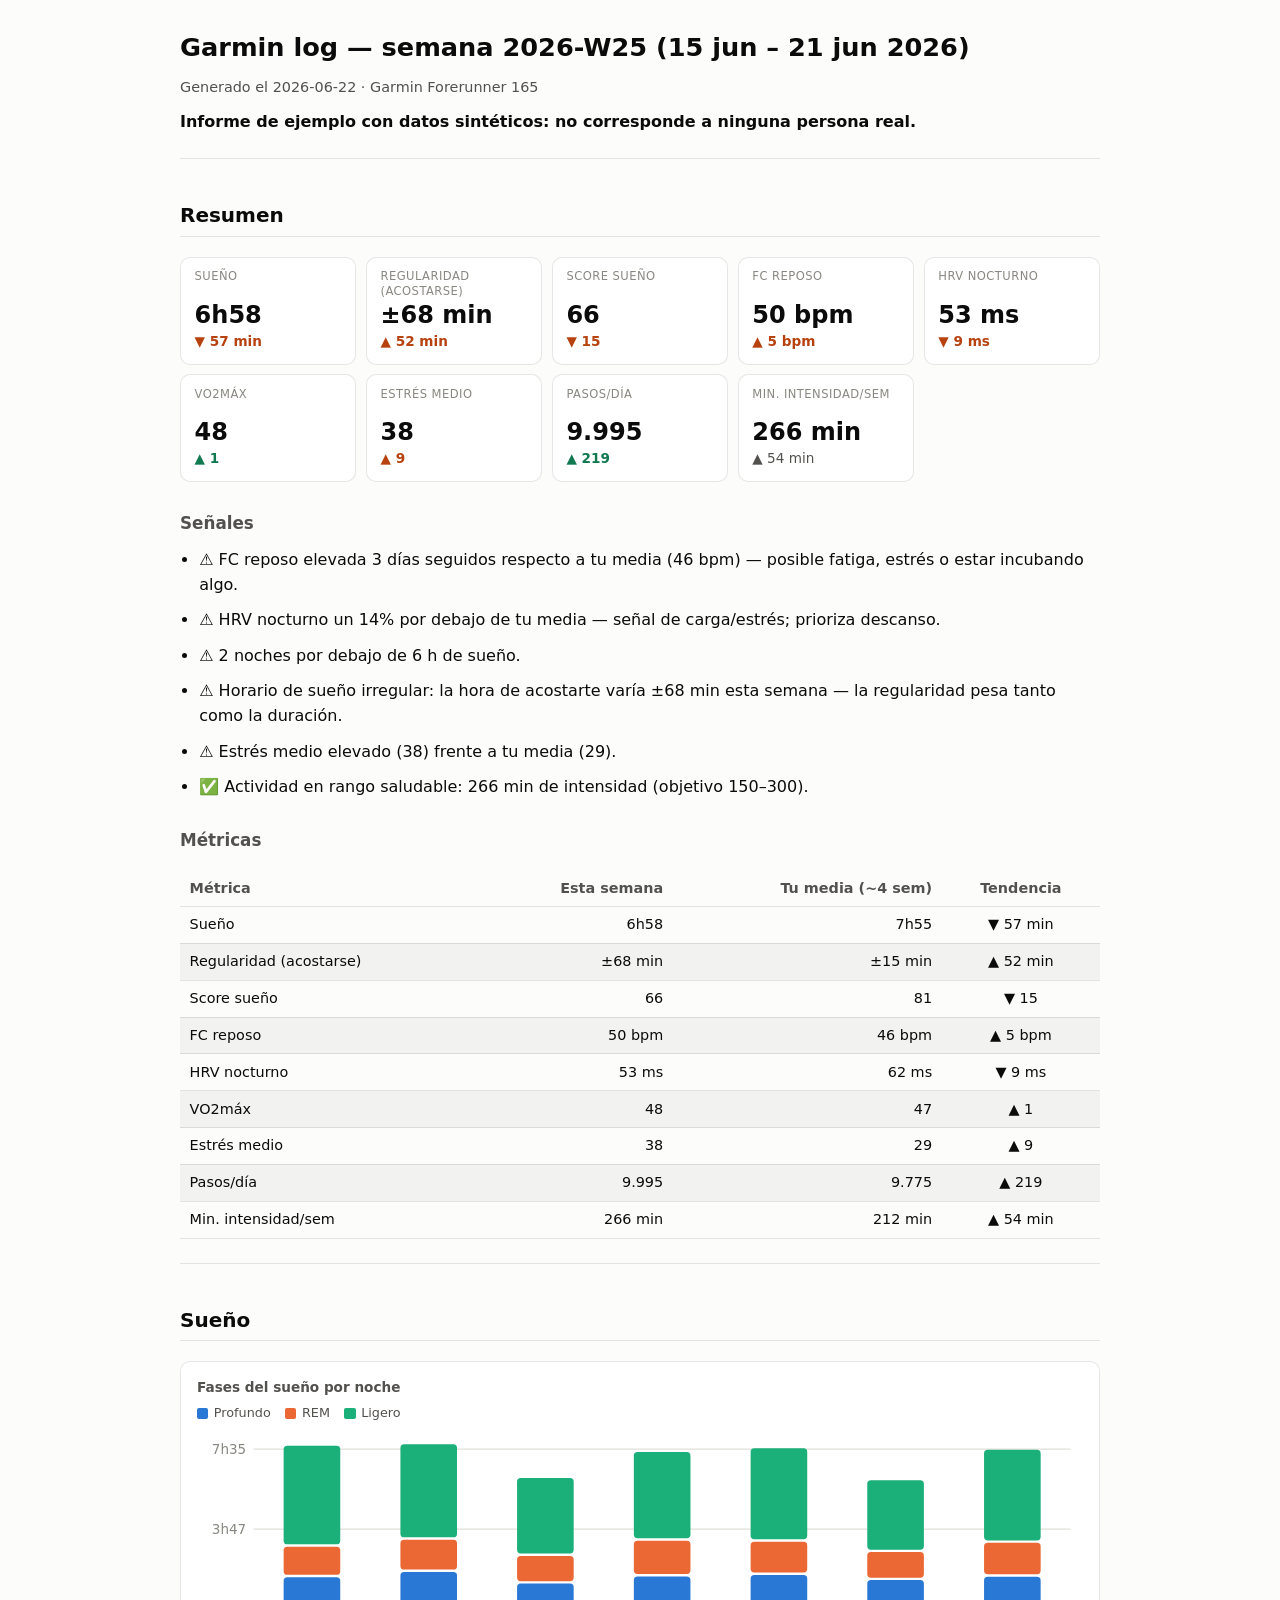
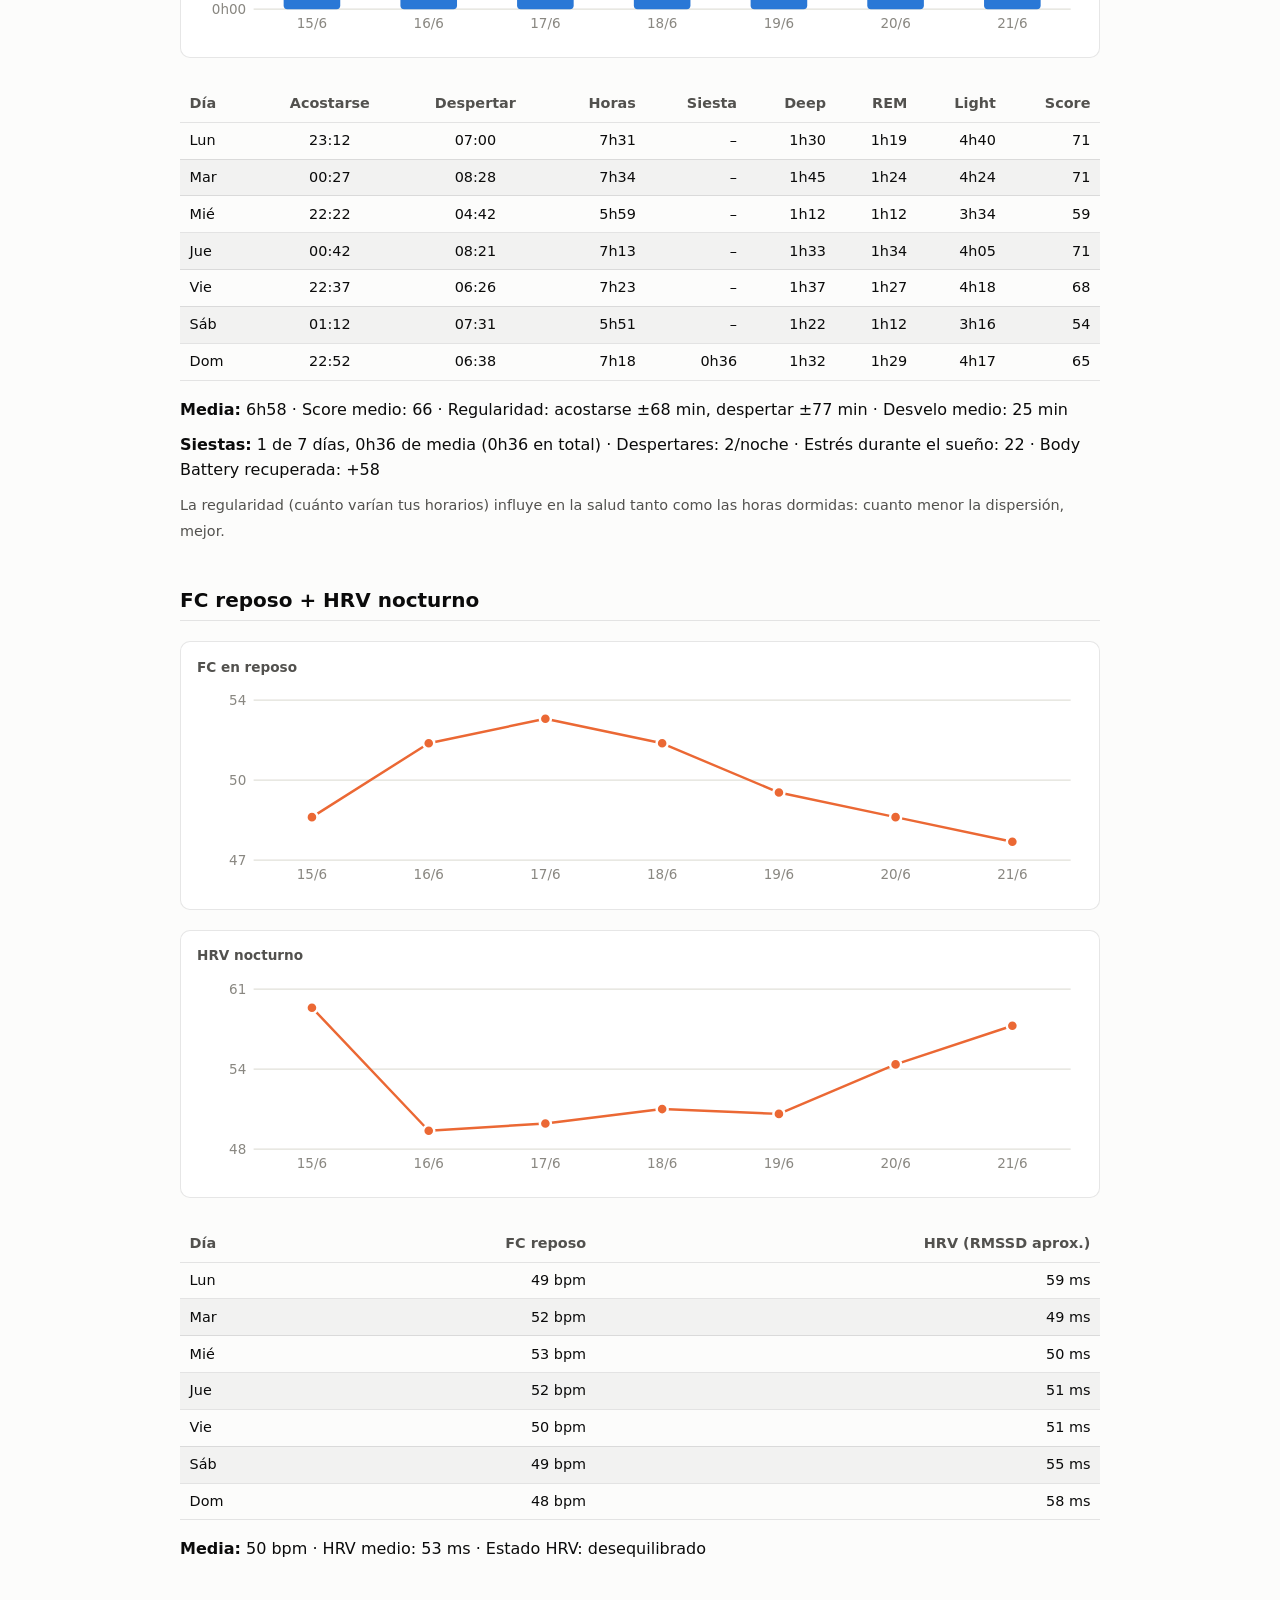
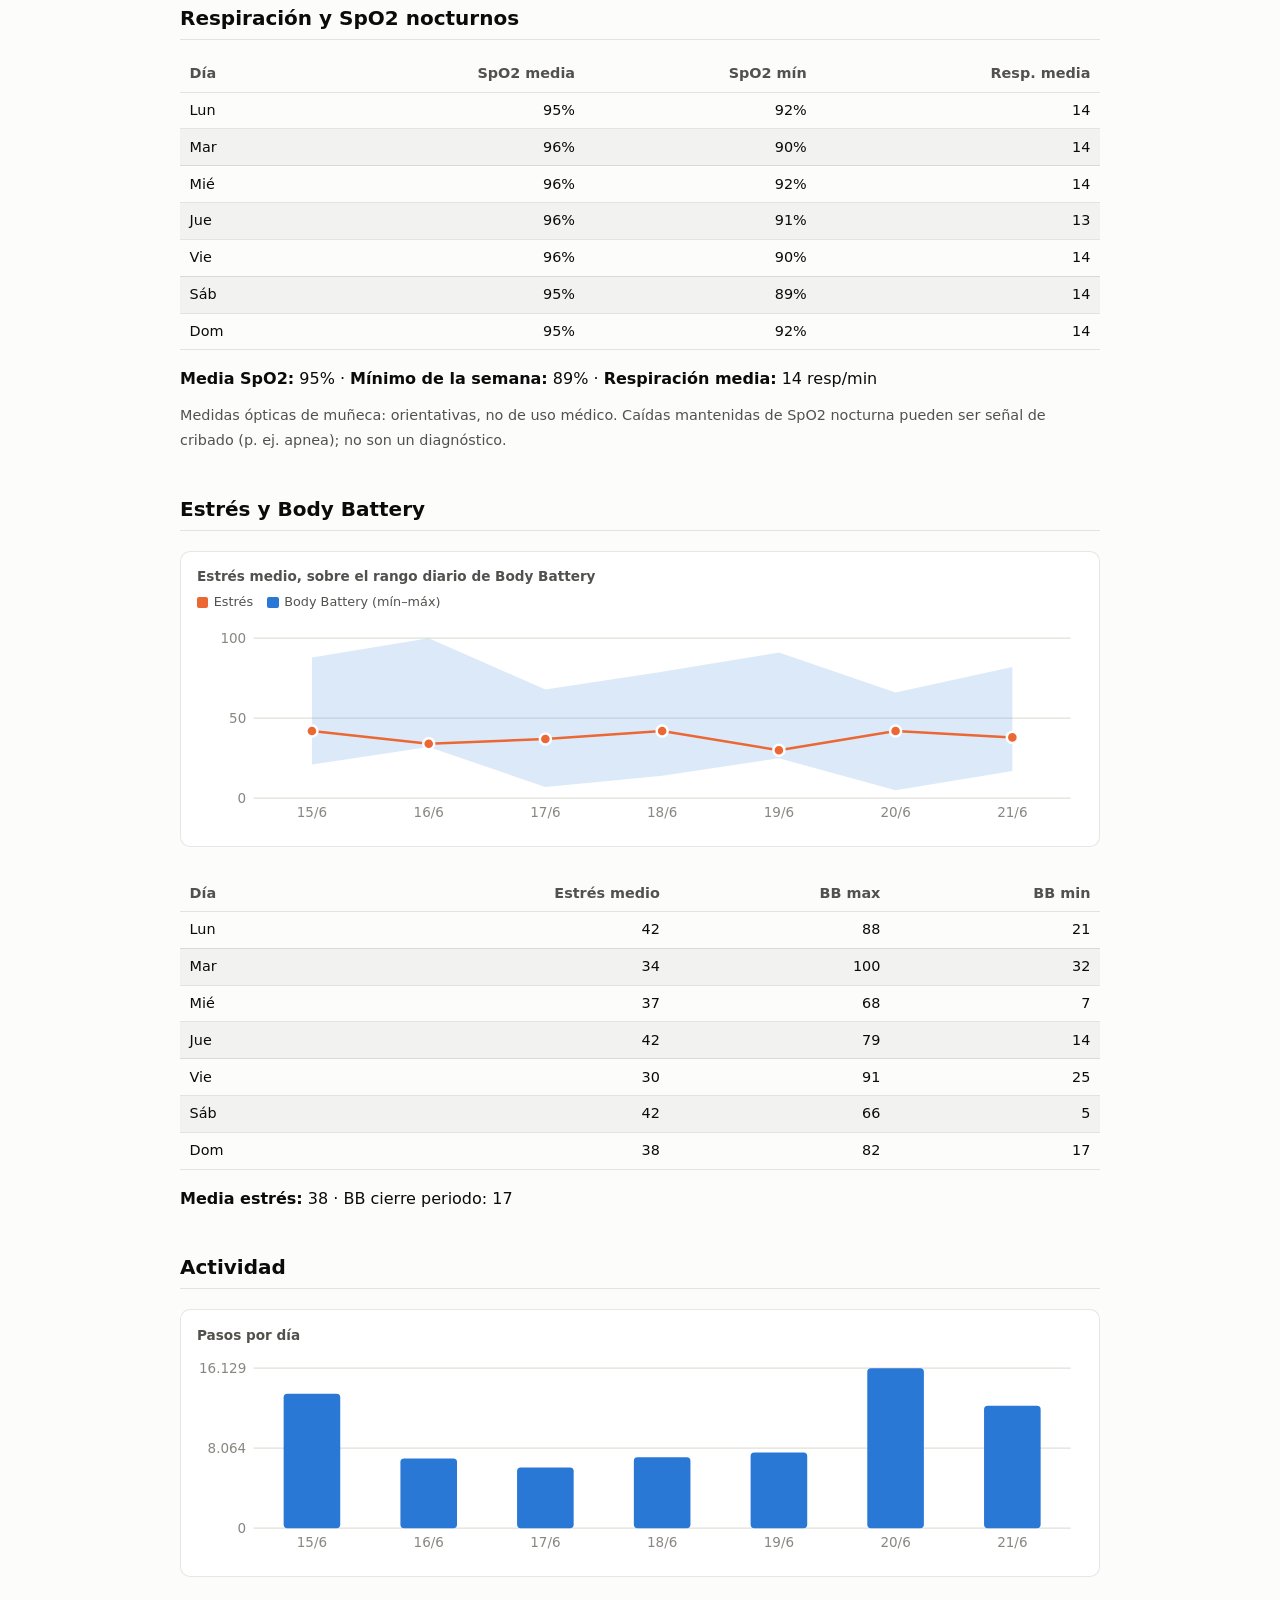
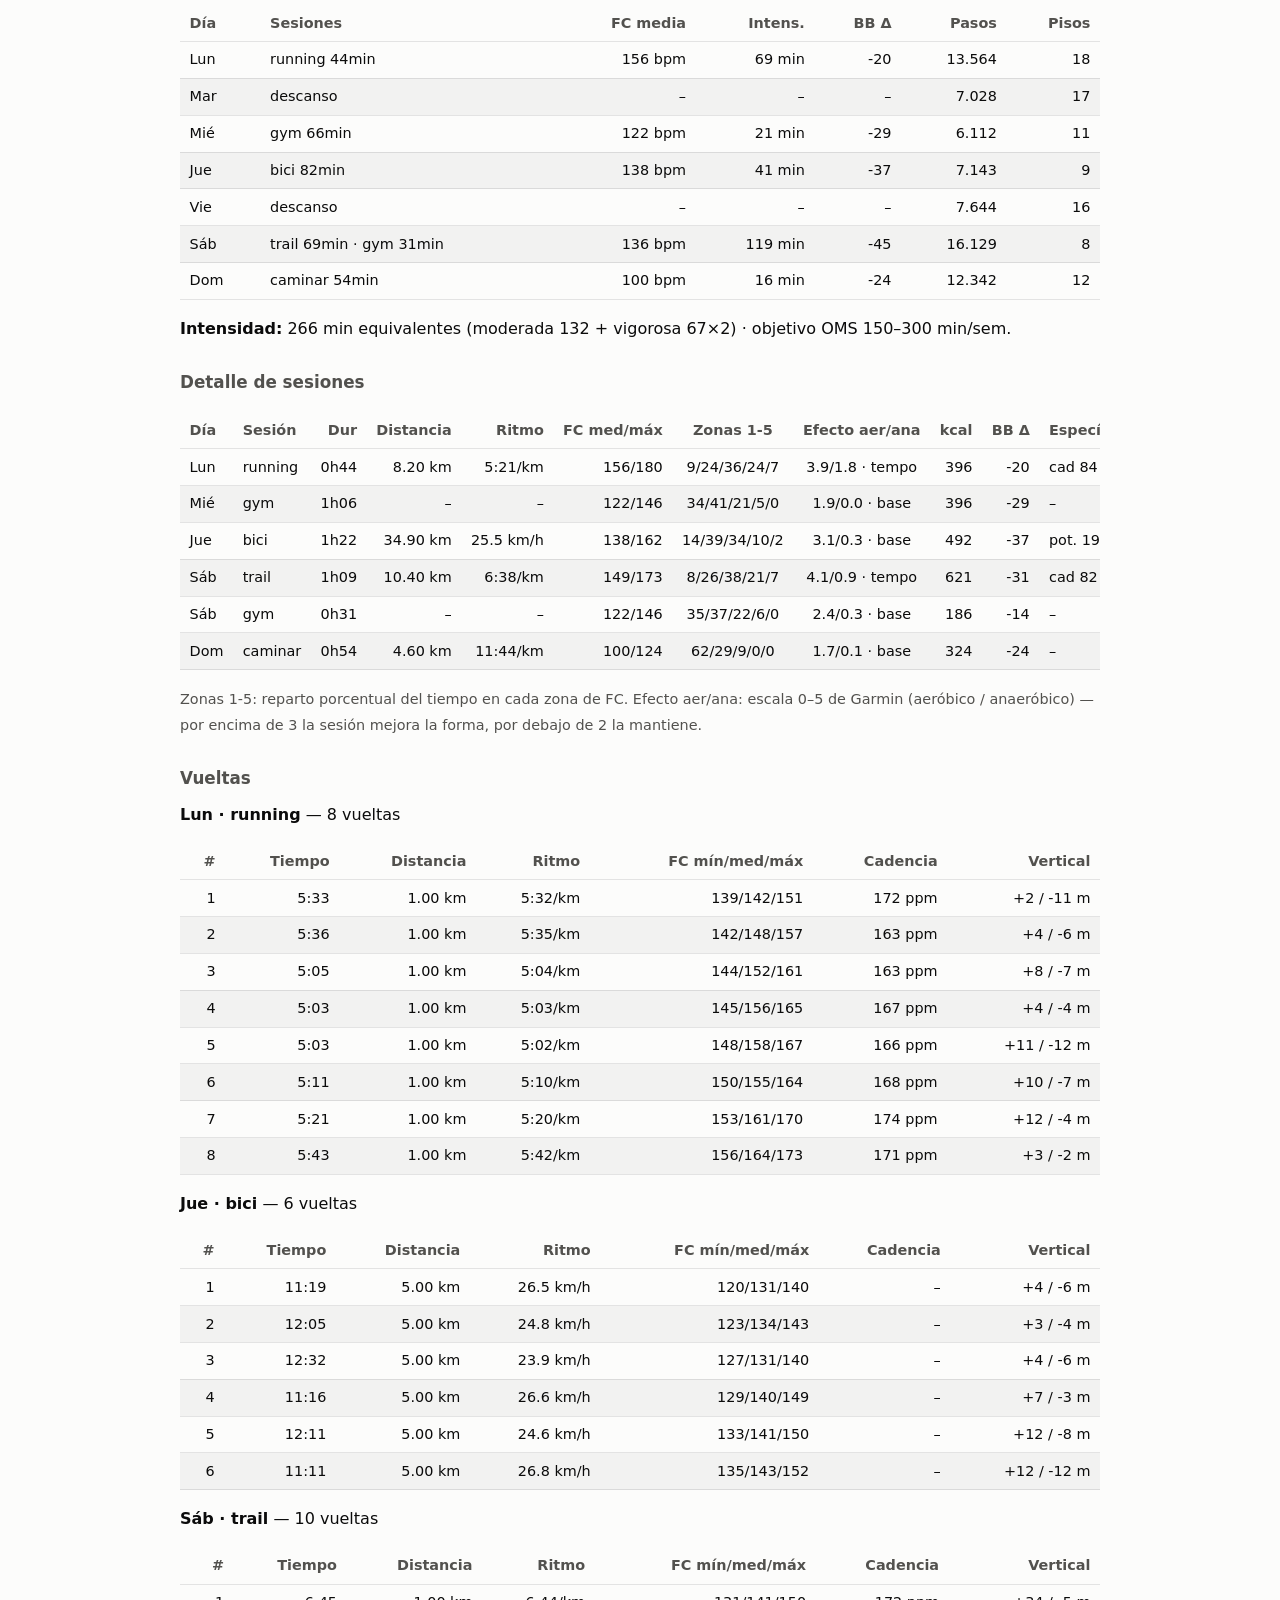
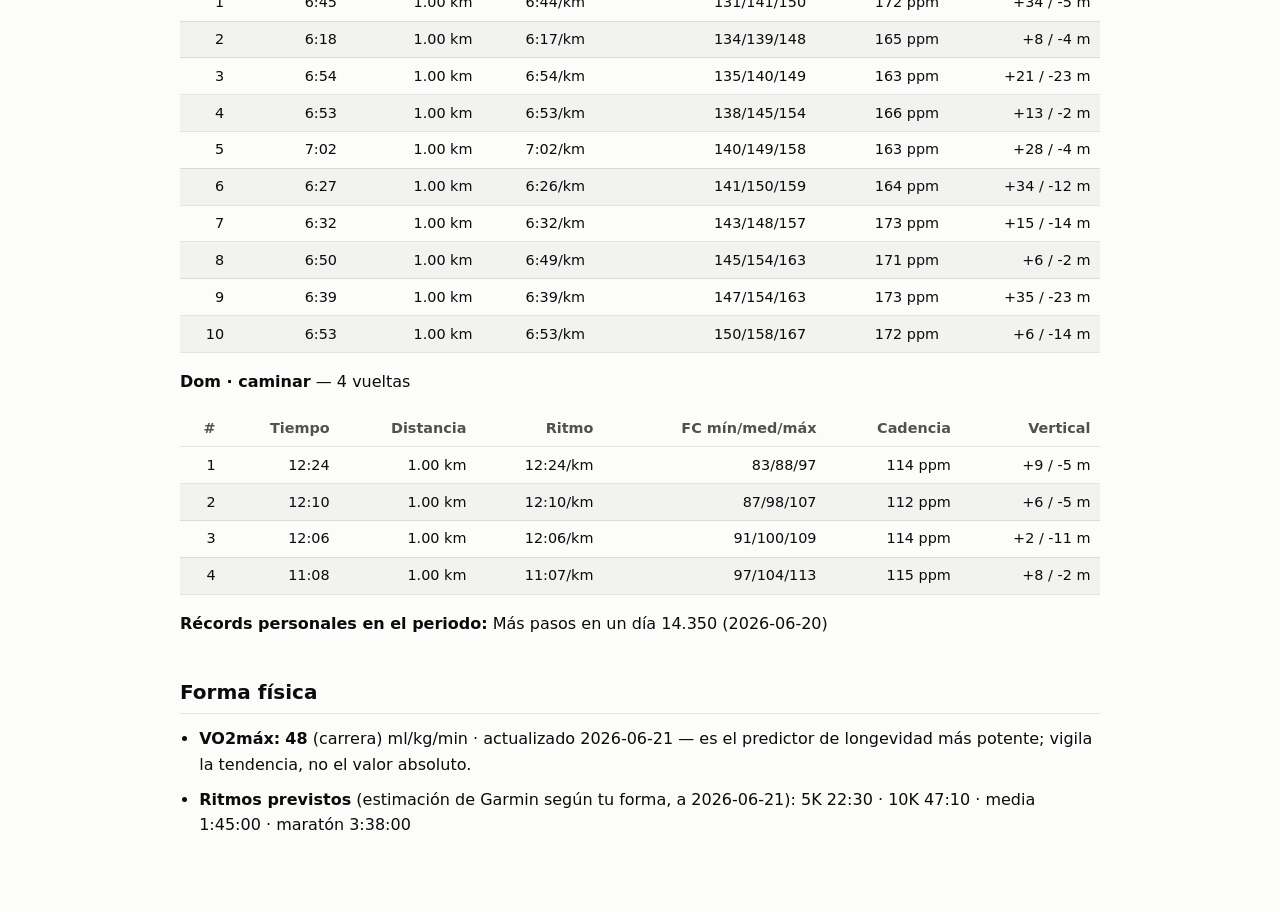
==== docs/index.html @ 623fc02c "Preparar el repositorio para abrirlo en público El fallo de fondo: render_html.py nunca se llegó a a" ====
<!doctype html>
<html lang="es">
<head>
<meta charset="utf-8">
<meta name="viewport" content="width=device-width, initial-scale=1">
<title>Garmin log 2026-06-15 – 2026-06-21</title>
<style>
:root {
  color-scheme: light;
  --bg: #fcfcfb; --card: #ffffff; --ink: #0b0b0b; --ink2: #52514e;
  --muted: #898781; --grid: #e1e0d9; --border: rgba(11,11,11,.10);
  --series-1: #2a78d6; --series-2: #eb6834; --series-3: #1baf7a;
  --good: #10794f; --bad: #b8420f;
}
@media (prefers-color-scheme: dark) {
  :root:not([data-theme="light"]) {
    color-scheme: dark;
    --bg: #1a1a19; --card: #222221; --ink: #ffffff; --ink2: #c3c2b7;
    --muted: #898781; --grid: #2c2c2a; --border: rgba(255,255,255,.10);
    --series-1: #3987e5; --series-2: #d95926; --series-3: #199e70;
    --good: #35b487; --bad: #f0794a;
  }
}
* { box-sizing: border-box; }
body {
  margin: 0 auto; padding: 2rem 1.25rem 4rem; max-width: 60rem;
  background: var(--bg); color: var(--ink);
  font: 16px/1.6 system-ui, -apple-system, "Segoe UI", sans-serif;
}
h1 { font-size: 1.6rem; line-height: 1.25; margin: 0 0 .25rem; }
h2 { font-size: 1.25rem; margin: 2.5rem 0 .75rem; padding-bottom: .3rem; border-bottom: 1px solid var(--border); }
h3 { font-size: 1.05rem; margin: 1.75rem 0 .5rem; color: var(--ink2); }
p { margin: .6rem 0; }
em { color: var(--ink2); font-style: normal; font-size: .9rem; }
hr { border: 0; border-top: 1px solid var(--border); margin: 1.5rem 0; }
ul { margin: .6rem 0; padding-left: 1.2rem; }
li { margin: .3rem 0; }

.tw { overflow-x: auto; margin: 1rem 0; }
table { border-collapse: collapse; width: 100%; font-size: .9rem; }
th, td { padding: .4rem .6rem; white-space: nowrap; border-bottom: 1px solid var(--border); }
th { text-align: left; color: var(--ink2); font-weight: 600; }
tbody tr:nth-child(even) { background: color-mix(in srgb, var(--ink) 4%, transparent); }

.tiles { display: grid; gap: .6rem; margin: 1.25rem 0 1.75rem;
         grid-template-columns: repeat(auto-fit, minmax(9.5rem, 1fr)); }
.tile { background: var(--card); border: 1px solid var(--border); border-radius: 10px;
        padding: .7rem .85rem; }
.tile .k { font-size: .72rem; color: var(--muted); text-transform: uppercase;
           letter-spacing: .04em; line-height: 1.25; min-height: 2.5em; }
.tile .v { font-size: 1.5rem; font-weight: 650; line-height: 1.2; margin: .15rem 0 .1rem; }
.tile .t { font-size: .85rem; color: var(--ink2); min-height: 1.2em; }
.tile .t.good { color: var(--good); font-weight: 600; }
.tile .t.bad { color: var(--bad); font-weight: 600; }

.chart { margin: 1.25rem 0 1.75rem; padding: .9rem 1rem 1rem; background: var(--card);
         border: 1px solid var(--border); border-radius: 10px; }
.chart + .chart { margin-top: -.5rem; }
figcaption { font-size: .85rem; font-weight: 600; color: var(--ink2); margin-bottom: .3rem; }
.chart svg { width: 100%; height: auto; display: block; overflow: visible; }
.legend { display: flex; flex-wrap: wrap; gap: .9rem; font-size: .8rem; color: var(--ink2); margin-bottom: .5rem; }
.lg { display: inline-flex; align-items: center; gap: .35rem; }
.lg i { width: .7rem; height: .7rem; border-radius: 2px; }
.grid { stroke: var(--grid); stroke-width: 1; }
.tick { fill: var(--muted); font-size: 11px; font-family: inherit; }
.line { fill: none; stroke-width: 2; stroke-linejoin: round; stroke-linecap: round; }
.dot { stroke: var(--card); stroke-width: 2; }
</style>
</head>
<body>
<h1>Garmin log — semana 2026-W25 (15 jun – 21 jun 2026)</h1>
<p><em>Generado el 2026-06-22 · Garmin Forerunner 165</em></p>
<p><strong>Informe de ejemplo con datos sintéticos: no corresponde a ninguna persona real.</strong></p>
<hr>
<h2>Resumen</h2>
<div class="tiles"><div class="tile"><div class="k">Sueño</div><div class="v">6h58</div><div class="t bad">▼ 57 min</div></div><div class="tile"><div class="k">Regularidad (acostarse)</div><div class="v">±68 min</div><div class="t bad">▲ 52 min</div></div><div class="tile"><div class="k">Score sueño</div><div class="v">66</div><div class="t bad">▼ 15</div></div><div class="tile"><div class="k">FC reposo</div><div class="v">50 bpm</div><div class="t bad">▲ 5 bpm</div></div><div class="tile"><div class="k">HRV nocturno</div><div class="v">53 ms</div><div class="t bad">▼ 9 ms</div></div><div class="tile"><div class="k">VO2máx</div><div class="v">48</div><div class="t good">▲ 1</div></div><div class="tile"><div class="k">Estrés medio</div><div class="v">38</div><div class="t bad">▲ 9</div></div><div class="tile"><div class="k">Pasos/día</div><div class="v">9.995</div><div class="t good">▲ 219</div></div><div class="tile"><div class="k">Min. intensidad/sem</div><div class="v">266 min</div><div class="t ">▲ 54 min</div></div></div>
<h3>Señales</h3>
<ul><li>⚠️ FC reposo elevada 3 días seguidos respecto a tu media (46 bpm) — posible fatiga, estrés o estar incubando algo.</li></ul>
<ul><li>⚠️ HRV nocturno un 14% por debajo de tu media — señal de carga/estrés; prioriza descanso.</li></ul>
<ul><li>⚠️ 2 noches por debajo de 6 h de sueño.</li></ul>
<ul><li>⚠️ Horario de sueño irregular: la hora de acostarte varía ±68 min esta semana — la regularidad pesa tanto como la duración.</li></ul>
<ul><li>⚠️ Estrés medio elevado (38) frente a tu media (29).</li></ul>
<ul><li>✅ Actividad en rango saludable: 266 min de intensidad (objetivo 150–300).</li></ul>
<h3>Métricas</h3>
<div class='tw'><table><thead><tr><th>Métrica</th><th style="text-align:right">Esta semana</th><th style="text-align:right">Tu media (~4 sem)</th><th style="text-align:center">Tendencia</th></tr></thead><tbody><tr><td>Sueño</td><td style="text-align:right">6h58</td><td style="text-align:right">7h55</td><td style="text-align:center">▼ 57 min</td></tr><tr><td>Regularidad (acostarse)</td><td style="text-align:right">±68 min</td><td style="text-align:right">±15 min</td><td style="text-align:center">▲ 52 min</td></tr><tr><td>Score sueño</td><td style="text-align:right">66</td><td style="text-align:right">81</td><td style="text-align:center">▼ 15</td></tr><tr><td>FC reposo</td><td style="text-align:right">50 bpm</td><td style="text-align:right">46 bpm</td><td style="text-align:center">▲ 5 bpm</td></tr><tr><td>HRV nocturno</td><td style="text-align:right">53 ms</td><td style="text-align:right">62 ms</td><td style="text-align:center">▼ 9 ms</td></tr><tr><td>VO2máx</td><td style="text-align:right">48</td><td style="text-align:right">47</td><td style="text-align:center">▲ 1</td></tr><tr><td>Estrés medio</td><td style="text-align:right">38</td><td style="text-align:right">29</td><td style="text-align:center">▲ 9</td></tr><tr><td>Pasos/día</td><td style="text-align:right">9.995</td><td style="text-align:right">9.775</td><td style="text-align:center">▲ 219</td></tr><tr><td>Min. intensidad/sem</td><td style="text-align:right">266 min</td><td style="text-align:right">212 min</td><td style="text-align:center">▲ 54 min</td></tr></tbody></table></div>
<hr>
<h2>Sueño</h2>
<figure class="chart"><figcaption>Fases del sueño por noche</figcaption><div class="legend"><span class="lg"><i style="background:var(--series-1)"></i>Profundo</span><span class="lg"><i style="background:var(--series-2)"></i>REM</span><span class="lg"><i style="background:var(--series-3)"></i>Ligero</span></div><svg viewBox="0 0 720 170" role="img" aria-label="Fases del sueño por noche"><line x1="46" y1="144.0" x2="710" y2="144.0" class="grid"/><text x="40" y="147.5" class="tick" text-anchor="end">0h00</text><line x1="46" y1="79.0" x2="710" y2="79.0" class="grid"/><text x="40" y="82.5" class="tick" text-anchor="end">3h47</text><line x1="46" y1="14.0" x2="710" y2="14.0" class="grid"/><text x="40" y="17.5" class="tick" text-anchor="end">7h35</text><text x="93.4" y="159" class="tick" text-anchor="middle">15/6</text><text x="188.3" y="159" class="tick" text-anchor="middle">16/6</text><text x="283.1" y="159" class="tick" text-anchor="middle">17/6</text><text x="378.0" y="159" class="tick" text-anchor="middle">18/6</text><text x="472.9" y="159" class="tick" text-anchor="middle">19/6</text><text x="567.7" y="159" class="tick" text-anchor="middle">20/6</text><text x="662.6" y="159" class="tick" text-anchor="middle">21/6</text><rect x="70.4" y="118.1" width="46.0" height="25.9" rx="3" fill="var(--series-1)"><title>15/6 · Profundo: 1h31</title></rect><rect x="70.4" y="93.3" width="46.0" height="22.8" rx="3" fill="var(--series-2)"><title>15/6 · REM: 1h20</title></rect><rect x="70.4" y="11.2" width="46.0" height="80.1" rx="3" fill="var(--series-3)"><title>15/6 · Ligero: 4h40</title></rect><rect x="165.3" y="113.8" width="46.0" height="30.2" rx="3" fill="var(--series-1)"><title>16/6 · Profundo: 1h46</title></rect><rect x="165.3" y="87.6" width="46.0" height="24.2" rx="3" fill="var(--series-2)"><title>16/6 · REM: 1h25</title></rect><rect x="165.3" y="10.0" width="46.0" height="75.6" rx="3" fill="var(--series-3)"><title>16/6 · Ligero: 4h25</title></rect><rect x="260.1" y="123.2" width="46.0" height="20.8" rx="3" fill="var(--series-1)"><title>17/6 · Profundo: 1h13</title></rect><rect x="260.1" y="100.7" width="46.0" height="20.6" rx="3" fill="var(--series-2)"><title>17/6 · REM: 1h12</title></rect><rect x="260.1" y="37.3" width="46.0" height="61.4" rx="3" fill="var(--series-3)"><title>17/6 · Ligero: 3h35</title></rect><rect x="355.0" y="117.4" width="46.0" height="26.6" rx="3" fill="var(--series-1)"><title>18/6 · Profundo: 1h33</title></rect><rect x="355.0" y="88.3" width="46.0" height="27.1" rx="3" fill="var(--series-2)"><title>18/6 · REM: 1h35</title></rect><rect x="355.0" y="16.2" width="46.0" height="70.1" rx="3" fill="var(--series-3)"><title>18/6 · Ligero: 4h05</title></rect><rect x="449.9" y="116.2" width="46.0" height="27.8" rx="3" fill="var(--series-1)"><title>19/6 · Profundo: 1h37</title></rect><rect x="449.9" y="89.2" width="46.0" height="25.0" rx="3" fill="var(--series-2)"><title>19/6 · REM: 1h28</title></rect><rect x="449.9" y="13.3" width="46.0" height="73.9" rx="3" fill="var(--series-3)"><title>19/6 · Ligero: 4h19</title></rect><rect x="544.7" y="120.3" width="46.0" height="23.7" rx="3" fill="var(--series-1)"><title>20/6 · Profundo: 1h23</title></rect><rect x="544.7" y="97.6" width="46.0" height="20.8" rx="3" fill="var(--series-2)"><title>20/6 · REM: 1h13</title></rect><rect x="544.7" y="39.3" width="46.0" height="56.3" rx="3" fill="var(--series-3)"><title>20/6 · Ligero: 3h17</title></rect><rect x="639.6" y="117.6" width="46.0" height="26.4" rx="3" fill="var(--series-1)"><title>21/6 · Profundo: 1h32</title></rect><rect x="639.6" y="90.0" width="46.0" height="25.6" rx="3" fill="var(--series-2)"><title>21/6 · REM: 1h29</title></rect><rect x="639.6" y="14.5" width="46.0" height="73.6" rx="3" fill="var(--series-3)"><title>21/6 · Ligero: 4h17</title></rect></svg></figure>
<div class='tw'><table><thead><tr><th>Día</th><th style="text-align:center">Acostarse</th><th style="text-align:center">Despertar</th><th style="text-align:right">Horas</th><th style="text-align:right">Siesta</th><th style="text-align:right">Deep</th><th style="text-align:right">REM</th><th style="text-align:right">Light</th><th style="text-align:right">Score</th></tr></thead><tbody><tr><td>Lun</td><td style="text-align:center">23:12</td><td style="text-align:center">07:00</td><td style="text-align:right">7h31</td><td style="text-align:right">–</td><td style="text-align:right">1h30</td><td style="text-align:right">1h19</td><td style="text-align:right">4h40</td><td style="text-align:right">71</td></tr><tr><td>Mar</td><td style="text-align:center">00:27</td><td style="text-align:center">08:28</td><td style="text-align:right">7h34</td><td style="text-align:right">–</td><td style="text-align:right">1h45</td><td style="text-align:right">1h24</td><td style="text-align:right">4h24</td><td style="text-align:right">71</td></tr><tr><td>Mié</td><td style="text-align:center">22:22</td><td style="text-align:center">04:42</td><td style="text-align:right">5h59</td><td style="text-align:right">–</td><td style="text-align:right">1h12</td><td style="text-align:right">1h12</td><td style="text-align:right">3h34</td><td style="text-align:right">59</td></tr><tr><td>Jue</td><td style="text-align:center">00:42</td><td style="text-align:center">08:21</td><td style="text-align:right">7h13</td><td style="text-align:right">–</td><td style="text-align:right">1h33</td><td style="text-align:right">1h34</td><td style="text-align:right">4h05</td><td style="text-align:right">71</td></tr><tr><td>Vie</td><td style="text-align:center">22:37</td><td style="text-align:center">06:26</td><td style="text-align:right">7h23</td><td style="text-align:right">–</td><td style="text-align:right">1h37</td><td style="text-align:right">1h27</td><td style="text-align:right">4h18</td><td style="text-align:right">68</td></tr><tr><td>Sáb</td><td style="text-align:center">01:12</td><td style="text-align:center">07:31</td><td style="text-align:right">5h51</td><td style="text-align:right">–</td><td style="text-align:right">1h22</td><td style="text-align:right">1h12</td><td style="text-align:right">3h16</td><td style="text-align:right">54</td></tr><tr><td>Dom</td><td style="text-align:center">22:52</td><td style="text-align:center">06:38</td><td style="text-align:right">7h18</td><td style="text-align:right">0h36</td><td style="text-align:right">1h32</td><td style="text-align:right">1h29</td><td style="text-align:right">4h17</td><td style="text-align:right">65</td></tr></tbody></table></div>
<p><strong>Media:</strong> 6h58 · Score medio: 66 · Regularidad: acostarse ±68 min, despertar ±77 min · Desvelo medio: 25 min</p>
<p><strong>Siestas:</strong> 1 de 7 días, 0h36 de media (0h36 en total) · Despertares: 2/noche · Estrés durante el sueño: 22 · Body Battery recuperada: +58</p>
<p><em>La regularidad (cuánto varían tus horarios) influye en la salud tanto como las horas dormidas: cuanto menor la dispersión, mejor.</em></p>
<h2>FC reposo + HRV nocturno</h2>
<figure class="chart"><figcaption>FC en reposo</figcaption><svg viewBox="0 0 720 170" role="img" aria-label="FC en reposo"><line x1="46" y1="144.0" x2="710" y2="144.0" class="grid"/><text x="40" y="147.5" class="tick" text-anchor="end">47</text><line x1="46" y1="79.0" x2="710" y2="79.0" class="grid"/><text x="40" y="82.5" class="tick" text-anchor="end">50</text><line x1="46" y1="14.0" x2="710" y2="14.0" class="grid"/><text x="40" y="17.5" class="tick" text-anchor="end">54</text><text x="93.4" y="159" class="tick" text-anchor="middle">15/6</text><text x="188.3" y="159" class="tick" text-anchor="middle">16/6</text><text x="283.1" y="159" class="tick" text-anchor="middle">17/6</text><text x="378.0" y="159" class="tick" text-anchor="middle">18/6</text><text x="472.9" y="159" class="tick" text-anchor="middle">19/6</text><text x="567.7" y="159" class="tick" text-anchor="middle">20/6</text><text x="662.6" y="159" class="tick" text-anchor="middle">21/6</text><polyline points="93.4,109.0 188.3,49.0 283.1,29.0 378.0,49.0 472.9,89.0 567.7,109.0 662.6,129.0" class="line" stroke="var(--series-2)"/><circle cx="93.4" cy="109.0" r="4.5" fill="var(--series-2)" class="dot"><title>15/6: 49 bpm</title></circle><circle cx="188.3" cy="49.0" r="4.5" fill="var(--series-2)" class="dot"><title>16/6: 52 bpm</title></circle><circle cx="283.1" cy="29.0" r="4.5" fill="var(--series-2)" class="dot"><title>17/6: 53 bpm</title></circle><circle cx="378.0" cy="49.0" r="4.5" fill="var(--series-2)" class="dot"><title>18/6: 52 bpm</title></circle><circle cx="472.9" cy="89.0" r="4.5" fill="var(--series-2)" class="dot"><title>19/6: 50 bpm</title></circle><circle cx="567.7" cy="109.0" r="4.5" fill="var(--series-2)" class="dot"><title>20/6: 49 bpm</title></circle><circle cx="662.6" cy="129.0" r="4.5" fill="var(--series-2)" class="dot"><title>21/6: 48 bpm</title></circle></svg></figure><figure class="chart"><figcaption>HRV nocturno</figcaption><svg viewBox="0 0 720 170" role="img" aria-label="HRV nocturno"><line x1="46" y1="144.0" x2="710" y2="144.0" class="grid"/><text x="40" y="147.5" class="tick" text-anchor="end">48</text><line x1="46" y1="79.0" x2="710" y2="79.0" class="grid"/><text x="40" y="82.5" class="tick" text-anchor="end">54</text><line x1="46" y1="14.0" x2="710" y2="14.0" class="grid"/><text x="40" y="17.5" class="tick" text-anchor="end">61</text><text x="93.4" y="159" class="tick" text-anchor="middle">15/6</text><text x="188.3" y="159" class="tick" text-anchor="middle">16/6</text><text x="283.1" y="159" class="tick" text-anchor="middle">17/6</text><text x="378.0" y="159" class="tick" text-anchor="middle">18/6</text><text x="472.9" y="159" class="tick" text-anchor="middle">19/6</text><text x="567.7" y="159" class="tick" text-anchor="middle">20/6</text><text x="662.6" y="159" class="tick" text-anchor="middle">21/6</text><polyline points="93.4,29.0 188.3,129.0 283.1,123.1 378.0,111.4 472.9,115.3 567.7,75.1 662.6,43.7" class="line" stroke="var(--series-2)"/><circle cx="93.4" cy="29.0" r="4.5" fill="var(--series-2)" class="dot"><title>15/6: 59 ms</title></circle><circle cx="188.3" cy="129.0" r="4.5" fill="var(--series-2)" class="dot"><title>16/6: 49 ms</title></circle><circle cx="283.1" cy="123.1" r="4.5" fill="var(--series-2)" class="dot"><title>17/6: 50 ms</title></circle><circle cx="378.0" cy="111.4" r="4.5" fill="var(--series-2)" class="dot"><title>18/6: 51 ms</title></circle><circle cx="472.9" cy="115.3" r="4.5" fill="var(--series-2)" class="dot"><title>19/6: 51 ms</title></circle><circle cx="567.7" cy="75.1" r="4.5" fill="var(--series-2)" class="dot"><title>20/6: 55 ms</title></circle><circle cx="662.6" cy="43.7" r="4.5" fill="var(--series-2)" class="dot"><title>21/6: 58 ms</title></circle></svg></figure>
<div class='tw'><table><thead><tr><th>Día</th><th style="text-align:right">FC reposo</th><th style="text-align:right">HRV (RMSSD aprox.)</th></tr></thead><tbody><tr><td>Lun</td><td style="text-align:right">49 bpm</td><td style="text-align:right">59 ms</td></tr><tr><td>Mar</td><td style="text-align:right">52 bpm</td><td style="text-align:right">49 ms</td></tr><tr><td>Mié</td><td style="text-align:right">53 bpm</td><td style="text-align:right">50 ms</td></tr><tr><td>Jue</td><td style="text-align:right">52 bpm</td><td style="text-align:right">51 ms</td></tr><tr><td>Vie</td><td style="text-align:right">50 bpm</td><td style="text-align:right">51 ms</td></tr><tr><td>Sáb</td><td style="text-align:right">49 bpm</td><td style="text-align:right">55 ms</td></tr><tr><td>Dom</td><td style="text-align:right">48 bpm</td><td style="text-align:right">58 ms</td></tr></tbody></table></div>
<p><strong>Media:</strong> 50 bpm · HRV medio: 53 ms · Estado HRV: desequilibrado</p>
<h2>Respiración y SpO2 nocturnos</h2>
<div class='tw'><table><thead><tr><th>Día</th><th style="text-align:right">SpO2 media</th><th style="text-align:right">SpO2 mín</th><th style="text-align:right">Resp. media</th></tr></thead><tbody><tr><td>Lun</td><td style="text-align:right">95%</td><td style="text-align:right">92%</td><td style="text-align:right">14</td></tr><tr><td>Mar</td><td style="text-align:right">96%</td><td style="text-align:right">90%</td><td style="text-align:right">14</td></tr><tr><td>Mié</td><td style="text-align:right">96%</td><td style="text-align:right">92%</td><td style="text-align:right">14</td></tr><tr><td>Jue</td><td style="text-align:right">96%</td><td style="text-align:right">91%</td><td style="text-align:right">13</td></tr><tr><td>Vie</td><td style="text-align:right">96%</td><td style="text-align:right">90%</td><td style="text-align:right">14</td></tr><tr><td>Sáb</td><td style="text-align:right">95%</td><td style="text-align:right">89%</td><td style="text-align:right">14</td></tr><tr><td>Dom</td><td style="text-align:right">95%</td><td style="text-align:right">92%</td><td style="text-align:right">14</td></tr></tbody></table></div>
<p><strong>Media SpO2:</strong> 95% · <strong>Mínimo de la semana:</strong> 89% · <strong>Respiración media:</strong> 14 resp/min</p>
<p><em>Medidas ópticas de muñeca: orientativas, no de uso médico. Caídas mantenidas de SpO2 nocturna pueden ser señal de cribado (p. ej. apnea); no son un diagnóstico.</em></p>
<h2>Estrés y Body Battery</h2>
<figure class="chart"><figcaption>Estrés medio, sobre el rango diario de Body Battery</figcaption><div class="legend"><span class="lg"><i style="background:var(--series-2)"></i>Estrés</span><span class="lg"><i style="background:var(--series-1)"></i>Body Battery (mín–máx)</span></div><svg viewBox="0 0 720 170" role="img" aria-label="Estrés medio, sobre el rango diario de Body Battery"><line x1="46" y1="144.0" x2="710" y2="144.0" class="grid"/><text x="40" y="147.5" class="tick" text-anchor="end">0</text><line x1="46" y1="79.0" x2="710" y2="79.0" class="grid"/><text x="40" y="82.5" class="tick" text-anchor="end">50</text><line x1="46" y1="14.0" x2="710" y2="14.0" class="grid"/><text x="40" y="17.5" class="tick" text-anchor="end">100</text><text x="93.4" y="159" class="tick" text-anchor="middle">15/6</text><text x="188.3" y="159" class="tick" text-anchor="middle">16/6</text><text x="283.1" y="159" class="tick" text-anchor="middle">17/6</text><text x="378.0" y="159" class="tick" text-anchor="middle">18/6</text><text x="472.9" y="159" class="tick" text-anchor="middle">19/6</text><text x="567.7" y="159" class="tick" text-anchor="middle">20/6</text><text x="662.6" y="159" class="tick" text-anchor="middle">21/6</text><polygon points="93.4,29.6 188.3,14.0 283.1,55.6 378.0,41.3 472.9,25.7 567.7,58.2 662.6,37.4 662.6,121.9 567.7,137.5 472.9,111.5 378.0,125.8 283.1,134.9 188.3,102.4 93.4,116.7" fill="var(--series-1)" opacity="0.16"/><polyline points="93.4,89.4 188.3,99.8 283.1,95.9 378.0,89.4 472.9,105.0 567.7,89.4 662.6,94.6" class="line" stroke="var(--series-2)"/><circle cx="93.4" cy="89.4" r="4.5" fill="var(--series-2)" class="dot"><title>15/6: 42</title></circle><circle cx="188.3" cy="99.8" r="4.5" fill="var(--series-2)" class="dot"><title>16/6: 34</title></circle><circle cx="283.1" cy="95.9" r="4.5" fill="var(--series-2)" class="dot"><title>17/6: 37</title></circle><circle cx="378.0" cy="89.4" r="4.5" fill="var(--series-2)" class="dot"><title>18/6: 42</title></circle><circle cx="472.9" cy="105.0" r="4.5" fill="var(--series-2)" class="dot"><title>19/6: 30</title></circle><circle cx="567.7" cy="89.4" r="4.5" fill="var(--series-2)" class="dot"><title>20/6: 42</title></circle><circle cx="662.6" cy="94.6" r="4.5" fill="var(--series-2)" class="dot"><title>21/6: 38</title></circle></svg></figure>
<div class='tw'><table><thead><tr><th>Día</th><th style="text-align:right">Estrés medio</th><th style="text-align:right">BB max</th><th style="text-align:right">BB min</th></tr></thead><tbody><tr><td>Lun</td><td style="text-align:right">42</td><td style="text-align:right">88</td><td style="text-align:right">21</td></tr><tr><td>Mar</td><td style="text-align:right">34</td><td style="text-align:right">100</td><td style="text-align:right">32</td></tr><tr><td>Mié</td><td style="text-align:right">37</td><td style="text-align:right">68</td><td style="text-align:right">7</td></tr><tr><td>Jue</td><td style="text-align:right">42</td><td style="text-align:right">79</td><td style="text-align:right">14</td></tr><tr><td>Vie</td><td style="text-align:right">30</td><td style="text-align:right">91</td><td style="text-align:right">25</td></tr><tr><td>Sáb</td><td style="text-align:right">42</td><td style="text-align:right">66</td><td style="text-align:right">5</td></tr><tr><td>Dom</td><td style="text-align:right">38</td><td style="text-align:right">82</td><td style="text-align:right">17</td></tr></tbody></table></div>
<p><strong>Media estrés:</strong> 38 · BB cierre periodo: 17</p>
<h2>Actividad</h2>
<figure class="chart"><figcaption>Pasos por día</figcaption><svg viewBox="0 0 720 170" role="img" aria-label="Pasos por día"><line x1="46" y1="144.0" x2="710" y2="144.0" class="grid"/><text x="40" y="147.5" class="tick" text-anchor="end">0</text><line x1="46" y1="79.0" x2="710" y2="79.0" class="grid"/><text x="40" y="82.5" class="tick" text-anchor="end">8.064</text><line x1="46" y1="14.0" x2="710" y2="14.0" class="grid"/><text x="40" y="17.5" class="tick" text-anchor="end">16.129</text><text x="93.4" y="159" class="tick" text-anchor="middle">15/6</text><text x="188.3" y="159" class="tick" text-anchor="middle">16/6</text><text x="283.1" y="159" class="tick" text-anchor="middle">17/6</text><text x="378.0" y="159" class="tick" text-anchor="middle">18/6</text><text x="472.9" y="159" class="tick" text-anchor="middle">19/6</text><text x="567.7" y="159" class="tick" text-anchor="middle">20/6</text><text x="662.6" y="159" class="tick" text-anchor="middle">21/6</text><rect x="70.4" y="34.7" width="46.0" height="109.3" rx="3" fill="var(--series-1)"><title>15/6: 13.564</title></rect><rect x="165.3" y="87.4" width="46.0" height="56.6" rx="3" fill="var(--series-1)"><title>16/6: 7.028</title></rect><rect x="260.1" y="94.7" width="46.0" height="49.3" rx="3" fill="var(--series-1)"><title>17/6: 6.112</title></rect><rect x="355.0" y="86.4" width="46.0" height="57.6" rx="3" fill="var(--series-1)"><title>18/6: 7.143</title></rect><rect x="449.9" y="82.4" width="46.0" height="61.6" rx="3" fill="var(--series-1)"><title>19/6: 7.644</title></rect><rect x="544.7" y="14.0" width="46.0" height="130.0" rx="3" fill="var(--series-1)"><title>20/6: 16.129</title></rect><rect x="639.6" y="44.5" width="46.0" height="99.5" rx="3" fill="var(--series-1)"><title>21/6: 12.342</title></rect></svg></figure>
<div class='tw'><table><thead><tr><th>Día</th><th>Sesiones</th><th style="text-align:right">FC media</th><th style="text-align:right">Intens.</th><th style="text-align:right">BB Δ</th><th style="text-align:right">Pasos</th><th style="text-align:right">Pisos</th></tr></thead><tbody><tr><td>Lun</td><td>running 44min</td><td style="text-align:right">156 bpm</td><td style="text-align:right">69 min</td><td style="text-align:right">-20</td><td style="text-align:right">13.564</td><td style="text-align:right">18</td></tr><tr><td>Mar</td><td>descanso</td><td style="text-align:right">–</td><td style="text-align:right">–</td><td style="text-align:right">–</td><td style="text-align:right">7.028</td><td style="text-align:right">17</td></tr><tr><td>Mié</td><td>gym 66min</td><td style="text-align:right">122 bpm</td><td style="text-align:right">21 min</td><td style="text-align:right">-29</td><td style="text-align:right">6.112</td><td style="text-align:right">11</td></tr><tr><td>Jue</td><td>bici 82min</td><td style="text-align:right">138 bpm</td><td style="text-align:right">41 min</td><td style="text-align:right">-37</td><td style="text-align:right">7.143</td><td style="text-align:right">9</td></tr><tr><td>Vie</td><td>descanso</td><td style="text-align:right">–</td><td style="text-align:right">–</td><td style="text-align:right">–</td><td style="text-align:right">7.644</td><td style="text-align:right">16</td></tr><tr><td>Sáb</td><td>trail 69min · gym 31min</td><td style="text-align:right">136 bpm</td><td style="text-align:right">119 min</td><td style="text-align:right">-45</td><td style="text-align:right">16.129</td><td style="text-align:right">8</td></tr><tr><td>Dom</td><td>caminar 54min</td><td style="text-align:right">100 bpm</td><td style="text-align:right">16 min</td><td style="text-align:right">-24</td><td style="text-align:right">12.342</td><td style="text-align:right">12</td></tr></tbody></table></div>
<p><strong>Intensidad:</strong> 266 min equivalentes (moderada 132 + vigorosa 67×2) · objetivo OMS 150–300 min/sem.</p>
<h3>Detalle de sesiones</h3>
<div class='tw'><table><thead><tr><th>Día</th><th>Sesión</th><th style="text-align:right">Dur</th><th style="text-align:right">Distancia</th><th style="text-align:right">Ritmo</th><th style="text-align:right">FC med/máx</th><th style="text-align:center">Zonas 1-5</th><th style="text-align:center">Efecto aer/ana</th><th style="text-align:right">kcal</th><th style="text-align:right">BB Δ</th><th>Específicas</th></tr></thead><tbody><tr><td>Lun</td><td>running</td><td style="text-align:right">0h44</td><td style="text-align:right">8.20 km</td><td style="text-align:right">5:21/km</td><td style="text-align:right">156/180</td><td style="text-align:center">9/24/36/24/7</td><td style="text-align:center">3.9/1.8 · tempo</td><td style="text-align:right">396</td><td style="text-align:right">-20</td><td>cad 84 ppm · zancada 1.11 m · GCT 266 ms · osc. vert. 8.8 cm · pot. 254 W · D+ 62 m</td></tr><tr><td>Mié</td><td>gym</td><td style="text-align:right">1h06</td><td style="text-align:right">–</td><td style="text-align:right">–</td><td style="text-align:right">122/146</td><td style="text-align:center">34/41/21/5/0</td><td style="text-align:center">1.9/0.0 · base</td><td style="text-align:right">396</td><td style="text-align:right">-29</td><td>–</td></tr><tr><td>Jue</td><td>bici</td><td style="text-align:right">1h22</td><td style="text-align:right">34.90 km</td><td style="text-align:right">25.5 km/h</td><td style="text-align:right">138/162</td><td style="text-align:center">14/39/34/10/2</td><td style="text-align:center">3.1/0.3 · base</td><td style="text-align:right">492</td><td style="text-align:right">-37</td><td>pot. 191 W · cad 81 rpm</td></tr><tr><td>Sáb</td><td>trail</td><td style="text-align:right">1h09</td><td style="text-align:right">10.40 km</td><td style="text-align:right">6:38/km</td><td style="text-align:right">149/173</td><td style="text-align:center">8/26/38/21/7</td><td style="text-align:center">4.1/0.9 · tempo</td><td style="text-align:right">621</td><td style="text-align:right">-31</td><td>cad 82 ppm · zancada 1.13 m · GCT 246 ms · osc. vert. 8.6 cm · pot. 246 W · D+ 374 m</td></tr><tr><td>Sáb</td><td>gym</td><td style="text-align:right">0h31</td><td style="text-align:right">–</td><td style="text-align:right">–</td><td style="text-align:right">122/146</td><td style="text-align:center">35/37/22/6/0</td><td style="text-align:center">2.4/0.3 · base</td><td style="text-align:right">186</td><td style="text-align:right">-14</td><td>–</td></tr><tr><td>Dom</td><td>caminar</td><td style="text-align:right">0h54</td><td style="text-align:right">4.60 km</td><td style="text-align:right">11:44/km</td><td style="text-align:right">100/124</td><td style="text-align:center">62/29/9/0/0</td><td style="text-align:center">1.7/0.1 · base</td><td style="text-align:right">324</td><td style="text-align:right">-24</td><td>–</td></tr></tbody></table></div>
<p><em>Zonas 1-5: reparto porcentual del tiempo en cada zona de FC. Efecto aer/ana: escala 0–5 de Garmin (aeróbico / anaeróbico) — por encima de 3 la sesión mejora la forma, por debajo de 2 la mantiene.</em></p>
<h3>Vueltas</h3>
<p><strong>Lun · running</strong> — 8 vueltas</p>
<div class='tw'><table><thead><tr><th style="text-align:right">#</th><th style="text-align:right">Tiempo</th><th style="text-align:right">Distancia</th><th style="text-align:right">Ritmo</th><th style="text-align:right">FC mín/med/máx</th><th style="text-align:right">Cadencia</th><th style="text-align:right">Vertical</th></tr></thead><tbody><tr><td style="text-align:right">1</td><td style="text-align:right">5:33</td><td style="text-align:right">1.00 km</td><td style="text-align:right">5:32/km</td><td style="text-align:right">139/142/151</td><td style="text-align:right">172 ppm</td><td style="text-align:right">+2 / -11 m</td></tr><tr><td style="text-align:right">2</td><td style="text-align:right">5:36</td><td style="text-align:right">1.00 km</td><td style="text-align:right">5:35/km</td><td style="text-align:right">142/148/157</td><td style="text-align:right">163 ppm</td><td style="text-align:right">+4 / -6 m</td></tr><tr><td style="text-align:right">3</td><td style="text-align:right">5:05</td><td style="text-align:right">1.00 km</td><td style="text-align:right">5:04/km</td><td style="text-align:right">144/152/161</td><td style="text-align:right">163 ppm</td><td style="text-align:right">+8 / -7 m</td></tr><tr><td style="text-align:right">4</td><td style="text-align:right">5:03</td><td style="text-align:right">1.00 km</td><td style="text-align:right">5:03/km</td><td style="text-align:right">145/156/165</td><td style="text-align:right">167 ppm</td><td style="text-align:right">+4 / -4 m</td></tr><tr><td style="text-align:right">5</td><td style="text-align:right">5:03</td><td style="text-align:right">1.00 km</td><td style="text-align:right">5:02/km</td><td style="text-align:right">148/158/167</td><td style="text-align:right">166 ppm</td><td style="text-align:right">+11 / -12 m</td></tr><tr><td style="text-align:right">6</td><td style="text-align:right">5:11</td><td style="text-align:right">1.00 km</td><td style="text-align:right">5:10/km</td><td style="text-align:right">150/155/164</td><td style="text-align:right">168 ppm</td><td style="text-align:right">+10 / -7 m</td></tr><tr><td style="text-align:right">7</td><td style="text-align:right">5:21</td><td style="text-align:right">1.00 km</td><td style="text-align:right">5:20/km</td><td style="text-align:right">153/161/170</td><td style="text-align:right">174 ppm</td><td style="text-align:right">+12 / -4 m</td></tr><tr><td style="text-align:right">8</td><td style="text-align:right">5:43</td><td style="text-align:right">1.00 km</td><td style="text-align:right">5:42/km</td><td style="text-align:right">156/164/173</td><td style="text-align:right">171 ppm</td><td style="text-align:right">+3 / -2 m</td></tr></tbody></table></div>
<p><strong>Jue · bici</strong> — 6 vueltas</p>
<div class='tw'><table><thead><tr><th style="text-align:right">#</th><th style="text-align:right">Tiempo</th><th style="text-align:right">Distancia</th><th style="text-align:right">Ritmo</th><th style="text-align:right">FC mín/med/máx</th><th style="text-align:right">Cadencia</th><th style="text-align:right">Vertical</th></tr></thead><tbody><tr><td style="text-align:right">1</td><td style="text-align:right">11:19</td><td style="text-align:right">5.00 km</td><td style="text-align:right">26.5 km/h</td><td style="text-align:right">120/131/140</td><td style="text-align:right">–</td><td style="text-align:right">+4 / -6 m</td></tr><tr><td style="text-align:right">2</td><td style="text-align:right">12:05</td><td style="text-align:right">5.00 km</td><td style="text-align:right">24.8 km/h</td><td style="text-align:right">123/134/143</td><td style="text-align:right">–</td><td style="text-align:right">+3 / -4 m</td></tr><tr><td style="text-align:right">3</td><td style="text-align:right">12:32</td><td style="text-align:right">5.00 km</td><td style="text-align:right">23.9 km/h</td><td style="text-align:right">127/131/140</td><td style="text-align:right">–</td><td style="text-align:right">+4 / -6 m</td></tr><tr><td style="text-align:right">4</td><td style="text-align:right">11:16</td><td style="text-align:right">5.00 km</td><td style="text-align:right">26.6 km/h</td><td style="text-align:right">129/140/149</td><td style="text-align:right">–</td><td style="text-align:right">+7 / -3 m</td></tr><tr><td style="text-align:right">5</td><td style="text-align:right">12:11</td><td style="text-align:right">5.00 km</td><td style="text-align:right">24.6 km/h</td><td style="text-align:right">133/141/150</td><td style="text-align:right">–</td><td style="text-align:right">+12 / -8 m</td></tr><tr><td style="text-align:right">6</td><td style="text-align:right">11:11</td><td style="text-align:right">5.00 km</td><td style="text-align:right">26.8 km/h</td><td style="text-align:right">135/143/152</td><td style="text-align:right">–</td><td style="text-align:right">+12 / -12 m</td></tr></tbody></table></div>
<p><strong>Sáb · trail</strong> — 10 vueltas</p>
<div class='tw'><table><thead><tr><th style="text-align:right">#</th><th style="text-align:right">Tiempo</th><th style="text-align:right">Distancia</th><th style="text-align:right">Ritmo</th><th style="text-align:right">FC mín/med/máx</th><th style="text-align:right">Cadencia</th><th style="text-align:right">Vertical</th></tr></thead><tbody><tr><td style="text-align:right">1</td><td style="text-align:right">6:45</td><td style="text-align:right">1.00 km</td><td style="text-align:right">6:44/km</td><td style="text-align:right">131/141/150</td><td style="text-align:right">172 ppm</td><td style="text-align:right">+34 / -5 m</td></tr><tr><td style="text-align:right">2</td><td style="text-align:right">6:18</td><td style="text-align:right">1.00 km</td><td style="text-align:right">6:17/km</td><td style="text-align:right">134/139/148</td><td style="text-align:right">165 ppm</td><td style="text-align:right">+8 / -4 m</td></tr><tr><td style="text-align:right">3</td><td style="text-align:right">6:54</td><td style="text-align:right">1.00 km</td><td style="text-align:right">6:54/km</td><td style="text-align:right">135/140/149</td><td style="text-align:right">163 ppm</td><td style="text-align:right">+21 / -23 m</td></tr><tr><td style="text-align:right">4</td><td style="text-align:right">6:53</td><td style="text-align:right">1.00 km</td><td style="text-align:right">6:53/km</td><td style="text-align:right">138/145/154</td><td style="text-align:right">166 ppm</td><td style="text-align:right">+13 / -2 m</td></tr><tr><td style="text-align:right">5</td><td style="text-align:right">7:02</td><td style="text-align:right">1.00 km</td><td style="text-align:right">7:02/km</td><td style="text-align:right">140/149/158</td><td style="text-align:right">163 ppm</td><td style="text-align:right">+28 / -4 m</td></tr><tr><td style="text-align:right">6</td><td style="text-align:right">6:27</td><td style="text-align:right">1.00 km</td><td style="text-align:right">6:26/km</td><td style="text-align:right">141/150/159</td><td style="text-align:right">164 ppm</td><td style="text-align:right">+34 / -12 m</td></tr><tr><td style="text-align:right">7</td><td style="text-align:right">6:32</td><td style="text-align:right">1.00 km</td><td style="text-align:right">6:32/km</td><td style="text-align:right">143/148/157</td><td style="text-align:right">173 ppm</td><td style="text-align:right">+15 / -14 m</td></tr><tr><td style="text-align:right">8</td><td style="text-align:right">6:50</td><td style="text-align:right">1.00 km</td><td style="text-align:right">6:49/km</td><td style="text-align:right">145/154/163</td><td style="text-align:right">171 ppm</td><td style="text-align:right">+6 / -2 m</td></tr><tr><td style="text-align:right">9</td><td style="text-align:right">6:39</td><td style="text-align:right">1.00 km</td><td style="text-align:right">6:39/km</td><td style="text-align:right">147/154/163</td><td style="text-align:right">173 ppm</td><td style="text-align:right">+35 / -23 m</td></tr><tr><td style="text-align:right">10</td><td style="text-align:right">6:53</td><td style="text-align:right">1.00 km</td><td style="text-align:right">6:53/km</td><td style="text-align:right">150/158/167</td><td style="text-align:right">172 ppm</td><td style="text-align:right">+6 / -14 m</td></tr></tbody></table></div>
<p><strong>Dom · caminar</strong> — 4 vueltas</p>
<div class='tw'><table><thead><tr><th style="text-align:right">#</th><th style="text-align:right">Tiempo</th><th style="text-align:right">Distancia</th><th style="text-align:right">Ritmo</th><th style="text-align:right">FC mín/med/máx</th><th style="text-align:right">Cadencia</th><th style="text-align:right">Vertical</th></tr></thead><tbody><tr><td style="text-align:right">1</td><td style="text-align:right">12:24</td><td style="text-align:right">1.00 km</td><td style="text-align:right">12:24/km</td><td style="text-align:right">83/88/97</td><td style="text-align:right">114 ppm</td><td style="text-align:right">+9 / -5 m</td></tr><tr><td style="text-align:right">2</td><td style="text-align:right">12:10</td><td style="text-align:right">1.00 km</td><td style="text-align:right">12:10/km</td><td style="text-align:right">87/98/107</td><td style="text-align:right">112 ppm</td><td style="text-align:right">+6 / -5 m</td></tr><tr><td style="text-align:right">3</td><td style="text-align:right">12:06</td><td style="text-align:right">1.00 km</td><td style="text-align:right">12:06/km</td><td style="text-align:right">91/100/109</td><td style="text-align:right">114 ppm</td><td style="text-align:right">+2 / -11 m</td></tr><tr><td style="text-align:right">4</td><td style="text-align:right">11:08</td><td style="text-align:right">1.00 km</td><td style="text-align:right">11:07/km</td><td style="text-align:right">97/104/113</td><td style="text-align:right">115 ppm</td><td style="text-align:right">+8 / -2 m</td></tr></tbody></table></div>
<p><strong>Récords personales en el periodo:</strong> Más pasos en un día 14.350 (2026-06-20)</p>
<h2>Forma física</h2>
<ul><li><strong>VO2máx:</strong> <strong>48</strong> (carrera) ml/kg/min · actualizado 2026-06-21 — es el predictor de longevidad más potente; vigila la tendencia, no el valor absoluto.</li></ul>
<ul><li><strong>Ritmos previstos</strong> (estimación de Garmin según tu forma, a 2026-06-21): 5K 22:30 · 10K 47:10 · media 1:45:00 · maratón 3:38:00</li></ul>
</body>
</html>
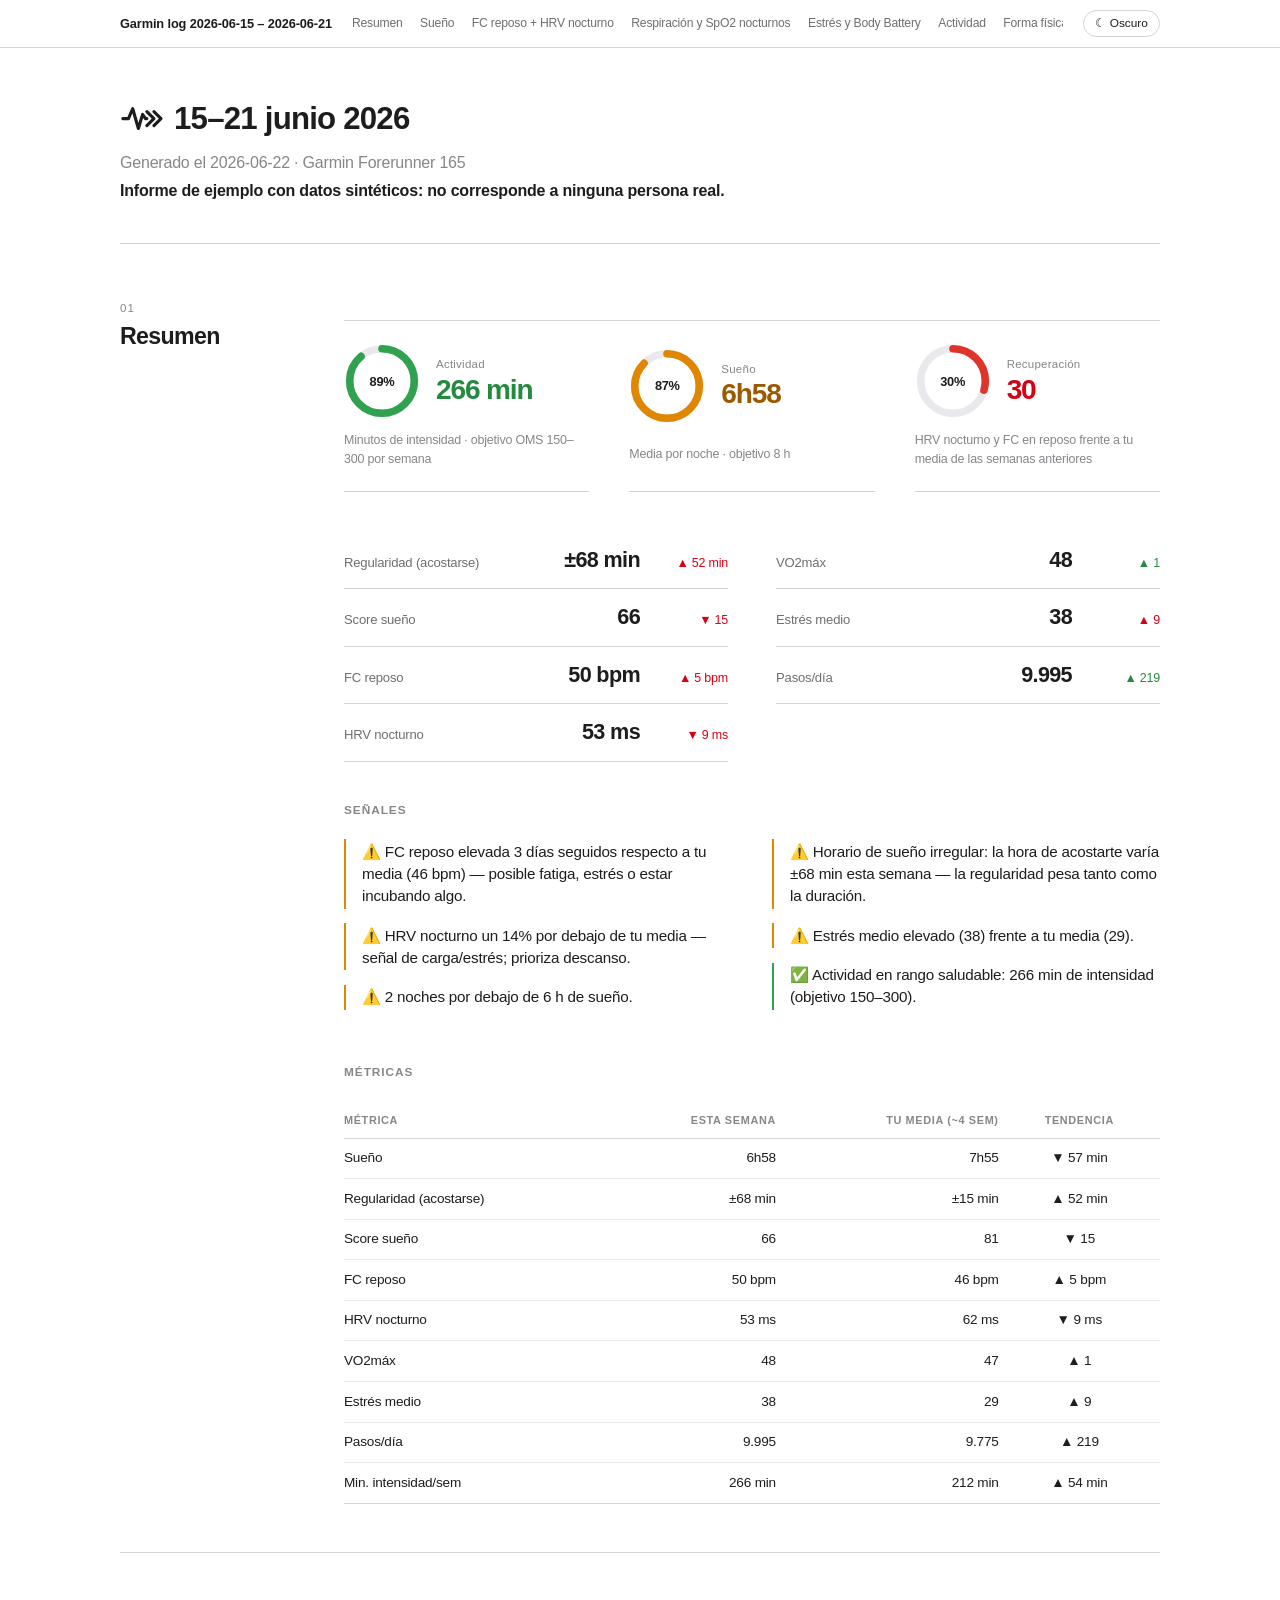
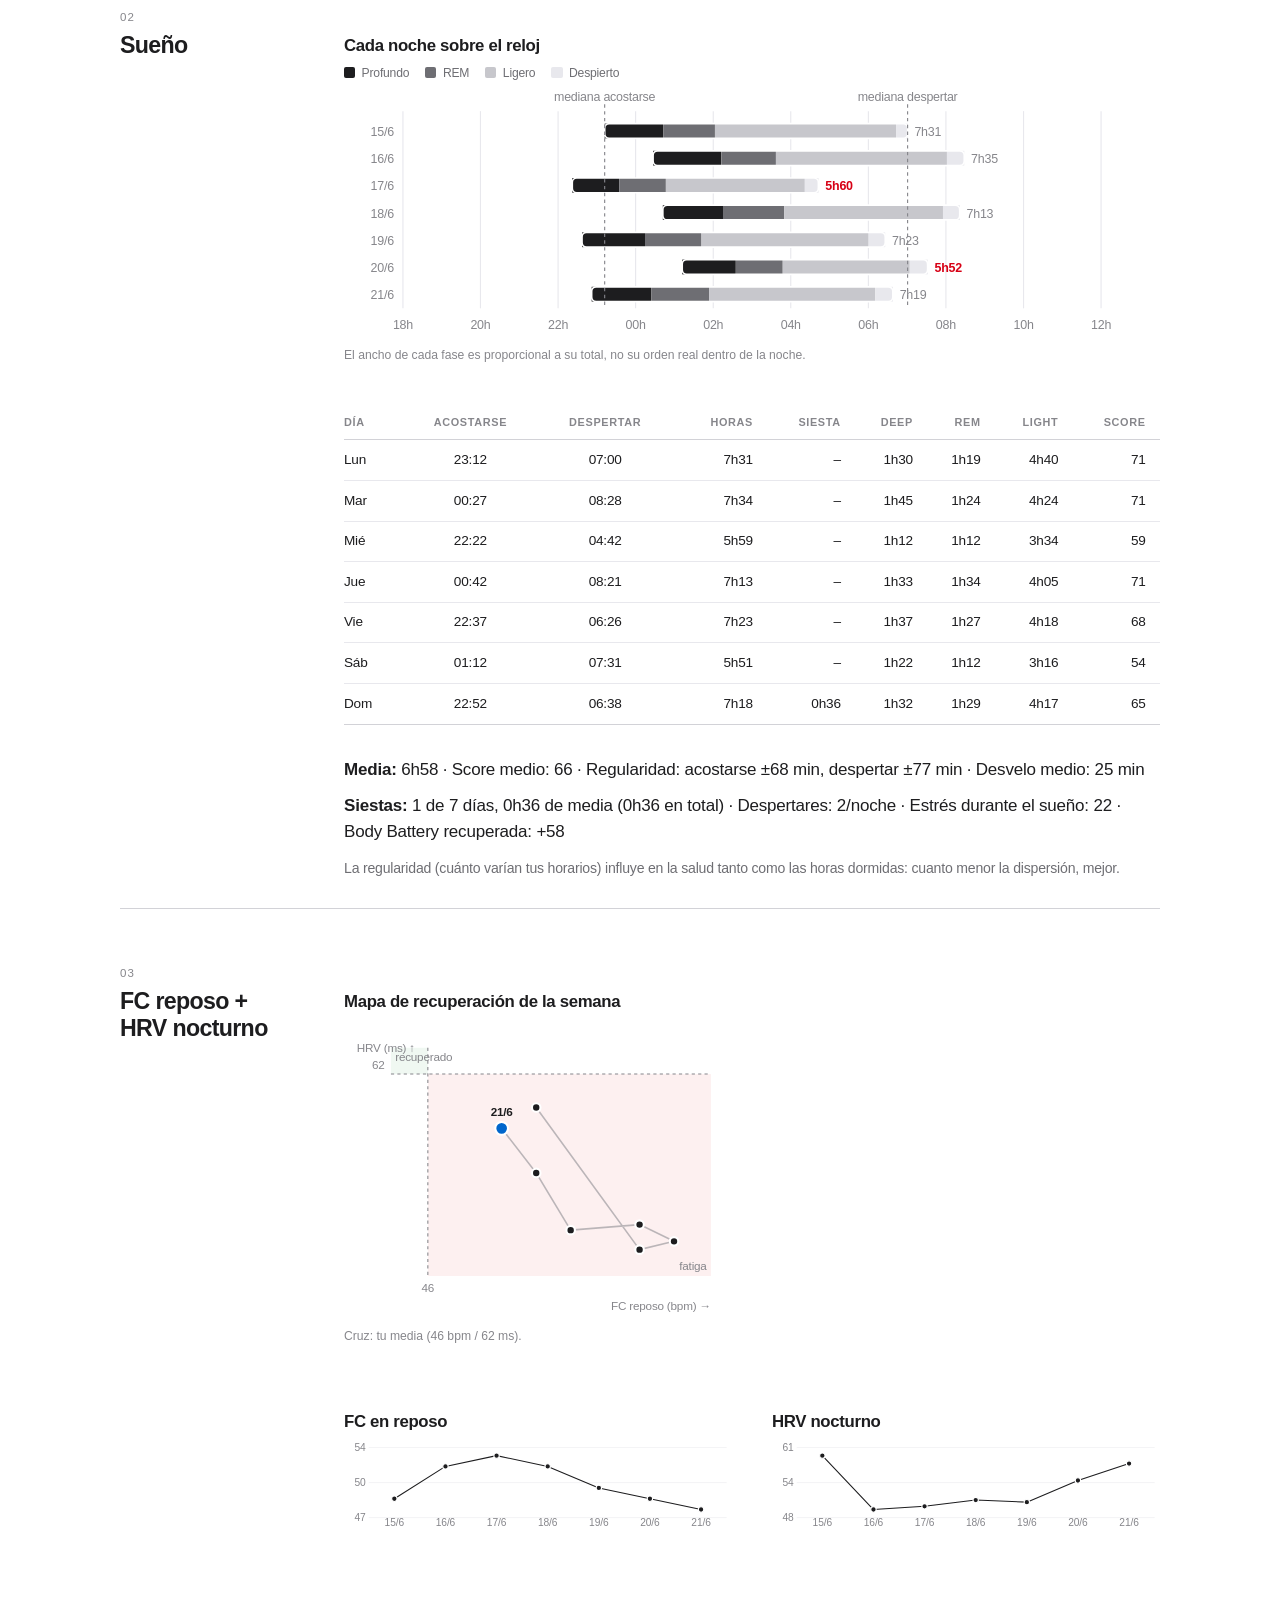
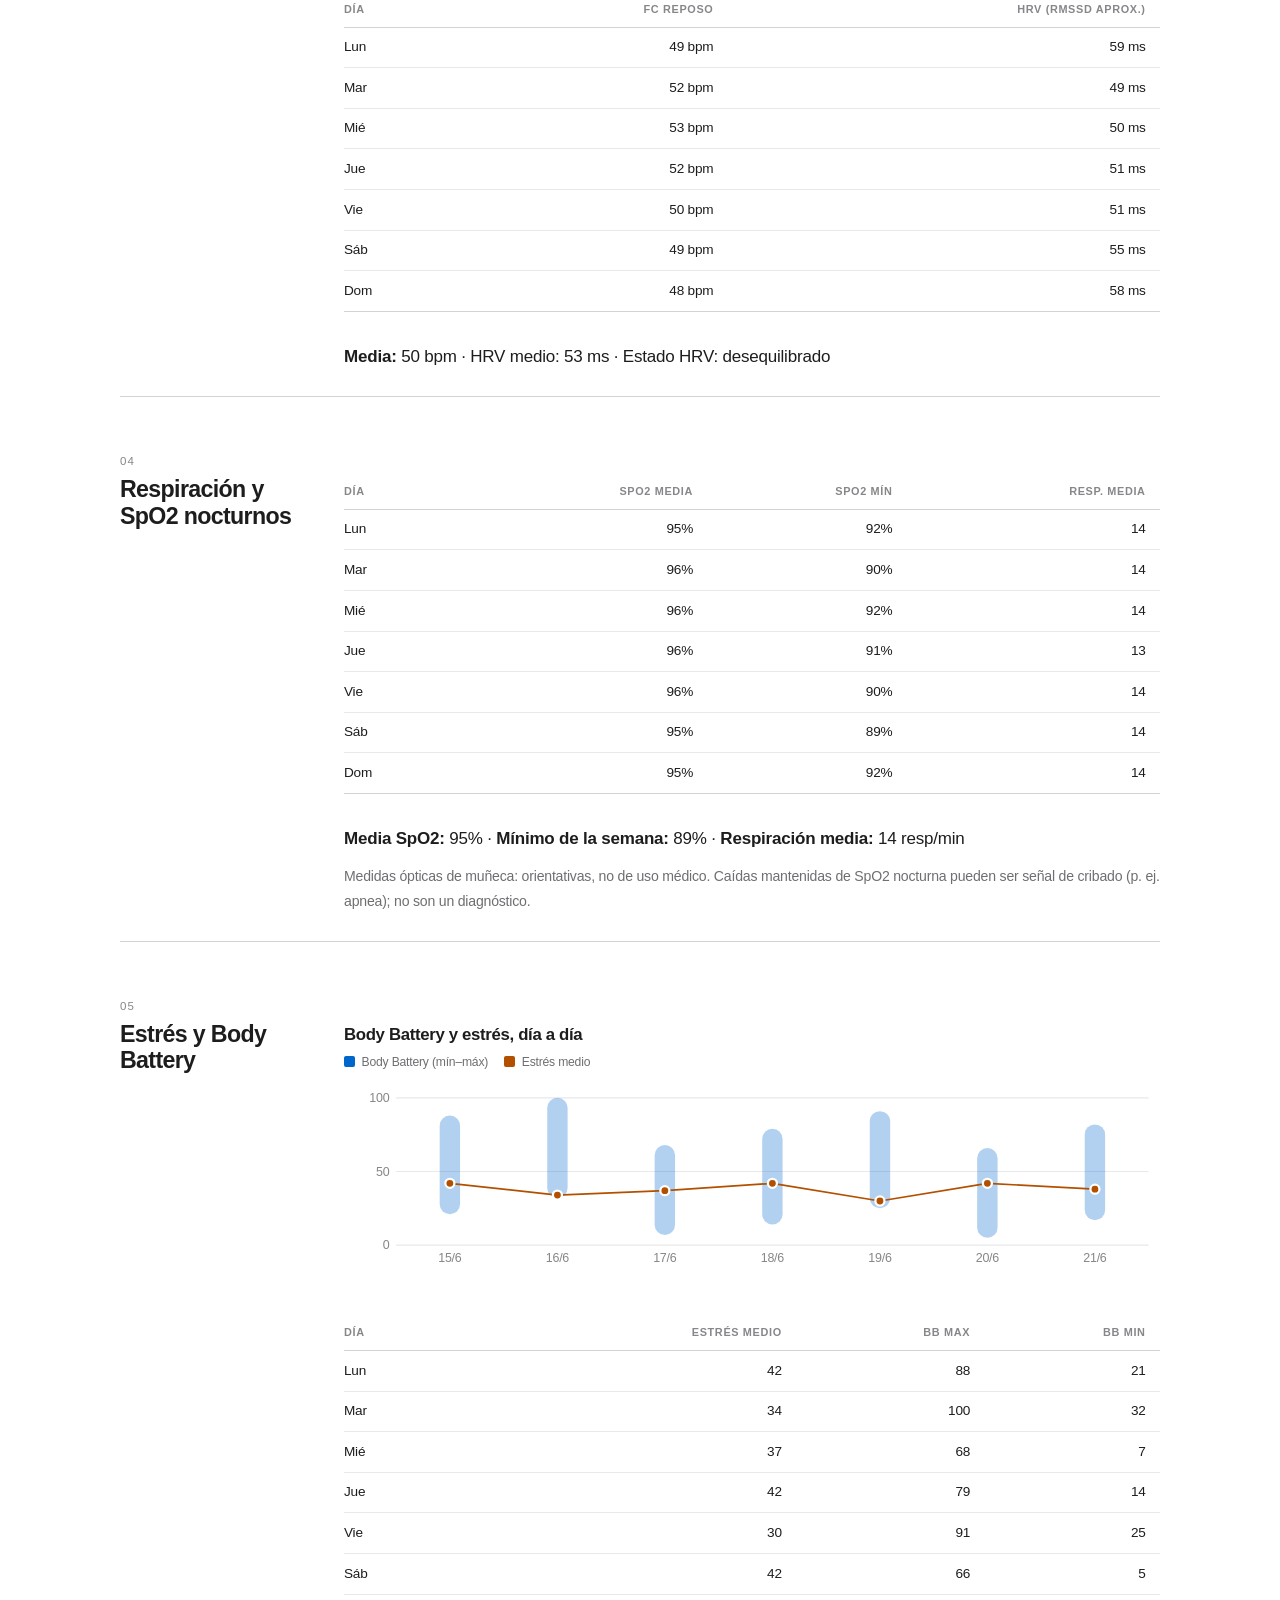
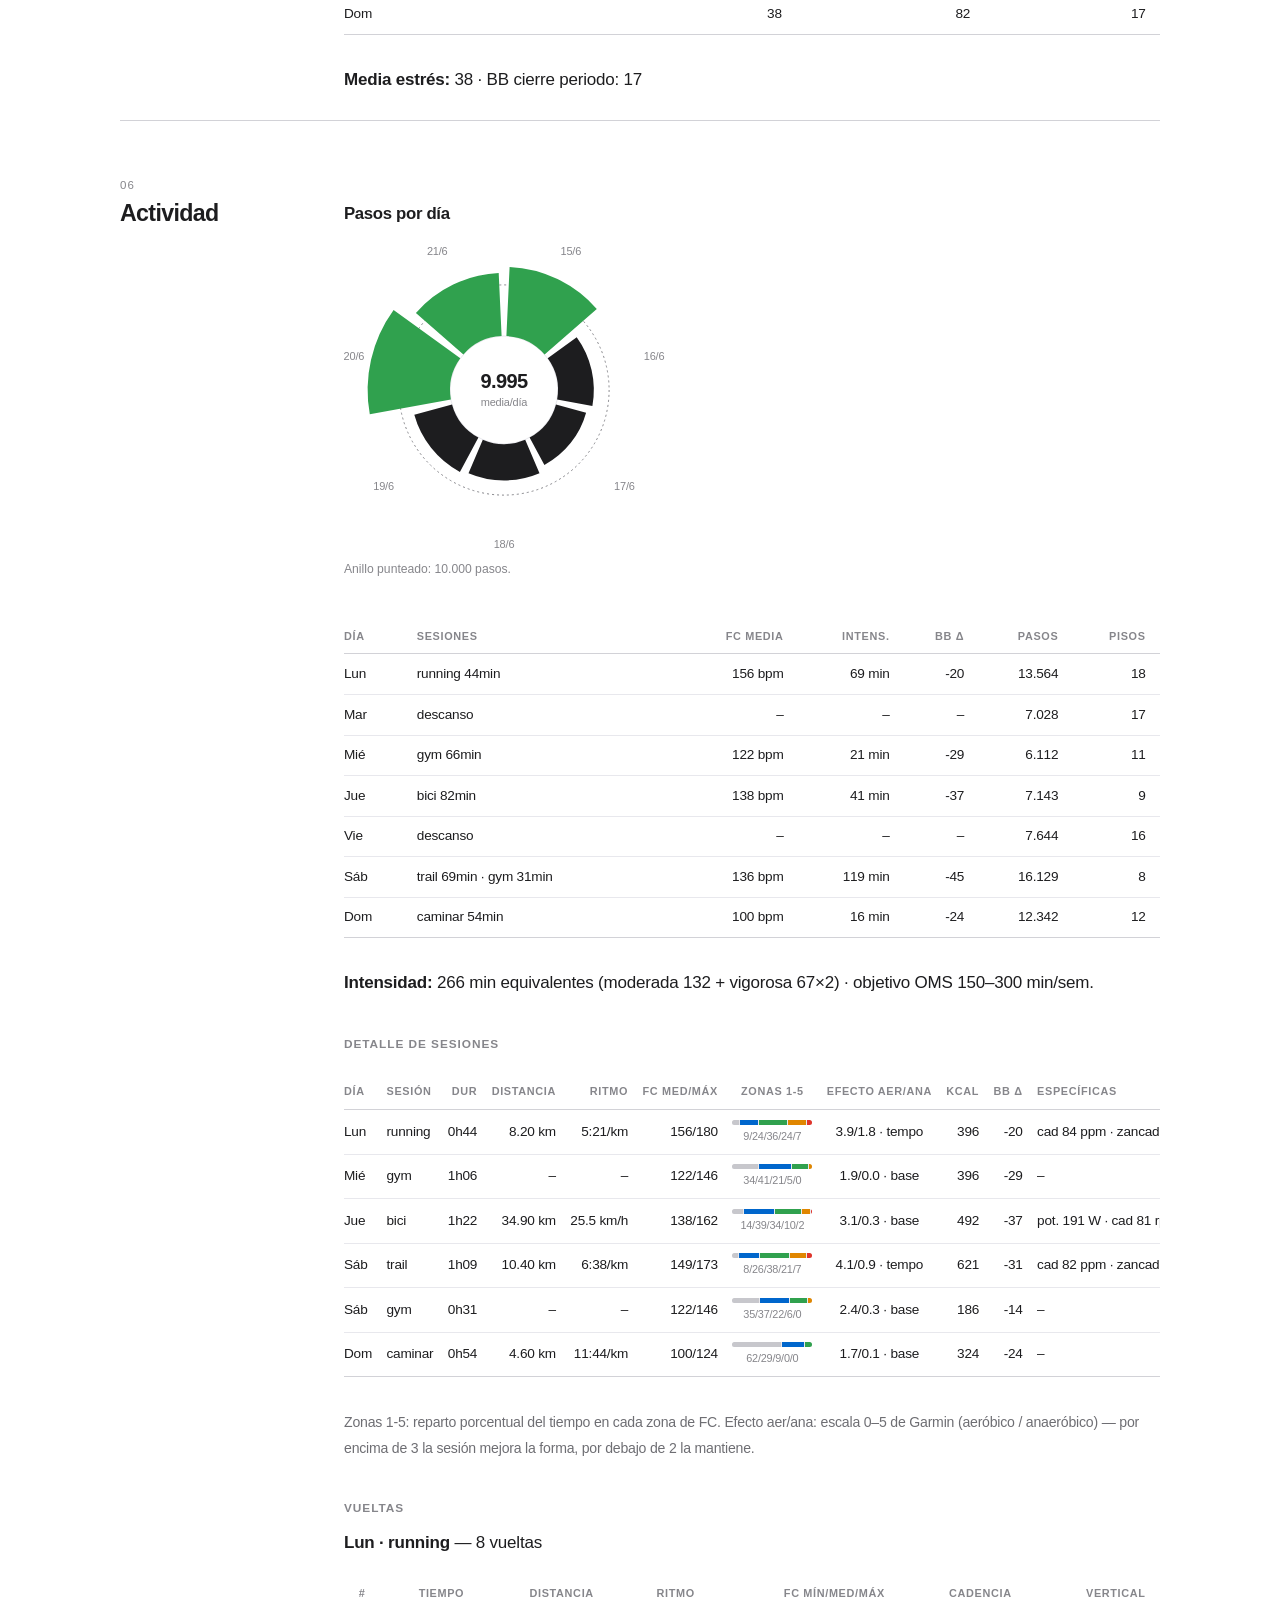
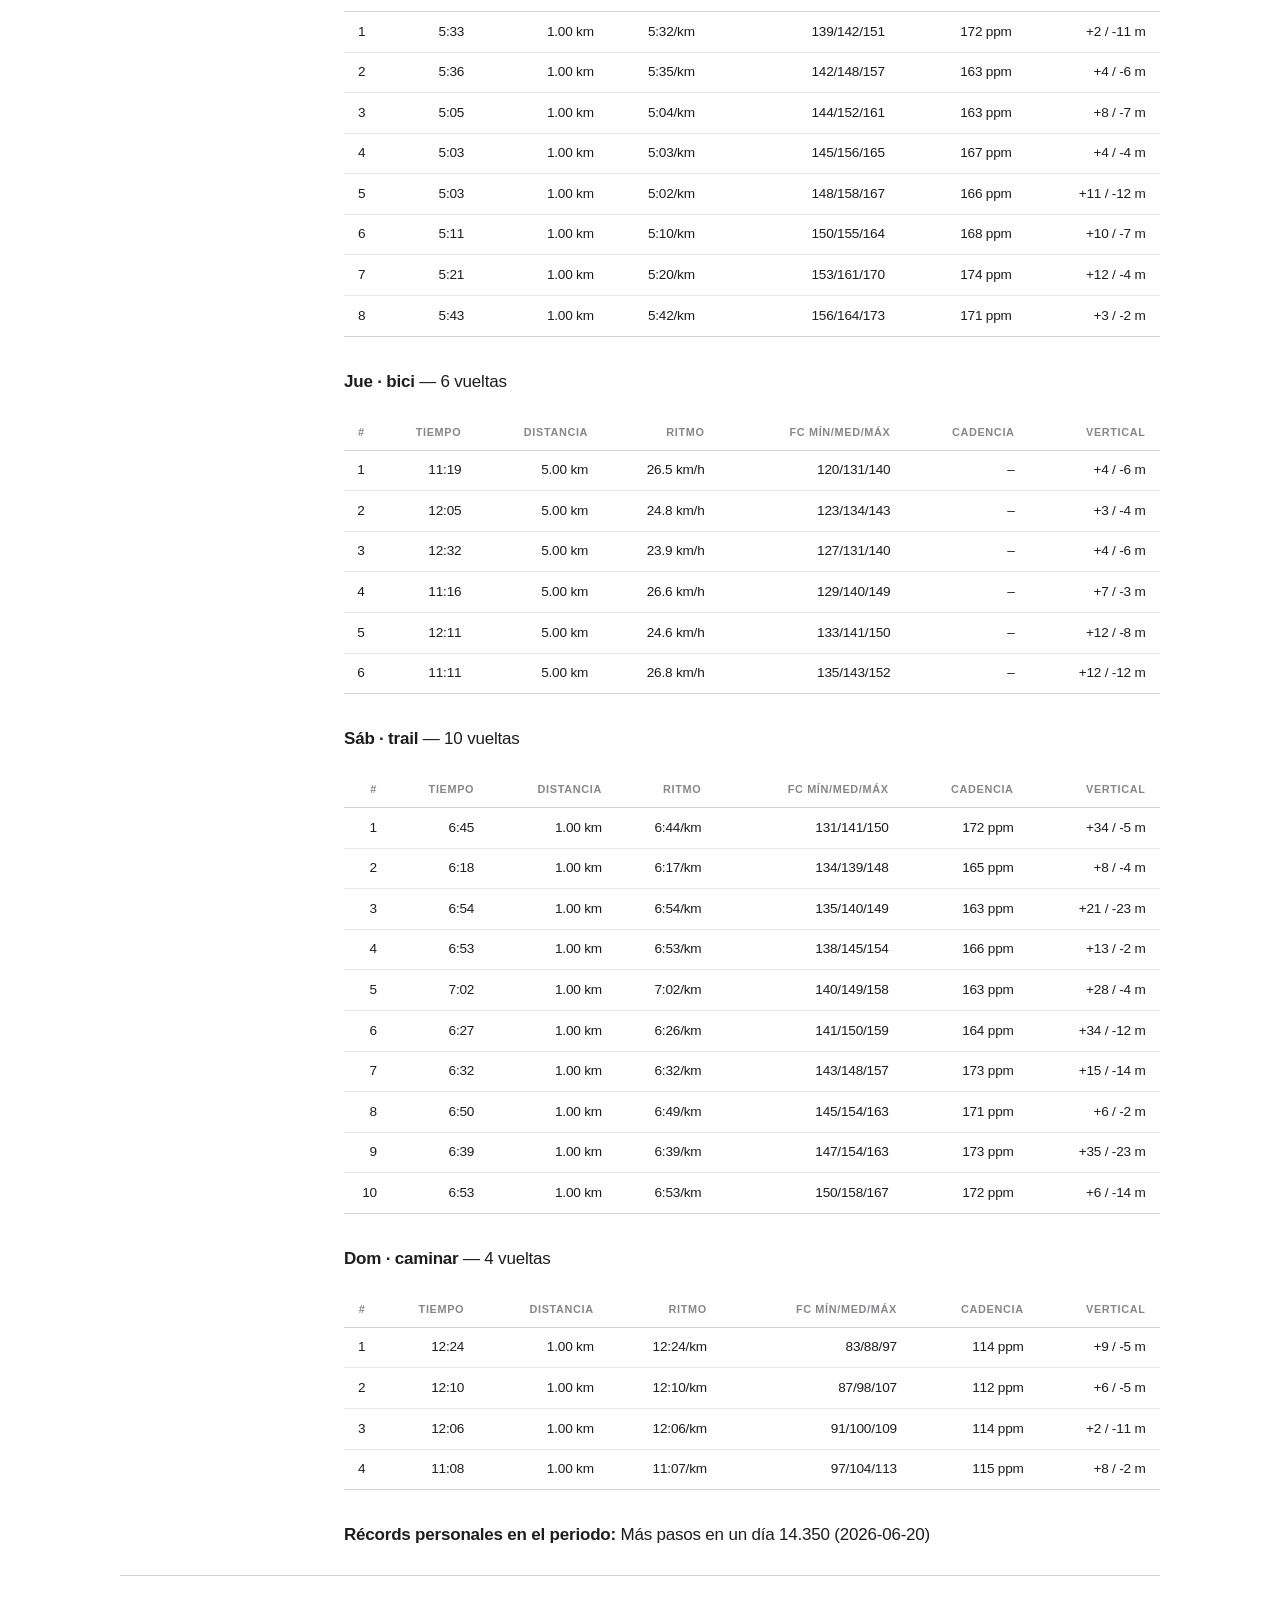
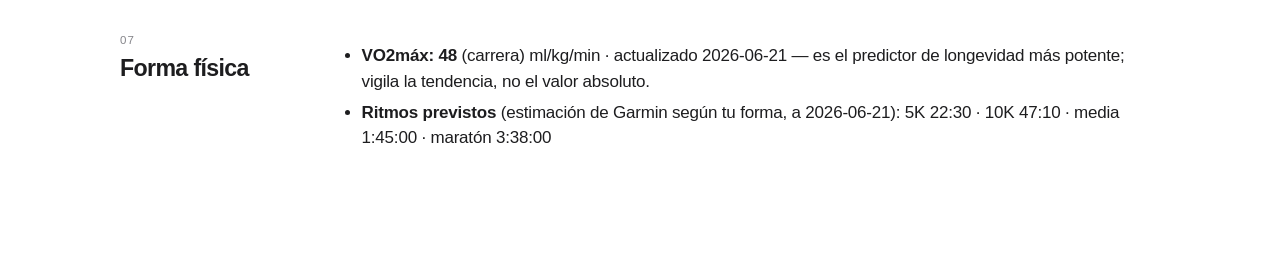
==== commit c2460f7f: "Rediseñar el informe HTML y darle identidad propia El informe era un panel de tarjetas con sombra, i" ====
--- a/docs/index.html
+++ b/docs/index.html
@@ -4,110 +4,258 @@
 <meta charset="utf-8">
 <meta name="viewport" content="width=device-width, initial-scale=1">
 <title>Garmin log 2026-06-15 – 2026-06-21</title>
+<link rel="icon" type="image/png" href="[data-uri]">
 <style>
+/* Negro sobre blanco, mucho aire y tipografía apretada: el informe se lee como
+   una página de producto, no como un panel de control. El color aparece solo
+   donde significa algo (estado de un anillo, dirección de una tendencia,
+   gravedad de una señal); el resto es tinta. El tema oscuro es el mismo
+   documento con la tinta y el papel intercambiados. */
 :root {
   color-scheme: light;
-  --bg: #fcfcfb; --card: #ffffff; --ink: #0b0b0b; --ink2: #52514e;
-  --muted: #898781; --grid: #e1e0d9; --border: rgba(11,11,11,.10);
-  --series-1: #2a78d6; --series-2: #eb6834; --series-3: #1baf7a;
-  --good: #10794f; --bad: #b8420f;
-}
-@media (prefers-color-scheme: dark) {
-  :root:not([data-theme="light"]) {
-    color-scheme: dark;
-    --bg: #1a1a19; --card: #222221; --ink: #ffffff; --ink2: #c3c2b7;
-    --muted: #898781; --grid: #2c2c2a; --border: rgba(255,255,255,.10);
-    --series-1: #3987e5; --series-2: #d95926; --series-3: #199e70;
-    --good: #35b487; --bad: #f0794a;
-  }
+  --paper: #ffffff; --surface: #f5f5f7; --ink: #1d1d1f; --ink2: #6e6e73;
+  --muted: #86868b; --hairline: #d2d2d7; --grid: #e8e8ed;
+  --accent: #0066cc; --accent-warm: #b25000;
+  --good: #248a3d; --warn: #9a5b00; --bad: #d70015;
+  --ring-good: #30a14e; --ring-warn: #e08600; --ring-bad: #e0342b;
+  --ph-1: #1d1d1f; --ph-2: #6e6e73; --ph-3: #c7c7cc; --ph-4: #e8e8ed;
+  --bb: #0066cc;
+}
+:root[data-theme="dark"] {
+  color-scheme: dark;
+  --paper: #000000; --surface: #1d1d1f; --ink: #f5f5f7; --ink2: #a1a1a6;
+  --muted: #86868b; --hairline: #424245; --grid: #2a2a2c;
+  --accent: #2997ff; --accent-warm: #ff9f0a;
+  --good: #30d158; --warn: #ffb340; --bad: #ff453a;
+  --ring-good: #30d158; --ring-warn: #ff9f0a; --ring-bad: #ff453a;
+  --ph-1: #f5f5f7; --ph-2: #a1a1a6; --ph-3: #48484a; --ph-4: #2a2a2c;
+  --bb: #2997ff;
 }
 * { box-sizing: border-box; }
+html { scroll-behavior: smooth; }
 body {
-  margin: 0 auto; padding: 2rem 1.25rem 4rem; max-width: 60rem;
-  background: var(--bg); color: var(--ink);
-  font: 16px/1.6 system-ui, -apple-system, "Segoe UI", sans-serif;
-}
-h1 { font-size: 1.6rem; line-height: 1.25; margin: 0 0 .25rem; }
-h2 { font-size: 1.25rem; margin: 2.5rem 0 .75rem; padding-bottom: .3rem; border-bottom: 1px solid var(--border); }
-h3 { font-size: 1.05rem; margin: 1.75rem 0 .5rem; color: var(--ink2); }
-p { margin: .6rem 0; }
-em { color: var(--ink2); font-style: normal; font-size: .9rem; }
-hr { border: 0; border-top: 1px solid var(--border); margin: 1.5rem 0; }
-ul { margin: .6rem 0; padding-left: 1.2rem; }
-li { margin: .3rem 0; }
-
-.tw { overflow-x: auto; margin: 1rem 0; }
-table { border-collapse: collapse; width: 100%; font-size: .9rem; }
-th, td { padding: .4rem .6rem; white-space: nowrap; border-bottom: 1px solid var(--border); }
-th { text-align: left; color: var(--ink2); font-weight: 600; }
-tbody tr:nth-child(even) { background: color-mix(in srgb, var(--ink) 4%, transparent); }
-
-.tiles { display: grid; gap: .6rem; margin: 1.25rem 0 1.75rem;
-         grid-template-columns: repeat(auto-fit, minmax(9.5rem, 1fr)); }
-.tile { background: var(--card); border: 1px solid var(--border); border-radius: 10px;
-        padding: .7rem .85rem; }
-.tile .k { font-size: .72rem; color: var(--muted); text-transform: uppercase;
-           letter-spacing: .04em; line-height: 1.25; min-height: 2.5em; }
-.tile .v { font-size: 1.5rem; font-weight: 650; line-height: 1.2; margin: .15rem 0 .1rem; }
-.tile .t { font-size: .85rem; color: var(--ink2); min-height: 1.2em; }
-.tile .t.good { color: var(--good); font-weight: 600; }
-.tile .t.bad { color: var(--bad); font-weight: 600; }
-
-.chart { margin: 1.25rem 0 1.75rem; padding: .9rem 1rem 1rem; background: var(--card);
-         border: 1px solid var(--border); border-radius: 10px; }
-.chart + .chart { margin-top: -.5rem; }
-figcaption { font-size: .85rem; font-weight: 600; color: var(--ink2); margin-bottom: .3rem; }
+  margin: 0; padding: 0 0 6rem; background: var(--paper); color: var(--ink);
+  font-family: "SF Pro Text", "SF Pro Display", -apple-system, BlinkMacSystemFont,
+               "Helvetica Neue", Helvetica, "Segoe UI", Arial, sans-serif;
+  font-size: 17px; line-height: 1.5; letter-spacing: -.012em;
+  -webkit-font-smoothing: antialiased; -moz-osx-font-smoothing: grayscale;
+}
+.wrap { max-width: 68rem; margin: 0 auto; padding: 0 1.5rem; }
+td, th, .num { font-variant-numeric: tabular-nums; }
+
+/* Barra superior: 44 px, translúcida, sin peso visual */
+.topbar { position: sticky; top: 0; z-index: 20; height: 3rem;
+          background: var(--paper);
+          background: color-mix(in srgb, var(--paper) 82%, transparent);
+          backdrop-filter: saturate(180%) blur(20px);
+          -webkit-backdrop-filter: saturate(180%) blur(20px);
+          border-bottom: 1px solid var(--hairline); }
+.topbar-in { max-width: 68rem; margin: 0 auto; height: 100%; padding: 0 1.5rem;
+             display: flex; align-items: center; gap: 1.25rem; }
+.brand { font-size: .8rem; font-weight: 600; letter-spacing: -.01em; white-space: nowrap; }
+.navlinks { display: flex; gap: 1.1rem; overflow-x: auto; scrollbar-width: none;
+            flex: 1; }
+.navlinks::-webkit-scrollbar { display: none; }
+.navlinks a { color: var(--ink2); text-decoration: none; font-size: .76rem;
+              white-space: nowrap; }
+.navlinks a:hover { color: var(--ink); }
+.theme-btn { margin-left: auto; border: 1px solid var(--hairline); background: none;
+             color: var(--ink); border-radius: 980px; padding: .2rem .7rem;
+             font: inherit; font-size: .74rem; cursor: pointer; white-space: nowrap; }
+.theme-btn:hover { background: var(--surface); }
+
+/* Portada */
+.lede { padding: 3rem 0 2.25rem; max-width: 46rem; }
+h1 { display: flex; align-items: center; gap: .55rem;
+     font-size: clamp(1.5rem, 2.6vw, 1.95rem); line-height: 1.15; letter-spacing: -.025em;
+     font-weight: 650; margin: 0 0 .6rem; }
+.logo { width: 1.45em; height: 1.45em; flex-shrink: 0; }
+.lede p { font-size: 1rem; line-height: 1.45; color: var(--ink2); margin: .3rem 0; }
+.lede em { font-size: 1rem; color: var(--muted); font-style: normal; }
+.lede strong { color: var(--ink); }
+
+/* Secciones: título en un raíl fijo a la izquierda, contenido a la derecha */
+.sec { display: grid; grid-template-columns: 11rem 1fr; gap: 3rem;
+       border-top: 1px solid var(--hairline); padding: 3.5rem 0 1rem; }
+.sec-rail { position: sticky; top: 4.5rem; align-self: start; }
+.sec-n { display: block; font-size: .72rem; color: var(--muted); letter-spacing: .1em; }
+.sec-rail h2 { font-size: 1.45rem; letter-spacing: -.028em; line-height: 1.15;
+               margin: .35rem 0 0; font-weight: 650; }
+.sec-body { min-width: 0; }
+@media (max-width: 62rem) {
+  .sec { grid-template-columns: 1fr; gap: .75rem; padding-top: 2.5rem; }
+  .sec-rail { position: static; }
+}
+h3 { font-size: .74rem; font-weight: 700; text-transform: uppercase;
+     letter-spacing: .08em; color: var(--muted); margin: 2.5rem 0 .75rem; }
+p { margin: .7rem 0; }
+em { color: var(--ink2); font-style: normal; font-size: .88rem; }
+hr { display: none; }
+ul { margin: .7rem 0; padding-left: 1.1rem; }
+li { margin: .35rem 0; }
+a { color: var(--accent); }
+
+/* Anillos: uno por métrica, en fila. Cada ficha se lee sola. */
+.hero { display: grid; grid-template-columns: repeat(3, 1fr); gap: 0 2.5rem;
+        border-top: 1px solid var(--hairline); margin: 1.25rem 0 0; }
+.ring-card { display: grid; grid-template-columns: auto 1fr; gap: 0 1rem;
+             align-items: center; padding: 1.4rem 0;
+             border-bottom: 1px solid var(--hairline); }
+.ring-dial { position: relative; width: 76px; height: 76px; }
+.ring-dial svg { width: 100%; height: 100%; display: block; }
+.ring-track { fill: none; stroke: var(--grid); }
+.ring-pct { position: absolute; inset: 0; display: grid; place-items: center;
+            font-size: .8rem; font-weight: 650; letter-spacing: -.02em;
+            font-variant-numeric: tabular-nums; }
+.ring-text { min-width: 0; }
+.ring-name { display: block; font-size: .72rem; color: var(--muted);
+             letter-spacing: .02em; }
+.ring-val { display: block; font-size: 1.75rem; font-weight: 650;
+            letter-spacing: -.04em; line-height: 1.15; }
+.ring-val.good { color: var(--good); }
+.ring-val.warn { color: var(--warn); }
+.ring-val.bad { color: var(--bad); }
+.ring-detail { grid-column: 1 / -1; font-size: .78rem; color: var(--muted);
+               margin: .75rem 0 0; }
+@media (max-width: 62rem) { .hero { grid-template-columns: 1fr; gap: 0; } }
+
+/* Cifras: hoja de especificaciones a dos columnas, sin cajas. En columnas
+   (no en rejilla) porque las métricas son las que sean: una lista partida por
+   la mitad nunca deja un hueco a media fila. */
+.tiles { columns: 2; column-gap: 3rem; margin: 2.5rem 0 2rem; }
+.tile { break-inside: avoid; display: grid; column-gap: 1rem;
+        grid-template-columns: 1fr auto minmax(4.5rem, auto);
+        align-items: baseline; padding: .75rem 0;
+        border-bottom: 1px solid var(--hairline); }
+.tile .k { font-size: .82rem; color: var(--ink2); }
+.tile .v { font-size: 1.35rem; font-weight: 650; letter-spacing: -.03em;
+           text-align: right; }
+.tile .t { font-size: .78rem; color: var(--muted); text-align: right; }
+.tile .t.good { color: var(--good); }
+.tile .t.bad { color: var(--bad); }
+@media (max-width: 46rem) { .tiles { columns: 1; } }
+
+/* Señales: dos columnas, filete de color y nada más */
+ul.signals { list-style: none; padding: 0; margin: 1.25rem 0 2rem;
+             columns: 2; column-gap: 2.5rem; }
+ul.signals li { break-inside: avoid; margin: 0 0 .9rem; padding: .1rem 0 .1rem 1rem;
+                border-left: 2px solid var(--hairline); font-size: .95rem;
+                line-height: 1.45; }
+ul.signals li.warn { border-left-color: var(--ring-warn); }
+ul.signals li.good { border-left-color: var(--ring-good); }
+ul.signals li.info { border-left-color: var(--accent); }
+@media (max-width: 46rem) { ul.signals { columns: 1; } }
+
+/* Tablas: filetes, sin cajas ni cebra */
+.tw { overflow-x: auto; margin: 1.25rem 0 2rem; }
+table { border-collapse: collapse; width: 100%; font-size: .85rem; }
+th, td { padding: .6rem .9rem .6rem 0; white-space: nowrap;
+         border-bottom: 1px solid var(--grid); }
+th { text-align: left; color: var(--muted); font-weight: 600; font-size: .68rem;
+     text-transform: uppercase; letter-spacing: .06em;
+     border-bottom: 1px solid var(--hairline); }
+tbody tr:last-child td { border-bottom: 1px solid var(--hairline); }
+.zones { display: flex; gap: 1px; width: 5rem; height: 5px; border-radius: 980px;
+         overflow: hidden; background: var(--grid); }
+.zones i { display: block; }
+.z1 { background: var(--ph-3); } .z2 { background: var(--accent); }
+.z3 { background: var(--ring-good); } .z4 { background: var(--ring-warn); }
+.z5 { background: var(--ring-bad); }
+.zt { display: block; font-size: .68rem; color: var(--muted); margin-top: 3px; }
+
+/* Gráficas */
+.chart { margin: 1.5rem 0 2.5rem; }
+.pair { display: grid; gap: 1.5rem 2.5rem;
+        grid-template-columns: repeat(auto-fit, minmax(19rem, 1fr)); }
+/* Al ir a media anchura el SVG se reduce casi a la mitad: sin compensar el
+   tamaño, las etiquetas de los ejes quedan en 6 px y no se leen. */
+.pair .tick { font-size: 19px; }
+.pair .dot { r: 5; }
+.chart.square { max-width: 24rem; }
+.chart.wheel { max-width: 20rem; }
+figcaption { font-size: 1.05rem; font-weight: 600; letter-spacing: -.02em;
+             margin-bottom: .35rem; }
+figcaption.note { font-size: .76rem; font-weight: 400; color: var(--muted);
+                  margin: .5rem 0 0; letter-spacing: 0; }
 .chart svg { width: 100%; height: auto; display: block; overflow: visible; }
-.legend { display: flex; flex-wrap: wrap; gap: .9rem; font-size: .8rem; color: var(--ink2); margin-bottom: .5rem; }
-.lg { display: inline-flex; align-items: center; gap: .35rem; }
+.legend { display: flex; flex-wrap: wrap; gap: 1rem; font-size: .76rem;
+          color: var(--ink2); margin-bottom: .7rem; }
+.lg { display: inline-flex; align-items: center; gap: .4rem; }
 .lg i { width: .7rem; height: .7rem; border-radius: 2px; }
 .grid { stroke: var(--grid); stroke-width: 1; }
+.median { stroke: var(--muted); stroke-width: 1; stroke-dasharray: 3 3; }
 .tick { fill: var(--muted); font-size: 11px; font-family: inherit; }
-.line { fill: none; stroke-width: 2; stroke-linejoin: round; stroke-linecap: round; }
-.dot { stroke: var(--card); stroke-width: 2; }
+.tick.strong { fill: var(--ink); font-weight: 600; }
+.tick.short { fill: var(--bad); font-weight: 600; }
+.line { fill: none; stroke: var(--ink); stroke-width: 2;
+        stroke-linejoin: round; stroke-linecap: round; }
+.line.stress { stroke: var(--accent-warm); stroke-width: 1.5; }
+.dot { fill: var(--ink); stroke: var(--paper); stroke-width: 2; }
+.dot.stress { fill: var(--accent-warm); }
+.dot.last { fill: var(--accent); }
+.trail { fill: none; stroke: var(--muted); stroke-width: 1.5; opacity: .55;
+         stroke-linejoin: round; }
+.q-good { fill: var(--ring-good); opacity: .07; }
+.q-bad { fill: var(--ring-bad); opacity: .07; }
+.ph-deep { fill: var(--ph-1); } .ph-rem { fill: var(--ph-2); }
+.ph-light { fill: var(--ph-3); } .ph-awake { fill: var(--ph-4); }
+.night-outline { fill: none; stroke: var(--paper); stroke-width: 1.5; }
+.bb-range { fill: var(--bb); opacity: .3; }
+.wheel-hub { fill: none; stroke: var(--grid); stroke-width: 1; }
+.wheel-goal { fill: none; stroke: var(--muted); stroke-width: 1; stroke-dasharray: 2 3; }
+.wedge { fill: var(--ink); }
+.wedge.good { fill: var(--ring-good); }
+.wheel-val { fill: var(--ink); font-size: 20px; font-weight: 700;
+             letter-spacing: -.03em; font-family: inherit; }
 </style>
+<script>try{var t=localStorage.getItem('garmin-report-theme');if(t==='dark')document.documentElement.dataset.theme='dark'}catch(e){}</script>
 </head>
 <body>
-<h1>Garmin log — semana 2026-W25 (15 jun – 21 jun 2026)</h1>
+<nav class="topbar"><div class="topbar-in"><span class="brand">Garmin log 2026-06-15 – 2026-06-21</span><div class="navlinks"><a href="#resumen">Resumen</a><a href="#sueno">Sueño</a><a href="#fc-reposo-hrv-nocturno">FC reposo + HRV nocturno</a><a href="#respiracion-y-spo2-nocturnos">Respiración y SpO2 nocturnos</a><a href="#estres-y-body-battery">Estrés y Body Battery</a><a href="#actividad">Actividad</a><a href="#forma-fisica">Forma física</a></div><button id="theme-btn" class="theme-btn" type="button" aria-pressed="false">☾ Oscuro</button></div></nav><main class="wrap">
+<header class="lede"><h1><svg class="logo" aria-hidden="true" viewBox="0 0 32 32" width="32" height="32" fill="none" stroke="currentColor" stroke-width="2.2" stroke-linecap="round" stroke-linejoin="round">
+  <path d="M2 16H6L9 9L13 23L16 13L18 16H19" />
+  <path d="M19 11L24 16L19 21" />
+  <path d="M24 11L29 16L24 21" />
+</svg>15–21 junio 2026</h1>
 <p><em>Generado el 2026-06-22 · Garmin Forerunner 165</em></p>
 <p><strong>Informe de ejemplo con datos sintéticos: no corresponde a ninguna persona real.</strong></p>
 <hr>
-<h2>Resumen</h2>
-<div class="tiles"><div class="tile"><div class="k">Sueño</div><div class="v">6h58</div><div class="t bad">▼ 57 min</div></div><div class="tile"><div class="k">Regularidad (acostarse)</div><div class="v">±68 min</div><div class="t bad">▲ 52 min</div></div><div class="tile"><div class="k">Score sueño</div><div class="v">66</div><div class="t bad">▼ 15</div></div><div class="tile"><div class="k">FC reposo</div><div class="v">50 bpm</div><div class="t bad">▲ 5 bpm</div></div><div class="tile"><div class="k">HRV nocturno</div><div class="v">53 ms</div><div class="t bad">▼ 9 ms</div></div><div class="tile"><div class="k">VO2máx</div><div class="v">48</div><div class="t good">▲ 1</div></div><div class="tile"><div class="k">Estrés medio</div><div class="v">38</div><div class="t bad">▲ 9</div></div><div class="tile"><div class="k">Pasos/día</div><div class="v">9.995</div><div class="t good">▲ 219</div></div><div class="tile"><div class="k">Min. intensidad/sem</div><div class="v">266 min</div><div class="t ">▲ 54 min</div></div></div>
+</header><section class="sec" id="resumen"><div class="sec-rail"><span class="sec-n">01</span><h2>Resumen</h2></div><div class="sec-body">
+<section class="hero"><div class="ring-card"><div class="ring-dial"><svg viewBox="0 0 80 80" role="img" aria-label="Actividad: 89% del objetivo"><circle cx="40" cy="40" r="34" class="ring-track" stroke-width="8"/><circle cx="40" cy="40" r="34" fill="none" stroke="var(--ring-good)" stroke-width="8" stroke-linecap="round" stroke-dasharray="213.6" stroke-dashoffset="24.2" transform="rotate(-90 40 40)"/></svg><span class="ring-pct">89%</span></div><div class="ring-text"><span class="ring-name">Actividad</span><span class="ring-val good">266 min</span></div><p class="ring-detail">Minutos de intensidad · objetivo OMS 150–300 por semana</p></div><div class="ring-card"><div class="ring-dial"><svg viewBox="0 0 80 80" role="img" aria-label="Sueño: 87% del objetivo"><circle cx="40" cy="40" r="34" class="ring-track" stroke-width="8"/><circle cx="40" cy="40" r="34" fill="none" stroke="var(--ring-warn)" stroke-width="8" stroke-linecap="round" stroke-dasharray="213.6" stroke-dashoffset="27.2" transform="rotate(-90 40 40)"/></svg><span class="ring-pct">87%</span></div><div class="ring-text"><span class="ring-name">Sueño</span><span class="ring-val warn">6h58</span></div><p class="ring-detail">Media por noche · objetivo 8 h</p></div><div class="ring-card"><div class="ring-dial"><svg viewBox="0 0 80 80" role="img" aria-label="Recuperación: 30% del objetivo"><circle cx="40" cy="40" r="34" class="ring-track" stroke-width="8"/><circle cx="40" cy="40" r="34" fill="none" stroke="var(--ring-bad)" stroke-width="8" stroke-linecap="round" stroke-dasharray="213.6" stroke-dashoffset="150.4" transform="rotate(-90 40 40)"/></svg><span class="ring-pct">30%</span></div><div class="ring-text"><span class="ring-name">Recuperación</span><span class="ring-val bad">30</span></div><p class="ring-detail">HRV nocturno y FC en reposo frente a tu media de las semanas anteriores</p></div></section><div class="tiles"><div class="tile"><div class="k">Regularidad (acostarse)</div><div class="v">±68 min</div><div class="t bad">▲ 52 min</div></div><div class="tile"><div class="k">Score sueño</div><div class="v">66</div><div class="t bad">▼ 15</div></div><div class="tile"><div class="k">FC reposo</div><div class="v">50 bpm</div><div class="t bad">▲ 5 bpm</div></div><div class="tile"><div class="k">HRV nocturno</div><div class="v">53 ms</div><div class="t bad">▼ 9 ms</div></div><div class="tile"><div class="k">VO2máx</div><div class="v">48</div><div class="t good">▲ 1</div></div><div class="tile"><div class="k">Estrés medio</div><div class="v">38</div><div class="t bad">▲ 9</div></div><div class="tile"><div class="k">Pasos/día</div><div class="v">9.995</div><div class="t good">▲ 219</div></div></div>
 <h3>Señales</h3>
-<ul><li>⚠️ FC reposo elevada 3 días seguidos respecto a tu media (46 bpm) — posible fatiga, estrés o estar incubando algo.</li></ul>
-<ul><li>⚠️ HRV nocturno un 14% por debajo de tu media — señal de carga/estrés; prioriza descanso.</li></ul>
-<ul><li>⚠️ 2 noches por debajo de 6 h de sueño.</li></ul>
-<ul><li>⚠️ Horario de sueño irregular: la hora de acostarte varía ±68 min esta semana — la regularidad pesa tanto como la duración.</li></ul>
-<ul><li>⚠️ Estrés medio elevado (38) frente a tu media (29).</li></ul>
-<ul><li>✅ Actividad en rango saludable: 266 min de intensidad (objetivo 150–300).</li></ul>
+<ul class="signals"><li class="warn">⚠️ FC reposo elevada 3 días seguidos respecto a tu media (46 bpm) — posible fatiga, estrés o estar incubando algo.</li><li class="warn">⚠️ HRV nocturno un 14% por debajo de tu media — señal de carga/estrés; prioriza descanso.</li><li class="warn">⚠️ 2 noches por debajo de 6 h de sueño.</li><li class="warn">⚠️ Horario de sueño irregular: la hora de acostarte varía ±68 min esta semana — la regularidad pesa tanto como la duración.</li><li class="warn">⚠️ Estrés medio elevado (38) frente a tu media (29).</li><li class="good">✅ Actividad en rango saludable: 266 min de intensidad (objetivo 150–300).</li></ul>
 <h3>Métricas</h3>
 <div class='tw'><table><thead><tr><th>Métrica</th><th style="text-align:right">Esta semana</th><th style="text-align:right">Tu media (~4 sem)</th><th style="text-align:center">Tendencia</th></tr></thead><tbody><tr><td>Sueño</td><td style="text-align:right">6h58</td><td style="text-align:right">7h55</td><td style="text-align:center">▼ 57 min</td></tr><tr><td>Regularidad (acostarse)</td><td style="text-align:right">±68 min</td><td style="text-align:right">±15 min</td><td style="text-align:center">▲ 52 min</td></tr><tr><td>Score sueño</td><td style="text-align:right">66</td><td style="text-align:right">81</td><td style="text-align:center">▼ 15</td></tr><tr><td>FC reposo</td><td style="text-align:right">50 bpm</td><td style="text-align:right">46 bpm</td><td style="text-align:center">▲ 5 bpm</td></tr><tr><td>HRV nocturno</td><td style="text-align:right">53 ms</td><td style="text-align:right">62 ms</td><td style="text-align:center">▼ 9 ms</td></tr><tr><td>VO2máx</td><td style="text-align:right">48</td><td style="text-align:right">47</td><td style="text-align:center">▲ 1</td></tr><tr><td>Estrés medio</td><td style="text-align:right">38</td><td style="text-align:right">29</td><td style="text-align:center">▲ 9</td></tr><tr><td>Pasos/día</td><td style="text-align:right">9.995</td><td style="text-align:right">9.775</td><td style="text-align:center">▲ 219</td></tr><tr><td>Min. intensidad/sem</td><td style="text-align:right">266 min</td><td style="text-align:right">212 min</td><td style="text-align:center">▲ 54 min</td></tr></tbody></table></div>
 <hr>
-<h2>Sueño</h2>
-<figure class="chart"><figcaption>Fases del sueño por noche</figcaption><div class="legend"><span class="lg"><i style="background:var(--series-1)"></i>Profundo</span><span class="lg"><i style="background:var(--series-2)"></i>REM</span><span class="lg"><i style="background:var(--series-3)"></i>Ligero</span></div><svg viewBox="0 0 720 170" role="img" aria-label="Fases del sueño por noche"><line x1="46" y1="144.0" x2="710" y2="144.0" class="grid"/><text x="40" y="147.5" class="tick" text-anchor="end">0h00</text><line x1="46" y1="79.0" x2="710" y2="79.0" class="grid"/><text x="40" y="82.5" class="tick" text-anchor="end">3h47</text><line x1="46" y1="14.0" x2="710" y2="14.0" class="grid"/><text x="40" y="17.5" class="tick" text-anchor="end">7h35</text><text x="93.4" y="159" class="tick" text-anchor="middle">15/6</text><text x="188.3" y="159" class="tick" text-anchor="middle">16/6</text><text x="283.1" y="159" class="tick" text-anchor="middle">17/6</text><text x="378.0" y="159" class="tick" text-anchor="middle">18/6</text><text x="472.9" y="159" class="tick" text-anchor="middle">19/6</text><text x="567.7" y="159" class="tick" text-anchor="middle">20/6</text><text x="662.6" y="159" class="tick" text-anchor="middle">21/6</text><rect x="70.4" y="118.1" width="46.0" height="25.9" rx="3" fill="var(--series-1)"><title>15/6 · Profundo: 1h31</title></rect><rect x="70.4" y="93.3" width="46.0" height="22.8" rx="3" fill="var(--series-2)"><title>15/6 · REM: 1h20</title></rect><rect x="70.4" y="11.2" width="46.0" height="80.1" rx="3" fill="var(--series-3)"><title>15/6 · Ligero: 4h40</title></rect><rect x="165.3" y="113.8" width="46.0" height="30.2" rx="3" fill="var(--series-1)"><title>16/6 · Profundo: 1h46</title></rect><rect x="165.3" y="87.6" width="46.0" height="24.2" rx="3" fill="var(--series-2)"><title>16/6 · REM: 1h25</title></rect><rect x="165.3" y="10.0" width="46.0" height="75.6" rx="3" fill="var(--series-3)"><title>16/6 · Ligero: 4h25</title></rect><rect x="260.1" y="123.2" width="46.0" height="20.8" rx="3" fill="var(--series-1)"><title>17/6 · Profundo: 1h13</title></rect><rect x="260.1" y="100.7" width="46.0" height="20.6" rx="3" fill="var(--series-2)"><title>17/6 · REM: 1h12</title></rect><rect x="260.1" y="37.3" width="46.0" height="61.4" rx="3" fill="var(--series-3)"><title>17/6 · Ligero: 3h35</title></rect><rect x="355.0" y="117.4" width="46.0" height="26.6" rx="3" fill="var(--series-1)"><title>18/6 · Profundo: 1h33</title></rect><rect x="355.0" y="88.3" width="46.0" height="27.1" rx="3" fill="var(--series-2)"><title>18/6 · REM: 1h35</title></rect><rect x="355.0" y="16.2" width="46.0" height="70.1" rx="3" fill="var(--series-3)"><title>18/6 · Ligero: 4h05</title></rect><rect x="449.9" y="116.2" width="46.0" height="27.8" rx="3" fill="var(--series-1)"><title>19/6 · Profundo: 1h37</title></rect><rect x="449.9" y="89.2" width="46.0" height="25.0" rx="3" fill="var(--series-2)"><title>19/6 · REM: 1h28</title></rect><rect x="449.9" y="13.3" width="46.0" height="73.9" rx="3" fill="var(--series-3)"><title>19/6 · Ligero: 4h19</title></rect><rect x="544.7" y="120.3" width="46.0" height="23.7" rx="3" fill="var(--series-1)"><title>20/6 · Profundo: 1h23</title></rect><rect x="544.7" y="97.6" width="46.0" height="20.8" rx="3" fill="var(--series-2)"><title>20/6 · REM: 1h13</title></rect><rect x="544.7" y="39.3" width="46.0" height="56.3" rx="3" fill="var(--series-3)"><title>20/6 · Ligero: 3h17</title></rect><rect x="639.6" y="117.6" width="46.0" height="26.4" rx="3" fill="var(--series-1)"><title>21/6 · Profundo: 1h32</title></rect><rect x="639.6" y="90.0" width="46.0" height="25.6" rx="3" fill="var(--series-2)"><title>21/6 · REM: 1h29</title></rect><rect x="639.6" y="14.5" width="46.0" height="73.6" rx="3" fill="var(--series-3)"><title>21/6 · Ligero: 4h17</title></rect></svg></figure>
+</div></section>
+<section class="sec" id="sueno"><div class="sec-rail"><span class="sec-n">02</span><h2>Sueño</h2></div><div class="sec-body">
+<figure class="chart"><figcaption>Cada noche sobre el reloj</figcaption><div class="legend"><span class="lg"><i style="background:var(--ph-1)"></i>Profundo</span><span class="lg"><i style="background:var(--ph-2)"></i>REM</span><span class="lg"><i style="background:var(--ph-3)"></i>Ligero</span><span class="lg"><i style="background:var(--ph-4)"></i>Despierto</span></div><svg viewBox="0 0 720 216" role="img" aria-label="Cada noche sobre el reloj"><line x1="52.0" y1="16.0" x2="52.0" y2="190.0" class="grid"/><text x="52.0" y="208" class="tick" text-anchor="middle">18h</text><line x1="120.4" y1="16.0" x2="120.4" y2="190.0" class="grid"/><text x="120.4" y="208" class="tick" text-anchor="middle">20h</text><line x1="188.9" y1="16.0" x2="188.9" y2="190.0" class="grid"/><text x="188.9" y="208" class="tick" text-anchor="middle">22h</text><line x1="257.3" y1="16.0" x2="257.3" y2="190.0" class="grid"/><text x="257.3" y="208" class="tick" text-anchor="middle">00h</text><line x1="325.8" y1="16.0" x2="325.8" y2="190.0" class="grid"/><text x="325.8" y="208" class="tick" text-anchor="middle">02h</text><line x1="394.2" y1="16.0" x2="394.2" y2="190.0" class="grid"/><text x="394.2" y="208" class="tick" text-anchor="middle">04h</text><line x1="462.7" y1="16.0" x2="462.7" y2="190.0" class="grid"/><text x="462.7" y="208" class="tick" text-anchor="middle">06h</text><line x1="531.1" y1="16.0" x2="531.1" y2="190.0" class="grid"/><text x="531.1" y="208" class="tick" text-anchor="middle">08h</text><line x1="599.6" y1="16.0" x2="599.6" y2="190.0" class="grid"/><text x="599.6" y="208" class="tick" text-anchor="middle">10h</text><line x1="668.0" y1="16.0" x2="668.0" y2="190.0" class="grid"/><text x="668.0" y="208" class="tick" text-anchor="middle">12h</text><text x="44" y="38.0" text-anchor="end" class="tick">15/6</text><g><title>15/6: 23:12 → 07:00 · 7h31</title><rect x="230.0" y="27.0" width="51.8" height="13" class="ph-deep"/><rect x="281.8" y="27.0" width="45.5" height="13" class="ph-rem"/><rect x="327.3" y="27.0" width="160.0" height="13" class="ph-light"/><rect x="487.2" y="27.0" width="10.1" height="13" class="ph-awake"/><rect x="230.0" y="27.0" width="267.4" height="13" rx="4" class="night-outline"/></g><text x="503.3" y="38.0" class="tick">7h31</text><text x="44" y="62.0" text-anchor="end" class="tick">16/6</text><g><title>16/6: 00:27 → 08:28 · 7h35</title><rect x="272.7" y="51.0" width="60.1" height="13" class="ph-deep"/><rect x="332.9" y="51.0" width="48.2" height="13" class="ph-rem"/><rect x="381.1" y="51.0" width="150.9" height="13" class="ph-light"/><rect x="532.0" y="51.0" width="15.3" height="13" class="ph-awake"/><rect x="272.7" y="51.0" width="274.6" height="13" rx="4" class="night-outline"/></g><text x="553.3" y="62.0" class="tick">7h35</text><text x="44" y="86.0" text-anchor="end" class="tick">17/6</text><g><title>17/6: 22:22 → 04:42 · 5h60</title><rect x="201.4" y="75.0" width="41.3" height="13" class="ph-deep"/><rect x="242.8" y="75.0" width="41.2" height="13" class="ph-rem"/><rect x="284.0" y="75.0" width="122.6" height="13" class="ph-light"/><rect x="406.6" y="75.0" width="12.1" height="13" class="ph-awake"/><rect x="201.4" y="75.0" width="217.2" height="13" rx="4" class="night-outline"/></g><text x="424.7" y="86.0" class="tick short">5h60</text><text x="44" y="110.0" text-anchor="end" class="tick">18/6</text><g><title>18/6: 00:42 → 08:21 · 7h13</title><rect x="281.3" y="99.0" width="53.1" height="13" class="ph-deep"/><rect x="334.4" y="99.0" width="54.1" height="13" class="ph-rem"/><rect x="388.6" y="99.0" width="139.9" height="13" class="ph-light"/><rect x="528.5" y="99.0" width="14.9" height="13" class="ph-awake"/><rect x="281.3" y="99.0" width="262.0" height="13" rx="4" class="night-outline"/></g><text x="549.3" y="110.0" class="tick">7h13</text><text x="44" y="134.0" text-anchor="end" class="tick">19/6</text><g><title>19/6: 22:37 → 06:26 · 7h23</title><rect x="210.0" y="123.0" width="55.6" height="13" class="ph-deep"/><rect x="265.6" y="123.0" width="49.8" height="13" class="ph-rem"/><rect x="315.4" y="123.0" width="147.4" height="13" class="ph-light"/><rect x="462.8" y="123.0" width="14.7" height="13" class="ph-awake"/><rect x="210.0" y="123.0" width="267.6" height="13" rx="4" class="night-outline"/></g><text x="483.5" y="134.0" class="tick">7h23</text><text x="44" y="158.0" text-anchor="end" class="tick">20/6</text><g><title>20/6: 01:12 → 07:31 · 5h52</title><rect x="298.4" y="147.0" width="47.3" height="13" class="ph-deep"/><rect x="345.7" y="147.0" width="41.4" height="13" class="ph-rem"/><rect x="387.1" y="147.0" width="112.1" height="13" class="ph-light"/><rect x="499.2" y="147.0" width="15.9" height="13" class="ph-awake"/><rect x="298.4" y="147.0" width="216.6" height="13" rx="4" class="night-outline"/></g><text x="521.0" y="158.0" class="tick short">5h52</text><text x="44" y="182.0" text-anchor="end" class="tick">21/6</text><g><title>21/6: 22:52 → 06:38 · 7h19</title><rect x="218.5" y="171.0" width="52.7" height="13" class="ph-deep"/><rect x="271.2" y="171.0" width="50.9" height="13" class="ph-rem"/><rect x="322.1" y="171.0" width="146.7" height="13" class="ph-light"/><rect x="468.8" y="171.0" width="15.6" height="13" class="ph-awake"/><rect x="218.5" y="171.0" width="265.8" height="13" rx="4" class="night-outline"/></g><text x="490.3" y="182.0" class="tick">7h19</text><line x1="230.0" y1="10.0" x2="230.0" y2="190.0" class="median"/><text x="230.0" y="7.0" class="tick" text-anchor="middle">mediana acostarse</text><line x1="497.3" y1="10.0" x2="497.3" y2="190.0" class="median"/><text x="497.3" y="7.0" class="tick" text-anchor="middle">mediana despertar</text></svg><figcaption class="note">El ancho de cada fase es proporcional a su total, no su orden real dentro de la noche.</figcaption></figure>
 <div class='tw'><table><thead><tr><th>Día</th><th style="text-align:center">Acostarse</th><th style="text-align:center">Despertar</th><th style="text-align:right">Horas</th><th style="text-align:right">Siesta</th><th style="text-align:right">Deep</th><th style="text-align:right">REM</th><th style="text-align:right">Light</th><th style="text-align:right">Score</th></tr></thead><tbody><tr><td>Lun</td><td style="text-align:center">23:12</td><td style="text-align:center">07:00</td><td style="text-align:right">7h31</td><td style="text-align:right">–</td><td style="text-align:right">1h30</td><td style="text-align:right">1h19</td><td style="text-align:right">4h40</td><td style="text-align:right">71</td></tr><tr><td>Mar</td><td style="text-align:center">00:27</td><td style="text-align:center">08:28</td><td style="text-align:right">7h34</td><td style="text-align:right">–</td><td style="text-align:right">1h45</td><td style="text-align:right">1h24</td><td style="text-align:right">4h24</td><td style="text-align:right">71</td></tr><tr><td>Mié</td><td style="text-align:center">22:22</td><td style="text-align:center">04:42</td><td style="text-align:right">5h59</td><td style="text-align:right">–</td><td style="text-align:right">1h12</td><td style="text-align:right">1h12</td><td style="text-align:right">3h34</td><td style="text-align:right">59</td></tr><tr><td>Jue</td><td style="text-align:center">00:42</td><td style="text-align:center">08:21</td><td style="text-align:right">7h13</td><td style="text-align:right">–</td><td style="text-align:right">1h33</td><td style="text-align:right">1h34</td><td style="text-align:right">4h05</td><td style="text-align:right">71</td></tr><tr><td>Vie</td><td style="text-align:center">22:37</td><td style="text-align:center">06:26</td><td style="text-align:right">7h23</td><td style="text-align:right">–</td><td style="text-align:right">1h37</td><td style="text-align:right">1h27</td><td style="text-align:right">4h18</td><td style="text-align:right">68</td></tr><tr><td>Sáb</td><td style="text-align:center">01:12</td><td style="text-align:center">07:31</td><td style="text-align:right">5h51</td><td style="text-align:right">–</td><td style="text-align:right">1h22</td><td style="text-align:right">1h12</td><td style="text-align:right">3h16</td><td style="text-align:right">54</td></tr><tr><td>Dom</td><td style="text-align:center">22:52</td><td style="text-align:center">06:38</td><td style="text-align:right">7h18</td><td style="text-align:right">0h36</td><td style="text-align:right">1h32</td><td style="text-align:right">1h29</td><td style="text-align:right">4h17</td><td style="text-align:right">65</td></tr></tbody></table></div>
 <p><strong>Media:</strong> 6h58 · Score medio: 66 · Regularidad: acostarse ±68 min, despertar ±77 min · Desvelo medio: 25 min</p>
 <p><strong>Siestas:</strong> 1 de 7 días, 0h36 de media (0h36 en total) · Despertares: 2/noche · Estrés durante el sueño: 22 · Body Battery recuperada: +58</p>
 <p><em>La regularidad (cuánto varían tus horarios) influye en la salud tanto como las horas dormidas: cuanto menor la dispersión, mejor.</em></p>
-<h2>FC reposo + HRV nocturno</h2>
-<figure class="chart"><figcaption>FC en reposo</figcaption><svg viewBox="0 0 720 170" role="img" aria-label="FC en reposo"><line x1="46" y1="144.0" x2="710" y2="144.0" class="grid"/><text x="40" y="147.5" class="tick" text-anchor="end">47</text><line x1="46" y1="79.0" x2="710" y2="79.0" class="grid"/><text x="40" y="82.5" class="tick" text-anchor="end">50</text><line x1="46" y1="14.0" x2="710" y2="14.0" class="grid"/><text x="40" y="17.5" class="tick" text-anchor="end">54</text><text x="93.4" y="159" class="tick" text-anchor="middle">15/6</text><text x="188.3" y="159" class="tick" text-anchor="middle">16/6</text><text x="283.1" y="159" class="tick" text-anchor="middle">17/6</text><text x="378.0" y="159" class="tick" text-anchor="middle">18/6</text><text x="472.9" y="159" class="tick" text-anchor="middle">19/6</text><text x="567.7" y="159" class="tick" text-anchor="middle">20/6</text><text x="662.6" y="159" class="tick" text-anchor="middle">21/6</text><polyline points="93.4,109.0 188.3,49.0 283.1,29.0 378.0,49.0 472.9,89.0 567.7,109.0 662.6,129.0" class="line" stroke="var(--series-2)"/><circle cx="93.4" cy="109.0" r="4.5" fill="var(--series-2)" class="dot"><title>15/6: 49 bpm</title></circle><circle cx="188.3" cy="49.0" r="4.5" fill="var(--series-2)" class="dot"><title>16/6: 52 bpm</title></circle><circle cx="283.1" cy="29.0" r="4.5" fill="var(--series-2)" class="dot"><title>17/6: 53 bpm</title></circle><circle cx="378.0" cy="49.0" r="4.5" fill="var(--series-2)" class="dot"><title>18/6: 52 bpm</title></circle><circle cx="472.9" cy="89.0" r="4.5" fill="var(--series-2)" class="dot"><title>19/6: 50 bpm</title></circle><circle cx="567.7" cy="109.0" r="4.5" fill="var(--series-2)" class="dot"><title>20/6: 49 bpm</title></circle><circle cx="662.6" cy="129.0" r="4.5" fill="var(--series-2)" class="dot"><title>21/6: 48 bpm</title></circle></svg></figure><figure class="chart"><figcaption>HRV nocturno</figcaption><svg viewBox="0 0 720 170" role="img" aria-label="HRV nocturno"><line x1="46" y1="144.0" x2="710" y2="144.0" class="grid"/><text x="40" y="147.5" class="tick" text-anchor="end">48</text><line x1="46" y1="79.0" x2="710" y2="79.0" class="grid"/><text x="40" y="82.5" class="tick" text-anchor="end">54</text><line x1="46" y1="14.0" x2="710" y2="14.0" class="grid"/><text x="40" y="17.5" class="tick" text-anchor="end">61</text><text x="93.4" y="159" class="tick" text-anchor="middle">15/6</text><text x="188.3" y="159" class="tick" text-anchor="middle">16/6</text><text x="283.1" y="159" class="tick" text-anchor="middle">17/6</text><text x="378.0" y="159" class="tick" text-anchor="middle">18/6</text><text x="472.9" y="159" class="tick" text-anchor="middle">19/6</text><text x="567.7" y="159" class="tick" text-anchor="middle">20/6</text><text x="662.6" y="159" class="tick" text-anchor="middle">21/6</text><polyline points="93.4,29.0 188.3,129.0 283.1,123.1 378.0,111.4 472.9,115.3 567.7,75.1 662.6,43.7" class="line" stroke="var(--series-2)"/><circle cx="93.4" cy="29.0" r="4.5" fill="var(--series-2)" class="dot"><title>15/6: 59 ms</title></circle><circle cx="188.3" cy="129.0" r="4.5" fill="var(--series-2)" class="dot"><title>16/6: 49 ms</title></circle><circle cx="283.1" cy="123.1" r="4.5" fill="var(--series-2)" class="dot"><title>17/6: 50 ms</title></circle><circle cx="378.0" cy="111.4" r="4.5" fill="var(--series-2)" class="dot"><title>18/6: 51 ms</title></circle><circle cx="472.9" cy="115.3" r="4.5" fill="var(--series-2)" class="dot"><title>19/6: 51 ms</title></circle><circle cx="567.7" cy="75.1" r="4.5" fill="var(--series-2)" class="dot"><title>20/6: 55 ms</title></circle><circle cx="662.6" cy="43.7" r="4.5" fill="var(--series-2)" class="dot"><title>21/6: 58 ms</title></circle></svg></figure>
+</div></section>
+<section class="sec" id="fc-reposo-hrv-nocturno"><div class="sec-rail"><span class="sec-n">03</span><h2>FC reposo + HRV nocturno</h2></div><div class="sec-body">
+<figure class="chart square"><figcaption>Mapa de recuperación de la semana</figcaption><svg viewBox="0 0 360 280" role="img" aria-label="Mapa de recuperación de la semana"><rect x="44" y="26" width="34.6" height="24.7" class="q-good"/><rect x="78.6" y="50.7" width="265.4" height="189.3" class="q-bad"/><line x1="78.6" y1="26" x2="78.6" y2="240" class="median"/><line x1="44" y1="50.7" x2="344" y2="50.7" class="median"/><text x="48" y="38" class="tick">recuperado</text><text x="340" y="234" class="tick" text-anchor="end">fatiga</text><text x="38" y="45.7" class="tick" text-anchor="end">62</text><text x="78.6" y="255" class="tick" text-anchor="middle">46</text><text x="344" y="272" class="tick" text-anchor="end">FC reposo (bpm) →</text><text x="12" y="30" class="tick">HRV (ms) ↑</text><polyline points="180.2,82.0 277.1,215.3 309.4,207.5 277.1,191.8 212.5,197.0 180.2,143.4 147.8,101.6" class="trail"/><circle cx="180.2" cy="82.0" r="4" class="dot"><title>15/6: 49 bpm · 59 ms</title></circle><circle cx="277.1" cy="215.3" r="4" class="dot"><title>16/6: 52 bpm · 49 ms</title></circle><circle cx="309.4" cy="207.5" r="4" class="dot"><title>17/6: 53 bpm · 50 ms</title></circle><circle cx="277.1" cy="191.8" r="4" class="dot"><title>18/6: 52 bpm · 51 ms</title></circle><circle cx="212.5" cy="197.0" r="4" class="dot"><title>19/6: 50 bpm · 51 ms</title></circle><circle cx="180.2" cy="143.4" r="4" class="dot"><title>20/6: 49 bpm · 55 ms</title></circle><circle cx="147.8" cy="101.6" r="6" class="dot last"><title>21/6: 48 bpm · 58 ms</title></circle><text x="147.8" y="89.6" class="tick strong" text-anchor="middle">21/6</text></svg><figcaption class="note">Cruz: tu media (46 bpm / 62 ms).</figcaption></figure><div class="pair"><figure class="chart"><figcaption>FC en reposo</figcaption><svg viewBox="0 0 720 170" role="img" aria-label="FC en reposo"><line x1="46" y1="144.0" x2="710" y2="144.0" class="grid"/><text x="40" y="144.0" class="tick" text-anchor="end" dominant-baseline="central">47</text><line x1="46" y1="79.0" x2="710" y2="79.0" class="grid"/><text x="40" y="79.0" class="tick" text-anchor="end" dominant-baseline="central">50</text><line x1="46" y1="14.0" x2="710" y2="14.0" class="grid"/><text x="40" y="14.0" class="tick" text-anchor="end" dominant-baseline="central">54</text><text x="93.4" y="159" class="tick" text-anchor="middle">15/6</text><text x="188.3" y="159" class="tick" text-anchor="middle">16/6</text><text x="283.1" y="159" class="tick" text-anchor="middle">17/6</text><text x="378.0" y="159" class="tick" text-anchor="middle">18/6</text><text x="472.9" y="159" class="tick" text-anchor="middle">19/6</text><text x="567.7" y="159" class="tick" text-anchor="middle">20/6</text><text x="662.6" y="159" class="tick" text-anchor="middle">21/6</text><polyline points="93.4,109.0 188.3,49.0 283.1,29.0 378.0,49.0 472.9,89.0 567.7,109.0 662.6,129.0" class="line"/><circle cx="93.4" cy="109.0" r="4" class="dot"><title>15/6: 49 bpm</title></circle><circle cx="188.3" cy="49.0" r="4" class="dot"><title>16/6: 52 bpm</title></circle><circle cx="283.1" cy="29.0" r="4" class="dot"><title>17/6: 53 bpm</title></circle><circle cx="378.0" cy="49.0" r="4" class="dot"><title>18/6: 52 bpm</title></circle><circle cx="472.9" cy="89.0" r="4" class="dot"><title>19/6: 50 bpm</title></circle><circle cx="567.7" cy="109.0" r="4" class="dot"><title>20/6: 49 bpm</title></circle><circle cx="662.6" cy="129.0" r="4" class="dot"><title>21/6: 48 bpm</title></circle></svg></figure><figure class="chart"><figcaption>HRV nocturno</figcaption><svg viewBox="0 0 720 170" role="img" aria-label="HRV nocturno"><line x1="46" y1="144.0" x2="710" y2="144.0" class="grid"/><text x="40" y="144.0" class="tick" text-anchor="end" dominant-baseline="central">48</text><line x1="46" y1="79.0" x2="710" y2="79.0" class="grid"/><text x="40" y="79.0" class="tick" text-anchor="end" dominant-baseline="central">54</text><line x1="46" y1="14.0" x2="710" y2="14.0" class="grid"/><text x="40" y="14.0" class="tick" text-anchor="end" dominant-baseline="central">61</text><text x="93.4" y="159" class="tick" text-anchor="middle">15/6</text><text x="188.3" y="159" class="tick" text-anchor="middle">16/6</text><text x="283.1" y="159" class="tick" text-anchor="middle">17/6</text><text x="378.0" y="159" class="tick" text-anchor="middle">18/6</text><text x="472.9" y="159" class="tick" text-anchor="middle">19/6</text><text x="567.7" y="159" class="tick" text-anchor="middle">20/6</text><text x="662.6" y="159" class="tick" text-anchor="middle">21/6</text><polyline points="93.4,29.0 188.3,129.0 283.1,123.1 378.0,111.4 472.9,115.3 567.7,75.1 662.6,43.7" class="line"/><circle cx="93.4" cy="29.0" r="4" class="dot"><title>15/6: 59 ms</title></circle><circle cx="188.3" cy="129.0" r="4" class="dot"><title>16/6: 49 ms</title></circle><circle cx="283.1" cy="123.1" r="4" class="dot"><title>17/6: 50 ms</title></circle><circle cx="378.0" cy="111.4" r="4" class="dot"><title>18/6: 51 ms</title></circle><circle cx="472.9" cy="115.3" r="4" class="dot"><title>19/6: 51 ms</title></circle><circle cx="567.7" cy="75.1" r="4" class="dot"><title>20/6: 55 ms</title></circle><circle cx="662.6" cy="43.7" r="4" class="dot"><title>21/6: 58 ms</title></circle></svg></figure></div>
 <div class='tw'><table><thead><tr><th>Día</th><th style="text-align:right">FC reposo</th><th style="text-align:right">HRV (RMSSD aprox.)</th></tr></thead><tbody><tr><td>Lun</td><td style="text-align:right">49 bpm</td><td style="text-align:right">59 ms</td></tr><tr><td>Mar</td><td style="text-align:right">52 bpm</td><td style="text-align:right">49 ms</td></tr><tr><td>Mié</td><td style="text-align:right">53 bpm</td><td style="text-align:right">50 ms</td></tr><tr><td>Jue</td><td style="text-align:right">52 bpm</td><td style="text-align:right">51 ms</td></tr><tr><td>Vie</td><td style="text-align:right">50 bpm</td><td style="text-align:right">51 ms</td></tr><tr><td>Sáb</td><td style="text-align:right">49 bpm</td><td style="text-align:right">55 ms</td></tr><tr><td>Dom</td><td style="text-align:right">48 bpm</td><td style="text-align:right">58 ms</td></tr></tbody></table></div>
 <p><strong>Media:</strong> 50 bpm · HRV medio: 53 ms · Estado HRV: desequilibrado</p>
-<h2>Respiración y SpO2 nocturnos</h2>
+</div></section>
+<section class="sec" id="respiracion-y-spo2-nocturnos"><div class="sec-rail"><span class="sec-n">04</span><h2>Respiración y SpO2 nocturnos</h2></div><div class="sec-body">
 <div class='tw'><table><thead><tr><th>Día</th><th style="text-align:right">SpO2 media</th><th style="text-align:right">SpO2 mín</th><th style="text-align:right">Resp. media</th></tr></thead><tbody><tr><td>Lun</td><td style="text-align:right">95%</td><td style="text-align:right">92%</td><td style="text-align:right">14</td></tr><tr><td>Mar</td><td style="text-align:right">96%</td><td style="text-align:right">90%</td><td style="text-align:right">14</td></tr><tr><td>Mié</td><td style="text-align:right">96%</td><td style="text-align:right">92%</td><td style="text-align:right">14</td></tr><tr><td>Jue</td><td style="text-align:right">96%</td><td style="text-align:right">91%</td><td style="text-align:right">13</td></tr><tr><td>Vie</td><td style="text-align:right">96%</td><td style="text-align:right">90%</td><td style="text-align:right">14</td></tr><tr><td>Sáb</td><td style="text-align:right">95%</td><td style="text-align:right">89%</td><td style="text-align:right">14</td></tr><tr><td>Dom</td><td style="text-align:right">95%</td><td style="text-align:right">92%</td><td style="text-align:right">14</td></tr></tbody></table></div>
 <p><strong>Media SpO2:</strong> 95% · <strong>Mínimo de la semana:</strong> 89% · <strong>Respiración media:</strong> 14 resp/min</p>
 <p><em>Medidas ópticas de muñeca: orientativas, no de uso médico. Caídas mantenidas de SpO2 nocturna pueden ser señal de cribado (p. ej. apnea); no son un diagnóstico.</em></p>
-<h2>Estrés y Body Battery</h2>
-<figure class="chart"><figcaption>Estrés medio, sobre el rango diario de Body Battery</figcaption><div class="legend"><span class="lg"><i style="background:var(--series-2)"></i>Estrés</span><span class="lg"><i style="background:var(--series-1)"></i>Body Battery (mín–máx)</span></div><svg viewBox="0 0 720 170" role="img" aria-label="Estrés medio, sobre el rango diario de Body Battery"><line x1="46" y1="144.0" x2="710" y2="144.0" class="grid"/><text x="40" y="147.5" class="tick" text-anchor="end">0</text><line x1="46" y1="79.0" x2="710" y2="79.0" class="grid"/><text x="40" y="82.5" class="tick" text-anchor="end">50</text><line x1="46" y1="14.0" x2="710" y2="14.0" class="grid"/><text x="40" y="17.5" class="tick" text-anchor="end">100</text><text x="93.4" y="159" class="tick" text-anchor="middle">15/6</text><text x="188.3" y="159" class="tick" text-anchor="middle">16/6</text><text x="283.1" y="159" class="tick" text-anchor="middle">17/6</text><text x="378.0" y="159" class="tick" text-anchor="middle">18/6</text><text x="472.9" y="159" class="tick" text-anchor="middle">19/6</text><text x="567.7" y="159" class="tick" text-anchor="middle">20/6</text><text x="662.6" y="159" class="tick" text-anchor="middle">21/6</text><polygon points="93.4,29.6 188.3,14.0 283.1,55.6 378.0,41.3 472.9,25.7 567.7,58.2 662.6,37.4 662.6,121.9 567.7,137.5 472.9,111.5 378.0,125.8 283.1,134.9 188.3,102.4 93.4,116.7" fill="var(--series-1)" opacity="0.16"/><polyline points="93.4,89.4 188.3,99.8 283.1,95.9 378.0,89.4 472.9,105.0 567.7,89.4 662.6,94.6" class="line" stroke="var(--series-2)"/><circle cx="93.4" cy="89.4" r="4.5" fill="var(--series-2)" class="dot"><title>15/6: 42</title></circle><circle cx="188.3" cy="99.8" r="4.5" fill="var(--series-2)" class="dot"><title>16/6: 34</title></circle><circle cx="283.1" cy="95.9" r="4.5" fill="var(--series-2)" class="dot"><title>17/6: 37</title></circle><circle cx="378.0" cy="89.4" r="4.5" fill="var(--series-2)" class="dot"><title>18/6: 42</title></circle><circle cx="472.9" cy="105.0" r="4.5" fill="var(--series-2)" class="dot"><title>19/6: 30</title></circle><circle cx="567.7" cy="89.4" r="4.5" fill="var(--series-2)" class="dot"><title>20/6: 42</title></circle><circle cx="662.6" cy="94.6" r="4.5" fill="var(--series-2)" class="dot"><title>21/6: 38</title></circle></svg></figure>
+</div></section>
+<section class="sec" id="estres-y-body-battery"><div class="sec-rail"><span class="sec-n">05</span><h2>Estrés y Body Battery</h2></div><div class="sec-body">
+<figure class="chart"><figcaption>Body Battery y estrés, día a día</figcaption><div class="legend"><span class="lg"><i style="background:var(--bb)"></i>Body Battery (mín–máx)</span><span class="lg"><i style="background:var(--accent-warm)"></i>Estrés medio</span></div><svg viewBox="0 0 720 170" role="img" aria-label="Body Battery y estrés, día a día"><line x1="46" y1="144.0" x2="710" y2="144.0" class="grid"/><text x="40" y="144.0" class="tick" text-anchor="end" dominant-baseline="central">0</text><line x1="46" y1="79.0" x2="710" y2="79.0" class="grid"/><text x="40" y="79.0" class="tick" text-anchor="end" dominant-baseline="central">50</text><line x1="46" y1="14.0" x2="710" y2="14.0" class="grid"/><text x="40" y="14.0" class="tick" text-anchor="end" dominant-baseline="central">100</text><text x="93.4" y="159" class="tick" text-anchor="middle">15/6</text><text x="188.3" y="159" class="tick" text-anchor="middle">16/6</text><text x="283.1" y="159" class="tick" text-anchor="middle">17/6</text><text x="378.0" y="159" class="tick" text-anchor="middle">18/6</text><text x="472.9" y="159" class="tick" text-anchor="middle">19/6</text><text x="567.7" y="159" class="tick" text-anchor="middle">20/6</text><text x="662.6" y="159" class="tick" text-anchor="middle">21/6</text><rect x="84.4" y="29.6" width="18.0" height="87.1" rx="9.0" class="bb-range"><title>15/6 · Body Battery 21–88</title></rect><rect x="179.3" y="14.0" width="18.0" height="88.4" rx="9.0" class="bb-range"><title>16/6 · Body Battery 32–100</title></rect><rect x="274.1" y="55.6" width="18.0" height="79.3" rx="9.0" class="bb-range"><title>17/6 · Body Battery 7–68</title></rect><rect x="369.0" y="41.3" width="18.0" height="84.5" rx="9.0" class="bb-range"><title>18/6 · Body Battery 14–79</title></rect><rect x="463.9" y="25.7" width="18.0" height="85.8" rx="9.0" class="bb-range"><title>19/6 · Body Battery 25–91</title></rect><rect x="558.7" y="58.2" width="18.0" height="79.3" rx="9.0" class="bb-range"><title>20/6 · Body Battery 5–66</title></rect><rect x="653.6" y="37.4" width="18.0" height="84.5" rx="9.0" class="bb-range"><title>21/6 · Body Battery 17–82</title></rect><polyline points="93.4,89.4 188.3,99.8 283.1,95.9 378.0,89.4 472.9,105.0 567.7,89.4 662.6,94.6" class="line stress"/><circle cx="93.4" cy="89.4" r="4" class="dot stress"><title>15/6 · Estrés 42</title></circle><circle cx="188.3" cy="99.8" r="4" class="dot stress"><title>16/6 · Estrés 34</title></circle><circle cx="283.1" cy="95.9" r="4" class="dot stress"><title>17/6 · Estrés 37</title></circle><circle cx="378.0" cy="89.4" r="4" class="dot stress"><title>18/6 · Estrés 42</title></circle><circle cx="472.9" cy="105.0" r="4" class="dot stress"><title>19/6 · Estrés 30</title></circle><circle cx="567.7" cy="89.4" r="4" class="dot stress"><title>20/6 · Estrés 42</title></circle><circle cx="662.6" cy="94.6" r="4" class="dot stress"><title>21/6 · Estrés 38</title></circle></svg></figure>
 <div class='tw'><table><thead><tr><th>Día</th><th style="text-align:right">Estrés medio</th><th style="text-align:right">BB max</th><th style="text-align:right">BB min</th></tr></thead><tbody><tr><td>Lun</td><td style="text-align:right">42</td><td style="text-align:right">88</td><td style="text-align:right">21</td></tr><tr><td>Mar</td><td style="text-align:right">34</td><td style="text-align:right">100</td><td style="text-align:right">32</td></tr><tr><td>Mié</td><td style="text-align:right">37</td><td style="text-align:right">68</td><td style="text-align:right">7</td></tr><tr><td>Jue</td><td style="text-align:right">42</td><td style="text-align:right">79</td><td style="text-align:right">14</td></tr><tr><td>Vie</td><td style="text-align:right">30</td><td style="text-align:right">91</td><td style="text-align:right">25</td></tr><tr><td>Sáb</td><td style="text-align:right">42</td><td style="text-align:right">66</td><td style="text-align:right">5</td></tr><tr><td>Dom</td><td style="text-align:right">38</td><td style="text-align:right">82</td><td style="text-align:right">17</td></tr></tbody></table></div>
 <p><strong>Media estrés:</strong> 38 · BB cierre periodo: 17</p>
-<h2>Actividad</h2>
-<figure class="chart"><figcaption>Pasos por día</figcaption><svg viewBox="0 0 720 170" role="img" aria-label="Pasos por día"><line x1="46" y1="144.0" x2="710" y2="144.0" class="grid"/><text x="40" y="147.5" class="tick" text-anchor="end">0</text><line x1="46" y1="79.0" x2="710" y2="79.0" class="grid"/><text x="40" y="82.5" class="tick" text-anchor="end">8.064</text><line x1="46" y1="14.0" x2="710" y2="14.0" class="grid"/><text x="40" y="17.5" class="tick" text-anchor="end">16.129</text><text x="93.4" y="159" class="tick" text-anchor="middle">15/6</text><text x="188.3" y="159" class="tick" text-anchor="middle">16/6</text><text x="283.1" y="159" class="tick" text-anchor="middle">17/6</text><text x="378.0" y="159" class="tick" text-anchor="middle">18/6</text><text x="472.9" y="159" class="tick" text-anchor="middle">19/6</text><text x="567.7" y="159" class="tick" text-anchor="middle">20/6</text><text x="662.6" y="159" class="tick" text-anchor="middle">21/6</text><rect x="70.4" y="34.7" width="46.0" height="109.3" rx="3" fill="var(--series-1)"><title>15/6: 13.564</title></rect><rect x="165.3" y="87.4" width="46.0" height="56.6" rx="3" fill="var(--series-1)"><title>16/6: 7.028</title></rect><rect x="260.1" y="94.7" width="46.0" height="49.3" rx="3" fill="var(--series-1)"><title>17/6: 6.112</title></rect><rect x="355.0" y="86.4" width="46.0" height="57.6" rx="3" fill="var(--series-1)"><title>18/6: 7.143</title></rect><rect x="449.9" y="82.4" width="46.0" height="61.6" rx="3" fill="var(--series-1)"><title>19/6: 7.644</title></rect><rect x="544.7" y="14.0" width="46.0" height="130.0" rx="3" fill="var(--series-1)"><title>20/6: 16.129</title></rect><rect x="639.6" y="44.5" width="46.0" height="99.5" rx="3" fill="var(--series-1)"><title>21/6: 12.342</title></rect></svg></figure>
+</div></section>
+<section class="sec" id="actividad"><div class="sec-rail"><span class="sec-n">06</span><h2>Actividad</h2></div><div class="sec-body">
+<figure class="chart wheel"><figcaption>Pasos por día</figcaption><svg viewBox="0 0 320 320" role="img" aria-label="Pasos por día"><circle cx="160" cy="158" r="54" class="wheel-hub"/><circle cx="160" cy="158" r="105.1" class="wheel-goal"/><path d="M162.4,104.1 L165.6,34.9 A123.3,123.3 0 0 1 252.8,76.9 L200.6,122.5 A54,54 0 0 0 162.4,104.1 Z" class="wedge good"><title>15/6: 13.564</title></path><text x="226.8" y="23.3" class="tick wheel-day" text-anchor="middle">15/6</text><path d="M203.7,126.3 L232.7,105.2 A89.9,89.9 0 0 1 248.4,174.0 L213.1,167.6 A54,54 0 0 0 203.7,126.3 Z" class="wedge"><title>16/6: 7.028</title></path><text x="310.1" y="127.7" class="tick wheel-day" text-anchor="middle">16/6</text><path d="M212.0,172.4 L242.1,180.7 A85.2,85.2 0 0 1 200.4,233.0 L185.6,205.5 A54,54 0 0 0 212.0,172.4 Z" class="wedge"><title>17/6: 6.112</title></path><text x="280.4" y="258.0" class="tick wheel-day" text-anchor="middle">17/6</text><path d="M181.2,207.7 L195.5,241.2 A90.5,90.5 0 0 1 124.5,241.2 L138.8,207.7 A54,54 0 0 0 181.2,207.7 Z" class="wedge"><title>18/6: 7.143</title></path><text x="160.0" y="316.0" class="tick wheel-day" text-anchor="middle">18/6</text><path d="M134.4,205.5 L115.9,239.9 A93.0,93.0 0 0 1 70.3,182.8 L108.0,172.4 A54,54 0 0 0 134.4,205.5 Z" class="wedge"><title>19/6: 7.644</title></path><text x="39.6" y="258.0" class="tick wheel-day" text-anchor="middle">19/6</text><path d="M106.9,167.6 L25.8,182.3 A136.4,136.4 0 0 1 49.6,77.9 L116.3,126.3 A54,54 0 0 0 106.9,167.6 Z" class="wedge good"><title>20/6: 16.129</title></path><text x="9.9" y="127.7" class="tick wheel-day" text-anchor="middle">20/6</text><path d="M119.4,122.5 L71.9,81.0 A117.0,117.0 0 0 1 154.7,41.1 L157.6,104.1 A54,54 0 0 0 119.4,122.5 Z" class="wedge good"><title>21/6: 12.342</title></path><text x="93.2" y="23.3" class="tick wheel-day" text-anchor="middle">21/6</text><text x="160" y="156" class="wheel-val" text-anchor="middle">9.995</text><text x="160" y="174" class="tick" text-anchor="middle">media/día</text></svg><figcaption class="note">Anillo punteado: 10.000 pasos.</figcaption></figure>
 <div class='tw'><table><thead><tr><th>Día</th><th>Sesiones</th><th style="text-align:right">FC media</th><th style="text-align:right">Intens.</th><th style="text-align:right">BB Δ</th><th style="text-align:right">Pasos</th><th style="text-align:right">Pisos</th></tr></thead><tbody><tr><td>Lun</td><td>running 44min</td><td style="text-align:right">156 bpm</td><td style="text-align:right">69 min</td><td style="text-align:right">-20</td><td style="text-align:right">13.564</td><td style="text-align:right">18</td></tr><tr><td>Mar</td><td>descanso</td><td style="text-align:right">–</td><td style="text-align:right">–</td><td style="text-align:right">–</td><td style="text-align:right">7.028</td><td style="text-align:right">17</td></tr><tr><td>Mié</td><td>gym 66min</td><td style="text-align:right">122 bpm</td><td style="text-align:right">21 min</td><td style="text-align:right">-29</td><td style="text-align:right">6.112</td><td style="text-align:right">11</td></tr><tr><td>Jue</td><td>bici 82min</td><td style="text-align:right">138 bpm</td><td style="text-align:right">41 min</td><td style="text-align:right">-37</td><td style="text-align:right">7.143</td><td style="text-align:right">9</td></tr><tr><td>Vie</td><td>descanso</td><td style="text-align:right">–</td><td style="text-align:right">–</td><td style="text-align:right">–</td><td style="text-align:right">7.644</td><td style="text-align:right">16</td></tr><tr><td>Sáb</td><td>trail 69min · gym 31min</td><td style="text-align:right">136 bpm</td><td style="text-align:right">119 min</td><td style="text-align:right">-45</td><td style="text-align:right">16.129</td><td style="text-align:right">8</td></tr><tr><td>Dom</td><td>caminar 54min</td><td style="text-align:right">100 bpm</td><td style="text-align:right">16 min</td><td style="text-align:right">-24</td><td style="text-align:right">12.342</td><td style="text-align:right">12</td></tr></tbody></table></div>
 <p><strong>Intensidad:</strong> 266 min equivalentes (moderada 132 + vigorosa 67×2) · objetivo OMS 150–300 min/sem.</p>
 <h3>Detalle de sesiones</h3>
-<div class='tw'><table><thead><tr><th>Día</th><th>Sesión</th><th style="text-align:right">Dur</th><th style="text-align:right">Distancia</th><th style="text-align:right">Ritmo</th><th style="text-align:right">FC med/máx</th><th style="text-align:center">Zonas 1-5</th><th style="text-align:center">Efecto aer/ana</th><th style="text-align:right">kcal</th><th style="text-align:right">BB Δ</th><th>Específicas</th></tr></thead><tbody><tr><td>Lun</td><td>running</td><td style="text-align:right">0h44</td><td style="text-align:right">8.20 km</td><td style="text-align:right">5:21/km</td><td style="text-align:right">156/180</td><td style="text-align:center">9/24/36/24/7</td><td style="text-align:center">3.9/1.8 · tempo</td><td style="text-align:right">396</td><td style="text-align:right">-20</td><td>cad 84 ppm · zancada 1.11 m · GCT 266 ms · osc. vert. 8.8 cm · pot. 254 W · D+ 62 m</td></tr><tr><td>Mié</td><td>gym</td><td style="text-align:right">1h06</td><td style="text-align:right">–</td><td style="text-align:right">–</td><td style="text-align:right">122/146</td><td style="text-align:center">34/41/21/5/0</td><td style="text-align:center">1.9/0.0 · base</td><td style="text-align:right">396</td><td style="text-align:right">-29</td><td>–</td></tr><tr><td>Jue</td><td>bici</td><td style="text-align:right">1h22</td><td style="text-align:right">34.90 km</td><td style="text-align:right">25.5 km/h</td><td style="text-align:right">138/162</td><td style="text-align:center">14/39/34/10/2</td><td style="text-align:center">3.1/0.3 · base</td><td style="text-align:right">492</td><td style="text-align:right">-37</td><td>pot. 191 W · cad 81 rpm</td></tr><tr><td>Sáb</td><td>trail</td><td style="text-align:right">1h09</td><td style="text-align:right">10.40 km</td><td style="text-align:right">6:38/km</td><td style="text-align:right">149/173</td><td style="text-align:center">8/26/38/21/7</td><td style="text-align:center">4.1/0.9 · tempo</td><td style="text-align:right">621</td><td style="text-align:right">-31</td><td>cad 82 ppm · zancada 1.13 m · GCT 246 ms · osc. vert. 8.6 cm · pot. 246 W · D+ 374 m</td></tr><tr><td>Sáb</td><td>gym</td><td style="text-align:right">0h31</td><td style="text-align:right">–</td><td style="text-align:right">–</td><td style="text-align:right">122/146</td><td style="text-align:center">35/37/22/6/0</td><td style="text-align:center">2.4/0.3 · base</td><td style="text-align:right">186</td><td style="text-align:right">-14</td><td>–</td></tr><tr><td>Dom</td><td>caminar</td><td style="text-align:right">0h54</td><td style="text-align:right">4.60 km</td><td style="text-align:right">11:44/km</td><td style="text-align:right">100/124</td><td style="text-align:center">62/29/9/0/0</td><td style="text-align:center">1.7/0.1 · base</td><td style="text-align:right">324</td><td style="text-align:right">-24</td><td>–</td></tr></tbody></table></div>
+<div class='tw'><table><thead><tr><th>Día</th><th>Sesión</th><th style="text-align:right">Dur</th><th style="text-align:right">Distancia</th><th style="text-align:right">Ritmo</th><th style="text-align:right">FC med/máx</th><th style="text-align:center">Zonas 1-5</th><th style="text-align:center">Efecto aer/ana</th><th style="text-align:right">kcal</th><th style="text-align:right">BB Δ</th><th>Específicas</th></tr></thead><tbody><tr><td>Lun</td><td>running</td><td style="text-align:right">0h44</td><td style="text-align:right">8.20 km</td><td style="text-align:right">5:21/km</td><td style="text-align:right">156/180</td><td style="text-align:center"><span class="zones" title="Zonas 1-5: 9/24/36/24/7"><i class="z1" style="width:9.0%"></i><i class="z2" style="width:24.0%"></i><i class="z3" style="width:36.0%"></i><i class="z4" style="width:24.0%"></i><i class="z5" style="width:7.0%"></i></span><span class="zt">9/24/36/24/7</span></td><td style="text-align:center">3.9/1.8 · tempo</td><td style="text-align:right">396</td><td style="text-align:right">-20</td><td>cad 84 ppm · zancada 1.11 m · GCT 266 ms · osc. vert. 8.8 cm · pot. 254 W · D+ 62 m</td></tr><tr><td>Mié</td><td>gym</td><td style="text-align:right">1h06</td><td style="text-align:right">–</td><td style="text-align:right">–</td><td style="text-align:right">122/146</td><td style="text-align:center"><span class="zones" title="Zonas 1-5: 34/41/21/5/0"><i class="z1" style="width:33.7%"></i><i class="z2" style="width:40.6%"></i><i class="z3" style="width:20.8%"></i><i class="z4" style="width:5.0%"></i></span><span class="zt">34/41/21/5/0</span></td><td style="text-align:center">1.9/0.0 · base</td><td style="text-align:right">396</td><td style="text-align:right">-29</td><td>–</td></tr><tr><td>Jue</td><td>bici</td><td style="text-align:right">1h22</td><td style="text-align:right">34.90 km</td><td style="text-align:right">25.5 km/h</td><td style="text-align:right">138/162</td><td style="text-align:center"><span class="zones" title="Zonas 1-5: 14/39/34/10/2"><i class="z1" style="width:14.1%"></i><i class="z2" style="width:39.4%"></i><i class="z3" style="width:34.3%"></i><i class="z4" style="width:10.1%"></i><i class="z5" style="width:2.0%"></i></span><span class="zt">14/39/34/10/2</span></td><td style="text-align:center">3.1/0.3 · base</td><td style="text-align:right">492</td><td style="text-align:right">-37</td><td>pot. 191 W · cad 81 rpm</td></tr><tr><td>Sáb</td><td>trail</td><td style="text-align:right">1h09</td><td style="text-align:right">10.40 km</td><td style="text-align:right">6:38/km</td><td style="text-align:right">149/173</td><td style="text-align:center"><span class="zones" title="Zonas 1-5: 8/26/38/21/7"><i class="z1" style="width:8.0%"></i><i class="z2" style="width:26.0%"></i><i class="z3" style="width:38.0%"></i><i class="z4" style="width:21.0%"></i><i class="z5" style="width:7.0%"></i></span><span class="zt">8/26/38/21/7</span></td><td style="text-align:center">4.1/0.9 · tempo</td><td style="text-align:right">621</td><td style="text-align:right">-31</td><td>cad 82 ppm · zancada 1.13 m · GCT 246 ms · osc. vert. 8.6 cm · pot. 246 W · D+ 374 m</td></tr><tr><td>Sáb</td><td>gym</td><td style="text-align:right">0h31</td><td style="text-align:right">–</td><td style="text-align:right">–</td><td style="text-align:right">122/146</td><td style="text-align:center"><span class="zones" title="Zonas 1-5: 35/37/22/6/0"><i class="z1" style="width:35.0%"></i><i class="z2" style="width:37.0%"></i><i class="z3" style="width:22.0%"></i><i class="z4" style="width:6.0%"></i></span><span class="zt">35/37/22/6/0</span></td><td style="text-align:center">2.4/0.3 · base</td><td style="text-align:right">186</td><td style="text-align:right">-14</td><td>–</td></tr><tr><td>Dom</td><td>caminar</td><td style="text-align:right">0h54</td><td style="text-align:right">4.60 km</td><td style="text-align:right">11:44/km</td><td style="text-align:right">100/124</td><td style="text-align:center"><span class="zones" title="Zonas 1-5: 62/29/9/0/0"><i class="z1" style="width:62.0%"></i><i class="z2" style="width:29.0%"></i><i class="z3" style="width:9.0%"></i></span><span class="zt">62/29/9/0/0</span></td><td style="text-align:center">1.7/0.1 · base</td><td style="text-align:right">324</td><td style="text-align:right">-24</td><td>–</td></tr></tbody></table></div>
 <p><em>Zonas 1-5: reparto porcentual del tiempo en cada zona de FC. Efecto aer/ana: escala 0–5 de Garmin (aeróbico / anaeróbico) — por encima de 3 la sesión mejora la forma, por debajo de 2 la mantiene.</em></p>
 <h3>Vueltas</h3>
 <p><strong>Lun · running</strong> — 8 vueltas</p>
@@ -119,8 +267,27 @@
 <p><strong>Dom · caminar</strong> — 4 vueltas</p>
 <div class='tw'><table><thead><tr><th style="text-align:right">#</th><th style="text-align:right">Tiempo</th><th style="text-align:right">Distancia</th><th style="text-align:right">Ritmo</th><th style="text-align:right">FC mín/med/máx</th><th style="text-align:right">Cadencia</th><th style="text-align:right">Vertical</th></tr></thead><tbody><tr><td style="text-align:right">1</td><td style="text-align:right">12:24</td><td style="text-align:right">1.00 km</td><td style="text-align:right">12:24/km</td><td style="text-align:right">83/88/97</td><td style="text-align:right">114 ppm</td><td style="text-align:right">+9 / -5 m</td></tr><tr><td style="text-align:right">2</td><td style="text-align:right">12:10</td><td style="text-align:right">1.00 km</td><td style="text-align:right">12:10/km</td><td style="text-align:right">87/98/107</td><td style="text-align:right">112 ppm</td><td style="text-align:right">+6 / -5 m</td></tr><tr><td style="text-align:right">3</td><td style="text-align:right">12:06</td><td style="text-align:right">1.00 km</td><td style="text-align:right">12:06/km</td><td style="text-align:right">91/100/109</td><td style="text-align:right">114 ppm</td><td style="text-align:right">+2 / -11 m</td></tr><tr><td style="text-align:right">4</td><td style="text-align:right">11:08</td><td style="text-align:right">1.00 km</td><td style="text-align:right">11:07/km</td><td style="text-align:right">97/104/113</td><td style="text-align:right">115 ppm</td><td style="text-align:right">+8 / -2 m</td></tr></tbody></table></div>
 <p><strong>Récords personales en el periodo:</strong> Más pasos en un día 14.350 (2026-06-20)</p>
-<h2>Forma física</h2>
-<ul><li><strong>VO2máx:</strong> <strong>48</strong> (carrera) ml/kg/min · actualizado 2026-06-21 — es el predictor de longevidad más potente; vigila la tendencia, no el valor absoluto.</li></ul>
-<ul><li><strong>Ritmos previstos</strong> (estimación de Garmin según tu forma, a 2026-06-21): 5K 22:30 · 10K 47:10 · media 1:45:00 · maratón 3:38:00</li></ul>
+</div></section>
+<section class="sec" id="forma-fisica"><div class="sec-rail"><span class="sec-n">07</span><h2>Forma física</h2></div><div class="sec-body">
+<ul><li><strong>VO2máx:</strong> <strong>48</strong> (carrera) ml/kg/min · actualizado 2026-06-21 — es el predictor de longevidad más potente; vigila la tendencia, no el valor absoluto.</li><li><strong>Ritmos previstos</strong> (estimación de Garmin según tu forma, a 2026-06-21): 5K 22:30 · 10K 47:10 · media 1:45:00 · maratón 3:38:00</li></ul>
+</div></section>
+</main>
+<script>
+(function () {
+  var root = document.documentElement, key = 'garmin-report-theme';
+  var btn = document.getElementById('theme-btn');
+  function paint(t) {
+    root.dataset.theme = t;
+    btn.textContent = t === 'dark' ? '☀ Claro' : '☾ Oscuro';
+    btn.setAttribute('aria-pressed', t === 'dark');
+  }
+  paint(root.dataset.theme === 'dark' ? 'dark' : 'light');
+  btn.addEventListener('click', function () {
+    var next = root.dataset.theme === 'dark' ? 'light' : 'dark';
+    paint(next);
+    try { localStorage.setItem(key, next); } catch (e) {}
+  });
+})();
+</script>
 </body>
 </html>
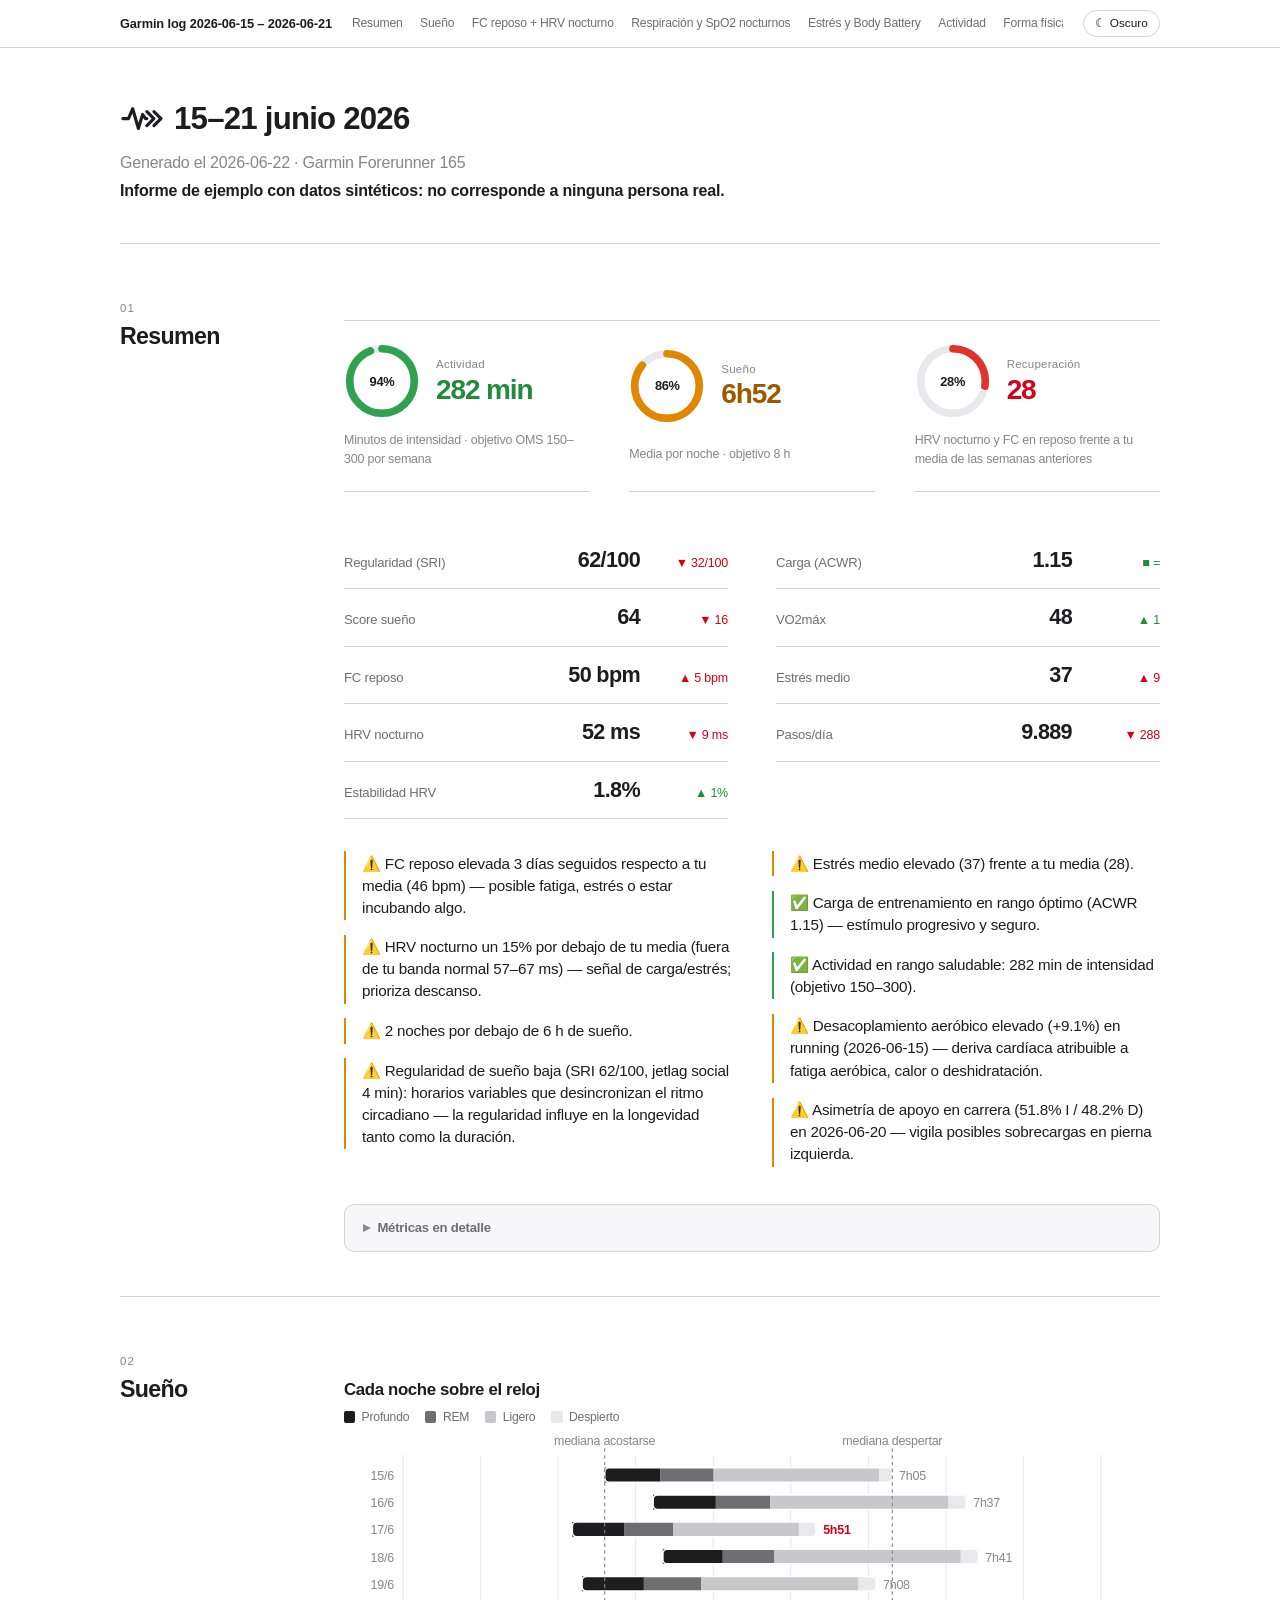
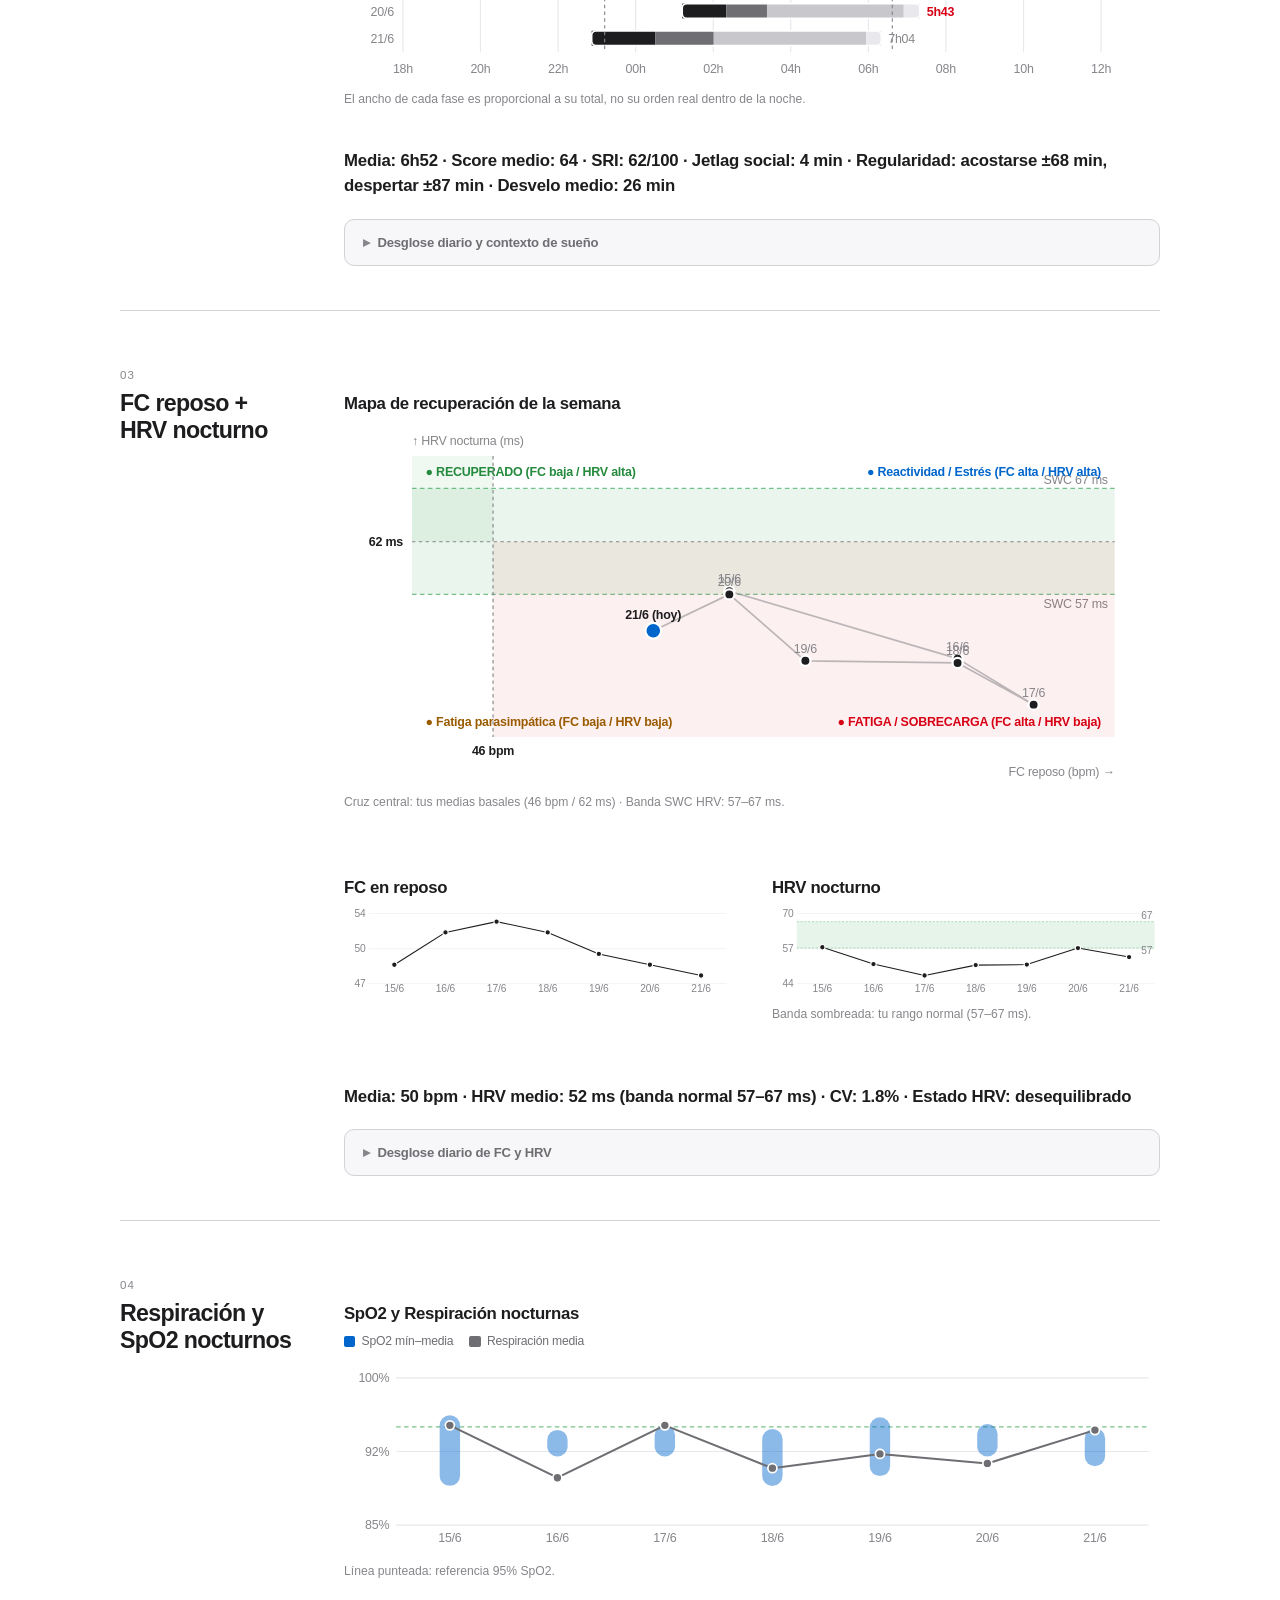
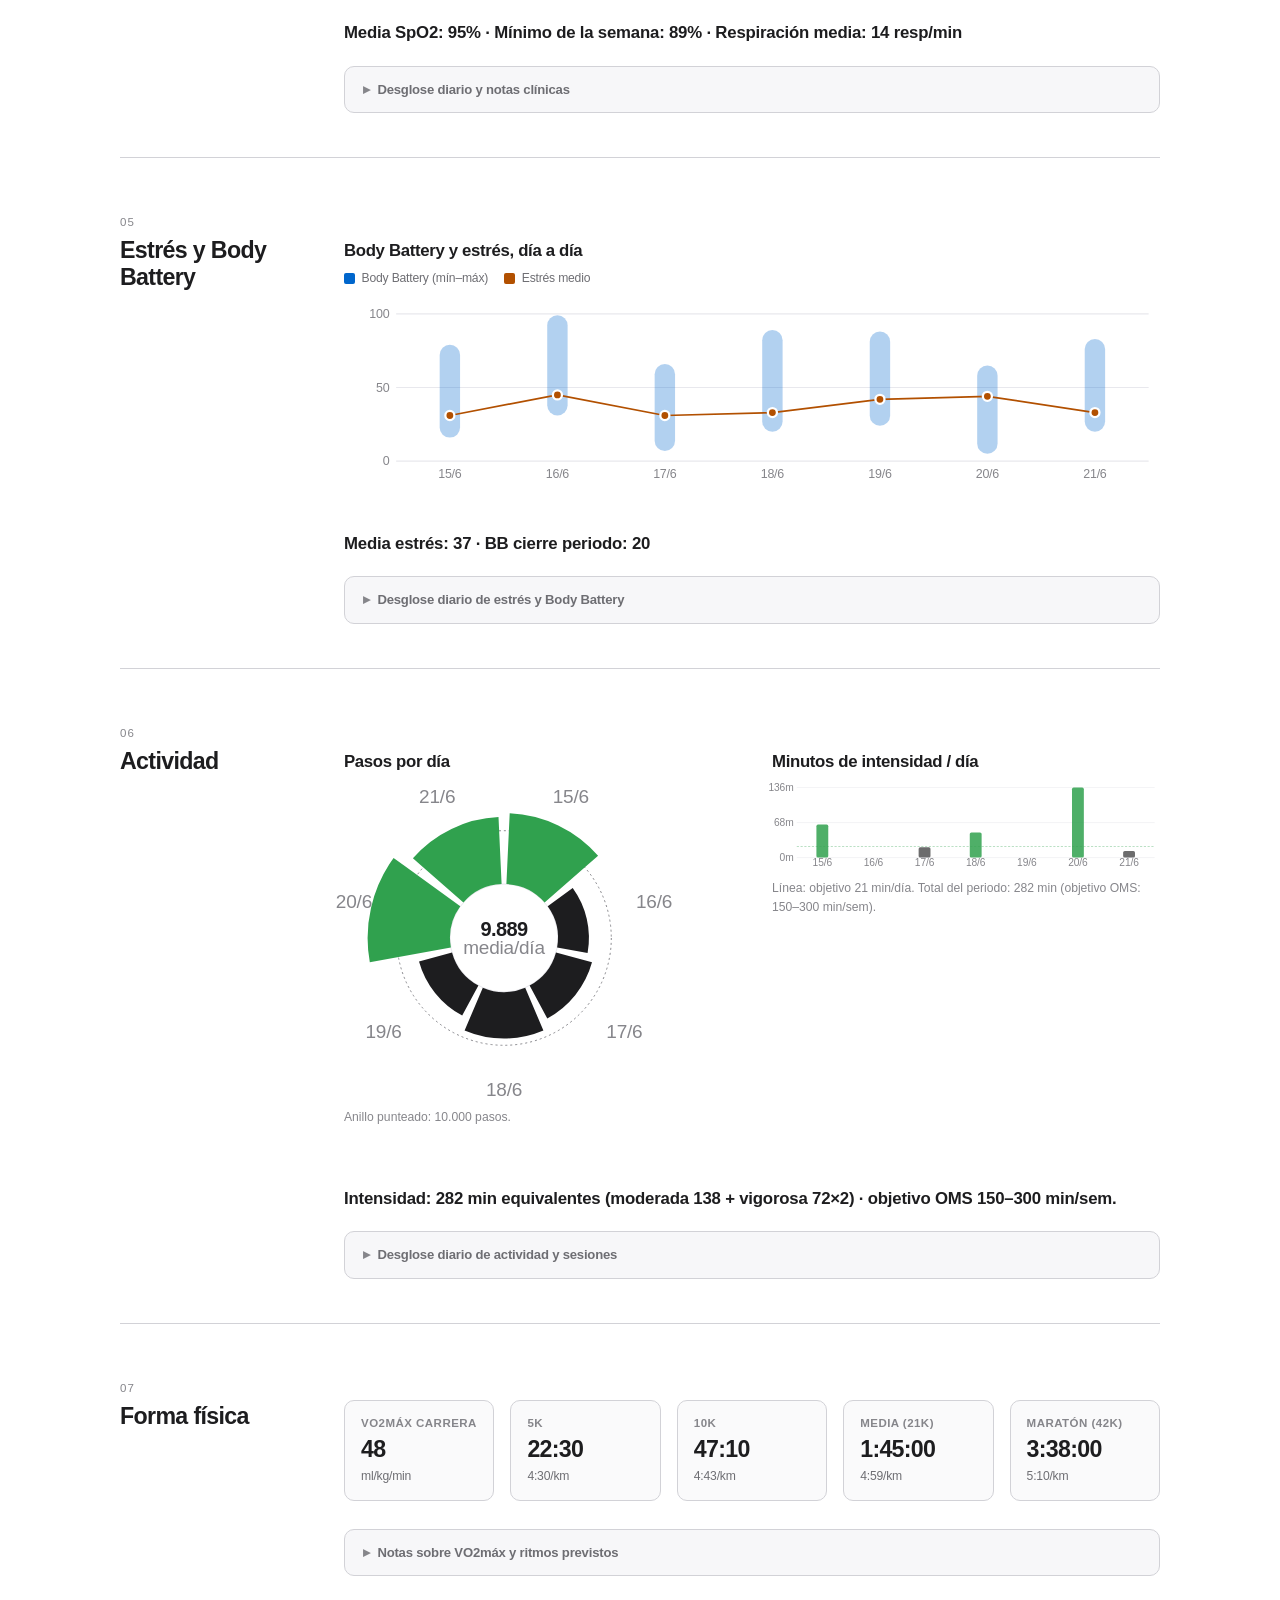
==== commit 3eb364a5: "Añadir métricas de regularidad, carga y estabilidad autonómica Nuevas métricas derivadas sobre los d" ====
--- a/docs/index.html
+++ b/docs/index.html
@@ -94,6 +94,7 @@
 ul { margin: .7rem 0; padding-left: 1.1rem; }
 li { margin: .35rem 0; }
 a { color: var(--accent); }
+.key-metric { font-size: 1.05rem; font-weight: 600; color: var(--ink); margin: 1.25rem 0 .75rem; }
 
 /* Anillos: uno por métrica, en fila. Cada ficha se lee sola. */
 .hero { display: grid; grid-template-columns: repeat(3, 1fr); gap: 0 2.5rem;
@@ -145,6 +146,86 @@
 ul.signals li.good { border-left-color: var(--ring-good); }
 ul.signals li.info { border-left-color: var(--accent); }
 @media (max-width: 46rem) { ul.signals { columns: 1; } }
+
+/* Desplegables de detalle */
+details.collapsible {
+  margin: 1.25rem 0 1.75rem;
+  border: 1px solid var(--hairline);
+  border-radius: 10px;
+  background: color-mix(in srgb, var(--paper) 65%, var(--grid));
+  overflow: hidden;
+}
+details.collapsible summary {
+  padding: .75rem 1.1rem;
+  font-size: .82rem;
+  font-weight: 600;
+  color: var(--ink2);
+  cursor: pointer;
+  user-select: none;
+  display: flex;
+  align-items: center;
+  gap: .5rem;
+  list-style: none;
+}
+details.collapsible summary::-webkit-details-marker { display: none; }
+details.collapsible summary::before {
+  content: "▸";
+  font-size: .9rem;
+  display: inline-block;
+  transition: transform .15s ease;
+  color: var(--muted);
+}
+details.collapsible[open] summary::before {
+  transform: rotate(90deg);
+}
+details.collapsible summary:hover {
+  color: var(--ink);
+  background: color-mix(in srgb, var(--ink) 4%, transparent);
+}
+details.collapsible[open] summary {
+  border-bottom: 1px solid var(--hairline);
+}
+details.collapsible .coll-body {
+  padding: .75rem 1.1rem 1rem;
+}
+details.collapsible .coll-body .tw {
+  margin: .5rem 0 1rem;
+}
+
+/* Tarjetas de Forma física */
+.fit-grid {
+  display: grid;
+  grid-template-columns: repeat(auto-fit, minmax(130px, 1fr));
+  gap: 1rem;
+  margin: 1.25rem 0 1.75rem;
+}
+.fit-card {
+  border: 1px solid var(--hairline);
+  border-radius: 10px;
+  padding: .9rem 1rem;
+  background: color-mix(in srgb, var(--paper) 80%, var(--grid));
+  display: flex;
+  flex-direction: column;
+  gap: .25rem;
+}
+.fit-label {
+  font-size: .72rem;
+  font-weight: 600;
+  color: var(--muted);
+  text-transform: uppercase;
+  letter-spacing: .04em;
+}
+.fit-val {
+  font-size: 1.45rem;
+  font-weight: 700;
+  letter-spacing: -.03em;
+  color: var(--ink);
+  line-height: 1.15;
+}
+.fit-sub {
+  font-size: .76rem;
+  color: var(--ink2);
+}
 
 /* Tablas: filetes, sin cajas ni cebra */
 .tw { overflow-x: auto; margin: 1.25rem 0 2rem; }
@@ -197,6 +278,19 @@
          stroke-linejoin: round; }
 .q-good { fill: var(--ring-good); opacity: .07; }
 .q-bad { fill: var(--ring-bad); opacity: .07; }
+.quad-label { font-size: 11px; font-weight: 600; font-family: inherit; }
+.quad-label.good { fill: var(--good); }
+.quad-label.bad { fill: var(--bad); }
+.quad-label.warn { fill: var(--warn); }
+.quad-label.info { fill: var(--accent); }
+.band-range { fill: var(--ring-good); opacity: .12; }
+.band-line { stroke: var(--ring-good); stroke-width: 1; stroke-dasharray: 4 3; opacity: .65; }
+.swc-band { fill: var(--ring-good); opacity: .10; }
+.spo2-bar { fill: var(--accent); opacity: .45; }
+.line.resp { fill: none; stroke: var(--ph-2); stroke-width: 1.8; }
+.dot.resp { fill: var(--ph-2); stroke: var(--paper); stroke-width: 1.5; }
+.int-bar { fill: var(--ink); opacity: .65; }
+.int-bar.good { fill: var(--ring-good); opacity: .85; }
 .ph-deep { fill: var(--ph-1); } .ph-rem { fill: var(--ph-2); }
 .ph-light { fill: var(--ph-3); } .ph-awake { fill: var(--ph-4); }
 .night-outline { fill: none; stroke: var(--paper); stroke-width: 1.5; }
@@ -221,55 +315,41 @@
 <p><strong>Informe de ejemplo con datos sintéticos: no corresponde a ninguna persona real.</strong></p>
 <hr>
 </header><section class="sec" id="resumen"><div class="sec-rail"><span class="sec-n">01</span><h2>Resumen</h2></div><div class="sec-body">
-<section class="hero"><div class="ring-card"><div class="ring-dial"><svg viewBox="0 0 80 80" role="img" aria-label="Actividad: 89% del objetivo"><circle cx="40" cy="40" r="34" class="ring-track" stroke-width="8"/><circle cx="40" cy="40" r="34" fill="none" stroke="var(--ring-good)" stroke-width="8" stroke-linecap="round" stroke-dasharray="213.6" stroke-dashoffset="24.2" transform="rotate(-90 40 40)"/></svg><span class="ring-pct">89%</span></div><div class="ring-text"><span class="ring-name">Actividad</span><span class="ring-val good">266 min</span></div><p class="ring-detail">Minutos de intensidad · objetivo OMS 150–300 por semana</p></div><div class="ring-card"><div class="ring-dial"><svg viewBox="0 0 80 80" role="img" aria-label="Sueño: 87% del objetivo"><circle cx="40" cy="40" r="34" class="ring-track" stroke-width="8"/><circle cx="40" cy="40" r="34" fill="none" stroke="var(--ring-warn)" stroke-width="8" stroke-linecap="round" stroke-dasharray="213.6" stroke-dashoffset="27.2" transform="rotate(-90 40 40)"/></svg><span class="ring-pct">87%</span></div><div class="ring-text"><span class="ring-name">Sueño</span><span class="ring-val warn">6h58</span></div><p class="ring-detail">Media por noche · objetivo 8 h</p></div><div class="ring-card"><div class="ring-dial"><svg viewBox="0 0 80 80" role="img" aria-label="Recuperación: 30% del objetivo"><circle cx="40" cy="40" r="34" class="ring-track" stroke-width="8"/><circle cx="40" cy="40" r="34" fill="none" stroke="var(--ring-bad)" stroke-width="8" stroke-linecap="round" stroke-dasharray="213.6" stroke-dashoffset="150.4" transform="rotate(-90 40 40)"/></svg><span class="ring-pct">30%</span></div><div class="ring-text"><span class="ring-name">Recuperación</span><span class="ring-val bad">30</span></div><p class="ring-detail">HRV nocturno y FC en reposo frente a tu media de las semanas anteriores</p></div></section><div class="tiles"><div class="tile"><div class="k">Regularidad (acostarse)</div><div class="v">±68 min</div><div class="t bad">▲ 52 min</div></div><div class="tile"><div class="k">Score sueño</div><div class="v">66</div><div class="t bad">▼ 15</div></div><div class="tile"><div class="k">FC reposo</div><div class="v">50 bpm</div><div class="t bad">▲ 5 bpm</div></div><div class="tile"><div class="k">HRV nocturno</div><div class="v">53 ms</div><div class="t bad">▼ 9 ms</div></div><div class="tile"><div class="k">VO2máx</div><div class="v">48</div><div class="t good">▲ 1</div></div><div class="tile"><div class="k">Estrés medio</div><div class="v">38</div><div class="t bad">▲ 9</div></div><div class="tile"><div class="k">Pasos/día</div><div class="v">9.995</div><div class="t good">▲ 219</div></div></div>
-<h3>Señales</h3>
-<ul class="signals"><li class="warn">⚠️ FC reposo elevada 3 días seguidos respecto a tu media (46 bpm) — posible fatiga, estrés o estar incubando algo.</li><li class="warn">⚠️ HRV nocturno un 14% por debajo de tu media — señal de carga/estrés; prioriza descanso.</li><li class="warn">⚠️ 2 noches por debajo de 6 h de sueño.</li><li class="warn">⚠️ Horario de sueño irregular: la hora de acostarte varía ±68 min esta semana — la regularidad pesa tanto como la duración.</li><li class="warn">⚠️ Estrés medio elevado (38) frente a tu media (29).</li><li class="good">✅ Actividad en rango saludable: 266 min de intensidad (objetivo 150–300).</li></ul>
-<h3>Métricas</h3>
-<div class='tw'><table><thead><tr><th>Métrica</th><th style="text-align:right">Esta semana</th><th style="text-align:right">Tu media (~4 sem)</th><th style="text-align:center">Tendencia</th></tr></thead><tbody><tr><td>Sueño</td><td style="text-align:right">6h58</td><td style="text-align:right">7h55</td><td style="text-align:center">▼ 57 min</td></tr><tr><td>Regularidad (acostarse)</td><td style="text-align:right">±68 min</td><td style="text-align:right">±15 min</td><td style="text-align:center">▲ 52 min</td></tr><tr><td>Score sueño</td><td style="text-align:right">66</td><td style="text-align:right">81</td><td style="text-align:center">▼ 15</td></tr><tr><td>FC reposo</td><td style="text-align:right">50 bpm</td><td style="text-align:right">46 bpm</td><td style="text-align:center">▲ 5 bpm</td></tr><tr><td>HRV nocturno</td><td style="text-align:right">53 ms</td><td style="text-align:right">62 ms</td><td style="text-align:center">▼ 9 ms</td></tr><tr><td>VO2máx</td><td style="text-align:right">48</td><td style="text-align:right">47</td><td style="text-align:center">▲ 1</td></tr><tr><td>Estrés medio</td><td style="text-align:right">38</td><td style="text-align:right">29</td><td style="text-align:center">▲ 9</td></tr><tr><td>Pasos/día</td><td style="text-align:right">9.995</td><td style="text-align:right">9.775</td><td style="text-align:center">▲ 219</td></tr><tr><td>Min. intensidad/sem</td><td style="text-align:right">266 min</td><td style="text-align:right">212 min</td><td style="text-align:center">▲ 54 min</td></tr></tbody></table></div>
-<hr>
+<section class="hero"><div class="ring-card"><div class="ring-dial"><svg viewBox="0 0 80 80" role="img" aria-label="Actividad: 94% del objetivo"><circle cx="40" cy="40" r="34" class="ring-track" stroke-width="8"/><circle cx="40" cy="40" r="34" fill="none" stroke="var(--ring-good)" stroke-width="8" stroke-linecap="round" stroke-dasharray="213.6" stroke-dashoffset="12.8" transform="rotate(-90 40 40)"/></svg><span class="ring-pct">94%</span></div><div class="ring-text"><span class="ring-name">Actividad</span><span class="ring-val good">282 min</span></div><p class="ring-detail">Minutos de intensidad · objetivo OMS 150–300 por semana</p></div><div class="ring-card"><div class="ring-dial"><svg viewBox="0 0 80 80" role="img" aria-label="Sueño: 86% del objetivo"><circle cx="40" cy="40" r="34" class="ring-track" stroke-width="8"/><circle cx="40" cy="40" r="34" fill="none" stroke="var(--ring-warn)" stroke-width="8" stroke-linecap="round" stroke-dasharray="213.6" stroke-dashoffset="30.0" transform="rotate(-90 40 40)"/></svg><span class="ring-pct">86%</span></div><div class="ring-text"><span class="ring-name">Sueño</span><span class="ring-val warn">6h52</span></div><p class="ring-detail">Media por noche · objetivo 8 h</p></div><div class="ring-card"><div class="ring-dial"><svg viewBox="0 0 80 80" role="img" aria-label="Recuperación: 28% del objetivo"><circle cx="40" cy="40" r="34" class="ring-track" stroke-width="8"/><circle cx="40" cy="40" r="34" fill="none" stroke="var(--ring-bad)" stroke-width="8" stroke-linecap="round" stroke-dasharray="213.6" stroke-dashoffset="154.9" transform="rotate(-90 40 40)"/></svg><span class="ring-pct">28%</span></div><div class="ring-text"><span class="ring-name">Recuperación</span><span class="ring-val bad">28</span></div><p class="ring-detail">HRV nocturno y FC en reposo frente a tu media de las semanas anteriores</p></div></section><div class="tiles"><div class="tile"><div class="k">Regularidad (SRI)</div><div class="v">62/100</div><div class="t bad">▼ 32/100</div></div><div class="tile"><div class="k">Score sueño</div><div class="v">64</div><div class="t bad">▼ 16</div></div><div class="tile"><div class="k">FC reposo</div><div class="v">50 bpm</div><div class="t bad">▲ 5 bpm</div></div><div class="tile"><div class="k">HRV nocturno</div><div class="v">52 ms</div><div class="t bad">▼ 9 ms</div></div><div class="tile"><div class="k">Estabilidad HRV</div><div class="v">1.8%</div><div class="t good">▲ 1%</div></div><div class="tile"><div class="k">Carga (ACWR)</div><div class="v">1.15</div><div class="t good">■ =</div></div><div class="tile"><div class="k">VO2máx</div><div class="v">48</div><div class="t good">▲ 1</div></div><div class="tile"><div class="k">Estrés medio</div><div class="v">37</div><div class="t bad">▲ 9</div></div><div class="tile"><div class="k">Pasos/día</div><div class="v">9.889</div><div class="t bad">▼ 288</div></div></div>
+<ul class="signals"><li class="warn">⚠️ FC reposo elevada 3 días seguidos respecto a tu media (46 bpm) — posible fatiga, estrés o estar incubando algo.</li><li class="warn">⚠️ HRV nocturno un 15% por debajo de tu media (fuera de tu banda normal 57–67 ms) — señal de carga/estrés; prioriza descanso.</li><li class="warn">⚠️ 2 noches por debajo de 6 h de sueño.</li><li class="warn">⚠️ Regularidad de sueño baja (SRI 62/100, jetlag social 4 min): horarios variables que desincronizan el ritmo circadiano — la regularidad influye en la longevidad tanto como la duración.</li><li class="warn">⚠️ Estrés medio elevado (37) frente a tu media (28).</li><li class="good">✅ Carga de entrenamiento en rango óptimo (ACWR 1.15) — estímulo progresivo y seguro.</li><li class="good">✅ Actividad en rango saludable: 282 min de intensidad (objetivo 150–300).</li><li class="warn">⚠️ Desacoplamiento aeróbico elevado (+9.1%) en running (2026-06-15) — deriva cardíaca atribuible a fatiga aeróbica, calor o deshidratación.</li><li class="warn">⚠️ Asimetría de apoyo en carrera (51.8% I / 48.2% D) en 2026-06-20 — vigila posibles sobrecargas en pierna izquierda.</li></ul>
+<details class="collapsible"><summary>Métricas en detalle</summary><div class="coll-body"><div class='tw'><table><thead><tr><th>Métrica</th><th style="text-align:right">Esta semana</th><th style="text-align:right">Tu media (~4 sem)</th><th style="text-align:center">Tendencia</th></tr></thead><tbody><tr><td>Sueño</td><td style="text-align:right">6h52</td><td style="text-align:right">7h51</td><td style="text-align:center">▼ 59 min</td></tr><tr><td>Regularidad (SRI)</td><td style="text-align:right">62/100</td><td style="text-align:right">94/100</td><td style="text-align:center">▼ 32/100</td></tr><tr><td>Score sueño</td><td style="text-align:right">64</td><td style="text-align:right">80</td><td style="text-align:center">▼ 16</td></tr><tr><td>FC reposo</td><td style="text-align:right">50 bpm</td><td style="text-align:right">46 bpm</td><td style="text-align:center">▲ 5 bpm</td></tr><tr><td>HRV nocturno</td><td style="text-align:right">52 ms</td><td style="text-align:right">62 ms</td><td style="text-align:center">▼ 9 ms</td></tr><tr><td>Estabilidad HRV</td><td style="text-align:right">1.8%</td><td style="text-align:right">0.7%</td><td style="text-align:center">▲ 1%</td></tr><tr><td>Carga (ACWR)</td><td style="text-align:right">1.15</td><td style="text-align:right">1.14</td><td style="text-align:center">■ =</td></tr><tr><td>VO2máx</td><td style="text-align:right">48</td><td style="text-align:right">47</td><td style="text-align:center">▲ 1</td></tr><tr><td>Estrés medio</td><td style="text-align:right">37</td><td style="text-align:right">28</td><td style="text-align:center">▲ 9</td></tr><tr><td>Pasos/día</td><td style="text-align:right">9.889</td><td style="text-align:right">10.176</td><td style="text-align:center">▼ 288</td></tr><tr><td>Min. intensidad/sem</td><td style="text-align:right">282 min</td><td style="text-align:right">270 min</td><td style="text-align:center">▲ 12 min</td></tr></tbody></table></div></div></details>
 </div></section>
 <section class="sec" id="sueno"><div class="sec-rail"><span class="sec-n">02</span><h2>Sueño</h2></div><div class="sec-body">
-<figure class="chart"><figcaption>Cada noche sobre el reloj</figcaption><div class="legend"><span class="lg"><i style="background:var(--ph-1)"></i>Profundo</span><span class="lg"><i style="background:var(--ph-2)"></i>REM</span><span class="lg"><i style="background:var(--ph-3)"></i>Ligero</span><span class="lg"><i style="background:var(--ph-4)"></i>Despierto</span></div><svg viewBox="0 0 720 216" role="img" aria-label="Cada noche sobre el reloj"><line x1="52.0" y1="16.0" x2="52.0" y2="190.0" class="grid"/><text x="52.0" y="208" class="tick" text-anchor="middle">18h</text><line x1="120.4" y1="16.0" x2="120.4" y2="190.0" class="grid"/><text x="120.4" y="208" class="tick" text-anchor="middle">20h</text><line x1="188.9" y1="16.0" x2="188.9" y2="190.0" class="grid"/><text x="188.9" y="208" class="tick" text-anchor="middle">22h</text><line x1="257.3" y1="16.0" x2="257.3" y2="190.0" class="grid"/><text x="257.3" y="208" class="tick" text-anchor="middle">00h</text><line x1="325.8" y1="16.0" x2="325.8" y2="190.0" class="grid"/><text x="325.8" y="208" class="tick" text-anchor="middle">02h</text><line x1="394.2" y1="16.0" x2="394.2" y2="190.0" class="grid"/><text x="394.2" y="208" class="tick" text-anchor="middle">04h</text><line x1="462.7" y1="16.0" x2="462.7" y2="190.0" class="grid"/><text x="462.7" y="208" class="tick" text-anchor="middle">06h</text><line x1="531.1" y1="16.0" x2="531.1" y2="190.0" class="grid"/><text x="531.1" y="208" class="tick" text-anchor="middle">08h</text><line x1="599.6" y1="16.0" x2="599.6" y2="190.0" class="grid"/><text x="599.6" y="208" class="tick" text-anchor="middle">10h</text><line x1="668.0" y1="16.0" x2="668.0" y2="190.0" class="grid"/><text x="668.0" y="208" class="tick" text-anchor="middle">12h</text><text x="44" y="38.0" text-anchor="end" class="tick">15/6</text><g><title>15/6: 23:12 → 07:00 · 7h31</title><rect x="230.0" y="27.0" width="51.8" height="13" class="ph-deep"/><rect x="281.8" y="27.0" width="45.5" height="13" class="ph-rem"/><rect x="327.3" y="27.0" width="160.0" height="13" class="ph-light"/><rect x="487.2" y="27.0" width="10.1" height="13" class="ph-awake"/><rect x="230.0" y="27.0" width="267.4" height="13" rx="4" class="night-outline"/></g><text x="503.3" y="38.0" class="tick">7h31</text><text x="44" y="62.0" text-anchor="end" class="tick">16/6</text><g><title>16/6: 00:27 → 08:28 · 7h35</title><rect x="272.7" y="51.0" width="60.1" height="13" class="ph-deep"/><rect x="332.9" y="51.0" width="48.2" height="13" class="ph-rem"/><rect x="381.1" y="51.0" width="150.9" height="13" class="ph-light"/><rect x="532.0" y="51.0" width="15.3" height="13" class="ph-awake"/><rect x="272.7" y="51.0" width="274.6" height="13" rx="4" class="night-outline"/></g><text x="553.3" y="62.0" class="tick">7h35</text><text x="44" y="86.0" text-anchor="end" class="tick">17/6</text><g><title>17/6: 22:22 → 04:42 · 5h60</title><rect x="201.4" y="75.0" width="41.3" height="13" class="ph-deep"/><rect x="242.8" y="75.0" width="41.2" height="13" class="ph-rem"/><rect x="284.0" y="75.0" width="122.6" height="13" class="ph-light"/><rect x="406.6" y="75.0" width="12.1" height="13" class="ph-awake"/><rect x="201.4" y="75.0" width="217.2" height="13" rx="4" class="night-outline"/></g><text x="424.7" y="86.0" class="tick short">5h60</text><text x="44" y="110.0" text-anchor="end" class="tick">18/6</text><g><title>18/6: 00:42 → 08:21 · 7h13</title><rect x="281.3" y="99.0" width="53.1" height="13" class="ph-deep"/><rect x="334.4" y="99.0" width="54.1" height="13" class="ph-rem"/><rect x="388.6" y="99.0" width="139.9" height="13" class="ph-light"/><rect x="528.5" y="99.0" width="14.9" height="13" class="ph-awake"/><rect x="281.3" y="99.0" width="262.0" height="13" rx="4" class="night-outline"/></g><text x="549.3" y="110.0" class="tick">7h13</text><text x="44" y="134.0" text-anchor="end" class="tick">19/6</text><g><title>19/6: 22:37 → 06:26 · 7h23</title><rect x="210.0" y="123.0" width="55.6" height="13" class="ph-deep"/><rect x="265.6" y="123.0" width="49.8" height="13" class="ph-rem"/><rect x="315.4" y="123.0" width="147.4" height="13" class="ph-light"/><rect x="462.8" y="123.0" width="14.7" height="13" class="ph-awake"/><rect x="210.0" y="123.0" width="267.6" height="13" rx="4" class="night-outline"/></g><text x="483.5" y="134.0" class="tick">7h23</text><text x="44" y="158.0" text-anchor="end" class="tick">20/6</text><g><title>20/6: 01:12 → 07:31 · 5h52</title><rect x="298.4" y="147.0" width="47.3" height="13" class="ph-deep"/><rect x="345.7" y="147.0" width="41.4" height="13" class="ph-rem"/><rect x="387.1" y="147.0" width="112.1" height="13" class="ph-light"/><rect x="499.2" y="147.0" width="15.9" height="13" class="ph-awake"/><rect x="298.4" y="147.0" width="216.6" height="13" rx="4" class="night-outline"/></g><text x="521.0" y="158.0" class="tick short">5h52</text><text x="44" y="182.0" text-anchor="end" class="tick">21/6</text><g><title>21/6: 22:52 → 06:38 · 7h19</title><rect x="218.5" y="171.0" width="52.7" height="13" class="ph-deep"/><rect x="271.2" y="171.0" width="50.9" height="13" class="ph-rem"/><rect x="322.1" y="171.0" width="146.7" height="13" class="ph-light"/><rect x="468.8" y="171.0" width="15.6" height="13" class="ph-awake"/><rect x="218.5" y="171.0" width="265.8" height="13" rx="4" class="night-outline"/></g><text x="490.3" y="182.0" class="tick">7h19</text><line x1="230.0" y1="10.0" x2="230.0" y2="190.0" class="median"/><text x="230.0" y="7.0" class="tick" text-anchor="middle">mediana acostarse</text><line x1="497.3" y1="10.0" x2="497.3" y2="190.0" class="median"/><text x="497.3" y="7.0" class="tick" text-anchor="middle">mediana despertar</text></svg><figcaption class="note">El ancho de cada fase es proporcional a su total, no su orden real dentro de la noche.</figcaption></figure>
-<div class='tw'><table><thead><tr><th>Día</th><th style="text-align:center">Acostarse</th><th style="text-align:center">Despertar</th><th style="text-align:right">Horas</th><th style="text-align:right">Siesta</th><th style="text-align:right">Deep</th><th style="text-align:right">REM</th><th style="text-align:right">Light</th><th style="text-align:right">Score</th></tr></thead><tbody><tr><td>Lun</td><td style="text-align:center">23:12</td><td style="text-align:center">07:00</td><td style="text-align:right">7h31</td><td style="text-align:right">–</td><td style="text-align:right">1h30</td><td style="text-align:right">1h19</td><td style="text-align:right">4h40</td><td style="text-align:right">71</td></tr><tr><td>Mar</td><td style="text-align:center">00:27</td><td style="text-align:center">08:28</td><td style="text-align:right">7h34</td><td style="text-align:right">–</td><td style="text-align:right">1h45</td><td style="text-align:right">1h24</td><td style="text-align:right">4h24</td><td style="text-align:right">71</td></tr><tr><td>Mié</td><td style="text-align:center">22:22</td><td style="text-align:center">04:42</td><td style="text-align:right">5h59</td><td style="text-align:right">–</td><td style="text-align:right">1h12</td><td style="text-align:right">1h12</td><td style="text-align:right">3h34</td><td style="text-align:right">59</td></tr><tr><td>Jue</td><td style="text-align:center">00:42</td><td style="text-align:center">08:21</td><td style="text-align:right">7h13</td><td style="text-align:right">–</td><td style="text-align:right">1h33</td><td style="text-align:right">1h34</td><td style="text-align:right">4h05</td><td style="text-align:right">71</td></tr><tr><td>Vie</td><td style="text-align:center">22:37</td><td style="text-align:center">06:26</td><td style="text-align:right">7h23</td><td style="text-align:right">–</td><td style="text-align:right">1h37</td><td style="text-align:right">1h27</td><td style="text-align:right">4h18</td><td style="text-align:right">68</td></tr><tr><td>Sáb</td><td style="text-align:center">01:12</td><td style="text-align:center">07:31</td><td style="text-align:right">5h51</td><td style="text-align:right">–</td><td style="text-align:right">1h22</td><td style="text-align:right">1h12</td><td style="text-align:right">3h16</td><td style="text-align:right">54</td></tr><tr><td>Dom</td><td style="text-align:center">22:52</td><td style="text-align:center">06:38</td><td style="text-align:right">7h18</td><td style="text-align:right">0h36</td><td style="text-align:right">1h32</td><td style="text-align:right">1h29</td><td style="text-align:right">4h17</td><td style="text-align:right">65</td></tr></tbody></table></div>
-<p><strong>Media:</strong> 6h58 · Score medio: 66 · Regularidad: acostarse ±68 min, despertar ±77 min · Desvelo medio: 25 min</p>
-<p><strong>Siestas:</strong> 1 de 7 días, 0h36 de media (0h36 en total) · Despertares: 2/noche · Estrés durante el sueño: 22 · Body Battery recuperada: +58</p>
-<p><em>La regularidad (cuánto varían tus horarios) influye en la salud tanto como las horas dormidas: cuanto menor la dispersión, mejor.</em></p>
+<figure class="chart"><figcaption>Cada noche sobre el reloj</figcaption><div class="legend"><span class="lg"><i style="background:var(--ph-1)"></i>Profundo</span><span class="lg"><i style="background:var(--ph-2)"></i>REM</span><span class="lg"><i style="background:var(--ph-3)"></i>Ligero</span><span class="lg"><i style="background:var(--ph-4)"></i>Despierto</span></div><svg viewBox="0 0 720 216" role="img" aria-label="Cada noche sobre el reloj"><line x1="52.0" y1="16.0" x2="52.0" y2="190.0" class="grid"/><text x="52.0" y="208" class="tick" text-anchor="middle">18h</text><line x1="120.4" y1="16.0" x2="120.4" y2="190.0" class="grid"/><text x="120.4" y="208" class="tick" text-anchor="middle">20h</text><line x1="188.9" y1="16.0" x2="188.9" y2="190.0" class="grid"/><text x="188.9" y="208" class="tick" text-anchor="middle">22h</text><line x1="257.3" y1="16.0" x2="257.3" y2="190.0" class="grid"/><text x="257.3" y="208" class="tick" text-anchor="middle">00h</text><line x1="325.8" y1="16.0" x2="325.8" y2="190.0" class="grid"/><text x="325.8" y="208" class="tick" text-anchor="middle">02h</text><line x1="394.2" y1="16.0" x2="394.2" y2="190.0" class="grid"/><text x="394.2" y="208" class="tick" text-anchor="middle">04h</text><line x1="462.7" y1="16.0" x2="462.7" y2="190.0" class="grid"/><text x="462.7" y="208" class="tick" text-anchor="middle">06h</text><line x1="531.1" y1="16.0" x2="531.1" y2="190.0" class="grid"/><text x="531.1" y="208" class="tick" text-anchor="middle">08h</text><line x1="599.6" y1="16.0" x2="599.6" y2="190.0" class="grid"/><text x="599.6" y="208" class="tick" text-anchor="middle">10h</text><line x1="668.0" y1="16.0" x2="668.0" y2="190.0" class="grid"/><text x="668.0" y="208" class="tick" text-anchor="middle">12h</text><text x="44" y="38.0" text-anchor="end" class="tick">15/6</text><g><title>15/6: 23:12 → 06:37 · 7h05</title><rect x="230.0" y="27.0" width="49.1" height="13" class="ph-deep"/><rect x="279.0" y="27.0" width="47.1" height="13" class="ph-rem"/><rect x="326.1" y="27.0" width="146.0" height="13" class="ph-light"/><rect x="472.1" y="27.0" width="11.7" height="13" class="ph-awake"/><rect x="230.0" y="27.0" width="253.8" height="13" rx="4" class="night-outline"/></g><text x="489.8" y="38.0" class="tick">7h05</text><text x="44" y="62.0" text-anchor="end" class="tick">16/6</text><g><title>16/6: 00:27 → 08:31 · 7h37</title><rect x="272.7" y="51.0" width="55.4" height="13" class="ph-deep"/><rect x="328.2" y="51.0" width="47.9" height="13" class="ph-rem"/><rect x="376.1" y="51.0" width="157.3" height="13" class="ph-light"/><rect x="533.4" y="51.0" width="15.8" height="13" class="ph-awake"/><rect x="272.7" y="51.0" width="276.5" height="13" rx="4" class="night-outline"/></g><text x="555.2" y="62.0" class="tick">7h37</text><text x="44" y="86.0" text-anchor="end" class="tick">17/6</text><g><title>17/6: 22:22 → 04:39 · 5h51</title><rect x="201.4" y="75.0" width="45.7" height="13" class="ph-deep"/><rect x="247.1" y="75.0" width="43.5" height="13" class="ph-rem"/><rect x="290.6" y="75.0" width="110.8" height="13" class="ph-light"/><rect x="401.4" y="75.0" width="15.4" height="13" class="ph-awake"/><rect x="201.4" y="75.0" width="215.3" height="13" rx="4" class="night-outline"/></g><text x="422.8" y="86.0" class="tick short">5h51</text><text x="44" y="110.0" text-anchor="end" class="tick">18/6</text><g><title>18/6: 00:42 → 08:50 · 7h41</title><rect x="281.3" y="99.0" width="52.9" height="13" class="ph-deep"/><rect x="334.2" y="99.0" width="45.6" height="13" class="ph-rem"/><rect x="379.8" y="99.0" width="164.4" height="13" class="ph-light"/><rect x="544.2" y="99.0" width="15.7" height="13" class="ph-awake"/><rect x="281.3" y="99.0" width="278.6" height="13" rx="4" class="night-outline"/></g><text x="565.9" y="110.0" class="tick">7h41</text><text x="44" y="134.0" text-anchor="end" class="tick">19/6</text><g><title>19/6: 22:37 → 06:12 · 7h08</title><rect x="210.0" y="123.0" width="54.6" height="13" class="ph-deep"/><rect x="264.6" y="123.0" width="50.6" height="13" class="ph-rem"/><rect x="315.1" y="123.0" width="138.9" height="13" class="ph-light"/><rect x="454.0" y="123.0" width="15.7" height="13" class="ph-awake"/><rect x="210.0" y="123.0" width="259.7" height="13" rx="4" class="night-outline"/></g><text x="475.6" y="134.0" class="tick">7h08</text><text x="44" y="158.0" text-anchor="end" class="tick">20/6</text><g><title>20/6: 01:12 → 07:19 · 5h43</title><rect x="298.4" y="147.0" width="38.9" height="13" class="ph-deep"/><rect x="337.3" y="147.0" width="35.9" height="13" class="ph-rem"/><rect x="373.2" y="147.0" width="120.7" height="13" class="ph-light"/><rect x="493.9" y="147.0" width="14.4" height="13" class="ph-awake"/><rect x="298.4" y="147.0" width="209.8" height="13" rx="4" class="night-outline"/></g><text x="514.2" y="158.0" class="tick short">5h43</text><text x="44" y="182.0" text-anchor="end" class="tick">21/6</text><g><title>21/6: 22:52 → 06:20 · 7h04</title><rect x="218.5" y="171.0" width="56.3" height="13" class="ph-deep"/><rect x="274.8" y="171.0" width="51.4" height="13" class="ph-rem"/><rect x="326.3" y="171.0" width="134.4" height="13" class="ph-light"/><rect x="460.7" y="171.0" width="13.5" height="13" class="ph-awake"/><rect x="218.5" y="171.0" width="255.6" height="13" rx="4" class="night-outline"/></g><text x="480.2" y="182.0" class="tick">7h04</text><line x1="230.0" y1="10.0" x2="230.0" y2="190.0" class="median"/><text x="230.0" y="7.0" class="tick" text-anchor="middle">mediana acostarse</text><line x1="483.8" y1="10.0" x2="483.8" y2="190.0" class="median"/><text x="483.8" y="7.0" class="tick" text-anchor="middle">mediana despertar</text></svg><figcaption class="note">El ancho de cada fase es proporcional a su total, no su orden real dentro de la noche.</figcaption></figure>
+<p class='key-metric'><strong>Media:</strong> 6h52 · Score medio: 64 · SRI: 62/100 · Jetlag social: 4 min · Regularidad: acostarse ±68 min, despertar ±87 min · Desvelo medio: 26 min</p>
+<details class="collapsible"><summary>Desglose diario y contexto de sueño</summary><div class="coll-body"><div class='tw'><table><thead><tr><th>Día</th><th style="text-align:center">Acostarse</th><th style="text-align:center">Despertar</th><th style="text-align:right">Horas</th><th style="text-align:right">Siesta</th><th style="text-align:right">Deep</th><th style="text-align:right">REM</th><th style="text-align:right">Light</th><th style="text-align:right">Score</th></tr></thead><tbody><tr><td>Lun</td><td style="text-align:center">23:12</td><td style="text-align:center">06:37</td><td style="text-align:right">7h04</td><td style="text-align:right">–</td><td style="text-align:right">1h26</td><td style="text-align:right">1h22</td><td style="text-align:right">4h16</td><td style="text-align:right">66</td></tr><tr><td>Mar</td><td style="text-align:center">00:27</td><td style="text-align:center">08:31</td><td style="text-align:right">7h37</td><td style="text-align:right">–</td><td style="text-align:right">1h37</td><td style="text-align:right">1h24</td><td style="text-align:right">4h35</td><td style="text-align:right">72</td></tr><tr><td>Mié</td><td style="text-align:center">22:22</td><td style="text-align:center">04:39</td><td style="text-align:right">5h50</td><td style="text-align:right">–</td><td style="text-align:right">1h20</td><td style="text-align:right">1h16</td><td style="text-align:right">3h14</td><td style="text-align:right">55</td></tr><tr><td>Jue</td><td style="text-align:center">00:42</td><td style="text-align:center">08:50</td><td style="text-align:right">7h40</td><td style="text-align:right">–</td><td style="text-align:right">1h32</td><td style="text-align:right">1h20</td><td style="text-align:right">4h48</td><td style="text-align:right">68</td></tr><tr><td>Vie</td><td style="text-align:center">22:37</td><td style="text-align:center">06:12</td><td style="text-align:right">7h07</td><td style="text-align:right">–</td><td style="text-align:right">1h35</td><td style="text-align:right">1h28</td><td style="text-align:right">4h03</td><td style="text-align:right">67</td></tr><tr><td>Sáb</td><td style="text-align:center">01:12</td><td style="text-align:center">07:19</td><td style="text-align:right">5h42</td><td style="text-align:right">–</td><td style="text-align:right">1h08</td><td style="text-align:right">1h02</td><td style="text-align:right">3h31</td><td style="text-align:right">55</td></tr><tr><td>Dom</td><td style="text-align:center">22:52</td><td style="text-align:center">06:20</td><td style="text-align:right">7h04</td><td style="text-align:right">0h25</td><td style="text-align:right">1h38</td><td style="text-align:right">1h30</td><td style="text-align:right">3h55</td><td style="text-align:right">68</td></tr></tbody></table></div><p><strong>Siestas:</strong> 1 de 7 días, 0h25 de media (0h25 en total) · Despertares: 2/noche · Estrés durante el sueño: 22 · Body Battery recuperada: +55</p><p><em>La regularidad circadiana (SRI) y la dispersión horaria influyen en la salud y la recuperación tanto como las horas dormidas.</em></p></div></details>
 </div></section>
 <section class="sec" id="fc-reposo-hrv-nocturno"><div class="sec-rail"><span class="sec-n">03</span><h2>FC reposo + HRV nocturno</h2></div><div class="sec-body">
-<figure class="chart square"><figcaption>Mapa de recuperación de la semana</figcaption><svg viewBox="0 0 360 280" role="img" aria-label="Mapa de recuperación de la semana"><rect x="44" y="26" width="34.6" height="24.7" class="q-good"/><rect x="78.6" y="50.7" width="265.4" height="189.3" class="q-bad"/><line x1="78.6" y1="26" x2="78.6" y2="240" class="median"/><line x1="44" y1="50.7" x2="344" y2="50.7" class="median"/><text x="48" y="38" class="tick">recuperado</text><text x="340" y="234" class="tick" text-anchor="end">fatiga</text><text x="38" y="45.7" class="tick" text-anchor="end">62</text><text x="78.6" y="255" class="tick" text-anchor="middle">46</text><text x="344" y="272" class="tick" text-anchor="end">FC reposo (bpm) →</text><text x="12" y="30" class="tick">HRV (ms) ↑</text><polyline points="180.2,82.0 277.1,215.3 309.4,207.5 277.1,191.8 212.5,197.0 180.2,143.4 147.8,101.6" class="trail"/><circle cx="180.2" cy="82.0" r="4" class="dot"><title>15/6: 49 bpm · 59 ms</title></circle><circle cx="277.1" cy="215.3" r="4" class="dot"><title>16/6: 52 bpm · 49 ms</title></circle><circle cx="309.4" cy="207.5" r="4" class="dot"><title>17/6: 53 bpm · 50 ms</title></circle><circle cx="277.1" cy="191.8" r="4" class="dot"><title>18/6: 52 bpm · 51 ms</title></circle><circle cx="212.5" cy="197.0" r="4" class="dot"><title>19/6: 50 bpm · 51 ms</title></circle><circle cx="180.2" cy="143.4" r="4" class="dot"><title>20/6: 49 bpm · 55 ms</title></circle><circle cx="147.8" cy="101.6" r="6" class="dot last"><title>21/6: 48 bpm · 58 ms</title></circle><text x="147.8" y="89.6" class="tick strong" text-anchor="middle">21/6</text></svg><figcaption class="note">Cruz: tu media (46 bpm / 62 ms).</figcaption></figure><div class="pair"><figure class="chart"><figcaption>FC en reposo</figcaption><svg viewBox="0 0 720 170" role="img" aria-label="FC en reposo"><line x1="46" y1="144.0" x2="710" y2="144.0" class="grid"/><text x="40" y="144.0" class="tick" text-anchor="end" dominant-baseline="central">47</text><line x1="46" y1="79.0" x2="710" y2="79.0" class="grid"/><text x="40" y="79.0" class="tick" text-anchor="end" dominant-baseline="central">50</text><line x1="46" y1="14.0" x2="710" y2="14.0" class="grid"/><text x="40" y="14.0" class="tick" text-anchor="end" dominant-baseline="central">54</text><text x="93.4" y="159" class="tick" text-anchor="middle">15/6</text><text x="188.3" y="159" class="tick" text-anchor="middle">16/6</text><text x="283.1" y="159" class="tick" text-anchor="middle">17/6</text><text x="378.0" y="159" class="tick" text-anchor="middle">18/6</text><text x="472.9" y="159" class="tick" text-anchor="middle">19/6</text><text x="567.7" y="159" class="tick" text-anchor="middle">20/6</text><text x="662.6" y="159" class="tick" text-anchor="middle">21/6</text><polyline points="93.4,109.0 188.3,49.0 283.1,29.0 378.0,49.0 472.9,89.0 567.7,109.0 662.6,129.0" class="line"/><circle cx="93.4" cy="109.0" r="4" class="dot"><title>15/6: 49 bpm</title></circle><circle cx="188.3" cy="49.0" r="4" class="dot"><title>16/6: 52 bpm</title></circle><circle cx="283.1" cy="29.0" r="4" class="dot"><title>17/6: 53 bpm</title></circle><circle cx="378.0" cy="49.0" r="4" class="dot"><title>18/6: 52 bpm</title></circle><circle cx="472.9" cy="89.0" r="4" class="dot"><title>19/6: 50 bpm</title></circle><circle cx="567.7" cy="109.0" r="4" class="dot"><title>20/6: 49 bpm</title></circle><circle cx="662.6" cy="129.0" r="4" class="dot"><title>21/6: 48 bpm</title></circle></svg></figure><figure class="chart"><figcaption>HRV nocturno</figcaption><svg viewBox="0 0 720 170" role="img" aria-label="HRV nocturno"><line x1="46" y1="144.0" x2="710" y2="144.0" class="grid"/><text x="40" y="144.0" class="tick" text-anchor="end" dominant-baseline="central">48</text><line x1="46" y1="79.0" x2="710" y2="79.0" class="grid"/><text x="40" y="79.0" class="tick" text-anchor="end" dominant-baseline="central">54</text><line x1="46" y1="14.0" x2="710" y2="14.0" class="grid"/><text x="40" y="14.0" class="tick" text-anchor="end" dominant-baseline="central">61</text><text x="93.4" y="159" class="tick" text-anchor="middle">15/6</text><text x="188.3" y="159" class="tick" text-anchor="middle">16/6</text><text x="283.1" y="159" class="tick" text-anchor="middle">17/6</text><text x="378.0" y="159" class="tick" text-anchor="middle">18/6</text><text x="472.9" y="159" class="tick" text-anchor="middle">19/6</text><text x="567.7" y="159" class="tick" text-anchor="middle">20/6</text><text x="662.6" y="159" class="tick" text-anchor="middle">21/6</text><polyline points="93.4,29.0 188.3,129.0 283.1,123.1 378.0,111.4 472.9,115.3 567.7,75.1 662.6,43.7" class="line"/><circle cx="93.4" cy="29.0" r="4" class="dot"><title>15/6: 59 ms</title></circle><circle cx="188.3" cy="129.0" r="4" class="dot"><title>16/6: 49 ms</title></circle><circle cx="283.1" cy="123.1" r="4" class="dot"><title>17/6: 50 ms</title></circle><circle cx="378.0" cy="111.4" r="4" class="dot"><title>18/6: 51 ms</title></circle><circle cx="472.9" cy="115.3" r="4" class="dot"><title>19/6: 51 ms</title></circle><circle cx="567.7" cy="75.1" r="4" class="dot"><title>20/6: 55 ms</title></circle><circle cx="662.6" cy="43.7" r="4" class="dot"><title>21/6: 58 ms</title></circle></svg></figure></div>
-<div class='tw'><table><thead><tr><th>Día</th><th style="text-align:right">FC reposo</th><th style="text-align:right">HRV (RMSSD aprox.)</th></tr></thead><tbody><tr><td>Lun</td><td style="text-align:right">49 bpm</td><td style="text-align:right">59 ms</td></tr><tr><td>Mar</td><td style="text-align:right">52 bpm</td><td style="text-align:right">49 ms</td></tr><tr><td>Mié</td><td style="text-align:right">53 bpm</td><td style="text-align:right">50 ms</td></tr><tr><td>Jue</td><td style="text-align:right">52 bpm</td><td style="text-align:right">51 ms</td></tr><tr><td>Vie</td><td style="text-align:right">50 bpm</td><td style="text-align:right">51 ms</td></tr><tr><td>Sáb</td><td style="text-align:right">49 bpm</td><td style="text-align:right">55 ms</td></tr><tr><td>Dom</td><td style="text-align:right">48 bpm</td><td style="text-align:right">58 ms</td></tr></tbody></table></div>
-<p><strong>Media:</strong> 50 bpm · HRV medio: 53 ms · Estado HRV: desequilibrado</p>
+<figure class="chart"><figcaption>Mapa de recuperación de la semana</figcaption><svg viewBox="0 0 720 320" role="img" aria-label="Mapa de recuperación de la semana"><rect x="60" y="58.6" width="620" height="93.5" class="swc-band"/><line x1="60" y1="58.6" x2="680" y2="58.6" class="band-line"/><line x1="60" y1="152.1" x2="680" y2="152.1" class="band-line"/><text x="674" y="54.6" class="tick" text-anchor="end">SWC 67 ms</text><text x="674" y="164.1" class="tick" text-anchor="end">SWC 57 ms</text><rect x="60" y="30" width="71.5" height="75.7" class="q-good"/><rect x="131.5" y="105.7" width="548.5" height="172.3" class="q-bad"/><text x="72" y="48" class="quad-label good">● RECUPERADO (FC baja / HRV alta)</text><text x="668" y="268" class="quad-label bad" text-anchor="end">● FATIGA / SOBRECARGA (FC alta / HRV baja)</text><text x="72" y="268" class="quad-label warn">● Fatiga parasimpática (FC baja / HRV baja)</text><text x="668" y="48" class="quad-label info" text-anchor="end">● Reactividad / Estrés (FC alta / HRV alta)</text><line x1="131.5" y1="30" x2="131.5" y2="278" class="median"/><line x1="60" y1="105.7" x2="680" y2="105.7" class="median"/><text x="52" y="109.7" class="tick strong" text-anchor="end">62 ms</text><text x="131.5" y="294" class="tick strong" text-anchor="middle">46 bpm</text><text x="680" y="312" class="tick" text-anchor="end">FC reposo (bpm) →</text><text x="60" y="20" class="tick">↑ HRV nocturna (ms)</text><polyline points="340.0,149.3 541.4,208.8 608.5,249.4 541.4,212.6 407.1,210.7 340.0,152.1 272.9,184.2" class="trail"/><circle cx="340.0" cy="149.3" r="4.5" class="dot"><title>15/6: 49 bpm · 57 ms</title></circle><text x="340.0" y="142.3" class="tick" text-anchor="middle">15/6</text><circle cx="541.4" cy="208.8" r="4.5" class="dot"><title>16/6: 52 bpm · 51 ms</title></circle><text x="541.4" y="201.8" class="tick" text-anchor="middle">16/6</text><circle cx="608.5" cy="249.4" r="4.5" class="dot"><title>17/6: 53 bpm · 47 ms</title></circle><text x="608.5" y="242.4" class="tick" text-anchor="middle">17/6</text><circle cx="541.4" cy="212.6" r="4.5" class="dot"><title>18/6: 52 bpm · 51 ms</title></circle><text x="541.4" y="205.6" class="tick" text-anchor="middle">18/6</text><circle cx="407.1" cy="210.7" r="4.5" class="dot"><title>19/6: 50 bpm · 51 ms</title></circle><text x="407.1" y="203.7" class="tick" text-anchor="middle">19/6</text><circle cx="340.0" cy="152.1" r="4.5" class="dot"><title>20/6: 49 bpm · 57 ms</title></circle><text x="340.0" y="145.1" class="tick" text-anchor="middle">20/6</text><circle cx="272.9" cy="184.2" r="7" class="dot last"><title>21/6: 48 bpm · 54 ms</title></circle><text x="272.9" y="174.2" class="tick strong" text-anchor="middle">21/6 (hoy)</text></svg><figcaption class="note">Cruz central: tus medias basales (46 bpm / 62 ms) · Banda SWC HRV: 57–67 ms.</figcaption></figure><div class="pair"><figure class="chart"><figcaption>FC en reposo</figcaption><svg viewBox="0 0 720 170" role="img" aria-label="FC en reposo"><line x1="46" y1="144.0" x2="710" y2="144.0" class="grid"/><text x="40" y="144.0" class="tick" text-anchor="end" dominant-baseline="central">47</text><line x1="46" y1="79.0" x2="710" y2="79.0" class="grid"/><text x="40" y="79.0" class="tick" text-anchor="end" dominant-baseline="central">50</text><line x1="46" y1="14.0" x2="710" y2="14.0" class="grid"/><text x="40" y="14.0" class="tick" text-anchor="end" dominant-baseline="central">54</text><text x="93.4" y="159" class="tick" text-anchor="middle">15/6</text><text x="188.3" y="159" class="tick" text-anchor="middle">16/6</text><text x="283.1" y="159" class="tick" text-anchor="middle">17/6</text><text x="378.0" y="159" class="tick" text-anchor="middle">18/6</text><text x="472.9" y="159" class="tick" text-anchor="middle">19/6</text><text x="567.7" y="159" class="tick" text-anchor="middle">20/6</text><text x="662.6" y="159" class="tick" text-anchor="middle">21/6</text><polyline points="93.4,109.0 188.3,49.0 283.1,29.0 378.0,49.0 472.9,89.0 567.7,109.0 662.6,129.0" class="line"/><circle cx="93.4" cy="109.0" r="4" class="dot"><title>15/6: 49 bpm</title></circle><circle cx="188.3" cy="49.0" r="4" class="dot"><title>16/6: 52 bpm</title></circle><circle cx="283.1" cy="29.0" r="4" class="dot"><title>17/6: 53 bpm</title></circle><circle cx="378.0" cy="49.0" r="4" class="dot"><title>18/6: 52 bpm</title></circle><circle cx="472.9" cy="89.0" r="4" class="dot"><title>19/6: 50 bpm</title></circle><circle cx="567.7" cy="109.0" r="4" class="dot"><title>20/6: 49 bpm</title></circle><circle cx="662.6" cy="129.0" r="4" class="dot"><title>21/6: 48 bpm</title></circle></svg></figure><figure class="chart"><figcaption>HRV nocturno</figcaption><svg viewBox="0 0 720 170" role="img" aria-label="HRV nocturno"><line x1="46" y1="144.0" x2="710" y2="144.0" class="grid"/><text x="40" y="144.0" class="tick" text-anchor="end" dominant-baseline="central">44</text><line x1="46" y1="79.0" x2="710" y2="79.0" class="grid"/><text x="40" y="79.0" class="tick" text-anchor="end" dominant-baseline="central">57</text><line x1="46" y1="14.0" x2="710" y2="14.0" class="grid"/><text x="40" y="14.0" class="tick" text-anchor="end" dominant-baseline="central">70</text><text x="93.4" y="159" class="tick" text-anchor="middle">15/6</text><text x="188.3" y="159" class="tick" text-anchor="middle">16/6</text><text x="283.1" y="159" class="tick" text-anchor="middle">17/6</text><text x="378.0" y="159" class="tick" text-anchor="middle">18/6</text><text x="472.9" y="159" class="tick" text-anchor="middle">19/6</text><text x="567.7" y="159" class="tick" text-anchor="middle">20/6</text><text x="662.6" y="159" class="tick" text-anchor="middle">21/6</text><rect x="46" y="29.0" width="664" height="49.0" class="band-range"/><line x1="46" y1="29.0" x2="710" y2="29.0" class="band-line"/><line x1="46" y1="78.0" x2="710" y2="78.0" class="band-line"/><text x="706" y="25.0" class="tick" text-anchor="end">67</text><text x="706" y="90.0" class="tick" text-anchor="end">57</text><polyline points="93.4,76.5 188.3,107.7 283.1,129.0 378.0,109.7 472.9,108.7 567.7,78.0 662.6,94.8" class="line"/><circle cx="93.4" cy="76.5" r="4" class="dot"><title>15/6: 57 ms</title></circle><circle cx="188.3" cy="107.7" r="4" class="dot"><title>16/6: 51 ms</title></circle><circle cx="283.1" cy="129.0" r="4" class="dot"><title>17/6: 47 ms</title></circle><circle cx="378.0" cy="109.7" r="4" class="dot"><title>18/6: 51 ms</title></circle><circle cx="472.9" cy="108.7" r="4" class="dot"><title>19/6: 51 ms</title></circle><circle cx="567.7" cy="78.0" r="4" class="dot"><title>20/6: 57 ms</title></circle><circle cx="662.6" cy="94.8" r="4" class="dot"><title>21/6: 54 ms</title></circle></svg><figcaption class="note">Banda sombreada: tu rango normal (57–67 ms).</figcaption></figure></div>
+<p class='key-metric'><strong>Media:</strong> 50 bpm · HRV medio: 52 ms (banda normal 57–67 ms) · CV: 1.8% · Estado HRV: desequilibrado</p>
+<details class="collapsible"><summary>Desglose diario de FC y HRV</summary><div class="coll-body"><div class='tw'><table><thead><tr><th>Día</th><th style="text-align:right">FC reposo</th><th style="text-align:right">HRV (RMSSD aprox.)</th></tr></thead><tbody><tr><td>Lun</td><td style="text-align:right">49 bpm</td><td style="text-align:right">57 ms</td></tr><tr><td>Mar</td><td style="text-align:right">52 bpm</td><td style="text-align:right">51 ms</td></tr><tr><td>Mié</td><td style="text-align:right">53 bpm</td><td style="text-align:right">47 ms</td></tr><tr><td>Jue</td><td style="text-align:right">52 bpm</td><td style="text-align:right">51 ms</td></tr><tr><td>Vie</td><td style="text-align:right">50 bpm</td><td style="text-align:right">51 ms</td></tr><tr><td>Sáb</td><td style="text-align:right">49 bpm</td><td style="text-align:right">57 ms</td></tr><tr><td>Dom</td><td style="text-align:right">48 bpm</td><td style="text-align:right">54 ms</td></tr></tbody></table></div></div></details>
 </div></section>
 <section class="sec" id="respiracion-y-spo2-nocturnos"><div class="sec-rail"><span class="sec-n">04</span><h2>Respiración y SpO2 nocturnos</h2></div><div class="sec-body">
-<div class='tw'><table><thead><tr><th>Día</th><th style="text-align:right">SpO2 media</th><th style="text-align:right">SpO2 mín</th><th style="text-align:right">Resp. media</th></tr></thead><tbody><tr><td>Lun</td><td style="text-align:right">95%</td><td style="text-align:right">92%</td><td style="text-align:right">14</td></tr><tr><td>Mar</td><td style="text-align:right">96%</td><td style="text-align:right">90%</td><td style="text-align:right">14</td></tr><tr><td>Mié</td><td style="text-align:right">96%</td><td style="text-align:right">92%</td><td style="text-align:right">14</td></tr><tr><td>Jue</td><td style="text-align:right">96%</td><td style="text-align:right">91%</td><td style="text-align:right">13</td></tr><tr><td>Vie</td><td style="text-align:right">96%</td><td style="text-align:right">90%</td><td style="text-align:right">14</td></tr><tr><td>Sáb</td><td style="text-align:right">95%</td><td style="text-align:right">89%</td><td style="text-align:right">14</td></tr><tr><td>Dom</td><td style="text-align:right">95%</td><td style="text-align:right">92%</td><td style="text-align:right">14</td></tr></tbody></table></div>
-<p><strong>Media SpO2:</strong> 95% · <strong>Mínimo de la semana:</strong> 89% · <strong>Respiración media:</strong> 14 resp/min</p>
-<p><em>Medidas ópticas de muñeca: orientativas, no de uso médico. Caídas mantenidas de SpO2 nocturna pueden ser señal de cribado (p. ej. apnea); no son un diagnóstico.</em></p>
+<figure class="chart"><figcaption>SpO2 y Respiración nocturnas</figcaption><div class="legend"><span class="lg"><i style="background:var(--accent)"></i>SpO2 mín–media</span><span class="lg"><i style="background:var(--ph-2)"></i>Respiración media</span></div><svg viewBox="0 0 720 170" role="img" aria-label="SpO2 y Respiración nocturnas"><line x1="46" y1="144.0" x2="710" y2="144.0" class="grid"/><text x="40" y="144.0" class="tick" text-anchor="end" dominant-baseline="central">85%</text><line x1="46" y1="79.0" x2="710" y2="79.0" class="grid"/><text x="40" y="79.0" class="tick" text-anchor="end" dominant-baseline="central">92%</text><line x1="46" y1="14.0" x2="710" y2="14.0" class="grid"/><text x="40" y="14.0" class="tick" text-anchor="end" dominant-baseline="central">100%</text><text x="93.4" y="159" class="tick" text-anchor="middle">15/6</text><text x="188.3" y="159" class="tick" text-anchor="middle">16/6</text><text x="283.1" y="159" class="tick" text-anchor="middle">17/6</text><text x="378.0" y="159" class="tick" text-anchor="middle">18/6</text><text x="472.9" y="159" class="tick" text-anchor="middle">19/6</text><text x="567.7" y="159" class="tick" text-anchor="middle">20/6</text><text x="662.6" y="159" class="tick" text-anchor="middle">21/6</text><line x1="46" y1="57.3" x2="710" y2="57.3" class="band-line" stroke="var(--accent)" stroke-dasharray="3,3" opacity="0.4"/><rect x="84.4" y="46.9" width="18.0" height="62.4" rx="9.0" class="spo2-bar"><title>15/6 · SpO2 89%–96%</title></rect><rect x="179.3" y="59.9" width="18.0" height="23.4" rx="9.0" class="spo2-bar"><title>16/6 · SpO2 92%–95%</title></rect><rect x="274.1" y="55.6" width="18.0" height="27.7" rx="9.0" class="spo2-bar"><title>17/6 · SpO2 92%–95%</title></rect><rect x="369.0" y="59.1" width="18.0" height="50.3" rx="9.0" class="spo2-bar"><title>18/6 · SpO2 89%–95%</title></rect><rect x="463.9" y="48.7" width="18.0" height="52.0" rx="9.0" class="spo2-bar"><title>19/6 · SpO2 90%–96%</title></rect><rect x="558.7" y="54.7" width="18.0" height="28.6" rx="9.0" class="spo2-bar"><title>20/6 · SpO2 92%–95%</title></rect><rect x="653.6" y="58.2" width="18.0" height="33.8" rx="9.0" class="spo2-bar"><title>21/6 · SpO2 91%–95%</title></rect><polyline points="93.4,55.9 188.3,102.1 283.1,55.9 378.0,93.7 472.9,81.1 567.7,89.5 662.6,60.1" class="line resp"/><circle cx="93.4" cy="55.9" r="4" class="dot resp"><title>15/6 · Respiración 14.3 resp/min</title></circle><circle cx="188.3" cy="102.1" r="4" class="dot resp"><title>16/6 · Respiración 13.2 resp/min</title></circle><circle cx="283.1" cy="55.9" r="4" class="dot resp"><title>17/6 · Respiración 14.3 resp/min</title></circle><circle cx="378.0" cy="93.7" r="4" class="dot resp"><title>18/6 · Respiración 13.4 resp/min</title></circle><circle cx="472.9" cy="81.1" r="4" class="dot resp"><title>19/6 · Respiración 13.7 resp/min</title></circle><circle cx="567.7" cy="89.5" r="4" class="dot resp"><title>20/6 · Respiración 13.5 resp/min</title></circle><circle cx="662.6" cy="60.1" r="4" class="dot resp"><title>21/6 · Respiración 14.2 resp/min</title></circle></svg><figcaption class="note">Línea punteada: referencia 95% SpO2.</figcaption></figure>
+<p class='key-metric'><strong>Media SpO2:</strong> 95% · <strong>Mínimo de la semana:</strong> 89% · <strong>Respiración media:</strong> 14 resp/min</p>
+<details class="collapsible"><summary>Desglose diario y notas clínicas</summary><div class="coll-body"><div class='tw'><table><thead><tr><th>Día</th><th style="text-align:right">SpO2 media</th><th style="text-align:right">SpO2 mín</th><th style="text-align:right">Resp. media</th></tr></thead><tbody><tr><td>Lun</td><td style="text-align:right">96%</td><td style="text-align:right">89%</td><td style="text-align:right">14</td></tr><tr><td>Mar</td><td style="text-align:right">95%</td><td style="text-align:right">92%</td><td style="text-align:right">13</td></tr><tr><td>Mié</td><td style="text-align:right">95%</td><td style="text-align:right">92%</td><td style="text-align:right">14</td></tr><tr><td>Jue</td><td style="text-align:right">95%</td><td style="text-align:right">89%</td><td style="text-align:right">13</td></tr><tr><td>Vie</td><td style="text-align:right">96%</td><td style="text-align:right">90%</td><td style="text-align:right">14</td></tr><tr><td>Sáb</td><td style="text-align:right">95%</td><td style="text-align:right">92%</td><td style="text-align:right">14</td></tr><tr><td>Dom</td><td style="text-align:right">95%</td><td style="text-align:right">91%</td><td style="text-align:right">14</td></tr></tbody></table></div><p><em>Medidas ópticas de muñeca: orientativas, no de uso médico. Caídas mantenidas de SpO2 nocturna pueden ser señal de cribado (p. ej. apnea); no son un diagnóstico.</em></p></div></details>
 </div></section>
 <section class="sec" id="estres-y-body-battery"><div class="sec-rail"><span class="sec-n">05</span><h2>Estrés y Body Battery</h2></div><div class="sec-body">
-<figure class="chart"><figcaption>Body Battery y estrés, día a día</figcaption><div class="legend"><span class="lg"><i style="background:var(--bb)"></i>Body Battery (mín–máx)</span><span class="lg"><i style="background:var(--accent-warm)"></i>Estrés medio</span></div><svg viewBox="0 0 720 170" role="img" aria-label="Body Battery y estrés, día a día"><line x1="46" y1="144.0" x2="710" y2="144.0" class="grid"/><text x="40" y="144.0" class="tick" text-anchor="end" dominant-baseline="central">0</text><line x1="46" y1="79.0" x2="710" y2="79.0" class="grid"/><text x="40" y="79.0" class="tick" text-anchor="end" dominant-baseline="central">50</text><line x1="46" y1="14.0" x2="710" y2="14.0" class="grid"/><text x="40" y="14.0" class="tick" text-anchor="end" dominant-baseline="central">100</text><text x="93.4" y="159" class="tick" text-anchor="middle">15/6</text><text x="188.3" y="159" class="tick" text-anchor="middle">16/6</text><text x="283.1" y="159" class="tick" text-anchor="middle">17/6</text><text x="378.0" y="159" class="tick" text-anchor="middle">18/6</text><text x="472.9" y="159" class="tick" text-anchor="middle">19/6</text><text x="567.7" y="159" class="tick" text-anchor="middle">20/6</text><text x="662.6" y="159" class="tick" text-anchor="middle">21/6</text><rect x="84.4" y="29.6" width="18.0" height="87.1" rx="9.0" class="bb-range"><title>15/6 · Body Battery 21–88</title></rect><rect x="179.3" y="14.0" width="18.0" height="88.4" rx="9.0" class="bb-range"><title>16/6 · Body Battery 32–100</title></rect><rect x="274.1" y="55.6" width="18.0" height="79.3" rx="9.0" class="bb-range"><title>17/6 · Body Battery 7–68</title></rect><rect x="369.0" y="41.3" width="18.0" height="84.5" rx="9.0" class="bb-range"><title>18/6 · Body Battery 14–79</title></rect><rect x="463.9" y="25.7" width="18.0" height="85.8" rx="9.0" class="bb-range"><title>19/6 · Body Battery 25–91</title></rect><rect x="558.7" y="58.2" width="18.0" height="79.3" rx="9.0" class="bb-range"><title>20/6 · Body Battery 5–66</title></rect><rect x="653.6" y="37.4" width="18.0" height="84.5" rx="9.0" class="bb-range"><title>21/6 · Body Battery 17–82</title></rect><polyline points="93.4,89.4 188.3,99.8 283.1,95.9 378.0,89.4 472.9,105.0 567.7,89.4 662.6,94.6" class="line stress"/><circle cx="93.4" cy="89.4" r="4" class="dot stress"><title>15/6 · Estrés 42</title></circle><circle cx="188.3" cy="99.8" r="4" class="dot stress"><title>16/6 · Estrés 34</title></circle><circle cx="283.1" cy="95.9" r="4" class="dot stress"><title>17/6 · Estrés 37</title></circle><circle cx="378.0" cy="89.4" r="4" class="dot stress"><title>18/6 · Estrés 42</title></circle><circle cx="472.9" cy="105.0" r="4" class="dot stress"><title>19/6 · Estrés 30</title></circle><circle cx="567.7" cy="89.4" r="4" class="dot stress"><title>20/6 · Estrés 42</title></circle><circle cx="662.6" cy="94.6" r="4" class="dot stress"><title>21/6 · Estrés 38</title></circle></svg></figure>
-<div class='tw'><table><thead><tr><th>Día</th><th style="text-align:right">Estrés medio</th><th style="text-align:right">BB max</th><th style="text-align:right">BB min</th></tr></thead><tbody><tr><td>Lun</td><td style="text-align:right">42</td><td style="text-align:right">88</td><td style="text-align:right">21</td></tr><tr><td>Mar</td><td style="text-align:right">34</td><td style="text-align:right">100</td><td style="text-align:right">32</td></tr><tr><td>Mié</td><td style="text-align:right">37</td><td style="text-align:right">68</td><td style="text-align:right">7</td></tr><tr><td>Jue</td><td style="text-align:right">42</td><td style="text-align:right">79</td><td style="text-align:right">14</td></tr><tr><td>Vie</td><td style="text-align:right">30</td><td style="text-align:right">91</td><td style="text-align:right">25</td></tr><tr><td>Sáb</td><td style="text-align:right">42</td><td style="text-align:right">66</td><td style="text-align:right">5</td></tr><tr><td>Dom</td><td style="text-align:right">38</td><td style="text-align:right">82</td><td style="text-align:right">17</td></tr></tbody></table></div>
-<p><strong>Media estrés:</strong> 38 · BB cierre periodo: 17</p>
+<figure class="chart"><figcaption>Body Battery y estrés, día a día</figcaption><div class="legend"><span class="lg"><i style="background:var(--bb)"></i>Body Battery (mín–máx)</span><span class="lg"><i style="background:var(--accent-warm)"></i>Estrés medio</span></div><svg viewBox="0 0 720 170" role="img" aria-label="Body Battery y estrés, día a día"><line x1="46" y1="144.0" x2="710" y2="144.0" class="grid"/><text x="40" y="144.0" class="tick" text-anchor="end" dominant-baseline="central">0</text><line x1="46" y1="79.0" x2="710" y2="79.0" class="grid"/><text x="40" y="79.0" class="tick" text-anchor="end" dominant-baseline="central">50</text><line x1="46" y1="14.0" x2="710" y2="14.0" class="grid"/><text x="40" y="14.0" class="tick" text-anchor="end" dominant-baseline="central">100</text><text x="93.4" y="159" class="tick" text-anchor="middle">15/6</text><text x="188.3" y="159" class="tick" text-anchor="middle">16/6</text><text x="283.1" y="159" class="tick" text-anchor="middle">17/6</text><text x="378.0" y="159" class="tick" text-anchor="middle">18/6</text><text x="472.9" y="159" class="tick" text-anchor="middle">19/6</text><text x="567.7" y="159" class="tick" text-anchor="middle">20/6</text><text x="662.6" y="159" class="tick" text-anchor="middle">21/6</text><rect x="84.4" y="41.3" width="18.0" height="81.9" rx="9.0" class="bb-range"><title>15/6 · Body Battery 16–79</title></rect><rect x="179.3" y="15.3" width="18.0" height="88.4" rx="9.0" class="bb-range"><title>16/6 · Body Battery 31–99</title></rect><rect x="274.1" y="58.2" width="18.0" height="76.7" rx="9.0" class="bb-range"><title>17/6 · Body Battery 7–66</title></rect><rect x="369.0" y="28.3" width="18.0" height="89.7" rx="9.0" class="bb-range"><title>18/6 · Body Battery 20–89</title></rect><rect x="463.9" y="29.6" width="18.0" height="83.2" rx="9.0" class="bb-range"><title>19/6 · Body Battery 24–88</title></rect><rect x="558.7" y="59.5" width="18.0" height="78.0" rx="9.0" class="bb-range"><title>20/6 · Body Battery 5–65</title></rect><rect x="653.6" y="36.1" width="18.0" height="81.9" rx="9.0" class="bb-range"><title>21/6 · Body Battery 20–83</title></rect><polyline points="93.4,103.7 188.3,85.5 283.1,103.7 378.0,101.1 472.9,89.4 567.7,86.8 662.6,101.1" class="line stress"/><circle cx="93.4" cy="103.7" r="4" class="dot stress"><title>15/6 · Estrés 31</title></circle><circle cx="188.3" cy="85.5" r="4" class="dot stress"><title>16/6 · Estrés 45</title></circle><circle cx="283.1" cy="103.7" r="4" class="dot stress"><title>17/6 · Estrés 31</title></circle><circle cx="378.0" cy="101.1" r="4" class="dot stress"><title>18/6 · Estrés 33</title></circle><circle cx="472.9" cy="89.4" r="4" class="dot stress"><title>19/6 · Estrés 42</title></circle><circle cx="567.7" cy="86.8" r="4" class="dot stress"><title>20/6 · Estrés 44</title></circle><circle cx="662.6" cy="101.1" r="4" class="dot stress"><title>21/6 · Estrés 33</title></circle></svg></figure>
+<p class='key-metric'><strong>Media estrés:</strong> 37 · BB cierre periodo: 20</p>
+<details class="collapsible"><summary>Desglose diario de estrés y Body Battery</summary><div class="coll-body"><div class='tw'><table><thead><tr><th>Día</th><th style="text-align:right">Estrés medio</th><th style="text-align:right">BB max</th><th style="text-align:right">BB min</th></tr></thead><tbody><tr><td>Lun</td><td style="text-align:right">31</td><td style="text-align:right">79</td><td style="text-align:right">16</td></tr><tr><td>Mar</td><td style="text-align:right">45</td><td style="text-align:right">99</td><td style="text-align:right">31</td></tr><tr><td>Mié</td><td style="text-align:right">31</td><td style="text-align:right">66</td><td style="text-align:right">7</td></tr><tr><td>Jue</td><td style="text-align:right">33</td><td style="text-align:right">89</td><td style="text-align:right">20</td></tr><tr><td>Vie</td><td style="text-align:right">42</td><td style="text-align:right">88</td><td style="text-align:right">24</td></tr><tr><td>Sáb</td><td style="text-align:right">44</td><td style="text-align:right">65</td><td style="text-align:right">5</td></tr><tr><td>Dom</td><td style="text-align:right">33</td><td style="text-align:right">83</td><td style="text-align:right">20</td></tr></tbody></table></div></div></details>
 </div></section>
 <section class="sec" id="actividad"><div class="sec-rail"><span class="sec-n">06</span><h2>Actividad</h2></div><div class="sec-body">
-<figure class="chart wheel"><figcaption>Pasos por día</figcaption><svg viewBox="0 0 320 320" role="img" aria-label="Pasos por día"><circle cx="160" cy="158" r="54" class="wheel-hub"/><circle cx="160" cy="158" r="105.1" class="wheel-goal"/><path d="M162.4,104.1 L165.6,34.9 A123.3,123.3 0 0 1 252.8,76.9 L200.6,122.5 A54,54 0 0 0 162.4,104.1 Z" class="wedge good"><title>15/6: 13.564</title></path><text x="226.8" y="23.3" class="tick wheel-day" text-anchor="middle">15/6</text><path d="M203.7,126.3 L232.7,105.2 A89.9,89.9 0 0 1 248.4,174.0 L213.1,167.6 A54,54 0 0 0 203.7,126.3 Z" class="wedge"><title>16/6: 7.028</title></path><text x="310.1" y="127.7" class="tick wheel-day" text-anchor="middle">16/6</text><path d="M212.0,172.4 L242.1,180.7 A85.2,85.2 0 0 1 200.4,233.0 L185.6,205.5 A54,54 0 0 0 212.0,172.4 Z" class="wedge"><title>17/6: 6.112</title></path><text x="280.4" y="258.0" class="tick wheel-day" text-anchor="middle">17/6</text><path d="M181.2,207.7 L195.5,241.2 A90.5,90.5 0 0 1 124.5,241.2 L138.8,207.7 A54,54 0 0 0 181.2,207.7 Z" class="wedge"><title>18/6: 7.143</title></path><text x="160.0" y="316.0" class="tick wheel-day" text-anchor="middle">18/6</text><path d="M134.4,205.5 L115.9,239.9 A93.0,93.0 0 0 1 70.3,182.8 L108.0,172.4 A54,54 0 0 0 134.4,205.5 Z" class="wedge"><title>19/6: 7.644</title></path><text x="39.6" y="258.0" class="tick wheel-day" text-anchor="middle">19/6</text><path d="M106.9,167.6 L25.8,182.3 A136.4,136.4 0 0 1 49.6,77.9 L116.3,126.3 A54,54 0 0 0 106.9,167.6 Z" class="wedge good"><title>20/6: 16.129</title></path><text x="9.9" y="127.7" class="tick wheel-day" text-anchor="middle">20/6</text><path d="M119.4,122.5 L71.9,81.0 A117.0,117.0 0 0 1 154.7,41.1 L157.6,104.1 A54,54 0 0 0 119.4,122.5 Z" class="wedge good"><title>21/6: 12.342</title></path><text x="93.2" y="23.3" class="tick wheel-day" text-anchor="middle">21/6</text><text x="160" y="156" class="wheel-val" text-anchor="middle">9.995</text><text x="160" y="174" class="tick" text-anchor="middle">media/día</text></svg><figcaption class="note">Anillo punteado: 10.000 pasos.</figcaption></figure>
-<div class='tw'><table><thead><tr><th>Día</th><th>Sesiones</th><th style="text-align:right">FC media</th><th style="text-align:right">Intens.</th><th style="text-align:right">BB Δ</th><th style="text-align:right">Pasos</th><th style="text-align:right">Pisos</th></tr></thead><tbody><tr><td>Lun</td><td>running 44min</td><td style="text-align:right">156 bpm</td><td style="text-align:right">69 min</td><td style="text-align:right">-20</td><td style="text-align:right">13.564</td><td style="text-align:right">18</td></tr><tr><td>Mar</td><td>descanso</td><td style="text-align:right">–</td><td style="text-align:right">–</td><td style="text-align:right">–</td><td style="text-align:right">7.028</td><td style="text-align:right">17</td></tr><tr><td>Mié</td><td>gym 66min</td><td style="text-align:right">122 bpm</td><td style="text-align:right">21 min</td><td style="text-align:right">-29</td><td style="text-align:right">6.112</td><td style="text-align:right">11</td></tr><tr><td>Jue</td><td>bici 82min</td><td style="text-align:right">138 bpm</td><td style="text-align:right">41 min</td><td style="text-align:right">-37</td><td style="text-align:right">7.143</td><td style="text-align:right">9</td></tr><tr><td>Vie</td><td>descanso</td><td style="text-align:right">–</td><td style="text-align:right">–</td><td style="text-align:right">–</td><td style="text-align:right">7.644</td><td style="text-align:right">16</td></tr><tr><td>Sáb</td><td>trail 69min · gym 31min</td><td style="text-align:right">136 bpm</td><td style="text-align:right">119 min</td><td style="text-align:right">-45</td><td style="text-align:right">16.129</td><td style="text-align:right">8</td></tr><tr><td>Dom</td><td>caminar 54min</td><td style="text-align:right">100 bpm</td><td style="text-align:right">16 min</td><td style="text-align:right">-24</td><td style="text-align:right">12.342</td><td style="text-align:right">12</td></tr></tbody></table></div>
-<p><strong>Intensidad:</strong> 266 min equivalentes (moderada 132 + vigorosa 67×2) · objetivo OMS 150–300 min/sem.</p>
-<h3>Detalle de sesiones</h3>
-<div class='tw'><table><thead><tr><th>Día</th><th>Sesión</th><th style="text-align:right">Dur</th><th style="text-align:right">Distancia</th><th style="text-align:right">Ritmo</th><th style="text-align:right">FC med/máx</th><th style="text-align:center">Zonas 1-5</th><th style="text-align:center">Efecto aer/ana</th><th style="text-align:right">kcal</th><th style="text-align:right">BB Δ</th><th>Específicas</th></tr></thead><tbody><tr><td>Lun</td><td>running</td><td style="text-align:right">0h44</td><td style="text-align:right">8.20 km</td><td style="text-align:right">5:21/km</td><td style="text-align:right">156/180</td><td style="text-align:center"><span class="zones" title="Zonas 1-5: 9/24/36/24/7"><i class="z1" style="width:9.0%"></i><i class="z2" style="width:24.0%"></i><i class="z3" style="width:36.0%"></i><i class="z4" style="width:24.0%"></i><i class="z5" style="width:7.0%"></i></span><span class="zt">9/24/36/24/7</span></td><td style="text-align:center">3.9/1.8 · tempo</td><td style="text-align:right">396</td><td style="text-align:right">-20</td><td>cad 84 ppm · zancada 1.11 m · GCT 266 ms · osc. vert. 8.8 cm · pot. 254 W · D+ 62 m</td></tr><tr><td>Mié</td><td>gym</td><td style="text-align:right">1h06</td><td style="text-align:right">–</td><td style="text-align:right">–</td><td style="text-align:right">122/146</td><td style="text-align:center"><span class="zones" title="Zonas 1-5: 34/41/21/5/0"><i class="z1" style="width:33.7%"></i><i class="z2" style="width:40.6%"></i><i class="z3" style="width:20.8%"></i><i class="z4" style="width:5.0%"></i></span><span class="zt">34/41/21/5/0</span></td><td style="text-align:center">1.9/0.0 · base</td><td style="text-align:right">396</td><td style="text-align:right">-29</td><td>–</td></tr><tr><td>Jue</td><td>bici</td><td style="text-align:right">1h22</td><td style="text-align:right">34.90 km</td><td style="text-align:right">25.5 km/h</td><td style="text-align:right">138/162</td><td style="text-align:center"><span class="zones" title="Zonas 1-5: 14/39/34/10/2"><i class="z1" style="width:14.1%"></i><i class="z2" style="width:39.4%"></i><i class="z3" style="width:34.3%"></i><i class="z4" style="width:10.1%"></i><i class="z5" style="width:2.0%"></i></span><span class="zt">14/39/34/10/2</span></td><td style="text-align:center">3.1/0.3 · base</td><td style="text-align:right">492</td><td style="text-align:right">-37</td><td>pot. 191 W · cad 81 rpm</td></tr><tr><td>Sáb</td><td>trail</td><td style="text-align:right">1h09</td><td style="text-align:right">10.40 km</td><td style="text-align:right">6:38/km</td><td style="text-align:right">149/173</td><td style="text-align:center"><span class="zones" title="Zonas 1-5: 8/26/38/21/7"><i class="z1" style="width:8.0%"></i><i class="z2" style="width:26.0%"></i><i class="z3" style="width:38.0%"></i><i class="z4" style="width:21.0%"></i><i class="z5" style="width:7.0%"></i></span><span class="zt">8/26/38/21/7</span></td><td style="text-align:center">4.1/0.9 · tempo</td><td style="text-align:right">621</td><td style="text-align:right">-31</td><td>cad 82 ppm · zancada 1.13 m · GCT 246 ms · osc. vert. 8.6 cm · pot. 246 W · D+ 374 m</td></tr><tr><td>Sáb</td><td>gym</td><td style="text-align:right">0h31</td><td style="text-align:right">–</td><td style="text-align:right">–</td><td style="text-align:right">122/146</td><td style="text-align:center"><span class="zones" title="Zonas 1-5: 35/37/22/6/0"><i class="z1" style="width:35.0%"></i><i class="z2" style="width:37.0%"></i><i class="z3" style="width:22.0%"></i><i class="z4" style="width:6.0%"></i></span><span class="zt">35/37/22/6/0</span></td><td style="text-align:center">2.4/0.3 · base</td><td style="text-align:right">186</td><td style="text-align:right">-14</td><td>–</td></tr><tr><td>Dom</td><td>caminar</td><td style="text-align:right">0h54</td><td style="text-align:right">4.60 km</td><td style="text-align:right">11:44/km</td><td style="text-align:right">100/124</td><td style="text-align:center"><span class="zones" title="Zonas 1-5: 62/29/9/0/0"><i class="z1" style="width:62.0%"></i><i class="z2" style="width:29.0%"></i><i class="z3" style="width:9.0%"></i></span><span class="zt">62/29/9/0/0</span></td><td style="text-align:center">1.7/0.1 · base</td><td style="text-align:right">324</td><td style="text-align:right">-24</td><td>–</td></tr></tbody></table></div>
-<p><em>Zonas 1-5: reparto porcentual del tiempo en cada zona de FC. Efecto aer/ana: escala 0–5 de Garmin (aeróbico / anaeróbico) — por encima de 3 la sesión mejora la forma, por debajo de 2 la mantiene.</em></p>
-<h3>Vueltas</h3>
-<p><strong>Lun · running</strong> — 8 vueltas</p>
-<div class='tw'><table><thead><tr><th style="text-align:right">#</th><th style="text-align:right">Tiempo</th><th style="text-align:right">Distancia</th><th style="text-align:right">Ritmo</th><th style="text-align:right">FC mín/med/máx</th><th style="text-align:right">Cadencia</th><th style="text-align:right">Vertical</th></tr></thead><tbody><tr><td style="text-align:right">1</td><td style="text-align:right">5:33</td><td style="text-align:right">1.00 km</td><td style="text-align:right">5:32/km</td><td style="text-align:right">139/142/151</td><td style="text-align:right">172 ppm</td><td style="text-align:right">+2 / -11 m</td></tr><tr><td style="text-align:right">2</td><td style="text-align:right">5:36</td><td style="text-align:right">1.00 km</td><td style="text-align:right">5:35/km</td><td style="text-align:right">142/148/157</td><td style="text-align:right">163 ppm</td><td style="text-align:right">+4 / -6 m</td></tr><tr><td style="text-align:right">3</td><td style="text-align:right">5:05</td><td style="text-align:right">1.00 km</td><td style="text-align:right">5:04/km</td><td style="text-align:right">144/152/161</td><td style="text-align:right">163 ppm</td><td style="text-align:right">+8 / -7 m</td></tr><tr><td style="text-align:right">4</td><td style="text-align:right">5:03</td><td style="text-align:right">1.00 km</td><td style="text-align:right">5:03/km</td><td style="text-align:right">145/156/165</td><td style="text-align:right">167 ppm</td><td style="text-align:right">+4 / -4 m</td></tr><tr><td style="text-align:right">5</td><td style="text-align:right">5:03</td><td style="text-align:right">1.00 km</td><td style="text-align:right">5:02/km</td><td style="text-align:right">148/158/167</td><td style="text-align:right">166 ppm</td><td style="text-align:right">+11 / -12 m</td></tr><tr><td style="text-align:right">6</td><td style="text-align:right">5:11</td><td style="text-align:right">1.00 km</td><td style="text-align:right">5:10/km</td><td style="text-align:right">150/155/164</td><td style="text-align:right">168 ppm</td><td style="text-align:right">+10 / -7 m</td></tr><tr><td style="text-align:right">7</td><td style="text-align:right">5:21</td><td style="text-align:right">1.00 km</td><td style="text-align:right">5:20/km</td><td style="text-align:right">153/161/170</td><td style="text-align:right">174 ppm</td><td style="text-align:right">+12 / -4 m</td></tr><tr><td style="text-align:right">8</td><td style="text-align:right">5:43</td><td style="text-align:right">1.00 km</td><td style="text-align:right">5:42/km</td><td style="text-align:right">156/164/173</td><td style="text-align:right">171 ppm</td><td style="text-align:right">+3 / -2 m</td></tr></tbody></table></div>
-<p><strong>Jue · bici</strong> — 6 vueltas</p>
-<div class='tw'><table><thead><tr><th style="text-align:right">#</th><th style="text-align:right">Tiempo</th><th style="text-align:right">Distancia</th><th style="text-align:right">Ritmo</th><th style="text-align:right">FC mín/med/máx</th><th style="text-align:right">Cadencia</th><th style="text-align:right">Vertical</th></tr></thead><tbody><tr><td style="text-align:right">1</td><td style="text-align:right">11:19</td><td style="text-align:right">5.00 km</td><td style="text-align:right">26.5 km/h</td><td style="text-align:right">120/131/140</td><td style="text-align:right">–</td><td style="text-align:right">+4 / -6 m</td></tr><tr><td style="text-align:right">2</td><td style="text-align:right">12:05</td><td style="text-align:right">5.00 km</td><td style="text-align:right">24.8 km/h</td><td style="text-align:right">123/134/143</td><td style="text-align:right">–</td><td style="text-align:right">+3 / -4 m</td></tr><tr><td style="text-align:right">3</td><td style="text-align:right">12:32</td><td style="text-align:right">5.00 km</td><td style="text-align:right">23.9 km/h</td><td style="text-align:right">127/131/140</td><td style="text-align:right">–</td><td style="text-align:right">+4 / -6 m</td></tr><tr><td style="text-align:right">4</td><td style="text-align:right">11:16</td><td style="text-align:right">5.00 km</td><td style="text-align:right">26.6 km/h</td><td style="text-align:right">129/140/149</td><td style="text-align:right">–</td><td style="text-align:right">+7 / -3 m</td></tr><tr><td style="text-align:right">5</td><td style="text-align:right">12:11</td><td style="text-align:right">5.00 km</td><td style="text-align:right">24.6 km/h</td><td style="text-align:right">133/141/150</td><td style="text-align:right">–</td><td style="text-align:right">+12 / -8 m</td></tr><tr><td style="text-align:right">6</td><td style="text-align:right">11:11</td><td style="text-align:right">5.00 km</td><td style="text-align:right">26.8 km/h</td><td style="text-align:right">135/143/152</td><td style="text-align:right">–</td><td style="text-align:right">+12 / -12 m</td></tr></tbody></table></div>
-<p><strong>Sáb · trail</strong> — 10 vueltas</p>
-<div class='tw'><table><thead><tr><th style="text-align:right">#</th><th style="text-align:right">Tiempo</th><th style="text-align:right">Distancia</th><th style="text-align:right">Ritmo</th><th style="text-align:right">FC mín/med/máx</th><th style="text-align:right">Cadencia</th><th style="text-align:right">Vertical</th></tr></thead><tbody><tr><td style="text-align:right">1</td><td style="text-align:right">6:45</td><td style="text-align:right">1.00 km</td><td style="text-align:right">6:44/km</td><td style="text-align:right">131/141/150</td><td style="text-align:right">172 ppm</td><td style="text-align:right">+34 / -5 m</td></tr><tr><td style="text-align:right">2</td><td style="text-align:right">6:18</td><td style="text-align:right">1.00 km</td><td style="text-align:right">6:17/km</td><td style="text-align:right">134/139/148</td><td style="text-align:right">165 ppm</td><td style="text-align:right">+8 / -4 m</td></tr><tr><td style="text-align:right">3</td><td style="text-align:right">6:54</td><td style="text-align:right">1.00 km</td><td style="text-align:right">6:54/km</td><td style="text-align:right">135/140/149</td><td style="text-align:right">163 ppm</td><td style="text-align:right">+21 / -23 m</td></tr><tr><td style="text-align:right">4</td><td style="text-align:right">6:53</td><td style="text-align:right">1.00 km</td><td style="text-align:right">6:53/km</td><td style="text-align:right">138/145/154</td><td style="text-align:right">166 ppm</td><td style="text-align:right">+13 / -2 m</td></tr><tr><td style="text-align:right">5</td><td style="text-align:right">7:02</td><td style="text-align:right">1.00 km</td><td style="text-align:right">7:02/km</td><td style="text-align:right">140/149/158</td><td style="text-align:right">163 ppm</td><td style="text-align:right">+28 / -4 m</td></tr><tr><td style="text-align:right">6</td><td style="text-align:right">6:27</td><td style="text-align:right">1.00 km</td><td style="text-align:right">6:26/km</td><td style="text-align:right">141/150/159</td><td style="text-align:right">164 ppm</td><td style="text-align:right">+34 / -12 m</td></tr><tr><td style="text-align:right">7</td><td style="text-align:right">6:32</td><td style="text-align:right">1.00 km</td><td style="text-align:right">6:32/km</td><td style="text-align:right">143/148/157</td><td style="text-align:right">173 ppm</td><td style="text-align:right">+15 / -14 m</td></tr><tr><td style="text-align:right">8</td><td style="text-align:right">6:50</td><td style="text-align:right">1.00 km</td><td style="text-align:right">6:49/km</td><td style="text-align:right">145/154/163</td><td style="text-align:right">171 ppm</td><td style="text-align:right">+6 / -2 m</td></tr><tr><td style="text-align:right">9</td><td style="text-align:right">6:39</td><td style="text-align:right">1.00 km</td><td style="text-align:right">6:39/km</td><td style="text-align:right">147/154/163</td><td style="text-align:right">173 ppm</td><td style="text-align:right">+35 / -23 m</td></tr><tr><td style="text-align:right">10</td><td style="text-align:right">6:53</td><td style="text-align:right">1.00 km</td><td style="text-align:right">6:53/km</td><td style="text-align:right">150/158/167</td><td style="text-align:right">172 ppm</td><td style="text-align:right">+6 / -14 m</td></tr></tbody></table></div>
-<p><strong>Dom · caminar</strong> — 4 vueltas</p>
-<div class='tw'><table><thead><tr><th style="text-align:right">#</th><th style="text-align:right">Tiempo</th><th style="text-align:right">Distancia</th><th style="text-align:right">Ritmo</th><th style="text-align:right">FC mín/med/máx</th><th style="text-align:right">Cadencia</th><th style="text-align:right">Vertical</th></tr></thead><tbody><tr><td style="text-align:right">1</td><td style="text-align:right">12:24</td><td style="text-align:right">1.00 km</td><td style="text-align:right">12:24/km</td><td style="text-align:right">83/88/97</td><td style="text-align:right">114 ppm</td><td style="text-align:right">+9 / -5 m</td></tr><tr><td style="text-align:right">2</td><td style="text-align:right">12:10</td><td style="text-align:right">1.00 km</td><td style="text-align:right">12:10/km</td><td style="text-align:right">87/98/107</td><td style="text-align:right">112 ppm</td><td style="text-align:right">+6 / -5 m</td></tr><tr><td style="text-align:right">3</td><td style="text-align:right">12:06</td><td style="text-align:right">1.00 km</td><td style="text-align:right">12:06/km</td><td style="text-align:right">91/100/109</td><td style="text-align:right">114 ppm</td><td style="text-align:right">+2 / -11 m</td></tr><tr><td style="text-align:right">4</td><td style="text-align:right">11:08</td><td style="text-align:right">1.00 km</td><td style="text-align:right">11:07/km</td><td style="text-align:right">97/104/113</td><td style="text-align:right">115 ppm</td><td style="text-align:right">+8 / -2 m</td></tr></tbody></table></div>
-<p><strong>Récords personales en el periodo:</strong> Más pasos en un día 14.350 (2026-06-20)</p>
+<div class="pair"><figure class="chart wheel"><figcaption>Pasos por día</figcaption><svg viewBox="0 0 320 320" role="img" aria-label="Pasos por día"><circle cx="160" cy="158" r="54" class="wheel-hub"/><circle cx="160" cy="158" r="107.3" class="wheel-goal"/><path d="M162.4,104.1 L165.7,33.2 A124.9,124.9 0 0 1 254.1,75.7 L200.6,122.5 A54,54 0 0 0 162.4,104.1 Z" class="wedge good"><title>15/6: 13.302</title></path><text x="226.8" y="23.3" class="tick wheel-day" text-anchor="middle">15/6</text><path d="M203.7,126.3 L228.7,108.1 A84.9,84.9 0 0 1 243.6,173.1 L213.1,167.6 A54,54 0 0 0 203.7,126.3 Z" class="wedge"><title>16/6: 5.796</title></path><text x="310.1" y="127.7" class="tick wheel-day" text-anchor="middle">16/6</text><path d="M212.0,172.4 L248.0,182.3 A91.3,91.3 0 0 1 203.3,238.4 L185.6,205.5 A54,54 0 0 0 212.0,172.4 Z" class="wedge"><title>17/6: 6.992</title></path><text x="280.4" y="258.0" class="tick wheel-day" text-anchor="middle">17/6</text><path d="M181.2,207.7 L199.4,250.4 A100.4,100.4 0 0 1 120.6,250.4 L138.8,207.7 A54,54 0 0 0 181.2,207.7 Z" class="wedge"><title>18/6: 8.704</title></path><text x="160.0" y="316.0" class="tick wheel-day" text-anchor="middle">18/6</text><path d="M134.4,205.5 L118.2,235.6 A88.2,88.2 0 0 1 75.0,181.5 L108.0,172.4 A54,54 0 0 0 134.4,205.5 Z" class="wedge"><title>19/6: 6.412</title></path><text x="39.6" y="258.0" class="tick wheel-day" text-anchor="middle">19/6</text><path d="M106.9,167.6 L25.8,182.3 A136.4,136.4 0 0 1 49.6,77.9 L116.3,126.3 A54,54 0 0 0 106.9,167.6 Z" class="wedge good"><title>20/6: 15.440</title></path><text x="9.9" y="127.7" class="tick wheel-day" text-anchor="middle">20/6</text><path d="M119.4,122.5 L68.9,78.3 A121.1,121.1 0 0 1 154.5,37.1 L157.6,104.1 A54,54 0 0 0 119.4,122.5 Z" class="wedge good"><title>21/6: 12.574</title></path><text x="93.2" y="23.3" class="tick wheel-day" text-anchor="middle">21/6</text><text x="160" y="156" class="wheel-val" text-anchor="middle">9.889</text><text x="160" y="174" class="tick" text-anchor="middle">media/día</text></svg><figcaption class="note">Anillo punteado: 10.000 pasos.</figcaption></figure><figure class="chart"><figcaption>Minutos de intensidad / día</figcaption><svg viewBox="0 0 720 170" role="img" aria-label="Minutos de intensidad / día"><line x1="46" y1="144.0" x2="710" y2="144.0" class="grid"/><text x="40" y="144.0" class="tick" text-anchor="end" dominant-baseline="central">0m</text><line x1="46" y1="79.0" x2="710" y2="79.0" class="grid"/><text x="40" y="79.0" class="tick" text-anchor="end" dominant-baseline="central">68m</text><line x1="46" y1="14.0" x2="710" y2="14.0" class="grid"/><text x="40" y="14.0" class="tick" text-anchor="end" dominant-baseline="central">136m</text><text x="93.4" y="159" class="tick" text-anchor="middle">15/6</text><text x="188.3" y="159" class="tick" text-anchor="middle">16/6</text><text x="283.1" y="159" class="tick" text-anchor="middle">17/6</text><text x="378.0" y="159" class="tick" text-anchor="middle">18/6</text><text x="472.9" y="159" class="tick" text-anchor="middle">19/6</text><text x="567.7" y="159" class="tick" text-anchor="middle">20/6</text><text x="662.6" y="159" class="tick" text-anchor="middle">21/6</text><line x1="46" y1="123.5" x2="710" y2="123.5" class="band-line" stroke="var(--ring-good)" opacity="0.7"/><rect x="82.4" y="82.8" width="22.0" height="61.2" rx="3" class="int-bar good"><title>15/6: 64 min</title></rect><rect x="272.1" y="124.9" width="22.0" height="19.1" rx="3" class="int-bar"><title>17/6: 20 min</title></rect><rect x="367.0" y="97.2" width="22.0" height="46.8" rx="3" class="int-bar good"><title>18/6: 49 min</title></rect><rect x="556.7" y="14.0" width="22.0" height="130.0" rx="3" class="int-bar good"><title>20/6: 136 min</title></rect><rect x="651.6" y="131.6" width="22.0" height="12.4" rx="3" class="int-bar"><title>21/6: 13 min</title></rect></svg><figcaption class="note">Línea: objetivo 21 min/día. Total del periodo: 282 min (objetivo OMS: 150–300 min/sem).</figcaption></figure></div>
+<p class='key-metric'><strong>Intensidad:</strong> 282 min equivalentes (moderada 138 + vigorosa 72×2) · objetivo OMS 150–300 min/sem.</p>
+<details class="collapsible"><summary>Desglose diario de actividad y sesiones</summary><div class="coll-body"><div class='tw'><table><thead><tr><th>Día</th><th>Sesiones</th><th style="text-align:right">FC media</th><th style="text-align:right">Intens.</th><th style="text-align:right">BB Δ</th><th style="text-align:right">Pasos</th><th style="text-align:right">Pisos</th></tr></thead><tbody><tr><td>Lun</td><td>running 41min</td><td style="text-align:right">156 bpm</td><td style="text-align:right">64 min</td><td style="text-align:right">-18</td><td style="text-align:right">13.302</td><td style="text-align:right">13</td></tr><tr><td>Mar</td><td>descanso</td><td style="text-align:right">–</td><td style="text-align:right">–</td><td style="text-align:right">–</td><td style="text-align:right">5.796</td><td style="text-align:right">14</td></tr><tr><td>Mié</td><td>gym 62min</td><td style="text-align:right">122 bpm</td><td style="text-align:right">20 min</td><td style="text-align:right">-28</td><td style="text-align:right">6.992</td><td style="text-align:right">15</td></tr><tr><td>Jue</td><td>bici 99min</td><td style="text-align:right">138 bpm</td><td style="text-align:right">49 min</td><td style="text-align:right">-44</td><td style="text-align:right">8.704</td><td style="text-align:right">16</td></tr><tr><td>Vie</td><td>descanso</td><td style="text-align:right">–</td><td style="text-align:right">–</td><td style="text-align:right">–</td><td style="text-align:right">6.412</td><td style="text-align:right">13</td></tr><tr><td>Sáb</td><td>trail 80min · gym 27min</td><td style="text-align:right">136 bpm</td><td style="text-align:right">136 min</td><td style="text-align:right">-48</td><td style="text-align:right">15.440</td><td style="text-align:right">16</td></tr><tr><td>Dom</td><td>caminar 44min</td><td style="text-align:right">100 bpm</td><td style="text-align:right">13 min</td><td style="text-align:right">-20</td><td style="text-align:right">12.574</td><td style="text-align:right">18</td></tr></tbody></table></div><h3>Detalle de sesiones</h3><div class='tw'><table><thead><tr><th>Día</th><th>Sesión</th><th style="text-align:right">Dur</th><th style="text-align:right">Distancia</th><th style="text-align:right">Ritmo</th><th style="text-align:right">FC med/máx</th><th style="text-align:center">Zonas 1-5</th><th style="text-align:center">Efecto aer/ana</th><th style="text-align:right">kcal</th><th style="text-align:right">BB Δ</th><th>Específicas</th></tr></thead><tbody><tr><td>Lun</td><td>running</td><td style="text-align:right">0h41</td><td style="text-align:right">7.70 km</td><td style="text-align:right">5:19/km</td><td style="text-align:right">156/180</td><td style="text-align:center"><span class="zones" title="Zonas 1-5: 8/23/36/26/6"><i class="z1" style="width:8.1%"></i><i class="z2" style="width:23.2%"></i><i class="z3" style="width:36.4%"></i><i class="z4" style="width:26.3%"></i><i class="z5" style="width:6.1%"></i></span><span class="zt">8/23/36/26/6</span></td><td style="text-align:center">3.7/1.3 · tempo</td><td style="text-align:right">369</td><td style="text-align:right">-18</td><td>cad 84 ppm · zancada 1.14 m · GCT 256 ms · ratio vert. 8.5% · apoyo 49.9% I · deriva +9.1% · pot. 254 W · D+ 46 m</td></tr><tr><td>Mié</td><td>gym</td><td style="text-align:right">1h02</td><td style="text-align:right">–</td><td style="text-align:right">–</td><td style="text-align:right">122/146</td><td style="text-align:center"><span class="zones" title="Zonas 1-5: 34/43/18/5/0"><i class="z1" style="width:34.0%"></i><i class="z2" style="width:43.0%"></i><i class="z3" style="width:18.0%"></i><i class="z4" style="width:5.0%"></i></span><span class="zt">34/43/18/5/0</span></td><td style="text-align:center">2.3/0.2 · base</td><td style="text-align:right">372</td><td style="text-align:right">-28</td><td>–</td></tr><tr><td>Jue</td><td>bici</td><td style="text-align:right">1h39</td><td style="text-align:right">42.10 km</td><td style="text-align:right">25.5 km/h</td><td style="text-align:right">138/162</td><td style="text-align:center"><span class="zones" title="Zonas 1-5: 14/42/32/11/2"><i class="z1" style="width:13.9%"></i><i class="z2" style="width:41.6%"></i><i class="z3" style="width:31.7%"></i><i class="z4" style="width:10.9%"></i><i class="z5" style="width:2.0%"></i></span><span class="zt">14/42/32/11/2</span></td><td style="text-align:center">2.8/0.2 · base</td><td style="text-align:right">594</td><td style="text-align:right">-44</td><td>deriva +11.4% · pot. 190 W · cad 86 rpm</td></tr><tr><td>Sáb</td><td>trail</td><td style="text-align:right">1h20</td><td style="text-align:right">12.00 km</td><td style="text-align:right">6:40/km</td><td style="text-align:right">149/173</td><td style="text-align:center"><span class="zones" title="Zonas 1-5: 12/25/31/26/6"><i class="z1" style="width:12.0%"></i><i class="z2" style="width:25.0%"></i><i class="z3" style="width:31.0%"></i><i class="z4" style="width:26.0%"></i><i class="z5" style="width:6.0%"></i></span><span class="zt">12/25/31/26/6</span></td><td style="text-align:center">4.0/1.7 · tempo</td><td style="text-align:right">720</td><td style="text-align:right">-36</td><td>cad 83 ppm · zancada 1.13 m · GCT 259 ms · ratio vert. 8.5% · apoyo 51.8% I · deriva +3.9% · pot. 260 W · D+ 532 m</td></tr><tr><td>Sáb</td><td>gym</td><td style="text-align:right">0h27</td><td style="text-align:right">–</td><td style="text-align:right">–</td><td style="text-align:right">122/146</td><td style="text-align:center"><span class="zones" title="Zonas 1-5: 34/39/21/6/0"><i class="z1" style="width:34.0%"></i><i class="z2" style="width:39.0%"></i><i class="z3" style="width:21.0%"></i><i class="z4" style="width:6.0%"></i></span><span class="zt">34/39/21/6/0</span></td><td style="text-align:center">2.6/0.4 · base</td><td style="text-align:right">162</td><td style="text-align:right">-12</td><td>–</td></tr><tr><td>Dom</td><td>caminar</td><td style="text-align:right">0h44</td><td style="text-align:right">3.70 km</td><td style="text-align:right">11:54/km</td><td style="text-align:right">100/124</td><td style="text-align:center"><span class="zones" title="Zonas 1-5: 56/32/12/0/0"><i class="z1" style="width:56.0%"></i><i class="z2" style="width:32.0%"></i><i class="z3" style="width:12.0%"></i></span><span class="zt">56/32/12/0/0</span></td><td style="text-align:center">1.7/0.4 · base</td><td style="text-align:right">264</td><td style="text-align:right">-20</td><td>deriva +14.4%</td></tr></tbody></table></div><p><em>Zonas 1-5: reparto porcentual del tiempo en cada zona de FC. Efecto aer/ana: escala 0–5 de Garmin (aeróbico / anaeróbico) — por encima de 3 la sesión mejora la forma, por debajo de 2 la mantiene.</em></p><h3>Vueltas</h3><p><strong>Lun · running</strong> — 7 vueltas</p><div class='tw'><table><thead><tr><th style="text-align:right">#</th><th style="text-align:right">Tiempo</th><th style="text-align:right">Distancia</th><th style="text-align:right">Ritmo</th><th style="text-align:right">FC mín/med/máx</th><th style="text-align:right">Cadencia</th><th style="text-align:right">Vertical</th></tr></thead><tbody><tr><td style="text-align:right">1</td><td style="text-align:right">5:06</td><td style="text-align:right">1.00 km</td><td style="text-align:right">5:06/km</td><td style="text-align:right">138/148/157</td><td style="text-align:right">167 ppm</td><td style="text-align:right">+11 / -2 m</td></tr><tr><td style="text-align:right">2</td><td style="text-align:right">5:02</td><td style="text-align:right">1.00 km</td><td style="text-align:right">5:02/km</td><td style="text-align:right">142/145/154</td><td style="text-align:right">173 ppm</td><td style="text-align:right">+2 / -11 m</td></tr><tr><td style="text-align:right">3</td><td style="text-align:right">5:19</td><td style="text-align:right">1.00 km</td><td style="text-align:right">5:19/km</td><td style="text-align:right">145/148/157</td><td style="text-align:right">173 ppm</td><td style="text-align:right">+4 / -8 m</td></tr><tr><td style="text-align:right">4</td><td style="text-align:right">5:04</td><td style="text-align:right">1.00 km</td><td style="text-align:right">5:04/km</td><td style="text-align:right">146/157/166</td><td style="text-align:right">163 ppm</td><td style="text-align:right">+5 / -11 m</td></tr><tr><td style="text-align:right">5</td><td style="text-align:right">5:31</td><td style="text-align:right">1.00 km</td><td style="text-align:right">5:31/km</td><td style="text-align:right">149/156/165</td><td style="text-align:right">171 ppm</td><td style="text-align:right">+4 / -7 m</td></tr><tr><td style="text-align:right">6</td><td style="text-align:right">5:14</td><td style="text-align:right">1.00 km</td><td style="text-align:right">5:14/km</td><td style="text-align:right">152/163/172</td><td style="text-align:right">172 ppm</td><td style="text-align:right">+12 / -2 m</td></tr><tr><td style="text-align:right">7</td><td style="text-align:right">5:05</td><td style="text-align:right">1.00 km</td><td style="text-align:right">5:05/km</td><td style="text-align:right">155/162/171</td><td style="text-align:right">173 ppm</td><td style="text-align:right">+10 / -10 m</td></tr></tbody></table></div><p><strong>Jue · bici</strong> — 8 vueltas</p><div class='tw'><table><thead><tr><th style="text-align:right">#</th><th style="text-align:right">Tiempo</th><th style="text-align:right">Distancia</th><th style="text-align:right">Ritmo</th><th style="text-align:right">FC mín/med/máx</th><th style="text-align:right">Cadencia</th><th style="text-align:right">Vertical</th></tr></thead><tbody><tr><td style="text-align:right">1</td><td style="text-align:right">11:40</td><td style="text-align:right">5.00 km</td><td style="text-align:right">25.7 km/h</td><td style="text-align:right">120/126/135</td><td style="text-align:right">–</td><td style="text-align:right">+10 / -8 m</td></tr><tr><td style="text-align:right">2</td><td style="text-align:right">11:38</td><td style="text-align:right">5.00 km</td><td style="text-align:right">25.8 km/h</td><td style="text-align:right">123/128/137</td><td style="text-align:right">–</td><td style="text-align:right">+8 / -8 m</td></tr><tr><td style="text-align:right">3</td><td style="text-align:right">12:24</td><td style="text-align:right">5.00 km</td><td style="text-align:right">24.2 km/h</td><td style="text-align:right">125/135/144</td><td style="text-align:right">–</td><td style="text-align:right">+4 / -12 m</td></tr><tr><td style="text-align:right">4</td><td style="text-align:right">11:04</td><td style="text-align:right">5.00 km</td><td style="text-align:right">27.1 km/h</td><td style="text-align:right">127/136/145</td><td style="text-align:right">–</td><td style="text-align:right">+10 / -6 m</td></tr><tr><td style="text-align:right">5</td><td style="text-align:right">12:07</td><td style="text-align:right">5.00 km</td><td style="text-align:right">24.8 km/h</td><td style="text-align:right">130/139/148</td><td style="text-align:right">–</td><td style="text-align:right">+8 / -5 m</td></tr><tr><td style="text-align:right">6</td><td style="text-align:right">12:19</td><td style="text-align:right">5.00 km</td><td style="text-align:right">24.4 km/h</td><td style="text-align:right">133/142/151</td><td style="text-align:right">–</td><td style="text-align:right">+3 / -3 m</td></tr><tr><td style="text-align:right">7</td><td style="text-align:right">12:20</td><td style="text-align:right">5.00 km</td><td style="text-align:right">24.3 km/h</td><td style="text-align:right">135/145/154</td><td style="text-align:right">–</td><td style="text-align:right">+2 / -2 m</td></tr><tr><td style="text-align:right">8</td><td style="text-align:right">11:40</td><td style="text-align:right">5.00 km</td><td style="text-align:right">25.7 km/h</td><td style="text-align:right">137/146/155</td><td style="text-align:right">–</td><td style="text-align:right">+7 / -12 m</td></tr></tbody></table></div><p><strong>Sáb · trail</strong> — 12 vueltas</p><div class='tw'><table><thead><tr><th style="text-align:right">#</th><th style="text-align:right">Tiempo</th><th style="text-align:right">Distancia</th><th style="text-align:right">Ritmo</th><th style="text-align:right">FC mín/med/máx</th><th style="text-align:right">Cadencia</th><th style="text-align:right">Vertical</th></tr></thead><tbody><tr><td style="text-align:right">1</td><td style="text-align:right">6:54</td><td style="text-align:right">1.00 km</td><td style="text-align:right">6:54/km</td><td style="text-align:right">132/141/150</td><td style="text-align:right">164 ppm</td><td style="text-align:right">+34 / -26 m</td></tr><tr><td style="text-align:right">2</td><td style="text-align:right">6:55</td><td style="text-align:right">1.00 km</td><td style="text-align:right">6:55/km</td><td style="text-align:right">134/138/147</td><td style="text-align:right">168 ppm</td><td style="text-align:right">+28 / -6 m</td></tr><tr><td style="text-align:right">3</td><td style="text-align:right">6:33</td><td style="text-align:right">1.00 km</td><td style="text-align:right">6:33/km</td><td style="text-align:right">135/140/149</td><td style="text-align:right">166 ppm</td><td style="text-align:right">+20 / -25 m</td></tr><tr><td style="text-align:right">4</td><td style="text-align:right">6:53</td><td style="text-align:right">1.00 km</td><td style="text-align:right">6:53/km</td><td style="text-align:right">137/145/154</td><td style="text-align:right">172 ppm</td><td style="text-align:right">+26 / -35 m</td></tr><tr><td style="text-align:right">5</td><td style="text-align:right">6:19</td><td style="text-align:right">1.00 km</td><td style="text-align:right">6:19/km</td><td style="text-align:right">138/146/155</td><td style="text-align:right">166 ppm</td><td style="text-align:right">+33 / -33 m</td></tr><tr><td style="text-align:right">6</td><td style="text-align:right">7:07</td><td style="text-align:right">1.00 km</td><td style="text-align:right">7:07/km</td><td style="text-align:right">140/143/152</td><td style="text-align:right">167 ppm</td><td style="text-align:right">+9 / -37 m</td></tr><tr><td style="text-align:right">7</td><td style="text-align:right">6:32</td><td style="text-align:right">1.00 km</td><td style="text-align:right">6:32/km</td><td style="text-align:right">141/149/158</td><td style="text-align:right">171 ppm</td><td style="text-align:right">+11 / -40 m</td></tr><tr><td style="text-align:right">8</td><td style="text-align:right">6:18</td><td style="text-align:right">1.00 km</td><td style="text-align:right">6:18/km</td><td style="text-align:right">144/148/157</td><td style="text-align:right">162 ppm</td><td style="text-align:right">+32 / -10 m</td></tr><tr><td style="text-align:right">9</td><td style="text-align:right">7:05</td><td style="text-align:right">1.00 km</td><td style="text-align:right">7:05/km</td><td style="text-align:right">144/150/159</td><td style="text-align:right">169 ppm</td><td style="text-align:right">+11 / -14 m</td></tr><tr><td style="text-align:right">10</td><td style="text-align:right">6:46</td><td style="text-align:right">1.00 km</td><td style="text-align:right">6:46/km</td><td style="text-align:right">147/150/159</td><td style="text-align:right">171 ppm</td><td style="text-align:right">+27 / -13 m</td></tr><tr><td style="text-align:right">11</td><td style="text-align:right">6:49</td><td style="text-align:right">1.00 km</td><td style="text-align:right">6:49/km</td><td style="text-align:right">148/154/163</td><td style="text-align:right">171 ppm</td><td style="text-align:right">+17 / -20 m</td></tr><tr><td style="text-align:right">12</td><td style="text-align:right">6:17</td><td style="text-align:right">1.00 km</td><td style="text-align:right">6:17/km</td><td style="text-align:right">150/157/166</td><td style="text-align:right">172 ppm</td><td style="text-align:right">+28 / -7 m</td></tr></tbody></table></div><p><strong>Dom · caminar</strong> — 3 vueltas</p><div class='tw'><table><thead><tr><th style="text-align:right">#</th><th style="text-align:right">Tiempo</th><th style="text-align:right">Distancia</th><th style="text-align:right">Ritmo</th><th style="text-align:right">FC mín/med/máx</th><th style="text-align:right">Cadencia</th><th style="text-align:right">Vertical</th></tr></thead><tbody><tr><td style="text-align:right">1</td><td style="text-align:right">11:30</td><td style="text-align:right">1.00 km</td><td style="text-align:right">11:30/km</td><td style="text-align:right">83/94/103</td><td style="text-align:right">115 ppm</td><td style="text-align:right">+3 / -2 m</td></tr><tr><td style="text-align:right">2</td><td style="text-align:right">12:17</td><td style="text-align:right">1.00 km</td><td style="text-align:right">12:17/km</td><td style="text-align:right">88/95/104</td><td style="text-align:right">109 ppm</td><td style="text-align:right">+12 / -12 m</td></tr><tr><td style="text-align:right">3</td><td style="text-align:right">12:35</td><td style="text-align:right">1.00 km</td><td style="text-align:right">12:35/km</td><td style="text-align:right">94/108/117</td><td style="text-align:right">113 ppm</td><td style="text-align:right">+2 / -4 m</td></tr></tbody></table></div><p><strong>Récords personales en el periodo:</strong> Más pasos en un día 14.350 (2026-06-20)</p></div></details>
 </div></section>
 <section class="sec" id="forma-fisica"><div class="sec-rail"><span class="sec-n">07</span><h2>Forma física</h2></div><div class="sec-body">
-<ul><li><strong>VO2máx:</strong> <strong>48</strong> (carrera) ml/kg/min · actualizado 2026-06-21 — es el predictor de longevidad más potente; vigila la tendencia, no el valor absoluto.</li><li><strong>Ritmos previstos</strong> (estimación de Garmin según tu forma, a 2026-06-21): 5K 22:30 · 10K 47:10 · media 1:45:00 · maratón 3:38:00</li></ul>
+<div class="fit-grid"><div class="fit-card"><span class="fit-label">VO2máx Carrera</span><span class="fit-val">48</span><span class="fit-sub">ml/kg/min</span></div><div class="fit-card"><span class="fit-label">5K</span><span class="fit-val">22:30</span><span class="fit-sub">4:30/km</span></div><div class="fit-card"><span class="fit-label">10K</span><span class="fit-val">47:10</span><span class="fit-sub">4:43/km</span></div><div class="fit-card"><span class="fit-label">Media (21K)</span><span class="fit-val">1:45:00</span><span class="fit-sub">4:59/km</span></div><div class="fit-card"><span class="fit-label">Maratón (42K)</span><span class="fit-val">3:38:00</span><span class="fit-sub">5:10/km</span></div></div>
+<details class="collapsible"><summary>Notas sobre VO2máx y ritmos previstos</summary><div class="coll-body">
+<p><strong>VO2máx:</strong> <strong>48</strong> (carrera) ml/kg/min · actualizado 2026-06-21 — es el predictor de longevidad más potente; vigila la tendencia, no el valor absoluto.</p>
+<p><strong>Ritmos previstos</strong> (estimación de Garmin según tu forma, a 2026-06-21): 5K 22:30 · 10K 47:10 · media 1:45:00 · maratón 3:38:00</p>
+</div></details>
 </div></section>
 </main>
 <script>
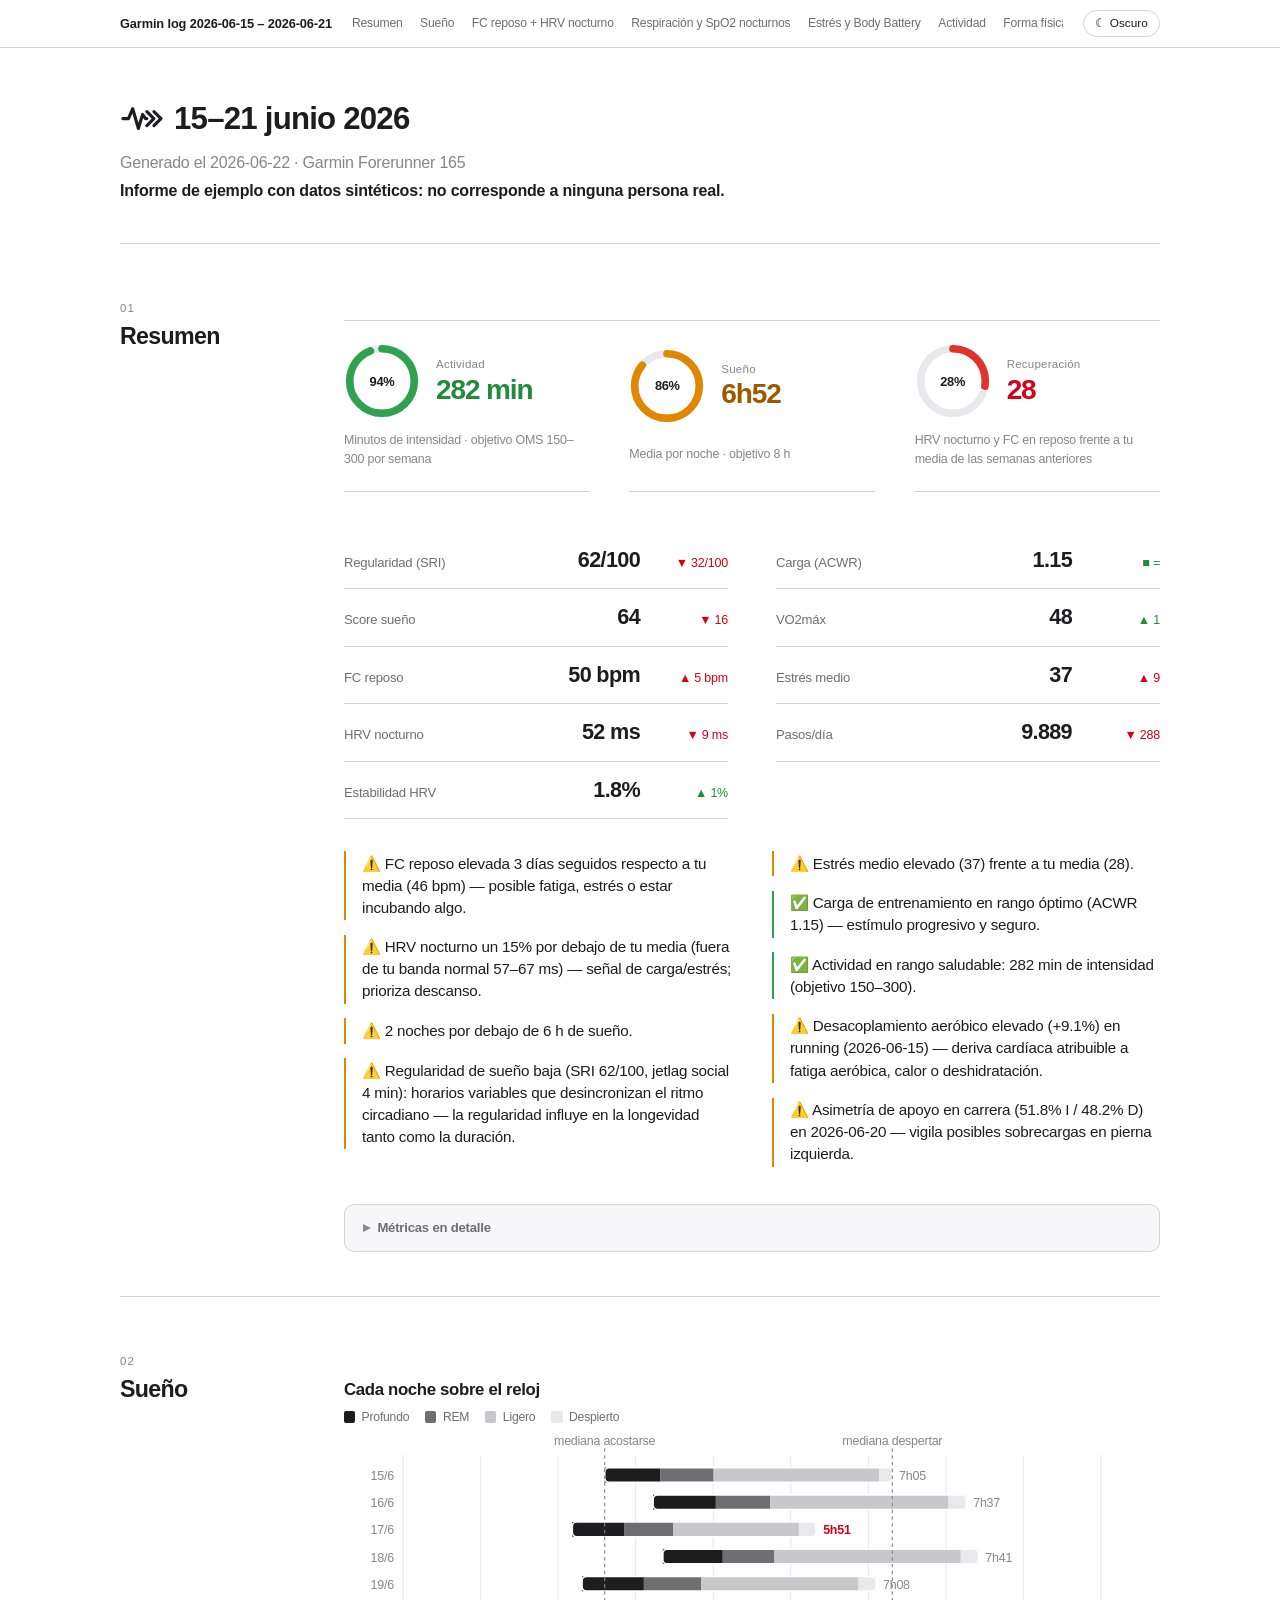
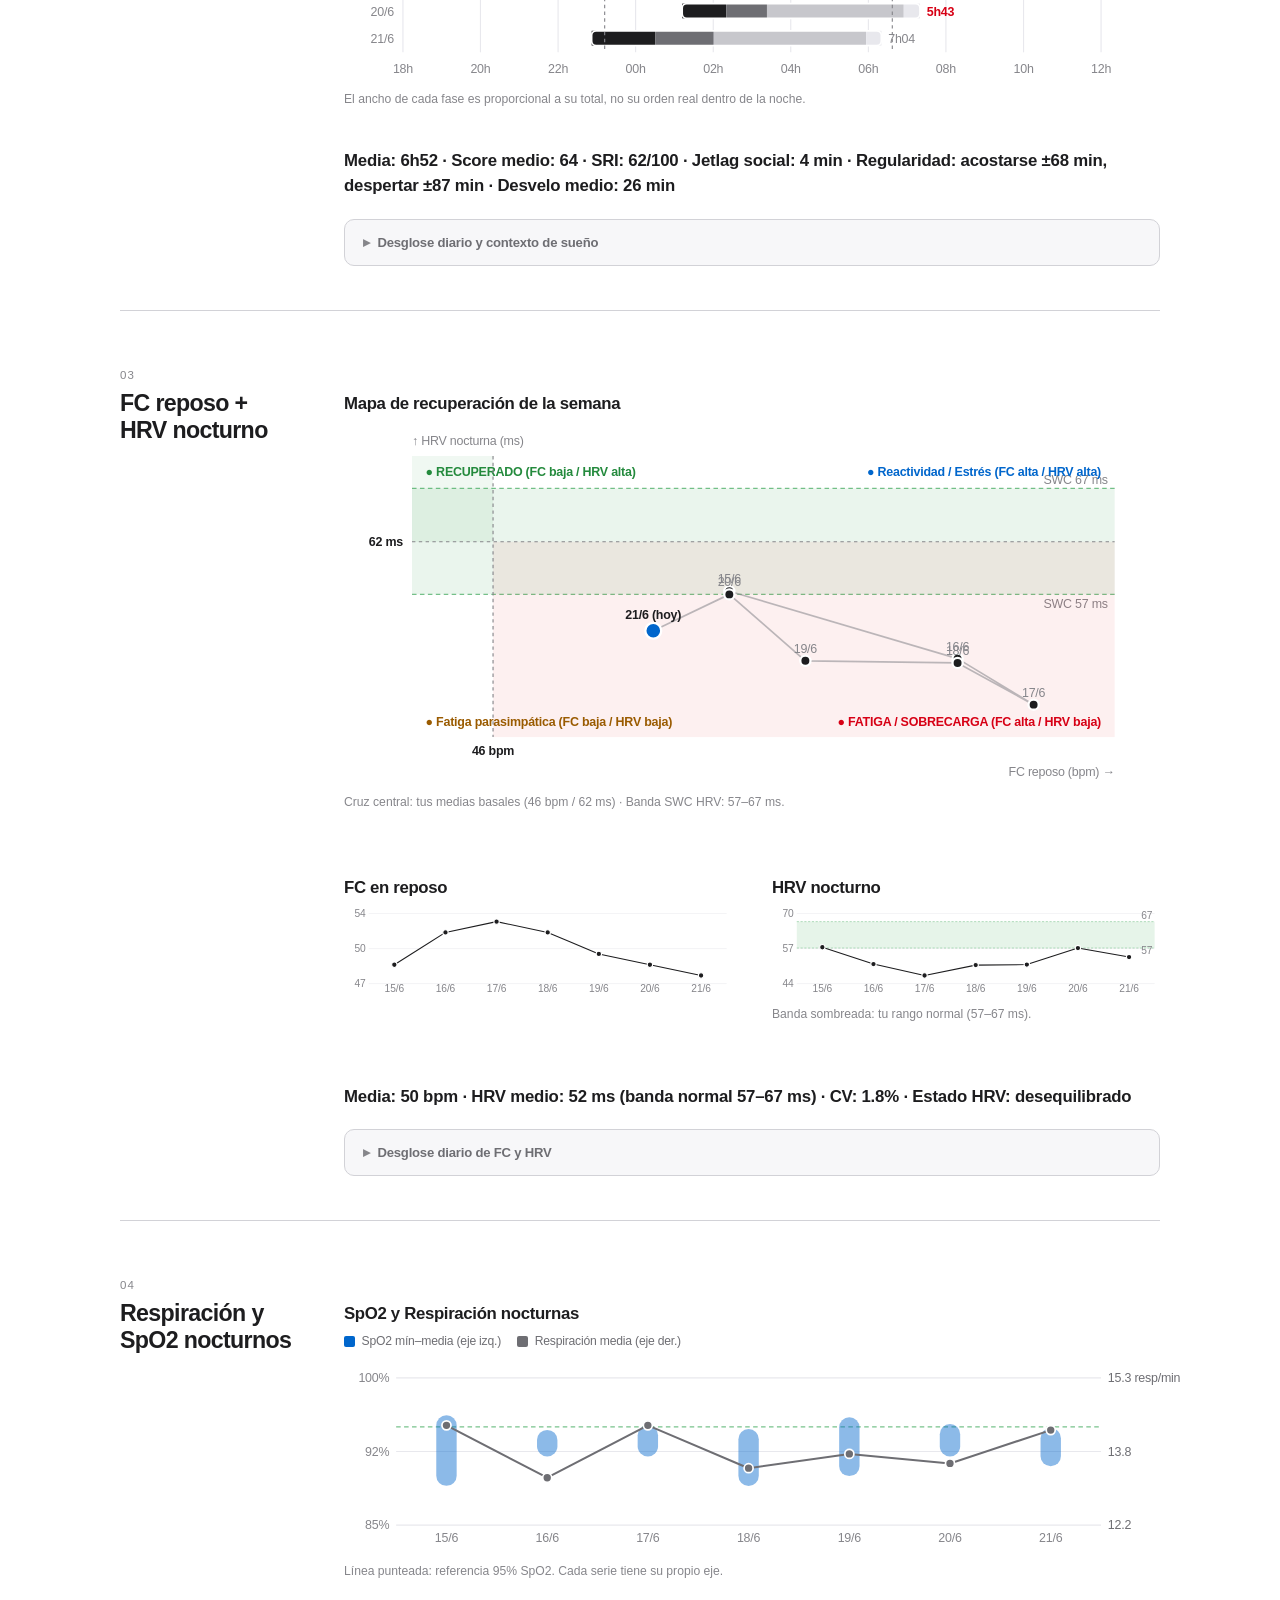
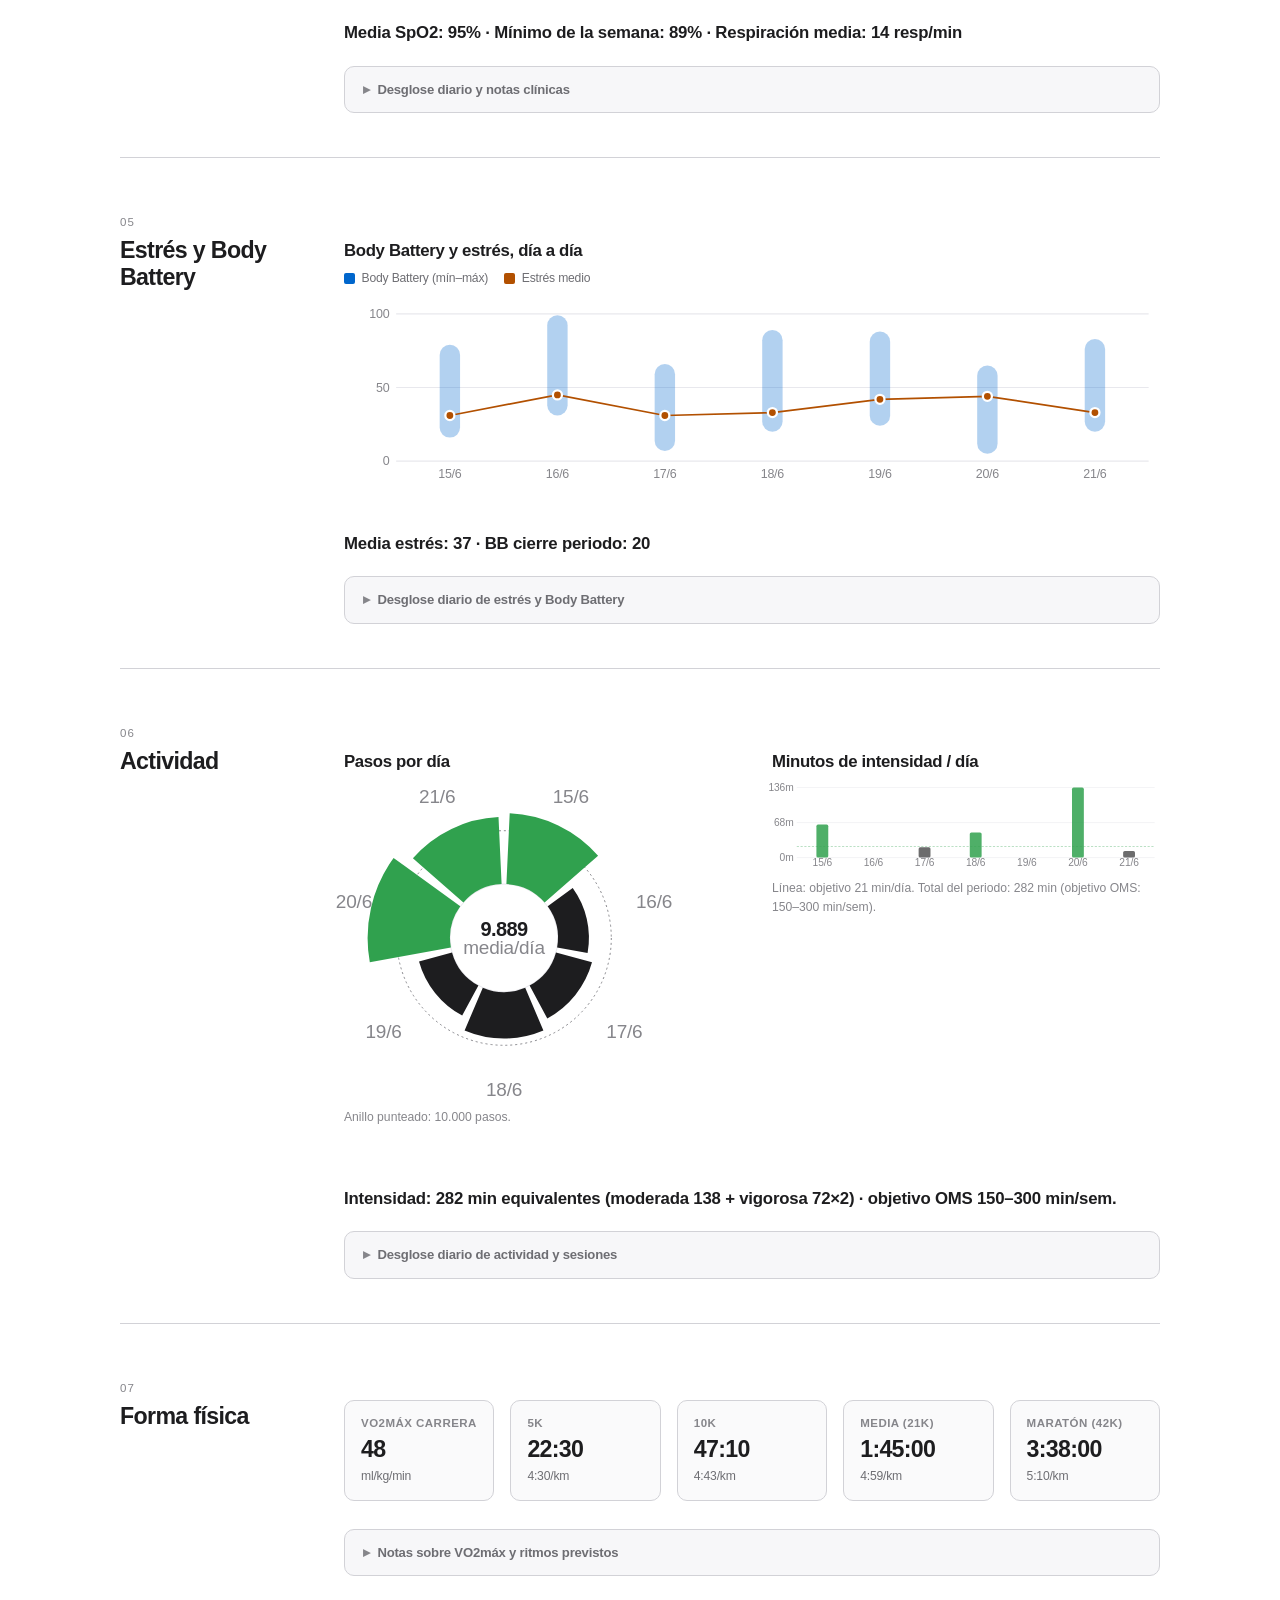
==== commit 7f9d636f: "Separar el eje de respiración, sanear el ACWR y recuperar comentarios - SpO2 y frecuencia respirator" ====
--- a/docs/index.html
+++ b/docs/index.html
@@ -288,6 +288,7 @@
 .swc-band { fill: var(--ring-good); opacity: .10; }
 .spo2-bar { fill: var(--accent); opacity: .45; }
 .line.resp { fill: none; stroke: var(--ph-2); stroke-width: 1.8; }
+.tick.resp { fill: var(--ph-2); }
 .dot.resp { fill: var(--ph-2); stroke: var(--paper); stroke-width: 1.5; }
 .int-bar { fill: var(--ink); opacity: .65; }
 .int-bar.good { fill: var(--ring-good); opacity: .85; }
@@ -330,7 +331,7 @@
 <details class="collapsible"><summary>Desglose diario de FC y HRV</summary><div class="coll-body"><div class='tw'><table><thead><tr><th>Día</th><th style="text-align:right">FC reposo</th><th style="text-align:right">HRV (RMSSD aprox.)</th></tr></thead><tbody><tr><td>Lun</td><td style="text-align:right">49 bpm</td><td style="text-align:right">57 ms</td></tr><tr><td>Mar</td><td style="text-align:right">52 bpm</td><td style="text-align:right">51 ms</td></tr><tr><td>Mié</td><td style="text-align:right">53 bpm</td><td style="text-align:right">47 ms</td></tr><tr><td>Jue</td><td style="text-align:right">52 bpm</td><td style="text-align:right">51 ms</td></tr><tr><td>Vie</td><td style="text-align:right">50 bpm</td><td style="text-align:right">51 ms</td></tr><tr><td>Sáb</td><td style="text-align:right">49 bpm</td><td style="text-align:right">57 ms</td></tr><tr><td>Dom</td><td style="text-align:right">48 bpm</td><td style="text-align:right">54 ms</td></tr></tbody></table></div></div></details>
 </div></section>
 <section class="sec" id="respiracion-y-spo2-nocturnos"><div class="sec-rail"><span class="sec-n">04</span><h2>Respiración y SpO2 nocturnos</h2></div><div class="sec-body">
-<figure class="chart"><figcaption>SpO2 y Respiración nocturnas</figcaption><div class="legend"><span class="lg"><i style="background:var(--accent)"></i>SpO2 mín–media</span><span class="lg"><i style="background:var(--ph-2)"></i>Respiración media</span></div><svg viewBox="0 0 720 170" role="img" aria-label="SpO2 y Respiración nocturnas"><line x1="46" y1="144.0" x2="710" y2="144.0" class="grid"/><text x="40" y="144.0" class="tick" text-anchor="end" dominant-baseline="central">85%</text><line x1="46" y1="79.0" x2="710" y2="79.0" class="grid"/><text x="40" y="79.0" class="tick" text-anchor="end" dominant-baseline="central">92%</text><line x1="46" y1="14.0" x2="710" y2="14.0" class="grid"/><text x="40" y="14.0" class="tick" text-anchor="end" dominant-baseline="central">100%</text><text x="93.4" y="159" class="tick" text-anchor="middle">15/6</text><text x="188.3" y="159" class="tick" text-anchor="middle">16/6</text><text x="283.1" y="159" class="tick" text-anchor="middle">17/6</text><text x="378.0" y="159" class="tick" text-anchor="middle">18/6</text><text x="472.9" y="159" class="tick" text-anchor="middle">19/6</text><text x="567.7" y="159" class="tick" text-anchor="middle">20/6</text><text x="662.6" y="159" class="tick" text-anchor="middle">21/6</text><line x1="46" y1="57.3" x2="710" y2="57.3" class="band-line" stroke="var(--accent)" stroke-dasharray="3,3" opacity="0.4"/><rect x="84.4" y="46.9" width="18.0" height="62.4" rx="9.0" class="spo2-bar"><title>15/6 · SpO2 89%–96%</title></rect><rect x="179.3" y="59.9" width="18.0" height="23.4" rx="9.0" class="spo2-bar"><title>16/6 · SpO2 92%–95%</title></rect><rect x="274.1" y="55.6" width="18.0" height="27.7" rx="9.0" class="spo2-bar"><title>17/6 · SpO2 92%–95%</title></rect><rect x="369.0" y="59.1" width="18.0" height="50.3" rx="9.0" class="spo2-bar"><title>18/6 · SpO2 89%–95%</title></rect><rect x="463.9" y="48.7" width="18.0" height="52.0" rx="9.0" class="spo2-bar"><title>19/6 · SpO2 90%–96%</title></rect><rect x="558.7" y="54.7" width="18.0" height="28.6" rx="9.0" class="spo2-bar"><title>20/6 · SpO2 92%–95%</title></rect><rect x="653.6" y="58.2" width="18.0" height="33.8" rx="9.0" class="spo2-bar"><title>21/6 · SpO2 91%–95%</title></rect><polyline points="93.4,55.9 188.3,102.1 283.1,55.9 378.0,93.7 472.9,81.1 567.7,89.5 662.6,60.1" class="line resp"/><circle cx="93.4" cy="55.9" r="4" class="dot resp"><title>15/6 · Respiración 14.3 resp/min</title></circle><circle cx="188.3" cy="102.1" r="4" class="dot resp"><title>16/6 · Respiración 13.2 resp/min</title></circle><circle cx="283.1" cy="55.9" r="4" class="dot resp"><title>17/6 · Respiración 14.3 resp/min</title></circle><circle cx="378.0" cy="93.7" r="4" class="dot resp"><title>18/6 · Respiración 13.4 resp/min</title></circle><circle cx="472.9" cy="81.1" r="4" class="dot resp"><title>19/6 · Respiración 13.7 resp/min</title></circle><circle cx="567.7" cy="89.5" r="4" class="dot resp"><title>20/6 · Respiración 13.5 resp/min</title></circle><circle cx="662.6" cy="60.1" r="4" class="dot resp"><title>21/6 · Respiración 14.2 resp/min</title></circle></svg><figcaption class="note">Línea punteada: referencia 95% SpO2.</figcaption></figure>
+<figure class="chart"><figcaption>SpO2 y Respiración nocturnas</figcaption><div class="legend"><span class="lg"><i style="background:var(--accent)"></i>SpO2 mín–media (eje izq.)</span><span class="lg"><i style="background:var(--ph-2)"></i>Respiración media (eje der.)</span></div><svg viewBox="0 0 720 170" role="img" aria-label="SpO2 y Respiración nocturnas"><line x1="46" y1="144.0" x2="668" y2="144.0" class="grid"/><text x="40" y="144.0" class="tick" text-anchor="end" dominant-baseline="central">85%</text><line x1="46" y1="79.0" x2="668" y2="79.0" class="grid"/><text x="40" y="79.0" class="tick" text-anchor="end" dominant-baseline="central">92%</text><line x1="46" y1="14.0" x2="668" y2="14.0" class="grid"/><text x="40" y="14.0" class="tick" text-anchor="end" dominant-baseline="central">100%</text><text x="90.4" y="159" class="tick" text-anchor="middle">15/6</text><text x="179.3" y="159" class="tick" text-anchor="middle">16/6</text><text x="268.1" y="159" class="tick" text-anchor="middle">17/6</text><text x="357.0" y="159" class="tick" text-anchor="middle">18/6</text><text x="445.9" y="159" class="tick" text-anchor="middle">19/6</text><text x="534.7" y="159" class="tick" text-anchor="middle">20/6</text><text x="623.6" y="159" class="tick" text-anchor="middle">21/6</text><text x="674" y="144.0" class="tick resp" text-anchor="start" dominant-baseline="central">12.2</text><text x="674" y="79.0" class="tick resp" text-anchor="start" dominant-baseline="central">13.8</text><text x="674" y="14.0" class="tick resp" text-anchor="start" dominant-baseline="central">15.3 resp/min</text><line x1="46" y1="57.3" x2="668" y2="57.3" class="band-line" stroke="var(--accent)" stroke-dasharray="3,3" opacity="0.4"/><rect x="81.4" y="46.9" width="18.0" height="62.4" rx="9.0" class="spo2-bar"><title>15/6 · SpO2 89%–96%</title></rect><rect x="170.3" y="59.9" width="18.0" height="23.4" rx="9.0" class="spo2-bar"><title>16/6 · SpO2 92%–95%</title></rect><rect x="259.1" y="55.6" width="18.0" height="27.7" rx="9.0" class="spo2-bar"><title>17/6 · SpO2 92%–95%</title></rect><rect x="348.0" y="59.1" width="18.0" height="50.3" rx="9.0" class="spo2-bar"><title>18/6 · SpO2 89%–95%</title></rect><rect x="436.9" y="48.7" width="18.0" height="52.0" rx="9.0" class="spo2-bar"><title>19/6 · SpO2 90%–96%</title></rect><rect x="525.7" y="54.7" width="18.0" height="28.6" rx="9.0" class="spo2-bar"><title>20/6 · SpO2 92%–95%</title></rect><rect x="614.6" y="58.2" width="18.0" height="33.8" rx="9.0" class="spo2-bar"><title>21/6 · SpO2 91%–95%</title></rect><polyline points="90.4,55.9 179.3,102.1 268.1,55.9 357.0,93.7 445.9,81.1 534.7,89.5 623.6,60.1" class="line resp"/><circle cx="90.4" cy="55.9" r="4" class="dot resp"><title>15/6 · Respiración 14.3 resp/min</title></circle><circle cx="179.3" cy="102.1" r="4" class="dot resp"><title>16/6 · Respiración 13.2 resp/min</title></circle><circle cx="268.1" cy="55.9" r="4" class="dot resp"><title>17/6 · Respiración 14.3 resp/min</title></circle><circle cx="357.0" cy="93.7" r="4" class="dot resp"><title>18/6 · Respiración 13.4 resp/min</title></circle><circle cx="445.9" cy="81.1" r="4" class="dot resp"><title>19/6 · Respiración 13.7 resp/min</title></circle><circle cx="534.7" cy="89.5" r="4" class="dot resp"><title>20/6 · Respiración 13.5 resp/min</title></circle><circle cx="623.6" cy="60.1" r="4" class="dot resp"><title>21/6 · Respiración 14.2 resp/min</title></circle></svg><figcaption class="note">Línea punteada: referencia 95% SpO2. Cada serie tiene su propio eje.</figcaption></figure>
 <p class='key-metric'><strong>Media SpO2:</strong> 95% · <strong>Mínimo de la semana:</strong> 89% · <strong>Respiración media:</strong> 14 resp/min</p>
 <details class="collapsible"><summary>Desglose diario y notas clínicas</summary><div class="coll-body"><div class='tw'><table><thead><tr><th>Día</th><th style="text-align:right">SpO2 media</th><th style="text-align:right">SpO2 mín</th><th style="text-align:right">Resp. media</th></tr></thead><tbody><tr><td>Lun</td><td style="text-align:right">96%</td><td style="text-align:right">89%</td><td style="text-align:right">14</td></tr><tr><td>Mar</td><td style="text-align:right">95%</td><td style="text-align:right">92%</td><td style="text-align:right">13</td></tr><tr><td>Mié</td><td style="text-align:right">95%</td><td style="text-align:right">92%</td><td style="text-align:right">14</td></tr><tr><td>Jue</td><td style="text-align:right">95%</td><td style="text-align:right">89%</td><td style="text-align:right">13</td></tr><tr><td>Vie</td><td style="text-align:right">96%</td><td style="text-align:right">90%</td><td style="text-align:right">14</td></tr><tr><td>Sáb</td><td style="text-align:right">95%</td><td style="text-align:right">92%</td><td style="text-align:right">14</td></tr><tr><td>Dom</td><td style="text-align:right">95%</td><td style="text-align:right">91%</td><td style="text-align:right">14</td></tr></tbody></table></div><p><em>Medidas ópticas de muñeca: orientativas, no de uso médico. Caídas mantenidas de SpO2 nocturna pueden ser señal de cribado (p. ej. apnea); no son un diagnóstico.</em></p></div></details>
 </div></section>
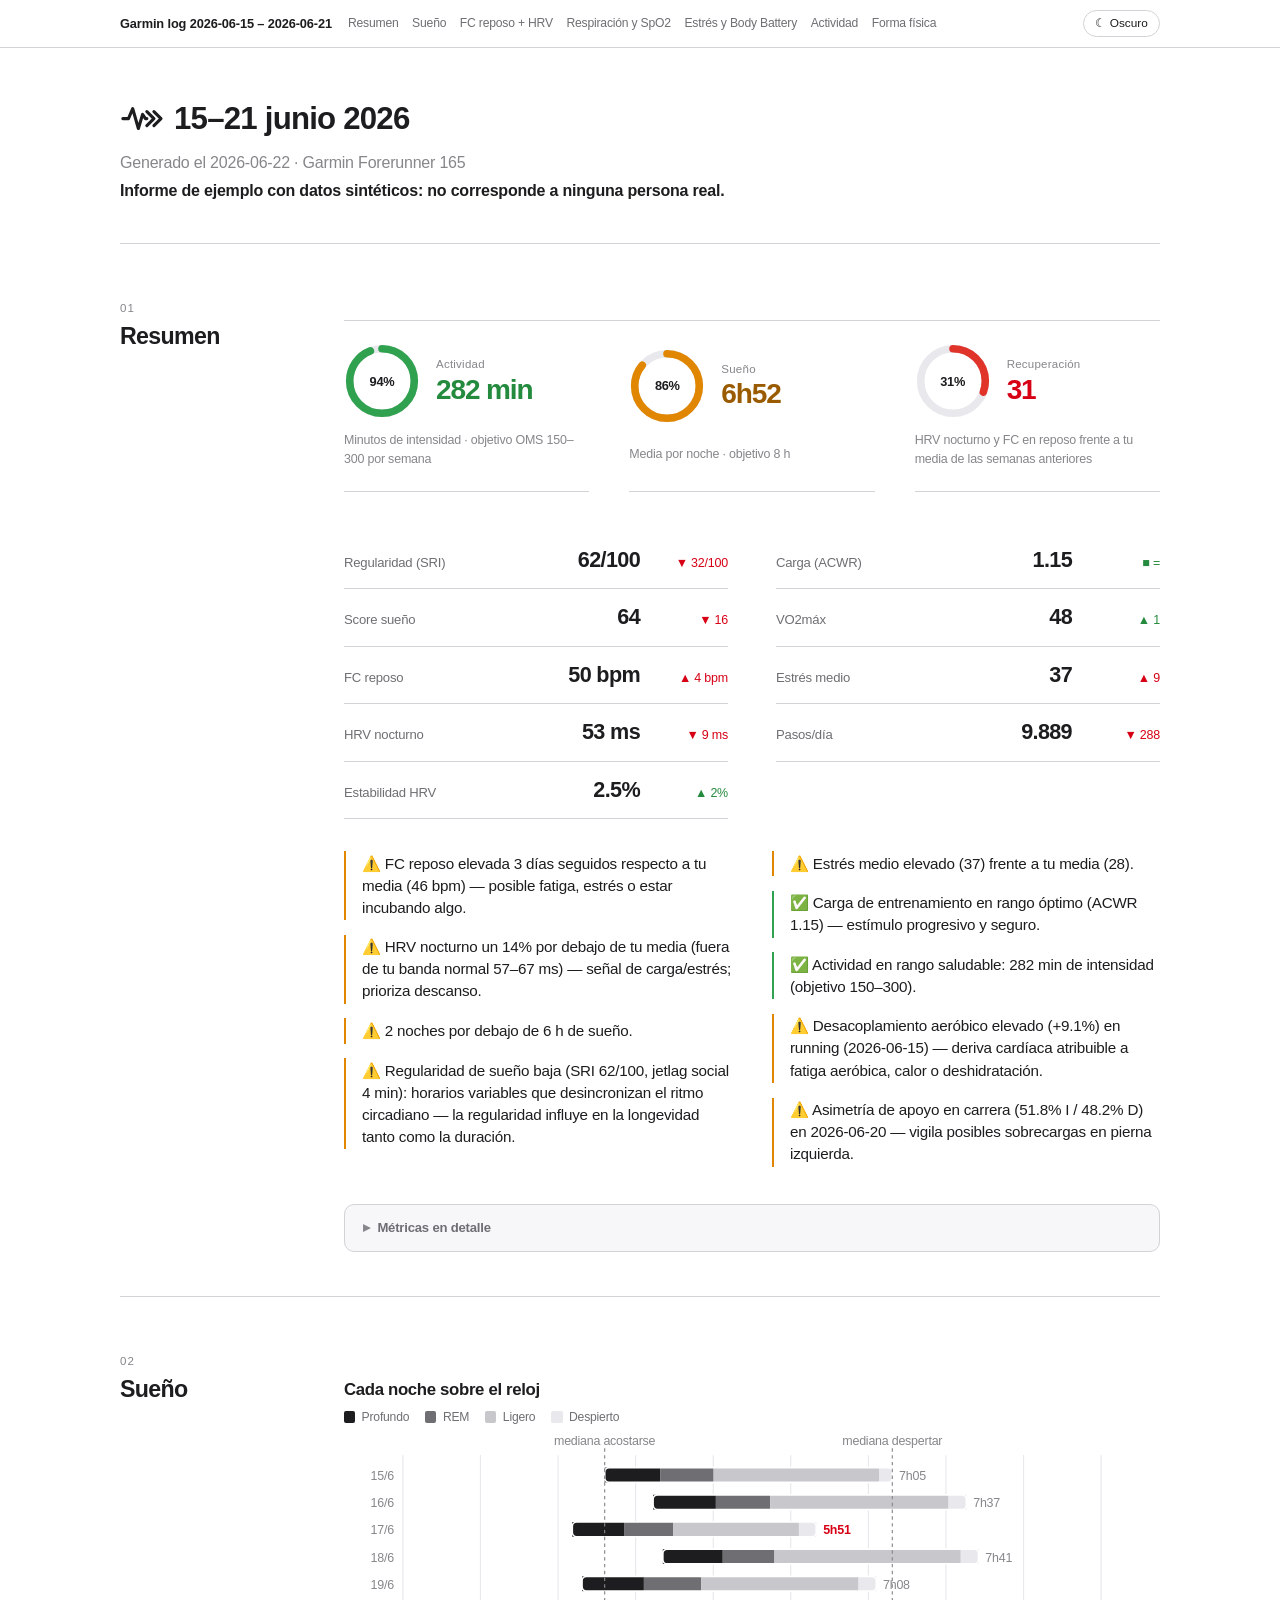
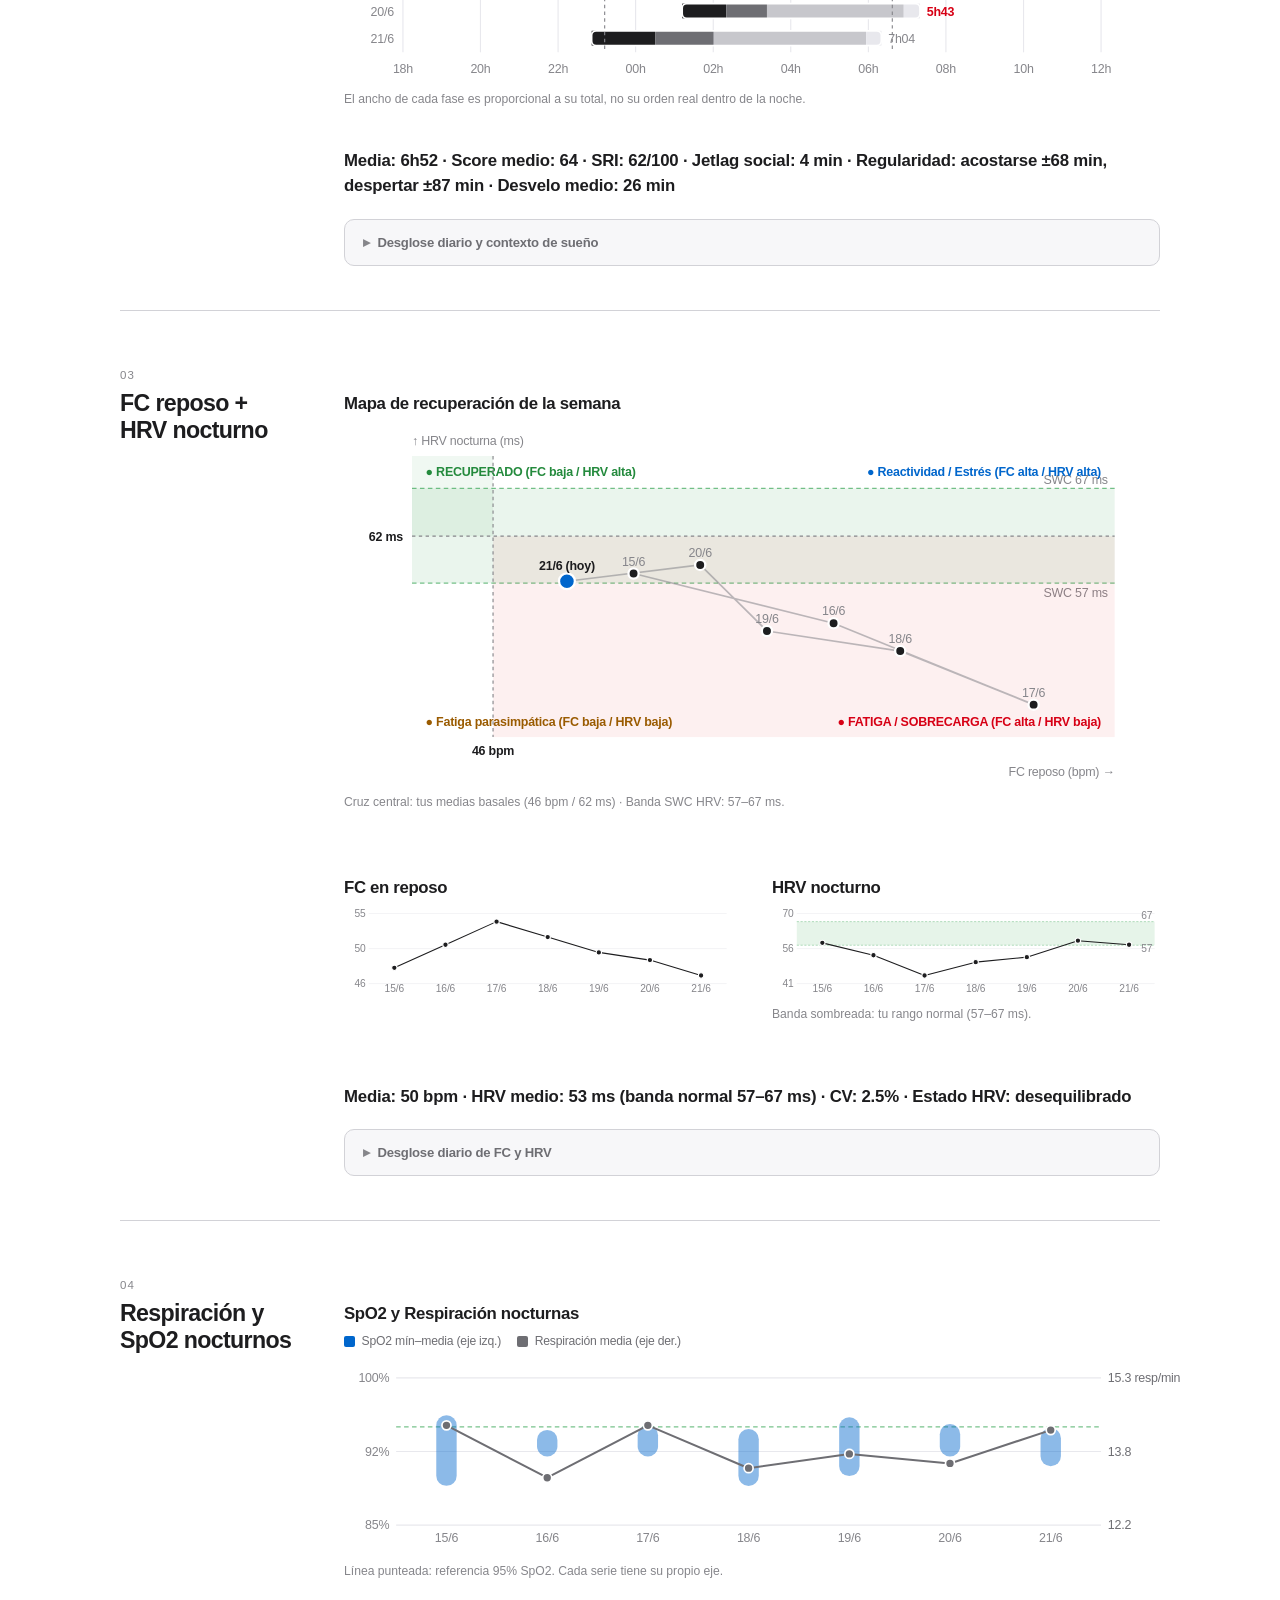
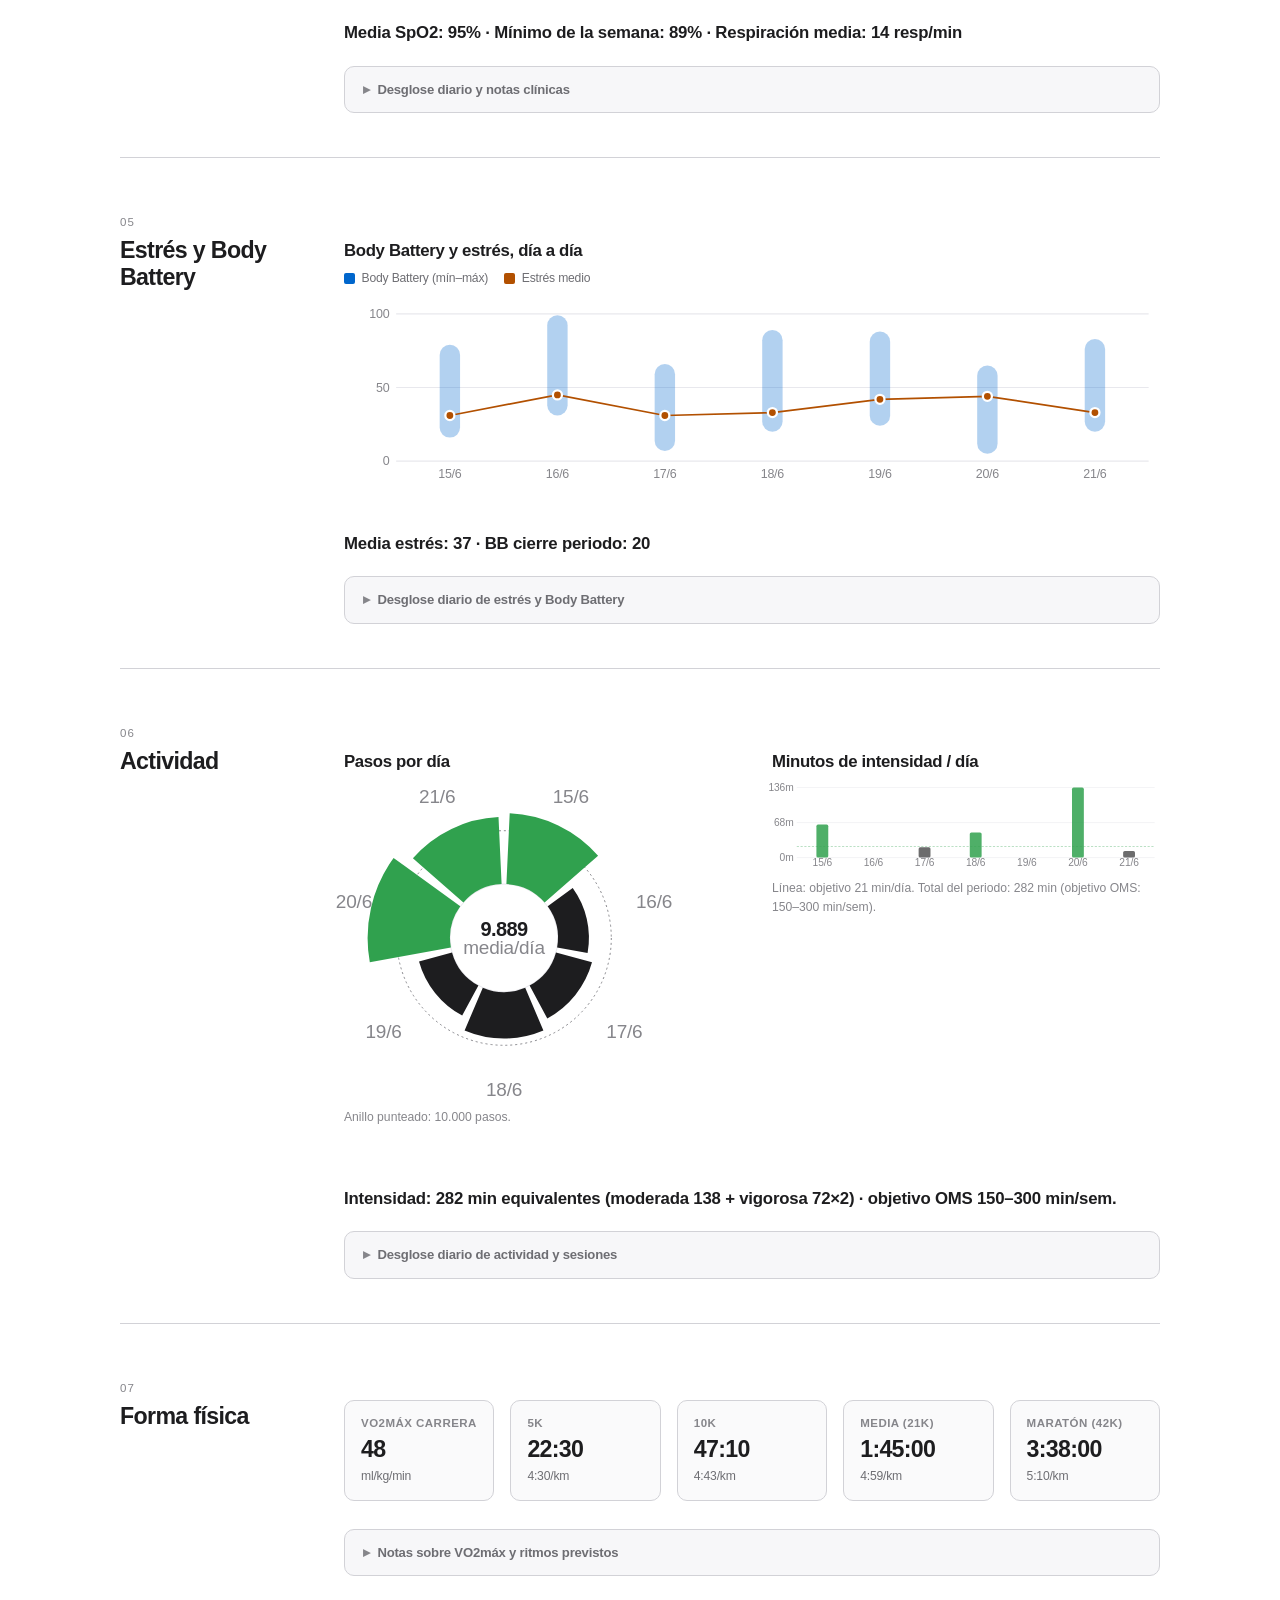
==== commit b2f4b024: "Ajustar barra superior, separar puntos en datos de demo y soportar capturas oscuras" ====
--- a/docs/index.html
+++ b/docs/index.html
@@ -51,17 +51,17 @@
           -webkit-backdrop-filter: saturate(180%) blur(20px);
           border-bottom: 1px solid var(--hairline); }
 .topbar-in { max-width: 68rem; margin: 0 auto; height: 100%; padding: 0 1.5rem;
-             display: flex; align-items: center; gap: 1.25rem; }
-.brand { font-size: .8rem; font-weight: 600; letter-spacing: -.01em; white-space: nowrap; }
-.navlinks { display: flex; gap: 1.1rem; overflow-x: auto; scrollbar-width: none;
-            flex: 1; }
+             display: flex; align-items: center; gap: 1rem; }
+.brand { font-size: .8rem; font-weight: 600; letter-spacing: -.01em; white-space: nowrap; flex-shrink: 0; }
+.navlinks { display: flex; gap: .85rem; overflow-x: auto; scrollbar-width: none;
+            flex: 1; min-width: 0; }
 .navlinks::-webkit-scrollbar { display: none; }
 .navlinks a { color: var(--ink2); text-decoration: none; font-size: .76rem;
-              white-space: nowrap; }
+              white-space: nowrap; flex-shrink: 0; }
 .navlinks a:hover { color: var(--ink); }
 .theme-btn { margin-left: auto; border: 1px solid var(--hairline); background: none;
              color: var(--ink); border-radius: 980px; padding: .2rem .7rem;
-             font: inherit; font-size: .74rem; cursor: pointer; white-space: nowrap; }
+             font: inherit; font-size: .74rem; cursor: pointer; white-space: nowrap; flex-shrink: 0; }
 .theme-btn:hover { background: var(--surface); }
 
 /* Portada */
@@ -303,10 +303,10 @@
 .wheel-val { fill: var(--ink); font-size: 20px; font-weight: 700;
              letter-spacing: -.03em; font-family: inherit; }
 </style>
-<script>try{var t=localStorage.getItem('garmin-report-theme');if(t==='dark')document.documentElement.dataset.theme='dark'}catch(e){}</script>
+<script>try{var t=localStorage.getItem('biodelta-theme')||localStorage.getItem('garmin-report-theme');if(t==='dark')document.documentElement.dataset.theme='dark'}catch(e){}</script>
 </head>
 <body>
-<nav class="topbar"><div class="topbar-in"><span class="brand">Garmin log 2026-06-15 – 2026-06-21</span><div class="navlinks"><a href="#resumen">Resumen</a><a href="#sueno">Sueño</a><a href="#fc-reposo-hrv-nocturno">FC reposo + HRV nocturno</a><a href="#respiracion-y-spo2-nocturnos">Respiración y SpO2 nocturnos</a><a href="#estres-y-body-battery">Estrés y Body Battery</a><a href="#actividad">Actividad</a><a href="#forma-fisica">Forma física</a></div><button id="theme-btn" class="theme-btn" type="button" aria-pressed="false">☾ Oscuro</button></div></nav><main class="wrap">
+<nav class="topbar"><div class="topbar-in"><span class="brand">Garmin log 2026-06-15 – 2026-06-21</span><div class="navlinks"><a href="#resumen">Resumen</a><a href="#sueno">Sueño</a><a href="#fc-reposo-hrv-nocturno">FC reposo + HRV</a><a href="#respiracion-y-spo2-nocturnos">Respiración y SpO2</a><a href="#estres-y-body-battery">Estrés y Body Battery</a><a href="#actividad">Actividad</a><a href="#forma-fisica">Forma física</a></div><button id="theme-btn" class="theme-btn" type="button" aria-pressed="false">☾ Oscuro</button></div></nav><main class="wrap">
 <header class="lede"><h1><svg class="logo" aria-hidden="true" viewBox="0 0 32 32" width="32" height="32" fill="none" stroke="currentColor" stroke-width="2.2" stroke-linecap="round" stroke-linejoin="round">
   <path d="M2 16H6L9 9L13 23L16 13L18 16H19" />
   <path d="M19 11L24 16L19 21" />
@@ -316,9 +316,9 @@
 <p><strong>Informe de ejemplo con datos sintéticos: no corresponde a ninguna persona real.</strong></p>
 <hr>
 </header><section class="sec" id="resumen"><div class="sec-rail"><span class="sec-n">01</span><h2>Resumen</h2></div><div class="sec-body">
-<section class="hero"><div class="ring-card"><div class="ring-dial"><svg viewBox="0 0 80 80" role="img" aria-label="Actividad: 94% del objetivo"><circle cx="40" cy="40" r="34" class="ring-track" stroke-width="8"/><circle cx="40" cy="40" r="34" fill="none" stroke="var(--ring-good)" stroke-width="8" stroke-linecap="round" stroke-dasharray="213.6" stroke-dashoffset="12.8" transform="rotate(-90 40 40)"/></svg><span class="ring-pct">94%</span></div><div class="ring-text"><span class="ring-name">Actividad</span><span class="ring-val good">282 min</span></div><p class="ring-detail">Minutos de intensidad · objetivo OMS 150–300 por semana</p></div><div class="ring-card"><div class="ring-dial"><svg viewBox="0 0 80 80" role="img" aria-label="Sueño: 86% del objetivo"><circle cx="40" cy="40" r="34" class="ring-track" stroke-width="8"/><circle cx="40" cy="40" r="34" fill="none" stroke="var(--ring-warn)" stroke-width="8" stroke-linecap="round" stroke-dasharray="213.6" stroke-dashoffset="30.0" transform="rotate(-90 40 40)"/></svg><span class="ring-pct">86%</span></div><div class="ring-text"><span class="ring-name">Sueño</span><span class="ring-val warn">6h52</span></div><p class="ring-detail">Media por noche · objetivo 8 h</p></div><div class="ring-card"><div class="ring-dial"><svg viewBox="0 0 80 80" role="img" aria-label="Recuperación: 28% del objetivo"><circle cx="40" cy="40" r="34" class="ring-track" stroke-width="8"/><circle cx="40" cy="40" r="34" fill="none" stroke="var(--ring-bad)" stroke-width="8" stroke-linecap="round" stroke-dasharray="213.6" stroke-dashoffset="154.9" transform="rotate(-90 40 40)"/></svg><span class="ring-pct">28%</span></div><div class="ring-text"><span class="ring-name">Recuperación</span><span class="ring-val bad">28</span></div><p class="ring-detail">HRV nocturno y FC en reposo frente a tu media de las semanas anteriores</p></div></section><div class="tiles"><div class="tile"><div class="k">Regularidad (SRI)</div><div class="v">62/100</div><div class="t bad">▼ 32/100</div></div><div class="tile"><div class="k">Score sueño</div><div class="v">64</div><div class="t bad">▼ 16</div></div><div class="tile"><div class="k">FC reposo</div><div class="v">50 bpm</div><div class="t bad">▲ 5 bpm</div></div><div class="tile"><div class="k">HRV nocturno</div><div class="v">52 ms</div><div class="t bad">▼ 9 ms</div></div><div class="tile"><div class="k">Estabilidad HRV</div><div class="v">1.8%</div><div class="t good">▲ 1%</div></div><div class="tile"><div class="k">Carga (ACWR)</div><div class="v">1.15</div><div class="t good">■ =</div></div><div class="tile"><div class="k">VO2máx</div><div class="v">48</div><div class="t good">▲ 1</div></div><div class="tile"><div class="k">Estrés medio</div><div class="v">37</div><div class="t bad">▲ 9</div></div><div class="tile"><div class="k">Pasos/día</div><div class="v">9.889</div><div class="t bad">▼ 288</div></div></div>
-<ul class="signals"><li class="warn">⚠️ FC reposo elevada 3 días seguidos respecto a tu media (46 bpm) — posible fatiga, estrés o estar incubando algo.</li><li class="warn">⚠️ HRV nocturno un 15% por debajo de tu media (fuera de tu banda normal 57–67 ms) — señal de carga/estrés; prioriza descanso.</li><li class="warn">⚠️ 2 noches por debajo de 6 h de sueño.</li><li class="warn">⚠️ Regularidad de sueño baja (SRI 62/100, jetlag social 4 min): horarios variables que desincronizan el ritmo circadiano — la regularidad influye en la longevidad tanto como la duración.</li><li class="warn">⚠️ Estrés medio elevado (37) frente a tu media (28).</li><li class="good">✅ Carga de entrenamiento en rango óptimo (ACWR 1.15) — estímulo progresivo y seguro.</li><li class="good">✅ Actividad en rango saludable: 282 min de intensidad (objetivo 150–300).</li><li class="warn">⚠️ Desacoplamiento aeróbico elevado (+9.1%) en running (2026-06-15) — deriva cardíaca atribuible a fatiga aeróbica, calor o deshidratación.</li><li class="warn">⚠️ Asimetría de apoyo en carrera (51.8% I / 48.2% D) en 2026-06-20 — vigila posibles sobrecargas en pierna izquierda.</li></ul>
-<details class="collapsible"><summary>Métricas en detalle</summary><div class="coll-body"><div class='tw'><table><thead><tr><th>Métrica</th><th style="text-align:right">Esta semana</th><th style="text-align:right">Tu media (~4 sem)</th><th style="text-align:center">Tendencia</th></tr></thead><tbody><tr><td>Sueño</td><td style="text-align:right">6h52</td><td style="text-align:right">7h51</td><td style="text-align:center">▼ 59 min</td></tr><tr><td>Regularidad (SRI)</td><td style="text-align:right">62/100</td><td style="text-align:right">94/100</td><td style="text-align:center">▼ 32/100</td></tr><tr><td>Score sueño</td><td style="text-align:right">64</td><td style="text-align:right">80</td><td style="text-align:center">▼ 16</td></tr><tr><td>FC reposo</td><td style="text-align:right">50 bpm</td><td style="text-align:right">46 bpm</td><td style="text-align:center">▲ 5 bpm</td></tr><tr><td>HRV nocturno</td><td style="text-align:right">52 ms</td><td style="text-align:right">62 ms</td><td style="text-align:center">▼ 9 ms</td></tr><tr><td>Estabilidad HRV</td><td style="text-align:right">1.8%</td><td style="text-align:right">0.7%</td><td style="text-align:center">▲ 1%</td></tr><tr><td>Carga (ACWR)</td><td style="text-align:right">1.15</td><td style="text-align:right">1.14</td><td style="text-align:center">■ =</td></tr><tr><td>VO2máx</td><td style="text-align:right">48</td><td style="text-align:right">47</td><td style="text-align:center">▲ 1</td></tr><tr><td>Estrés medio</td><td style="text-align:right">37</td><td style="text-align:right">28</td><td style="text-align:center">▲ 9</td></tr><tr><td>Pasos/día</td><td style="text-align:right">9.889</td><td style="text-align:right">10.176</td><td style="text-align:center">▼ 288</td></tr><tr><td>Min. intensidad/sem</td><td style="text-align:right">282 min</td><td style="text-align:right">270 min</td><td style="text-align:center">▲ 12 min</td></tr></tbody></table></div></div></details>
+<section class="hero"><div class="ring-card"><div class="ring-dial"><svg viewBox="0 0 80 80" role="img" aria-label="Actividad: 94% del objetivo"><circle cx="40" cy="40" r="34" class="ring-track" stroke-width="8"/><circle cx="40" cy="40" r="34" fill="none" stroke="var(--ring-good)" stroke-width="8" stroke-linecap="round" stroke-dasharray="213.6" stroke-dashoffset="12.8" transform="rotate(-90 40 40)"/></svg><span class="ring-pct">94%</span></div><div class="ring-text"><span class="ring-name">Actividad</span><span class="ring-val good">282 min</span></div><p class="ring-detail">Minutos de intensidad · objetivo OMS 150–300 por semana</p></div><div class="ring-card"><div class="ring-dial"><svg viewBox="0 0 80 80" role="img" aria-label="Sueño: 86% del objetivo"><circle cx="40" cy="40" r="34" class="ring-track" stroke-width="8"/><circle cx="40" cy="40" r="34" fill="none" stroke="var(--ring-warn)" stroke-width="8" stroke-linecap="round" stroke-dasharray="213.6" stroke-dashoffset="30.0" transform="rotate(-90 40 40)"/></svg><span class="ring-pct">86%</span></div><div class="ring-text"><span class="ring-name">Sueño</span><span class="ring-val warn">6h52</span></div><p class="ring-detail">Media por noche · objetivo 8 h</p></div><div class="ring-card"><div class="ring-dial"><svg viewBox="0 0 80 80" role="img" aria-label="Recuperación: 31% del objetivo"><circle cx="40" cy="40" r="34" class="ring-track" stroke-width="8"/><circle cx="40" cy="40" r="34" fill="none" stroke="var(--ring-bad)" stroke-width="8" stroke-linecap="round" stroke-dasharray="213.6" stroke-dashoffset="148.4" transform="rotate(-90 40 40)"/></svg><span class="ring-pct">31%</span></div><div class="ring-text"><span class="ring-name">Recuperación</span><span class="ring-val bad">31</span></div><p class="ring-detail">HRV nocturno y FC en reposo frente a tu media de las semanas anteriores</p></div></section><div class="tiles"><div class="tile"><div class="k">Regularidad (SRI)</div><div class="v">62/100</div><div class="t bad">▼ 32/100</div></div><div class="tile"><div class="k">Score sueño</div><div class="v">64</div><div class="t bad">▼ 16</div></div><div class="tile"><div class="k">FC reposo</div><div class="v">50 bpm</div><div class="t bad">▲ 4 bpm</div></div><div class="tile"><div class="k">HRV nocturno</div><div class="v">53 ms</div><div class="t bad">▼ 9 ms</div></div><div class="tile"><div class="k">Estabilidad HRV</div><div class="v">2.5%</div><div class="t good">▲ 2%</div></div><div class="tile"><div class="k">Carga (ACWR)</div><div class="v">1.15</div><div class="t good">■ =</div></div><div class="tile"><div class="k">VO2máx</div><div class="v">48</div><div class="t good">▲ 1</div></div><div class="tile"><div class="k">Estrés medio</div><div class="v">37</div><div class="t bad">▲ 9</div></div><div class="tile"><div class="k">Pasos/día</div><div class="v">9.889</div><div class="t bad">▼ 288</div></div></div>
+<ul class="signals"><li class="warn">⚠️ FC reposo elevada 3 días seguidos respecto a tu media (46 bpm) — posible fatiga, estrés o estar incubando algo.</li><li class="warn">⚠️ HRV nocturno un 14% por debajo de tu media (fuera de tu banda normal 57–67 ms) — señal de carga/estrés; prioriza descanso.</li><li class="warn">⚠️ 2 noches por debajo de 6 h de sueño.</li><li class="warn">⚠️ Regularidad de sueño baja (SRI 62/100, jetlag social 4 min): horarios variables que desincronizan el ritmo circadiano — la regularidad influye en la longevidad tanto como la duración.</li><li class="warn">⚠️ Estrés medio elevado (37) frente a tu media (28).</li><li class="good">✅ Carga de entrenamiento en rango óptimo (ACWR 1.15) — estímulo progresivo y seguro.</li><li class="good">✅ Actividad en rango saludable: 282 min de intensidad (objetivo 150–300).</li><li class="warn">⚠️ Desacoplamiento aeróbico elevado (+9.1%) en running (2026-06-15) — deriva cardíaca atribuible a fatiga aeróbica, calor o deshidratación.</li><li class="warn">⚠️ Asimetría de apoyo en carrera (51.8% I / 48.2% D) en 2026-06-20 — vigila posibles sobrecargas en pierna izquierda.</li></ul>
+<details class="collapsible"><summary>Métricas en detalle</summary><div class="coll-body"><div class='tw'><table><thead><tr><th>Métrica</th><th style="text-align:right">Esta semana</th><th style="text-align:right">Tu media (~4 sem)</th><th style="text-align:center">Tendencia</th></tr></thead><tbody><tr><td>Sueño</td><td style="text-align:right">6h52</td><td style="text-align:right">7h51</td><td style="text-align:center">▼ 59 min</td></tr><tr><td>Regularidad (SRI)</td><td style="text-align:right">62/100</td><td style="text-align:right">94/100</td><td style="text-align:center">▼ 32/100</td></tr><tr><td>Score sueño</td><td style="text-align:right">64</td><td style="text-align:right">80</td><td style="text-align:center">▼ 16</td></tr><tr><td>FC reposo</td><td style="text-align:right">50 bpm</td><td style="text-align:right">46 bpm</td><td style="text-align:center">▲ 4 bpm</td></tr><tr><td>HRV nocturno</td><td style="text-align:right">53 ms</td><td style="text-align:right">62 ms</td><td style="text-align:center">▼ 9 ms</td></tr><tr><td>Estabilidad HRV</td><td style="text-align:right">2.5%</td><td style="text-align:right">0.7%</td><td style="text-align:center">▲ 2%</td></tr><tr><td>Carga (ACWR)</td><td style="text-align:right">1.15</td><td style="text-align:right">1.14</td><td style="text-align:center">■ =</td></tr><tr><td>VO2máx</td><td style="text-align:right">48</td><td style="text-align:right">47</td><td style="text-align:center">▲ 1</td></tr><tr><td>Estrés medio</td><td style="text-align:right">37</td><td style="text-align:right">28</td><td style="text-align:center">▲ 9</td></tr><tr><td>Pasos/día</td><td style="text-align:right">9.889</td><td style="text-align:right">10.176</td><td style="text-align:center">▼ 288</td></tr><tr><td>Min. intensidad/sem</td><td style="text-align:right">282 min</td><td style="text-align:right">270 min</td><td style="text-align:center">▲ 12 min</td></tr></tbody></table></div></div></details>
 </div></section>
 <section class="sec" id="sueno"><div class="sec-rail"><span class="sec-n">02</span><h2>Sueño</h2></div><div class="sec-body">
 <figure class="chart"><figcaption>Cada noche sobre el reloj</figcaption><div class="legend"><span class="lg"><i style="background:var(--ph-1)"></i>Profundo</span><span class="lg"><i style="background:var(--ph-2)"></i>REM</span><span class="lg"><i style="background:var(--ph-3)"></i>Ligero</span><span class="lg"><i style="background:var(--ph-4)"></i>Despierto</span></div><svg viewBox="0 0 720 216" role="img" aria-label="Cada noche sobre el reloj"><line x1="52.0" y1="16.0" x2="52.0" y2="190.0" class="grid"/><text x="52.0" y="208" class="tick" text-anchor="middle">18h</text><line x1="120.4" y1="16.0" x2="120.4" y2="190.0" class="grid"/><text x="120.4" y="208" class="tick" text-anchor="middle">20h</text><line x1="188.9" y1="16.0" x2="188.9" y2="190.0" class="grid"/><text x="188.9" y="208" class="tick" text-anchor="middle">22h</text><line x1="257.3" y1="16.0" x2="257.3" y2="190.0" class="grid"/><text x="257.3" y="208" class="tick" text-anchor="middle">00h</text><line x1="325.8" y1="16.0" x2="325.8" y2="190.0" class="grid"/><text x="325.8" y="208" class="tick" text-anchor="middle">02h</text><line x1="394.2" y1="16.0" x2="394.2" y2="190.0" class="grid"/><text x="394.2" y="208" class="tick" text-anchor="middle">04h</text><line x1="462.7" y1="16.0" x2="462.7" y2="190.0" class="grid"/><text x="462.7" y="208" class="tick" text-anchor="middle">06h</text><line x1="531.1" y1="16.0" x2="531.1" y2="190.0" class="grid"/><text x="531.1" y="208" class="tick" text-anchor="middle">08h</text><line x1="599.6" y1="16.0" x2="599.6" y2="190.0" class="grid"/><text x="599.6" y="208" class="tick" text-anchor="middle">10h</text><line x1="668.0" y1="16.0" x2="668.0" y2="190.0" class="grid"/><text x="668.0" y="208" class="tick" text-anchor="middle">12h</text><text x="44" y="38.0" text-anchor="end" class="tick">15/6</text><g><title>15/6: 23:12 → 06:37 · 7h05</title><rect x="230.0" y="27.0" width="49.1" height="13" class="ph-deep"/><rect x="279.0" y="27.0" width="47.1" height="13" class="ph-rem"/><rect x="326.1" y="27.0" width="146.0" height="13" class="ph-light"/><rect x="472.1" y="27.0" width="11.7" height="13" class="ph-awake"/><rect x="230.0" y="27.0" width="253.8" height="13" rx="4" class="night-outline"/></g><text x="489.8" y="38.0" class="tick">7h05</text><text x="44" y="62.0" text-anchor="end" class="tick">16/6</text><g><title>16/6: 00:27 → 08:31 · 7h37</title><rect x="272.7" y="51.0" width="55.4" height="13" class="ph-deep"/><rect x="328.2" y="51.0" width="47.9" height="13" class="ph-rem"/><rect x="376.1" y="51.0" width="157.3" height="13" class="ph-light"/><rect x="533.4" y="51.0" width="15.8" height="13" class="ph-awake"/><rect x="272.7" y="51.0" width="276.5" height="13" rx="4" class="night-outline"/></g><text x="555.2" y="62.0" class="tick">7h37</text><text x="44" y="86.0" text-anchor="end" class="tick">17/6</text><g><title>17/6: 22:22 → 04:39 · 5h51</title><rect x="201.4" y="75.0" width="45.7" height="13" class="ph-deep"/><rect x="247.1" y="75.0" width="43.5" height="13" class="ph-rem"/><rect x="290.6" y="75.0" width="110.8" height="13" class="ph-light"/><rect x="401.4" y="75.0" width="15.4" height="13" class="ph-awake"/><rect x="201.4" y="75.0" width="215.3" height="13" rx="4" class="night-outline"/></g><text x="422.8" y="86.0" class="tick short">5h51</text><text x="44" y="110.0" text-anchor="end" class="tick">18/6</text><g><title>18/6: 00:42 → 08:50 · 7h41</title><rect x="281.3" y="99.0" width="52.9" height="13" class="ph-deep"/><rect x="334.2" y="99.0" width="45.6" height="13" class="ph-rem"/><rect x="379.8" y="99.0" width="164.4" height="13" class="ph-light"/><rect x="544.2" y="99.0" width="15.7" height="13" class="ph-awake"/><rect x="281.3" y="99.0" width="278.6" height="13" rx="4" class="night-outline"/></g><text x="565.9" y="110.0" class="tick">7h41</text><text x="44" y="134.0" text-anchor="end" class="tick">19/6</text><g><title>19/6: 22:37 → 06:12 · 7h08</title><rect x="210.0" y="123.0" width="54.6" height="13" class="ph-deep"/><rect x="264.6" y="123.0" width="50.6" height="13" class="ph-rem"/><rect x="315.1" y="123.0" width="138.9" height="13" class="ph-light"/><rect x="454.0" y="123.0" width="15.7" height="13" class="ph-awake"/><rect x="210.0" y="123.0" width="259.7" height="13" rx="4" class="night-outline"/></g><text x="475.6" y="134.0" class="tick">7h08</text><text x="44" y="158.0" text-anchor="end" class="tick">20/6</text><g><title>20/6: 01:12 → 07:19 · 5h43</title><rect x="298.4" y="147.0" width="38.9" height="13" class="ph-deep"/><rect x="337.3" y="147.0" width="35.9" height="13" class="ph-rem"/><rect x="373.2" y="147.0" width="120.7" height="13" class="ph-light"/><rect x="493.9" y="147.0" width="14.4" height="13" class="ph-awake"/><rect x="298.4" y="147.0" width="209.8" height="13" rx="4" class="night-outline"/></g><text x="514.2" y="158.0" class="tick short">5h43</text><text x="44" y="182.0" text-anchor="end" class="tick">21/6</text><g><title>21/6: 22:52 → 06:20 · 7h04</title><rect x="218.5" y="171.0" width="56.3" height="13" class="ph-deep"/><rect x="274.8" y="171.0" width="51.4" height="13" class="ph-rem"/><rect x="326.3" y="171.0" width="134.4" height="13" class="ph-light"/><rect x="460.7" y="171.0" width="13.5" height="13" class="ph-awake"/><rect x="218.5" y="171.0" width="255.6" height="13" rx="4" class="night-outline"/></g><text x="480.2" y="182.0" class="tick">7h04</text><line x1="230.0" y1="10.0" x2="230.0" y2="190.0" class="median"/><text x="230.0" y="7.0" class="tick" text-anchor="middle">mediana acostarse</text><line x1="483.8" y1="10.0" x2="483.8" y2="190.0" class="median"/><text x="483.8" y="7.0" class="tick" text-anchor="middle">mediana despertar</text></svg><figcaption class="note">El ancho de cada fase es proporcional a su total, no su orden real dentro de la noche.</figcaption></figure>
@@ -326,9 +326,9 @@
 <details class="collapsible"><summary>Desglose diario y contexto de sueño</summary><div class="coll-body"><div class='tw'><table><thead><tr><th>Día</th><th style="text-align:center">Acostarse</th><th style="text-align:center">Despertar</th><th style="text-align:right">Horas</th><th style="text-align:right">Siesta</th><th style="text-align:right">Deep</th><th style="text-align:right">REM</th><th style="text-align:right">Light</th><th style="text-align:right">Score</th></tr></thead><tbody><tr><td>Lun</td><td style="text-align:center">23:12</td><td style="text-align:center">06:37</td><td style="text-align:right">7h04</td><td style="text-align:right">–</td><td style="text-align:right">1h26</td><td style="text-align:right">1h22</td><td style="text-align:right">4h16</td><td style="text-align:right">66</td></tr><tr><td>Mar</td><td style="text-align:center">00:27</td><td style="text-align:center">08:31</td><td style="text-align:right">7h37</td><td style="text-align:right">–</td><td style="text-align:right">1h37</td><td style="text-align:right">1h24</td><td style="text-align:right">4h35</td><td style="text-align:right">72</td></tr><tr><td>Mié</td><td style="text-align:center">22:22</td><td style="text-align:center">04:39</td><td style="text-align:right">5h50</td><td style="text-align:right">–</td><td style="text-align:right">1h20</td><td style="text-align:right">1h16</td><td style="text-align:right">3h14</td><td style="text-align:right">55</td></tr><tr><td>Jue</td><td style="text-align:center">00:42</td><td style="text-align:center">08:50</td><td style="text-align:right">7h40</td><td style="text-align:right">–</td><td style="text-align:right">1h32</td><td style="text-align:right">1h20</td><td style="text-align:right">4h48</td><td style="text-align:right">68</td></tr><tr><td>Vie</td><td style="text-align:center">22:37</td><td style="text-align:center">06:12</td><td style="text-align:right">7h07</td><td style="text-align:right">–</td><td style="text-align:right">1h35</td><td style="text-align:right">1h28</td><td style="text-align:right">4h03</td><td style="text-align:right">67</td></tr><tr><td>Sáb</td><td style="text-align:center">01:12</td><td style="text-align:center">07:19</td><td style="text-align:right">5h42</td><td style="text-align:right">–</td><td style="text-align:right">1h08</td><td style="text-align:right">1h02</td><td style="text-align:right">3h31</td><td style="text-align:right">55</td></tr><tr><td>Dom</td><td style="text-align:center">22:52</td><td style="text-align:center">06:20</td><td style="text-align:right">7h04</td><td style="text-align:right">0h25</td><td style="text-align:right">1h38</td><td style="text-align:right">1h30</td><td style="text-align:right">3h55</td><td style="text-align:right">68</td></tr></tbody></table></div><p><strong>Siestas:</strong> 1 de 7 días, 0h25 de media (0h25 en total) · Despertares: 2/noche · Estrés durante el sueño: 22 · Body Battery recuperada: +55</p><p><em>La regularidad circadiana (SRI) y la dispersión horaria influyen en la salud y la recuperación tanto como las horas dormidas.</em></p></div></details>
 </div></section>
 <section class="sec" id="fc-reposo-hrv-nocturno"><div class="sec-rail"><span class="sec-n">03</span><h2>FC reposo + HRV nocturno</h2></div><div class="sec-body">
-<figure class="chart"><figcaption>Mapa de recuperación de la semana</figcaption><svg viewBox="0 0 720 320" role="img" aria-label="Mapa de recuperación de la semana"><rect x="60" y="58.6" width="620" height="93.5" class="swc-band"/><line x1="60" y1="58.6" x2="680" y2="58.6" class="band-line"/><line x1="60" y1="152.1" x2="680" y2="152.1" class="band-line"/><text x="674" y="54.6" class="tick" text-anchor="end">SWC 67 ms</text><text x="674" y="164.1" class="tick" text-anchor="end">SWC 57 ms</text><rect x="60" y="30" width="71.5" height="75.7" class="q-good"/><rect x="131.5" y="105.7" width="548.5" height="172.3" class="q-bad"/><text x="72" y="48" class="quad-label good">● RECUPERADO (FC baja / HRV alta)</text><text x="668" y="268" class="quad-label bad" text-anchor="end">● FATIGA / SOBRECARGA (FC alta / HRV baja)</text><text x="72" y="268" class="quad-label warn">● Fatiga parasimpática (FC baja / HRV baja)</text><text x="668" y="48" class="quad-label info" text-anchor="end">● Reactividad / Estrés (FC alta / HRV alta)</text><line x1="131.5" y1="30" x2="131.5" y2="278" class="median"/><line x1="60" y1="105.7" x2="680" y2="105.7" class="median"/><text x="52" y="109.7" class="tick strong" text-anchor="end">62 ms</text><text x="131.5" y="294" class="tick strong" text-anchor="middle">46 bpm</text><text x="680" y="312" class="tick" text-anchor="end">FC reposo (bpm) →</text><text x="60" y="20" class="tick">↑ HRV nocturna (ms)</text><polyline points="340.0,149.3 541.4,208.8 608.5,249.4 541.4,212.6 407.1,210.7 340.0,152.1 272.9,184.2" class="trail"/><circle cx="340.0" cy="149.3" r="4.5" class="dot"><title>15/6: 49 bpm · 57 ms</title></circle><text x="340.0" y="142.3" class="tick" text-anchor="middle">15/6</text><circle cx="541.4" cy="208.8" r="4.5" class="dot"><title>16/6: 52 bpm · 51 ms</title></circle><text x="541.4" y="201.8" class="tick" text-anchor="middle">16/6</text><circle cx="608.5" cy="249.4" r="4.5" class="dot"><title>17/6: 53 bpm · 47 ms</title></circle><text x="608.5" y="242.4" class="tick" text-anchor="middle">17/6</text><circle cx="541.4" cy="212.6" r="4.5" class="dot"><title>18/6: 52 bpm · 51 ms</title></circle><text x="541.4" y="205.6" class="tick" text-anchor="middle">18/6</text><circle cx="407.1" cy="210.7" r="4.5" class="dot"><title>19/6: 50 bpm · 51 ms</title></circle><text x="407.1" y="203.7" class="tick" text-anchor="middle">19/6</text><circle cx="340.0" cy="152.1" r="4.5" class="dot"><title>20/6: 49 bpm · 57 ms</title></circle><text x="340.0" y="145.1" class="tick" text-anchor="middle">20/6</text><circle cx="272.9" cy="184.2" r="7" class="dot last"><title>21/6: 48 bpm · 54 ms</title></circle><text x="272.9" y="174.2" class="tick strong" text-anchor="middle">21/6 (hoy)</text></svg><figcaption class="note">Cruz central: tus medias basales (46 bpm / 62 ms) · Banda SWC HRV: 57–67 ms.</figcaption></figure><div class="pair"><figure class="chart"><figcaption>FC en reposo</figcaption><svg viewBox="0 0 720 170" role="img" aria-label="FC en reposo"><line x1="46" y1="144.0" x2="710" y2="144.0" class="grid"/><text x="40" y="144.0" class="tick" text-anchor="end" dominant-baseline="central">47</text><line x1="46" y1="79.0" x2="710" y2="79.0" class="grid"/><text x="40" y="79.0" class="tick" text-anchor="end" dominant-baseline="central">50</text><line x1="46" y1="14.0" x2="710" y2="14.0" class="grid"/><text x="40" y="14.0" class="tick" text-anchor="end" dominant-baseline="central">54</text><text x="93.4" y="159" class="tick" text-anchor="middle">15/6</text><text x="188.3" y="159" class="tick" text-anchor="middle">16/6</text><text x="283.1" y="159" class="tick" text-anchor="middle">17/6</text><text x="378.0" y="159" class="tick" text-anchor="middle">18/6</text><text x="472.9" y="159" class="tick" text-anchor="middle">19/6</text><text x="567.7" y="159" class="tick" text-anchor="middle">20/6</text><text x="662.6" y="159" class="tick" text-anchor="middle">21/6</text><polyline points="93.4,109.0 188.3,49.0 283.1,29.0 378.0,49.0 472.9,89.0 567.7,109.0 662.6,129.0" class="line"/><circle cx="93.4" cy="109.0" r="4" class="dot"><title>15/6: 49 bpm</title></circle><circle cx="188.3" cy="49.0" r="4" class="dot"><title>16/6: 52 bpm</title></circle><circle cx="283.1" cy="29.0" r="4" class="dot"><title>17/6: 53 bpm</title></circle><circle cx="378.0" cy="49.0" r="4" class="dot"><title>18/6: 52 bpm</title></circle><circle cx="472.9" cy="89.0" r="4" class="dot"><title>19/6: 50 bpm</title></circle><circle cx="567.7" cy="109.0" r="4" class="dot"><title>20/6: 49 bpm</title></circle><circle cx="662.6" cy="129.0" r="4" class="dot"><title>21/6: 48 bpm</title></circle></svg></figure><figure class="chart"><figcaption>HRV nocturno</figcaption><svg viewBox="0 0 720 170" role="img" aria-label="HRV nocturno"><line x1="46" y1="144.0" x2="710" y2="144.0" class="grid"/><text x="40" y="144.0" class="tick" text-anchor="end" dominant-baseline="central">44</text><line x1="46" y1="79.0" x2="710" y2="79.0" class="grid"/><text x="40" y="79.0" class="tick" text-anchor="end" dominant-baseline="central">57</text><line x1="46" y1="14.0" x2="710" y2="14.0" class="grid"/><text x="40" y="14.0" class="tick" text-anchor="end" dominant-baseline="central">70</text><text x="93.4" y="159" class="tick" text-anchor="middle">15/6</text><text x="188.3" y="159" class="tick" text-anchor="middle">16/6</text><text x="283.1" y="159" class="tick" text-anchor="middle">17/6</text><text x="378.0" y="159" class="tick" text-anchor="middle">18/6</text><text x="472.9" y="159" class="tick" text-anchor="middle">19/6</text><text x="567.7" y="159" class="tick" text-anchor="middle">20/6</text><text x="662.6" y="159" class="tick" text-anchor="middle">21/6</text><rect x="46" y="29.0" width="664" height="49.0" class="band-range"/><line x1="46" y1="29.0" x2="710" y2="29.0" class="band-line"/><line x1="46" y1="78.0" x2="710" y2="78.0" class="band-line"/><text x="706" y="25.0" class="tick" text-anchor="end">67</text><text x="706" y="90.0" class="tick" text-anchor="end">57</text><polyline points="93.4,76.5 188.3,107.7 283.1,129.0 378.0,109.7 472.9,108.7 567.7,78.0 662.6,94.8" class="line"/><circle cx="93.4" cy="76.5" r="4" class="dot"><title>15/6: 57 ms</title></circle><circle cx="188.3" cy="107.7" r="4" class="dot"><title>16/6: 51 ms</title></circle><circle cx="283.1" cy="129.0" r="4" class="dot"><title>17/6: 47 ms</title></circle><circle cx="378.0" cy="109.7" r="4" class="dot"><title>18/6: 51 ms</title></circle><circle cx="472.9" cy="108.7" r="4" class="dot"><title>19/6: 51 ms</title></circle><circle cx="567.7" cy="78.0" r="4" class="dot"><title>20/6: 57 ms</title></circle><circle cx="662.6" cy="94.8" r="4" class="dot"><title>21/6: 54 ms</title></circle></svg><figcaption class="note">Banda sombreada: tu rango normal (57–67 ms).</figcaption></figure></div>
-<p class='key-metric'><strong>Media:</strong> 50 bpm · HRV medio: 52 ms (banda normal 57–67 ms) · CV: 1.8% · Estado HRV: desequilibrado</p>
-<details class="collapsible"><summary>Desglose diario de FC y HRV</summary><div class="coll-body"><div class='tw'><table><thead><tr><th>Día</th><th style="text-align:right">FC reposo</th><th style="text-align:right">HRV (RMSSD aprox.)</th></tr></thead><tbody><tr><td>Lun</td><td style="text-align:right">49 bpm</td><td style="text-align:right">57 ms</td></tr><tr><td>Mar</td><td style="text-align:right">52 bpm</td><td style="text-align:right">51 ms</td></tr><tr><td>Mié</td><td style="text-align:right">53 bpm</td><td style="text-align:right">47 ms</td></tr><tr><td>Jue</td><td style="text-align:right">52 bpm</td><td style="text-align:right">51 ms</td></tr><tr><td>Vie</td><td style="text-align:right">50 bpm</td><td style="text-align:right">51 ms</td></tr><tr><td>Sáb</td><td style="text-align:right">49 bpm</td><td style="text-align:right">57 ms</td></tr><tr><td>Dom</td><td style="text-align:right">48 bpm</td><td style="text-align:right">54 ms</td></tr></tbody></table></div></div></details>
+<figure class="chart"><figcaption>Mapa de recuperación de la semana</figcaption><svg viewBox="0 0 720 320" role="img" aria-label="Mapa de recuperación de la semana"><rect x="60" y="58.6" width="620" height="83.6" class="swc-band"/><line x1="60" y1="58.6" x2="680" y2="58.6" class="band-line"/><line x1="60" y1="142.2" x2="680" y2="142.2" class="band-line"/><text x="674" y="54.6" class="tick" text-anchor="end">SWC 67 ms</text><text x="674" y="154.2" class="tick" text-anchor="end">SWC 57 ms</text><rect x="60" y="30" width="71.5" height="70.7" class="q-good"/><rect x="131.5" y="100.7" width="548.5" height="177.3" class="q-bad"/><text x="72" y="48" class="quad-label good">● RECUPERADO (FC baja / HRV alta)</text><text x="668" y="268" class="quad-label bad" text-anchor="end">● FATIGA / SOBRECARGA (FC alta / HRV baja)</text><text x="72" y="268" class="quad-label warn">● Fatiga parasimpática (FC baja / HRV baja)</text><text x="668" y="48" class="quad-label info" text-anchor="end">● Reactividad / Estrés (FC alta / HRV alta)</text><line x1="131.5" y1="30" x2="131.5" y2="278" class="median"/><line x1="60" y1="100.7" x2="680" y2="100.7" class="median"/><text x="52" y="104.7" class="tick strong" text-anchor="end">62 ms</text><text x="131.5" y="294" class="tick strong" text-anchor="middle">46 bpm</text><text x="680" y="312" class="tick" text-anchor="end">FC reposo (bpm) →</text><text x="60" y="20" class="tick">↑ HRV nocturna (ms)</text><polyline points="255.5,133.7 432.0,177.6 608.5,249.4 490.8,202.1 373.2,184.4 314.3,126.1 196.7,140.5" class="trail"/><circle cx="255.5" cy="133.7" r="4.5" class="dot"><title>15/6: 48 bpm · 58 ms</title></circle><text x="255.5" y="126.7" class="tick" text-anchor="middle">15/6</text><circle cx="432.0" cy="177.6" r="4.5" class="dot"><title>16/6: 51 bpm · 53 ms</title></circle><text x="432.0" y="170.6" class="tick" text-anchor="middle">16/6</text><circle cx="608.5" cy="249.4" r="4.5" class="dot"><title>17/6: 54 bpm · 44 ms</title></circle><text x="608.5" y="242.4" class="tick" text-anchor="middle">17/6</text><circle cx="490.8" cy="202.1" r="4.5" class="dot"><title>18/6: 52 bpm · 50 ms</title></circle><text x="490.8" y="195.1" class="tick" text-anchor="middle">18/6</text><circle cx="373.2" cy="184.4" r="4.5" class="dot"><title>19/6: 50 bpm · 52 ms</title></circle><text x="373.2" y="177.4" class="tick" text-anchor="middle">19/6</text><circle cx="314.3" cy="126.1" r="4.5" class="dot"><title>20/6: 49 bpm · 59 ms</title></circle><text x="314.3" y="119.1" class="tick" text-anchor="middle">20/6</text><circle cx="196.7" cy="140.5" r="7" class="dot last"><title>21/6: 47 bpm · 57 ms</title></circle><text x="196.7" y="130.5" class="tick strong" text-anchor="middle">21/6 (hoy)</text></svg><figcaption class="note">Cruz central: tus medias basales (46 bpm / 62 ms) · Banda SWC HRV: 57–67 ms.</figcaption></figure><div class="pair"><figure class="chart"><figcaption>FC en reposo</figcaption><svg viewBox="0 0 720 170" role="img" aria-label="FC en reposo"><line x1="46" y1="144.0" x2="710" y2="144.0" class="grid"/><text x="40" y="144.0" class="tick" text-anchor="end" dominant-baseline="central">46</text><line x1="46" y1="79.0" x2="710" y2="79.0" class="grid"/><text x="40" y="79.0" class="tick" text-anchor="end" dominant-baseline="central">50</text><line x1="46" y1="14.0" x2="710" y2="14.0" class="grid"/><text x="40" y="14.0" class="tick" text-anchor="end" dominant-baseline="central">55</text><text x="93.4" y="159" class="tick" text-anchor="middle">15/6</text><text x="188.3" y="159" class="tick" text-anchor="middle">16/6</text><text x="283.1" y="159" class="tick" text-anchor="middle">17/6</text><text x="378.0" y="159" class="tick" text-anchor="middle">18/6</text><text x="472.9" y="159" class="tick" text-anchor="middle">19/6</text><text x="567.7" y="159" class="tick" text-anchor="middle">20/6</text><text x="662.6" y="159" class="tick" text-anchor="middle">21/6</text><polyline points="93.4,114.7 188.3,71.9 283.1,29.0 378.0,57.6 472.9,86.1 567.7,100.4 662.6,129.0" class="line"/><circle cx="93.4" cy="114.7" r="4" class="dot"><title>15/6: 48 bpm</title></circle><circle cx="188.3" cy="71.9" r="4" class="dot"><title>16/6: 51 bpm</title></circle><circle cx="283.1" cy="29.0" r="4" class="dot"><title>17/6: 54 bpm</title></circle><circle cx="378.0" cy="57.6" r="4" class="dot"><title>18/6: 52 bpm</title></circle><circle cx="472.9" cy="86.1" r="4" class="dot"><title>19/6: 50 bpm</title></circle><circle cx="567.7" cy="100.4" r="4" class="dot"><title>20/6: 49 bpm</title></circle><circle cx="662.6" cy="129.0" r="4" class="dot"><title>21/6: 47 bpm</title></circle></svg></figure><figure class="chart"><figcaption>HRV nocturno</figcaption><svg viewBox="0 0 720 170" role="img" aria-label="HRV nocturno"><line x1="46" y1="144.0" x2="710" y2="144.0" class="grid"/><text x="40" y="144.0" class="tick" text-anchor="end" dominant-baseline="central">41</text><line x1="46" y1="79.0" x2="710" y2="79.0" class="grid"/><text x="40" y="79.0" class="tick" text-anchor="end" dominant-baseline="central">56</text><line x1="46" y1="14.0" x2="710" y2="14.0" class="grid"/><text x="40" y="14.0" class="tick" text-anchor="end" dominant-baseline="central">70</text><text x="93.4" y="159" class="tick" text-anchor="middle">15/6</text><text x="188.3" y="159" class="tick" text-anchor="middle">16/6</text><text x="283.1" y="159" class="tick" text-anchor="middle">17/6</text><text x="378.0" y="159" class="tick" text-anchor="middle">18/6</text><text x="472.9" y="159" class="tick" text-anchor="middle">19/6</text><text x="567.7" y="159" class="tick" text-anchor="middle">20/6</text><text x="662.6" y="159" class="tick" text-anchor="middle">21/6</text><rect x="46" y="29.0" width="664" height="43.8" class="band-range"/><line x1="46" y1="29.0" x2="710" y2="29.0" class="band-line"/><line x1="46" y1="72.8" x2="710" y2="72.8" class="band-line"/><text x="706" y="25.0" class="tick" text-anchor="end">67</text><text x="706" y="84.8" class="tick" text-anchor="end">57</text><polyline points="93.4,68.4 188.3,91.4 283.1,129.0 378.0,104.2 472.9,94.9 567.7,64.4 662.6,71.9" class="line"/><circle cx="93.4" cy="68.4" r="4" class="dot"><title>15/6: 58 ms</title></circle><circle cx="188.3" cy="91.4" r="4" class="dot"><title>16/6: 53 ms</title></circle><circle cx="283.1" cy="129.0" r="4" class="dot"><title>17/6: 44 ms</title></circle><circle cx="378.0" cy="104.2" r="4" class="dot"><title>18/6: 50 ms</title></circle><circle cx="472.9" cy="94.9" r="4" class="dot"><title>19/6: 52 ms</title></circle><circle cx="567.7" cy="64.4" r="4" class="dot"><title>20/6: 59 ms</title></circle><circle cx="662.6" cy="71.9" r="4" class="dot"><title>21/6: 57 ms</title></circle></svg><figcaption class="note">Banda sombreada: tu rango normal (57–67 ms).</figcaption></figure></div>
+<p class='key-metric'><strong>Media:</strong> 50 bpm · HRV medio: 53 ms (banda normal 57–67 ms) · CV: 2.5% · Estado HRV: desequilibrado</p>
+<details class="collapsible"><summary>Desglose diario de FC y HRV</summary><div class="coll-body"><div class='tw'><table><thead><tr><th>Día</th><th style="text-align:right">FC reposo</th><th style="text-align:right">HRV (RMSSD aprox.)</th></tr></thead><tbody><tr><td>Lun</td><td style="text-align:right">48 bpm</td><td style="text-align:right">58 ms</td></tr><tr><td>Mar</td><td style="text-align:right">51 bpm</td><td style="text-align:right">53 ms</td></tr><tr><td>Mié</td><td style="text-align:right">54 bpm</td><td style="text-align:right">44 ms</td></tr><tr><td>Jue</td><td style="text-align:right">52 bpm</td><td style="text-align:right">50 ms</td></tr><tr><td>Vie</td><td style="text-align:right">50 bpm</td><td style="text-align:right">52 ms</td></tr><tr><td>Sáb</td><td style="text-align:right">49 bpm</td><td style="text-align:right">59 ms</td></tr><tr><td>Dom</td><td style="text-align:right">47 bpm</td><td style="text-align:right">57 ms</td></tr></tbody></table></div></div></details>
 </div></section>
 <section class="sec" id="respiracion-y-spo2-nocturnos"><div class="sec-rail"><span class="sec-n">04</span><h2>Respiración y SpO2 nocturnos</h2></div><div class="sec-body">
 <figure class="chart"><figcaption>SpO2 y Respiración nocturnas</figcaption><div class="legend"><span class="lg"><i style="background:var(--accent)"></i>SpO2 mín–media (eje izq.)</span><span class="lg"><i style="background:var(--ph-2)"></i>Respiración media (eje der.)</span></div><svg viewBox="0 0 720 170" role="img" aria-label="SpO2 y Respiración nocturnas"><line x1="46" y1="144.0" x2="668" y2="144.0" class="grid"/><text x="40" y="144.0" class="tick" text-anchor="end" dominant-baseline="central">85%</text><line x1="46" y1="79.0" x2="668" y2="79.0" class="grid"/><text x="40" y="79.0" class="tick" text-anchor="end" dominant-baseline="central">92%</text><line x1="46" y1="14.0" x2="668" y2="14.0" class="grid"/><text x="40" y="14.0" class="tick" text-anchor="end" dominant-baseline="central">100%</text><text x="90.4" y="159" class="tick" text-anchor="middle">15/6</text><text x="179.3" y="159" class="tick" text-anchor="middle">16/6</text><text x="268.1" y="159" class="tick" text-anchor="middle">17/6</text><text x="357.0" y="159" class="tick" text-anchor="middle">18/6</text><text x="445.9" y="159" class="tick" text-anchor="middle">19/6</text><text x="534.7" y="159" class="tick" text-anchor="middle">20/6</text><text x="623.6" y="159" class="tick" text-anchor="middle">21/6</text><text x="674" y="144.0" class="tick resp" text-anchor="start" dominant-baseline="central">12.2</text><text x="674" y="79.0" class="tick resp" text-anchor="start" dominant-baseline="central">13.8</text><text x="674" y="14.0" class="tick resp" text-anchor="start" dominant-baseline="central">15.3 resp/min</text><line x1="46" y1="57.3" x2="668" y2="57.3" class="band-line" stroke="var(--accent)" stroke-dasharray="3,3" opacity="0.4"/><rect x="81.4" y="46.9" width="18.0" height="62.4" rx="9.0" class="spo2-bar"><title>15/6 · SpO2 89%–96%</title></rect><rect x="170.3" y="59.9" width="18.0" height="23.4" rx="9.0" class="spo2-bar"><title>16/6 · SpO2 92%–95%</title></rect><rect x="259.1" y="55.6" width="18.0" height="27.7" rx="9.0" class="spo2-bar"><title>17/6 · SpO2 92%–95%</title></rect><rect x="348.0" y="59.1" width="18.0" height="50.3" rx="9.0" class="spo2-bar"><title>18/6 · SpO2 89%–95%</title></rect><rect x="436.9" y="48.7" width="18.0" height="52.0" rx="9.0" class="spo2-bar"><title>19/6 · SpO2 90%–96%</title></rect><rect x="525.7" y="54.7" width="18.0" height="28.6" rx="9.0" class="spo2-bar"><title>20/6 · SpO2 92%–95%</title></rect><rect x="614.6" y="58.2" width="18.0" height="33.8" rx="9.0" class="spo2-bar"><title>21/6 · SpO2 91%–95%</title></rect><polyline points="90.4,55.9 179.3,102.1 268.1,55.9 357.0,93.7 445.9,81.1 534.7,89.5 623.6,60.1" class="line resp"/><circle cx="90.4" cy="55.9" r="4" class="dot resp"><title>15/6 · Respiración 14.3 resp/min</title></circle><circle cx="179.3" cy="102.1" r="4" class="dot resp"><title>16/6 · Respiración 13.2 resp/min</title></circle><circle cx="268.1" cy="55.9" r="4" class="dot resp"><title>17/6 · Respiración 14.3 resp/min</title></circle><circle cx="357.0" cy="93.7" r="4" class="dot resp"><title>18/6 · Respiración 13.4 resp/min</title></circle><circle cx="445.9" cy="81.1" r="4" class="dot resp"><title>19/6 · Respiración 13.7 resp/min</title></circle><circle cx="534.7" cy="89.5" r="4" class="dot resp"><title>20/6 · Respiración 13.5 resp/min</title></circle><circle cx="623.6" cy="60.1" r="4" class="dot resp"><title>21/6 · Respiración 14.2 resp/min</title></circle></svg><figcaption class="note">Línea punteada: referencia 95% SpO2. Cada serie tiene su propio eje.</figcaption></figure>
@@ -355,7 +355,7 @@
 </main>
 <script>
 (function () {
-  var root = document.documentElement, key = 'garmin-report-theme';
+  var root = document.documentElement, key = 'biodelta-theme';
   var btn = document.getElementById('theme-btn');
   function paint(t) {
     root.dataset.theme = t;
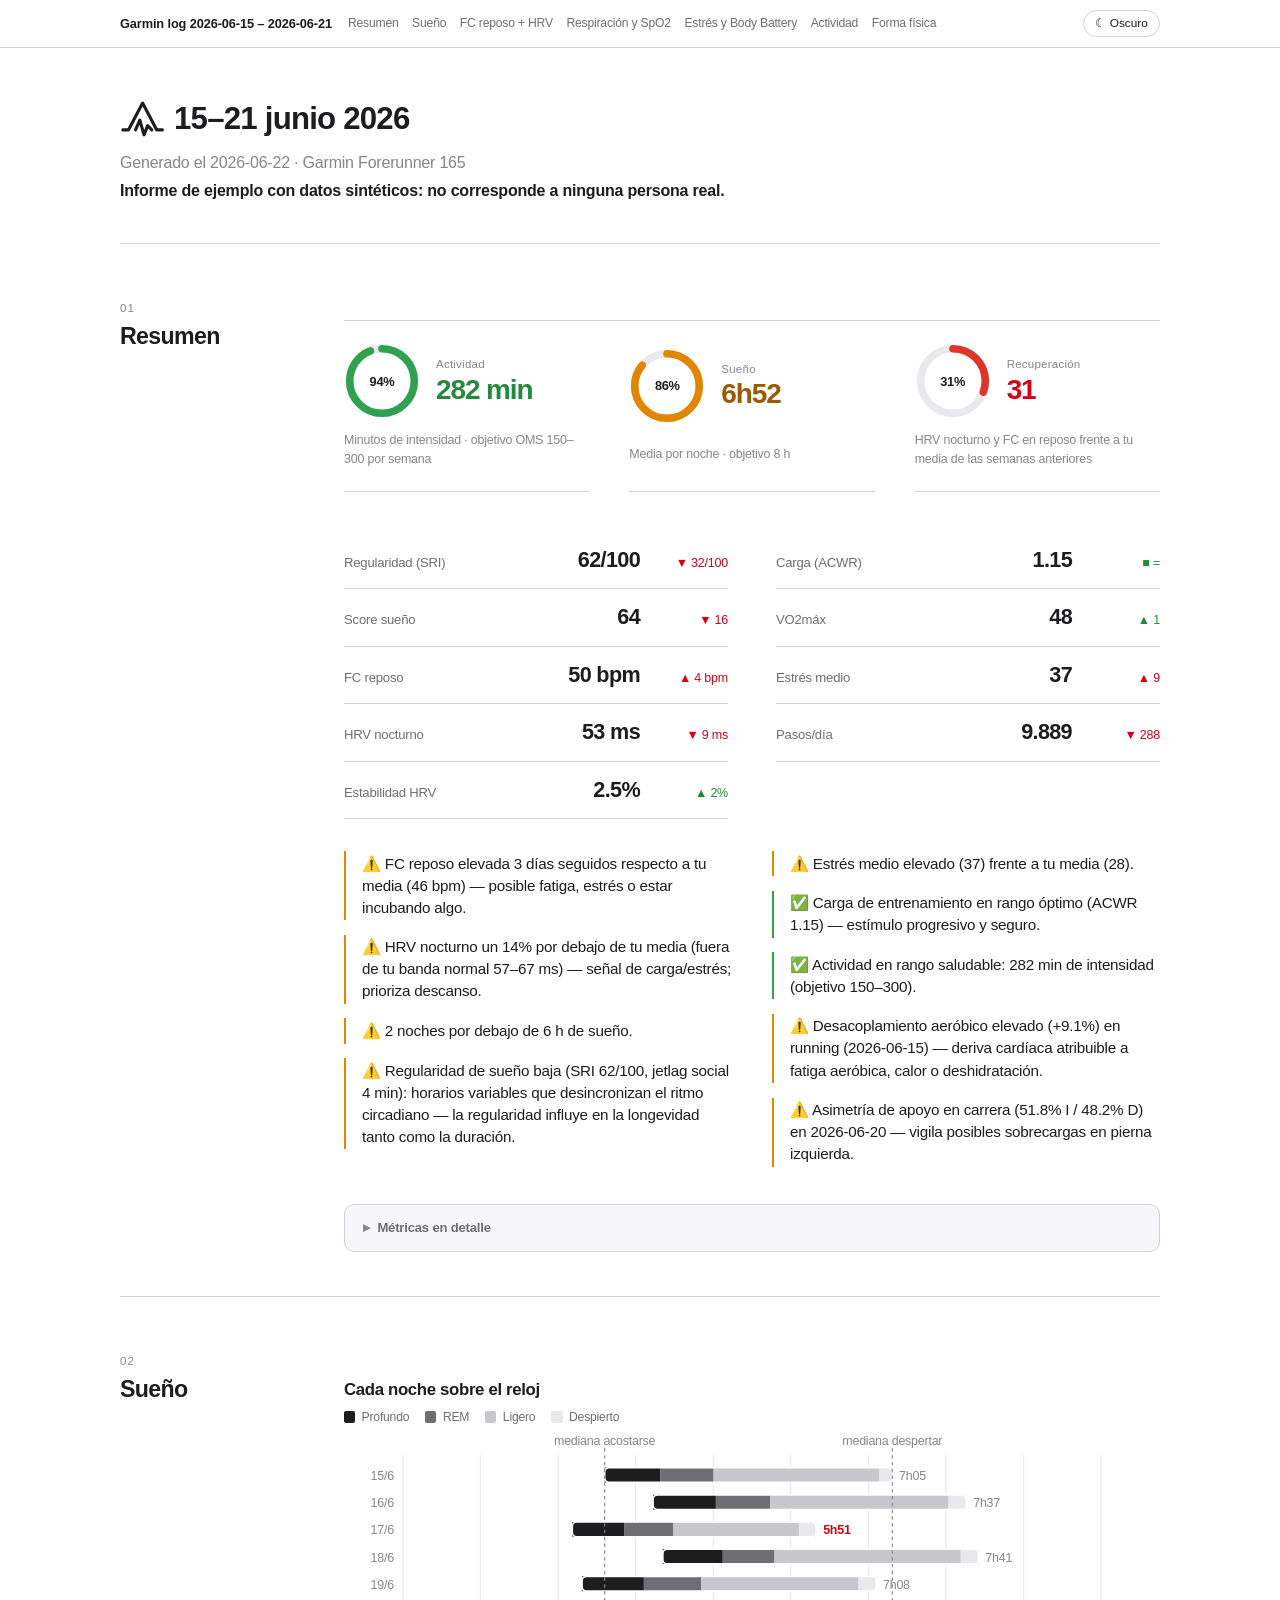
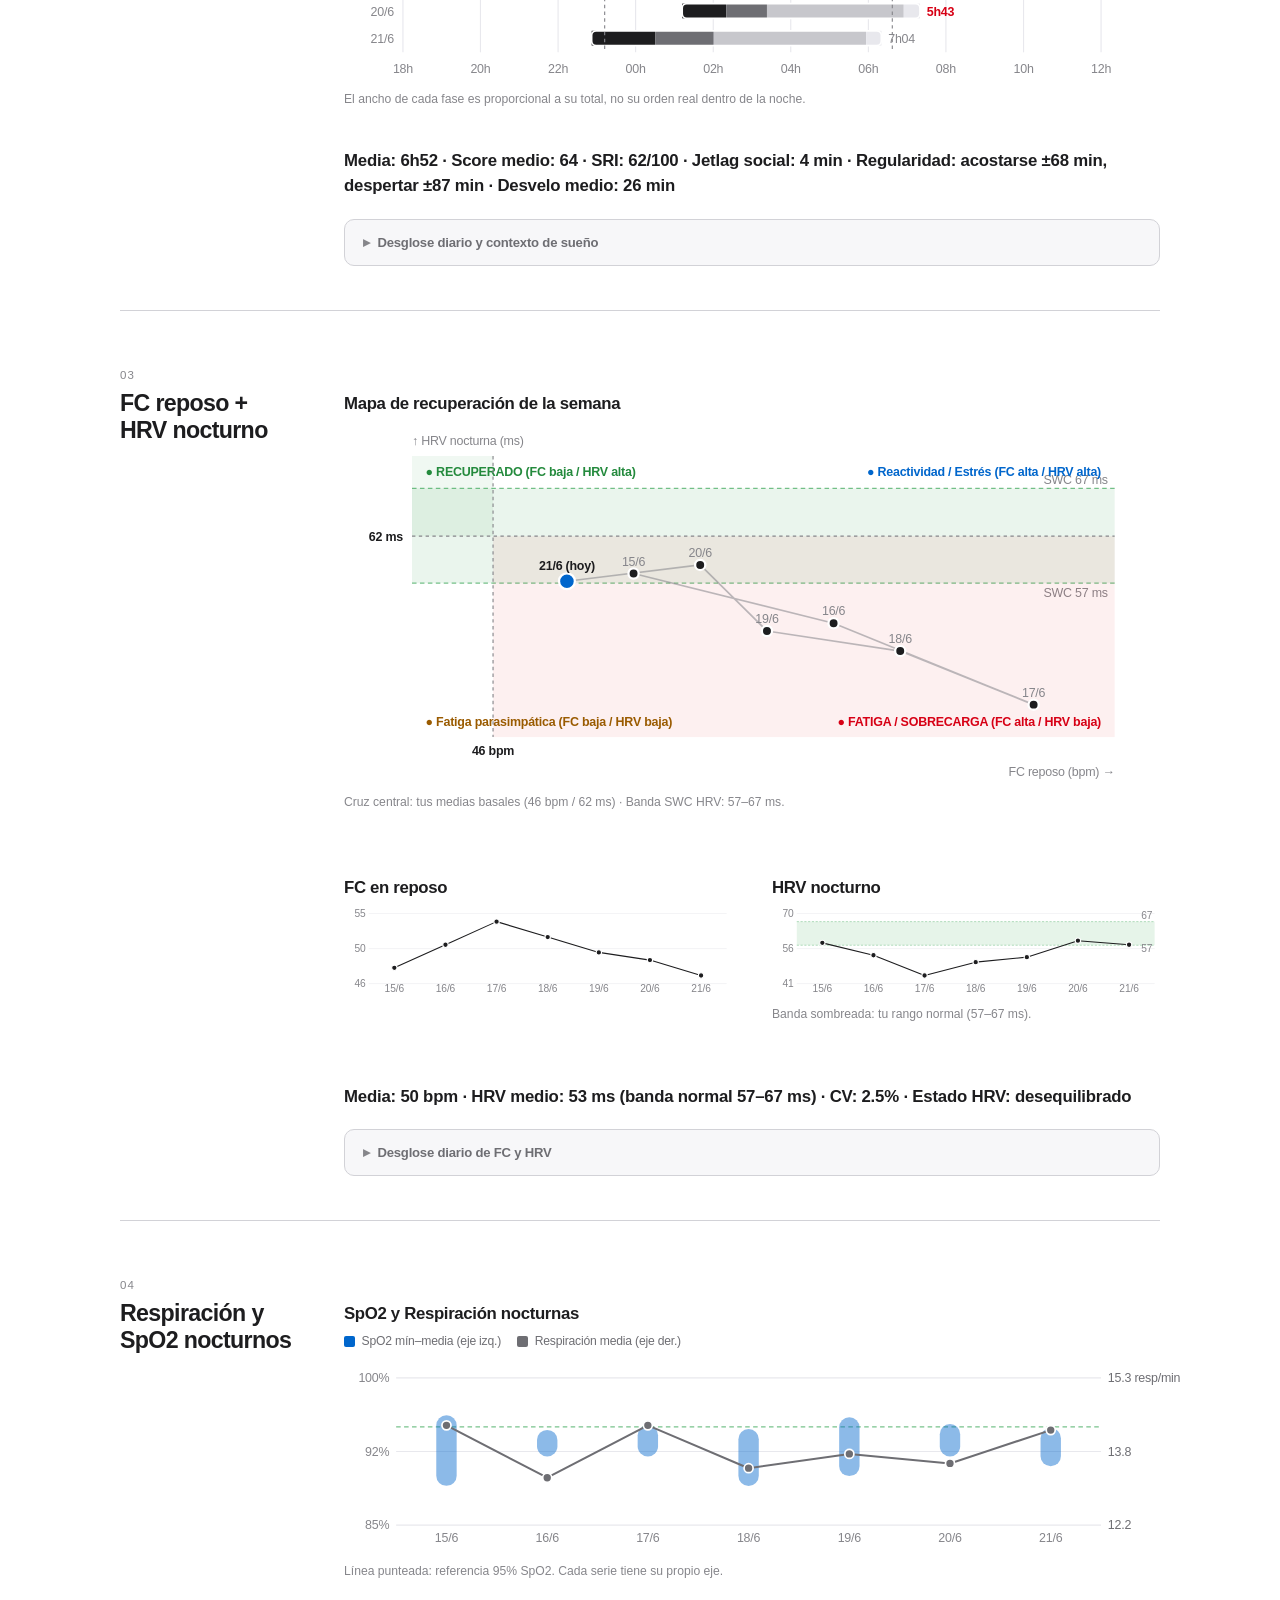
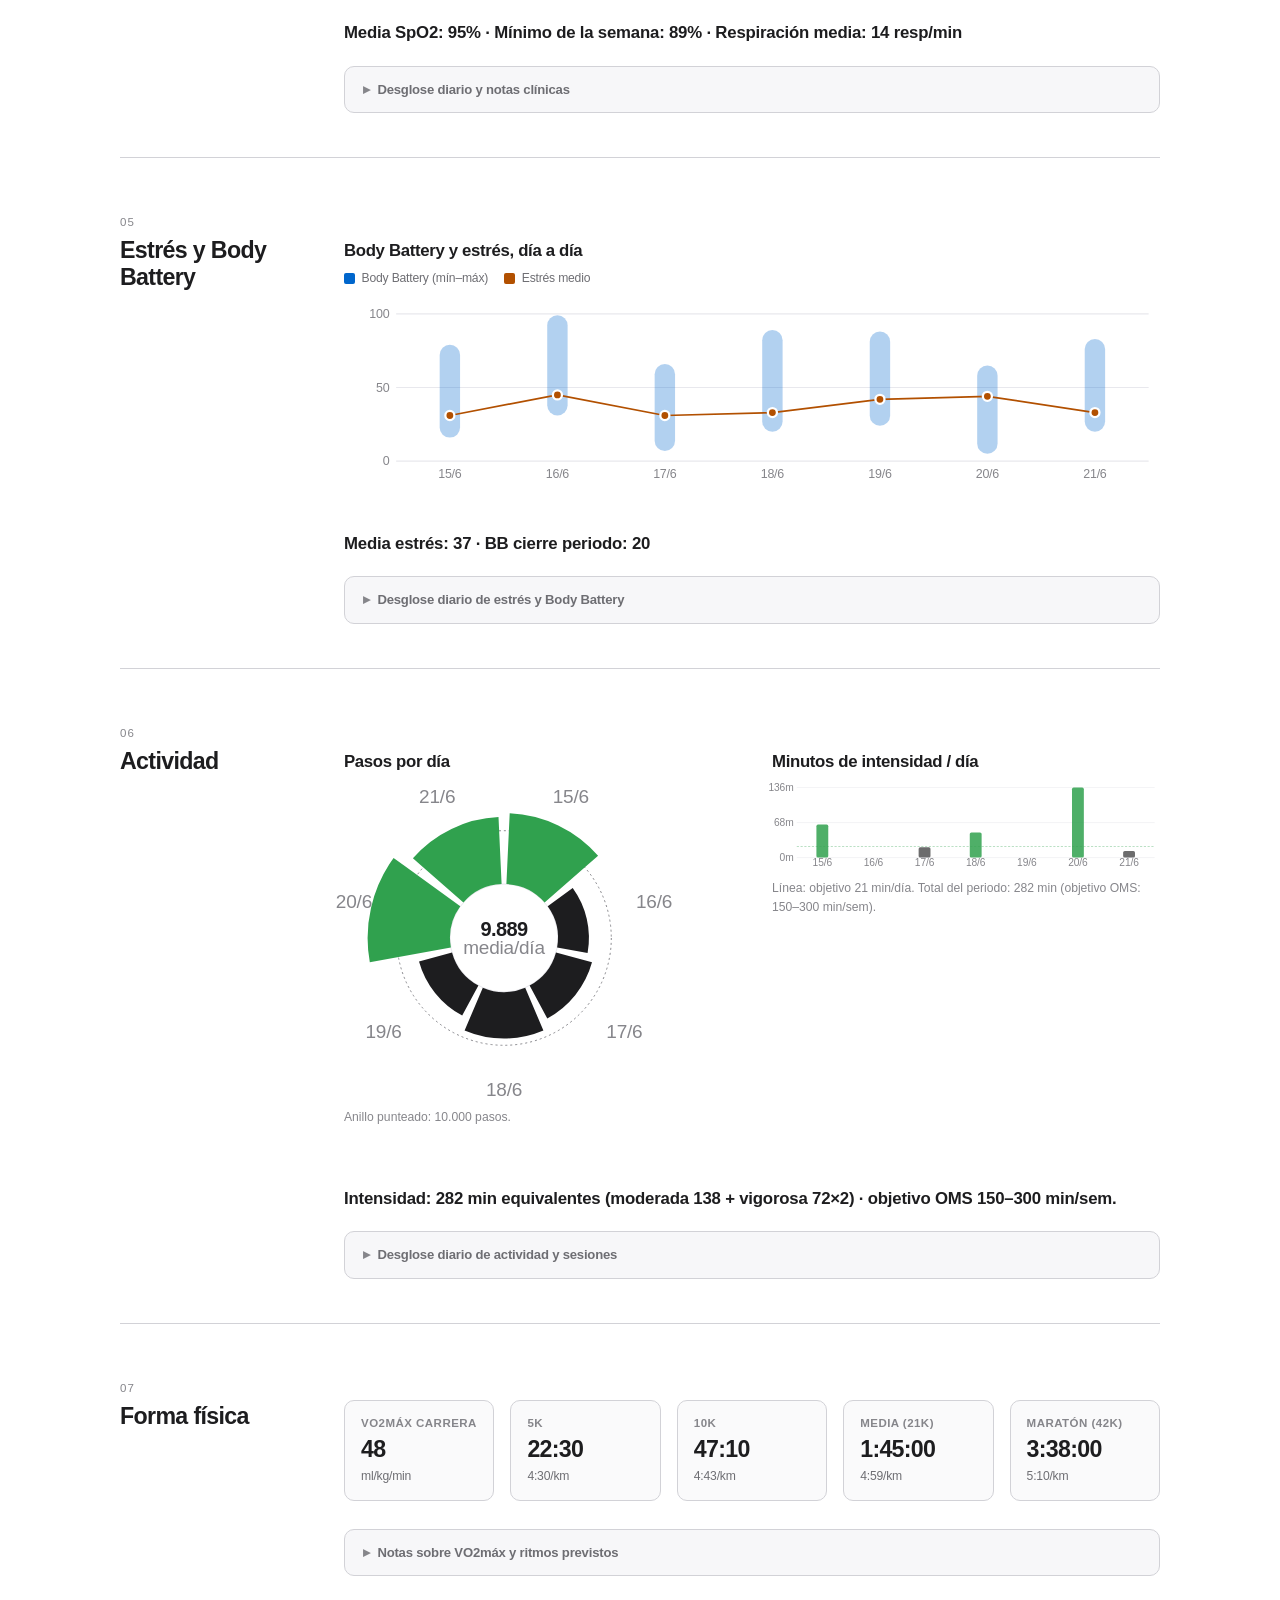
==== commit 52cc71a2: "Actualizar logotipo e identidad visual de BioDelta" ====
--- a/docs/index.html
+++ b/docs/index.html
@@ -4,7 +4,8 @@
 <meta charset="utf-8">
 <meta name="viewport" content="width=device-width, initial-scale=1">
 <title>Garmin log 2026-06-15 – 2026-06-21</title>
-<link rel="icon" type="image/png" href="[data-uri]">
+<link rel="icon" type="image/png" href="[data-uri]">
+
 <style>
 /* Negro sobre blanco, mucho aire y tipografía apretada: el informe se lee como
    una página de producto, no como un panel de control. El color aparece solo
@@ -308,9 +309,8 @@
 <body>
 <nav class="topbar"><div class="topbar-in"><span class="brand">Garmin log 2026-06-15 – 2026-06-21</span><div class="navlinks"><a href="#resumen">Resumen</a><a href="#sueno">Sueño</a><a href="#fc-reposo-hrv-nocturno">FC reposo + HRV</a><a href="#respiracion-y-spo2-nocturnos">Respiración y SpO2</a><a href="#estres-y-body-battery">Estrés y Body Battery</a><a href="#actividad">Actividad</a><a href="#forma-fisica">Forma física</a></div><button id="theme-btn" class="theme-btn" type="button" aria-pressed="false">☾ Oscuro</button></div></nav><main class="wrap">
 <header class="lede"><h1><svg class="logo" aria-hidden="true" viewBox="0 0 32 32" width="32" height="32" fill="none" stroke="currentColor" stroke-width="2.2" stroke-linecap="round" stroke-linejoin="round">
-  <path d="M2 16H6L9 9L13 23L16 13L18 16H19" />
-  <path d="M19 11L24 16L19 21" />
-  <path d="M24 11L29 16L24 21" />
+  <path d="M2 24H6L16 5L26 24H30" />
+  <path d="M11 24L14 17L17 27.5L19.5 21L22.5 24" />
 </svg>15–21 junio 2026</h1>
 <p><em>Generado el 2026-06-22 · Garmin Forerunner 165</em></p>
 <p><strong>Informe de ejemplo con datos sintéticos: no corresponde a ninguna persona real.</strong></p>
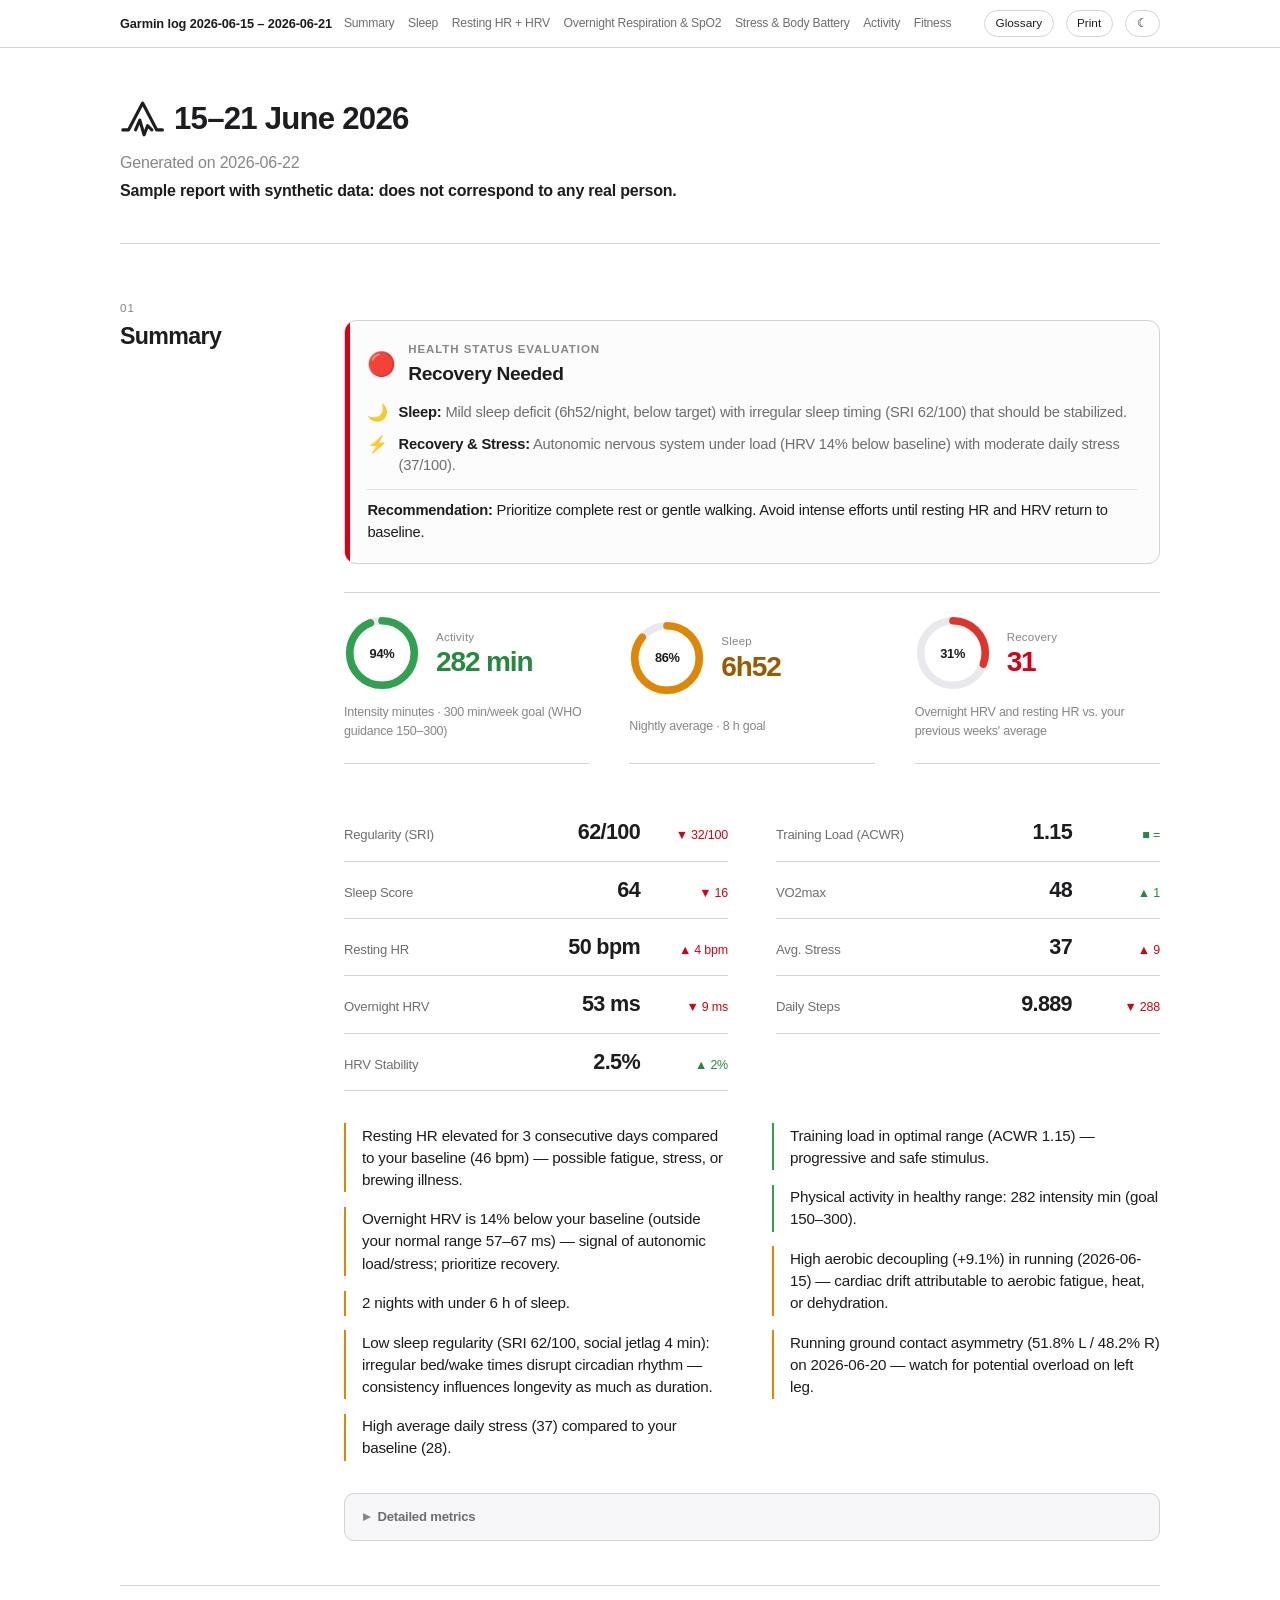
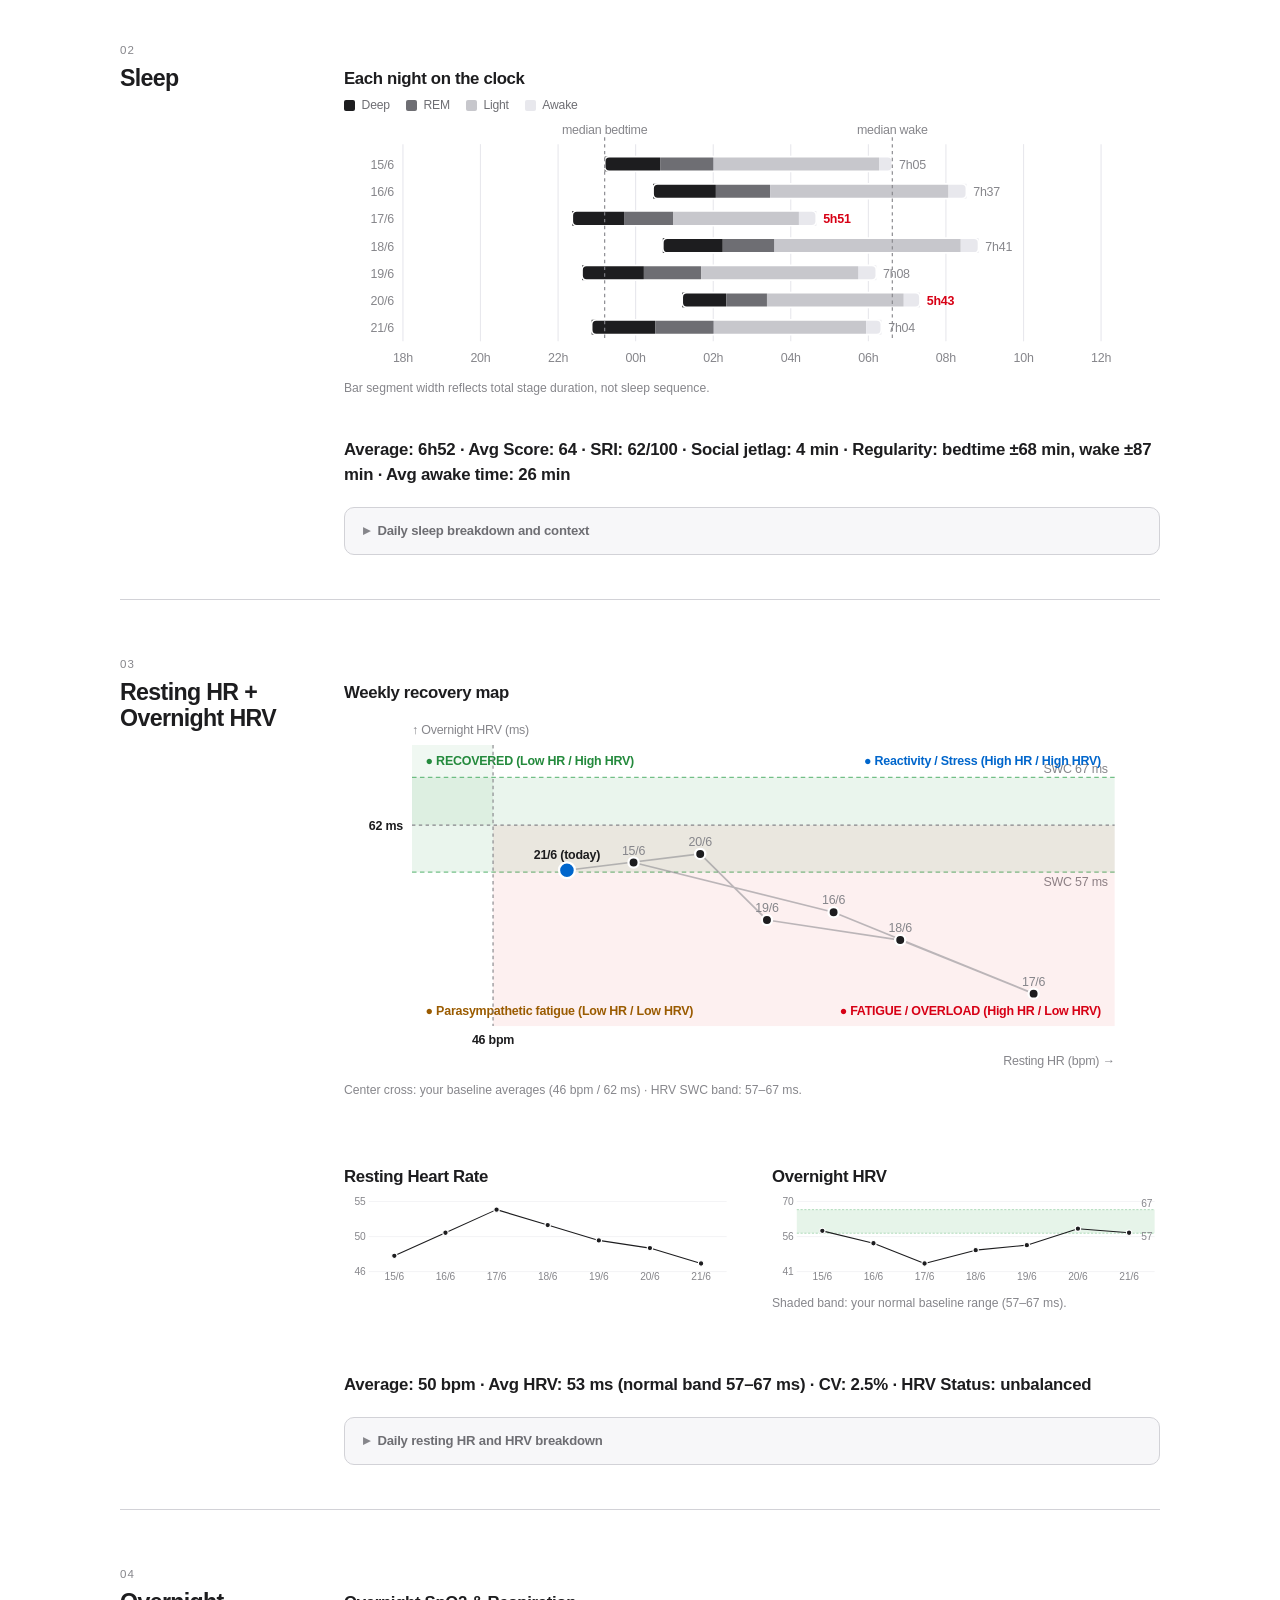
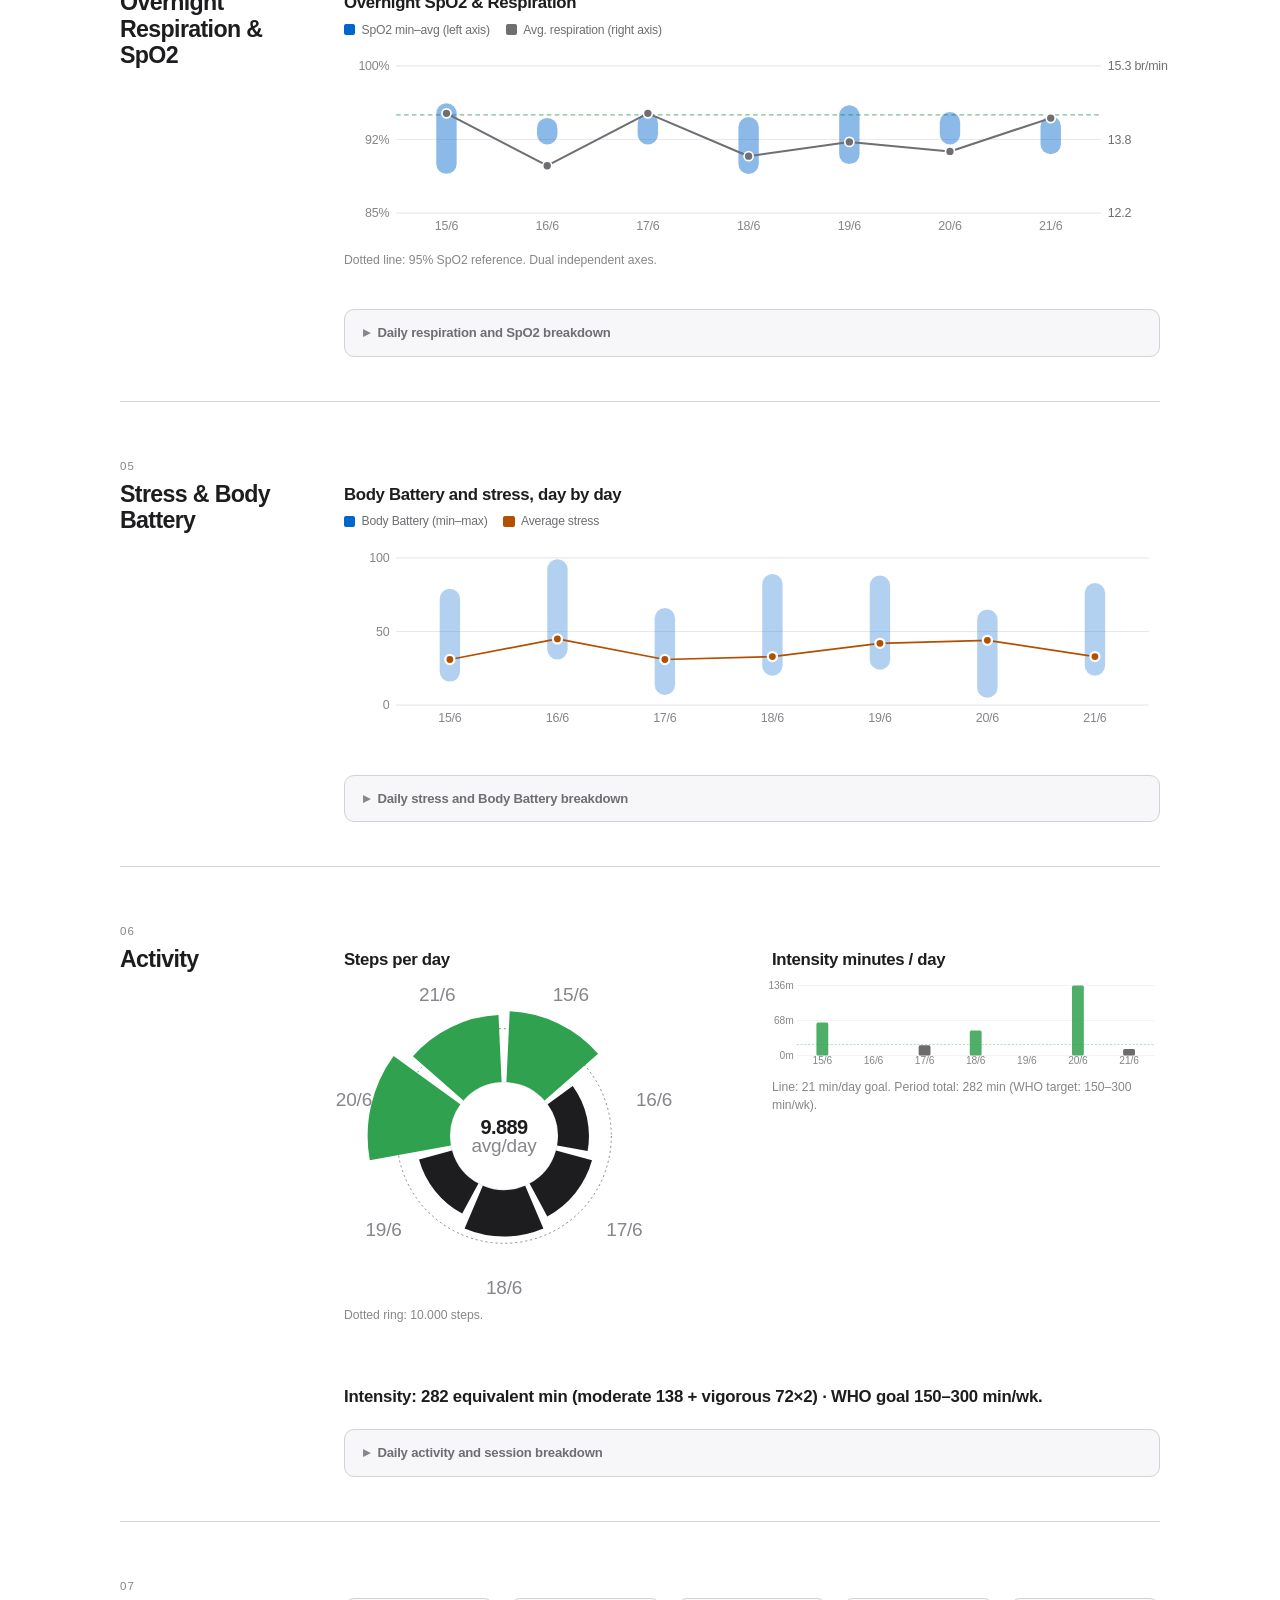
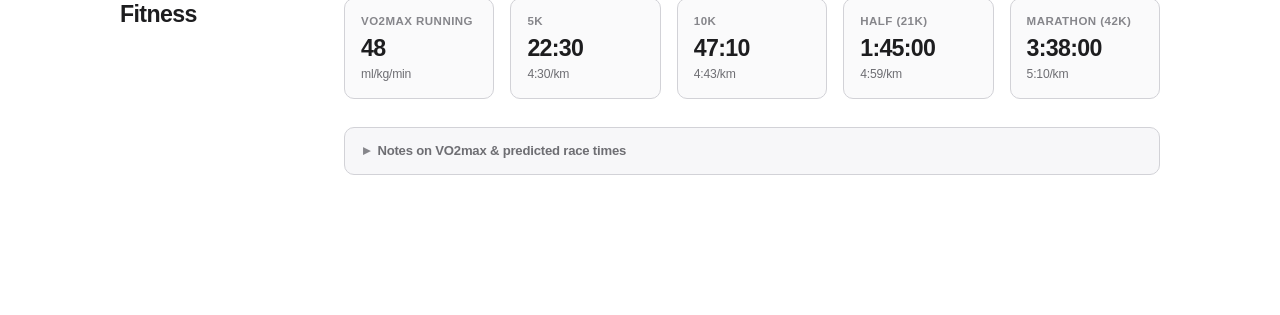
==== commit f4a47a07: "Limpieza de emojis y otros" ====
--- a/docs/index.html
+++ b/docs/index.html
@@ -1,11 +1,10 @@
 <!doctype html>
-<html lang="es">
+<html lang="en">
 <head>
 <meta charset="utf-8">
 <meta name="viewport" content="width=device-width, initial-scale=1">
 <title>Garmin log 2026-06-15 – 2026-06-21</title>
 <link rel="icon" type="image/png" href="[data-uri]">
-
 <style>
 /* Negro sobre blanco, mucho aire y tipografía apretada: el informe se lee como
    una página de producto, no como un panel de control. El color aparece solo
@@ -52,7 +51,7 @@
           -webkit-backdrop-filter: saturate(180%) blur(20px);
           border-bottom: 1px solid var(--hairline); }
 .topbar-in { max-width: 68rem; margin: 0 auto; height: 100%; padding: 0 1.5rem;
-             display: flex; align-items: center; gap: 1rem; }
+             display: flex; align-items: center; gap: 0.75rem; }
 .brand { font-size: .8rem; font-weight: 600; letter-spacing: -.01em; white-space: nowrap; flex-shrink: 0; }
 .navlinks { display: flex; gap: .85rem; overflow-x: auto; scrollbar-width: none;
             flex: 1; min-width: 0; }
@@ -60,6 +59,15 @@
 .navlinks a { color: var(--ink2); text-decoration: none; font-size: .76rem;
               white-space: nowrap; flex-shrink: 0; }
 .navlinks a:hover { color: var(--ink); }
+
+/* Botones de navegación y utilidades */
+.nav-btn {
+  border: 1px solid var(--hairline); background: none;
+  color: var(--ink); border-radius: 980px; padding: .2rem .65rem;
+  font: inherit; font-size: .74rem; cursor: pointer; white-space: nowrap; flex-shrink: 0;
+  display: inline-flex; align-items: center; gap: .3rem;
+}
+.nav-btn:hover { background: var(--surface); }
 .theme-btn { margin-left: auto; border: 1px solid var(--hairline); background: none;
              color: var(--ink); border-radius: 980px; padding: .2rem .7rem;
              font: inherit; font-size: .74rem; cursor: pointer; white-space: nowrap; flex-shrink: 0; }
@@ -74,6 +82,78 @@
 .lede p { font-size: 1rem; line-height: 1.45; color: var(--ink2); margin: .3rem 0; }
 .lede em { font-size: 1rem; color: var(--muted); font-style: normal; }
 .lede strong { color: var(--ink); }
+
+/* Semáforo de Estado y Resumen Ejecutivo en Lenguaje Natural */
+.status-card {
+  border: 1px solid var(--hairline);
+  border-radius: 12px;
+  padding: 1.25rem 1.4rem;
+  margin: 1.25rem 0 1.75rem;
+  background: color-mix(in srgb, var(--paper) 85%, var(--grid));
+  position: relative;
+  overflow: hidden;
+}
+.status-card::before {
+  content: "";
+  position: absolute;
+  top: 0; left: 0; bottom: 0;
+  width: 5px;
+}
+.status-card.status-optimal::before { background: var(--good); }
+.status-card.status-warning::before { background: var(--warn); }
+.status-card.status-recovery::before { background: var(--bad); }
+
+.status-header {
+  display: flex;
+  align-items: center;
+  gap: 0.75rem;
+  margin-bottom: 0.85rem;
+}
+.status-badge {
+  font-size: 1.45rem;
+  line-height: 1;
+}
+.status-title-group { display: flex; flex-direction: column; }
+.status-kicker {
+  font-size: 0.72rem;
+  font-weight: 700;
+  text-transform: uppercase;
+  letter-spacing: 0.08em;
+  color: var(--muted);
+}
+.status-title {
+  font-size: 1.2rem;
+  font-weight: 700;
+  letter-spacing: -0.02em;
+  color: var(--ink);
+  margin: 0.1rem 0 0;
+  text-transform: none;
+}
+.status-grid {
+  display: grid;
+  grid-template-columns: 1fr;
+  gap: 0.55rem;
+}
+.status-item {
+  display: flex;
+  align-items: flex-start;
+  gap: 0.65rem;
+  font-size: 0.92rem;
+  line-height: 1.45;
+  color: var(--ink2);
+}
+.status-item strong { color: var(--ink); }
+.status-item.highlight {
+  margin-top: 0.25rem;
+  padding-top: 0.65rem;
+  border-top: 1px solid color-mix(in srgb, var(--hairline) 60%, transparent);
+  color: var(--ink);
+}
+.status-icon {
+  font-size: 1.05rem;
+  line-height: 1.35;
+  flex-shrink: 0;
+}
 
 /* Secciones: título en un raíl fijo a la izquierda, contenido a la derecha */
 .sec { display: grid; grid-template-columns: 11rem 1fr; gap: 3rem;
@@ -121,9 +201,7 @@
                margin: .75rem 0 0; }
 @media (max-width: 62rem) { .hero { grid-template-columns: 1fr; gap: 0; } }
 
-/* Cifras: hoja de especificaciones a dos columnas, sin cajas. En columnas
-   (no en rejilla) porque las métricas son las que sean: una lista partida por
-   la mitad nunca deja un hueco a media fila. */
+/* Cifras: hoja de especificaciones a dos columnas, sin cajas. */
 .tiles { columns: 2; column-gap: 3rem; margin: 2.5rem 0 2rem; }
 .tile { break-inside: avoid; display: grid; column-gap: 1rem;
         grid-template-columns: 1fr auto minmax(4.5rem, auto);
@@ -228,7 +306,7 @@
   color: var(--ink2);
 }
 
-/* Tablas: filetes, sin cajas ni cebra */
+/* Tablas */
 .tw { overflow-x: auto; margin: 1.25rem 0 2rem; }
 table { border-collapse: collapse; width: 100%; font-size: .85rem; }
 th, td { padding: .6rem .9rem .6rem 0; white-space: nowrap;
@@ -249,8 +327,6 @@
 .chart { margin: 1.5rem 0 2.5rem; }
 .pair { display: grid; gap: 1.5rem 2.5rem;
         grid-template-columns: repeat(auto-fit, minmax(19rem, 1fr)); }
-/* Al ir a media anchura el SVG se reduce casi a la mitad: sin compensar el
-   tamaño, las etiquetas de los ejes quedan en 6 px y no se leen. */
 .pair .tick { font-size: 19px; }
 .pair .dot { r: 5; }
 .chart.square { max-width: 24rem; }
@@ -272,7 +348,7 @@
 .line { fill: none; stroke: var(--ink); stroke-width: 2;
         stroke-linejoin: round; stroke-linecap: round; }
 .line.stress { stroke: var(--accent-warm); stroke-width: 1.5; }
-.dot { fill: var(--ink); stroke: var(--paper); stroke-width: 2; }
+.dot { fill: var(--ink); stroke: var(--paper); stroke-width: 2; cursor: pointer; }
 .dot.stress { fill: var(--accent-warm); }
 .dot.last { fill: var(--accent); }
 .trail { fill: none; stroke: var(--muted); stroke-width: 1.5; opacity: .55;
@@ -303,71 +379,307 @@
 .wedge.good { fill: var(--ring-good); }
 .wheel-val { fill: var(--ink); font-size: 20px; font-weight: 700;
              letter-spacing: -.03em; font-family: inherit; }
+
+/* Sincronización entre gráficas */
+.is-synced-active {
+  stroke-width: 3.5 !important;
+  stroke: var(--accent) !important;
+  fill: var(--accent) !important;
+  filter: drop-shadow(0 0 4px var(--accent));
+  transition: all 0.15s ease;
+}
+rect.is-synced-active {
+  stroke-width: 2 !important;
+  stroke: var(--ink) !important;
+  opacity: 1 !important;
+}
+
+/* Tooltip flotante enriquecido */
+.tooltip-popover {
+  position: fixed; z-index: 90;
+  pointer-events: none;
+  background: var(--ink); color: var(--paper);
+  padding: 0.45rem 0.75rem; border-radius: 6px;
+  font-size: 0.76rem; line-height: 1.35;
+  box-shadow: 0 4px 12px rgba(0, 0, 0, 0.18);
+  opacity: 0; transform: translateY(4px);
+  transition: opacity 0.12s ease, transform 0.12s ease;
+  white-space: pre-line; max-width: 18rem;
+}
+.tooltip-popover.is-visible {
+  opacity: 1; transform: translateY(0);
+}
+
+/* Modal de Glosario */
+.modal-backdrop {
+  position: fixed; inset: 0; z-index: 100;
+  background: rgba(0, 0, 0, 0.45);
+  backdrop-filter: blur(8px);
+  -webkit-backdrop-filter: blur(8px);
+  display: none;
+  align-items: center; justify-content: center;
+  padding: 1.5rem;
+}
+.modal-backdrop.is-open { display: flex; }
+.modal-dialog {
+  background: var(--paper);
+  border: 1px solid var(--hairline);
+  border-radius: 14px;
+  width: 100%; max-width: 48rem;
+  max-height: 85vh;
+  display: flex; flex-direction: column;
+  box-shadow: 0 20px 40px rgba(0, 0, 0, 0.2);
+  overflow: hidden;
+}
+.modal-header {
+  padding: 1.2rem 1.5rem;
+  border-bottom: 1px solid var(--hairline);
+  display: flex; align-items: center; justify-content: space-between;
+}
+.modal-header h3 { margin: 0; font-size: 1.1rem; text-transform: none; color: var(--ink); }
+.modal-close {
+  background: none; border: none; font-size: 1.2rem;
+  color: var(--muted); cursor: pointer; padding: 0.2rem 0.5rem; border-radius: 6px;
+}
+.modal-close:hover { color: var(--ink); background: var(--surface); }
+.modal-filter-bar {
+  padding: 0.9rem 1.5rem;
+  border-bottom: 1px solid var(--grid);
+  display: flex; flex-direction: column; gap: 0.75rem;
+}
+#glossary-search {
+  width: 100%; padding: 0.55rem 0.85rem;
+  border: 1px solid var(--hairline); border-radius: 8px;
+  font-size: 0.88rem; background: var(--surface); color: var(--ink);
+  outline: none;
+}
+#glossary-search:focus { border-color: var(--accent); }
+.glossary-categories { display: flex; gap: 0.45rem; flex-wrap: wrap; }
+.cat-pill {
+  border: 1px solid var(--hairline); background: var(--paper);
+  color: var(--ink2); border-radius: 980px; padding: 0.2rem 0.65rem;
+  font-size: 0.74rem; cursor: pointer;
+}
+.cat-pill.active { background: var(--ink); color: var(--paper); border-color: var(--ink); }
+.glossary-grid {
+  padding: 1.5rem;
+  overflow-y: auto;
+  display: grid; grid-template-columns: repeat(auto-fit, minmax(19rem, 1fr));
+  gap: 1rem;
+}
+.glossary-card {
+  border: 1px solid var(--hairline); border-radius: 10px;
+  padding: 1rem 1.1rem; background: var(--surface);
+  display: flex; flex-direction: column; gap: 0.4rem;
+}
+.glossary-card-header {
+  display: flex; justify-content: space-between; align-items: baseline; gap: 0.5rem;
+  margin-bottom: 0.2rem;
+}
+.glossary-card h4 { margin: 0; font-size: 0.92rem; font-weight: 700; color: var(--ink); }
+.glossary-badge {
+  font-size: 0.68rem; font-weight: 600; text-transform: uppercase;
+  color: var(--muted); letter-spacing: 0.04em;
+}
+.glossary-card p { margin: 0.15rem 0; font-size: 0.82rem; line-height: 1.4; color: var(--ink2); }
+.glossary-card p strong { color: var(--ink); }
+.glossary-range {
+  margin-top: 0.35rem; padding-top: 0.35rem;
+  border-top: 1px dashed var(--hairline); font-size: 0.78rem; color: var(--accent);
+}
+
+/* Modo Impresión / PDF */
+@media print {
+  body {
+    background: #ffffff !important;
+    color: #000000 !important;
+    padding: 0 !important;
+    font-size: 11pt !important;
+  }
+  .topbar, .theme-btn, .nav-btn, .modal-backdrop, .tooltip-popover, #theme-btn, #glossary-btn, #print-btn {
+    display: none !important;
+  }
+  .wrap { max-width: 100% !important; padding: 0 !important; margin: 0 !important; }
+  .lede { padding: 1rem 0 !important; }
+  .sec {
+    display: block !important;
+    padding: 1.25rem 0 0.5rem !important;
+    page-break-inside: avoid;
+    break-inside: avoid;
+  }
+  .sec-rail { position: static !important; margin-bottom: 0.5rem !important; }
+  .sec-rail h2 { font-size: 1.2rem !important; margin: 0 0 0.5rem !important; }
+  .hero, .tiles, .chart, .pair, .status-card, .fit-grid {
+    page-break-inside: avoid;
+    break-inside: avoid;
+  }
+  details.collapsible {
+    border: 1px solid #d2d2d7 !important;
+    page-break-inside: auto;
+  }
+  details.collapsible summary::before { display: none !important; }
+  details.collapsible summary { background: #f5f5f7 !important; color: #000 !important; }
+  .chart svg { max-width: 100% !important; height: auto !important; }
+}
 </style>
 <script>try{var t=localStorage.getItem('biodelta-theme')||localStorage.getItem('garmin-report-theme');if(t==='dark')document.documentElement.dataset.theme='dark'}catch(e){}</script>
 </head>
 <body>
-<nav class="topbar"><div class="topbar-in"><span class="brand">Garmin log 2026-06-15 – 2026-06-21</span><div class="navlinks"><a href="#resumen">Resumen</a><a href="#sueno">Sueño</a><a href="#fc-reposo-hrv-nocturno">FC reposo + HRV</a><a href="#respiracion-y-spo2-nocturnos">Respiración y SpO2</a><a href="#estres-y-body-battery">Estrés y Body Battery</a><a href="#actividad">Actividad</a><a href="#forma-fisica">Forma física</a></div><button id="theme-btn" class="theme-btn" type="button" aria-pressed="false">☾ Oscuro</button></div></nav><main class="wrap">
+<nav class="topbar"><div class="topbar-in"><span class="brand">Garmin log 2026-06-15 – 2026-06-21</span><div class="navlinks"><a href="#summary">Summary</a><a href="#sleep">Sleep</a><a href="#resting-hr-overnight-hrv">Resting HR + HRV</a><a href="#overnight-respiration-spo2">Overnight Respiration &amp; SpO2</a><a href="#stress-body-battery">Stress &amp; Body Battery</a><a href="#activity">Activity</a><a href="#fitness">Fitness</a></div><button id="glossary-btn" class="nav-btn" type="button" aria-label="Glossary">Glossary</button><button id="print-btn" class="nav-btn" type="button" onclick="window.print()" aria-label="Print">Print</button><button id="theme-btn" class="theme-btn" type="button" aria-label="Toggle theme" aria-pressed="false">☾</button></div></nav><main class="wrap">
 <header class="lede"><h1><svg class="logo" aria-hidden="true" viewBox="0 0 32 32" width="32" height="32" fill="none" stroke="currentColor" stroke-width="2.2" stroke-linecap="round" stroke-linejoin="round">
   <path d="M2 24H6L16 5L26 24H30" />
   <path d="M11 24L14 17L17 27.5L19.5 21L22.5 24" />
-</svg>15–21 junio 2026</h1>
-<p><em>Generado el 2026-06-22 · Garmin Forerunner 165</em></p>
-<p><strong>Informe de ejemplo con datos sintéticos: no corresponde a ninguna persona real.</strong></p>
+</svg>15–21 June 2026</h1>
+<p><em>Generated on 2026-06-22</em></p>
+<p><strong>Sample report with synthetic data: does not correspond to any real person.</strong></p>
 <hr>
-</header><section class="sec" id="resumen"><div class="sec-rail"><span class="sec-n">01</span><h2>Resumen</h2></div><div class="sec-body">
-<section class="hero"><div class="ring-card"><div class="ring-dial"><svg viewBox="0 0 80 80" role="img" aria-label="Actividad: 94% del objetivo"><circle cx="40" cy="40" r="34" class="ring-track" stroke-width="8"/><circle cx="40" cy="40" r="34" fill="none" stroke="var(--ring-good)" stroke-width="8" stroke-linecap="round" stroke-dasharray="213.6" stroke-dashoffset="12.8" transform="rotate(-90 40 40)"/></svg><span class="ring-pct">94%</span></div><div class="ring-text"><span class="ring-name">Actividad</span><span class="ring-val good">282 min</span></div><p class="ring-detail">Minutos de intensidad · objetivo OMS 150–300 por semana</p></div><div class="ring-card"><div class="ring-dial"><svg viewBox="0 0 80 80" role="img" aria-label="Sueño: 86% del objetivo"><circle cx="40" cy="40" r="34" class="ring-track" stroke-width="8"/><circle cx="40" cy="40" r="34" fill="none" stroke="var(--ring-warn)" stroke-width="8" stroke-linecap="round" stroke-dasharray="213.6" stroke-dashoffset="30.0" transform="rotate(-90 40 40)"/></svg><span class="ring-pct">86%</span></div><div class="ring-text"><span class="ring-name">Sueño</span><span class="ring-val warn">6h52</span></div><p class="ring-detail">Media por noche · objetivo 8 h</p></div><div class="ring-card"><div class="ring-dial"><svg viewBox="0 0 80 80" role="img" aria-label="Recuperación: 31% del objetivo"><circle cx="40" cy="40" r="34" class="ring-track" stroke-width="8"/><circle cx="40" cy="40" r="34" fill="none" stroke="var(--ring-bad)" stroke-width="8" stroke-linecap="round" stroke-dasharray="213.6" stroke-dashoffset="148.4" transform="rotate(-90 40 40)"/></svg><span class="ring-pct">31%</span></div><div class="ring-text"><span class="ring-name">Recuperación</span><span class="ring-val bad">31</span></div><p class="ring-detail">HRV nocturno y FC en reposo frente a tu media de las semanas anteriores</p></div></section><div class="tiles"><div class="tile"><div class="k">Regularidad (SRI)</div><div class="v">62/100</div><div class="t bad">▼ 32/100</div></div><div class="tile"><div class="k">Score sueño</div><div class="v">64</div><div class="t bad">▼ 16</div></div><div class="tile"><div class="k">FC reposo</div><div class="v">50 bpm</div><div class="t bad">▲ 4 bpm</div></div><div class="tile"><div class="k">HRV nocturno</div><div class="v">53 ms</div><div class="t bad">▼ 9 ms</div></div><div class="tile"><div class="k">Estabilidad HRV</div><div class="v">2.5%</div><div class="t good">▲ 2%</div></div><div class="tile"><div class="k">Carga (ACWR)</div><div class="v">1.15</div><div class="t good">■ =</div></div><div class="tile"><div class="k">VO2máx</div><div class="v">48</div><div class="t good">▲ 1</div></div><div class="tile"><div class="k">Estrés medio</div><div class="v">37</div><div class="t bad">▲ 9</div></div><div class="tile"><div class="k">Pasos/día</div><div class="v">9.889</div><div class="t bad">▼ 288</div></div></div>
-<ul class="signals"><li class="warn">⚠️ FC reposo elevada 3 días seguidos respecto a tu media (46 bpm) — posible fatiga, estrés o estar incubando algo.</li><li class="warn">⚠️ HRV nocturno un 14% por debajo de tu media (fuera de tu banda normal 57–67 ms) — señal de carga/estrés; prioriza descanso.</li><li class="warn">⚠️ 2 noches por debajo de 6 h de sueño.</li><li class="warn">⚠️ Regularidad de sueño baja (SRI 62/100, jetlag social 4 min): horarios variables que desincronizan el ritmo circadiano — la regularidad influye en la longevidad tanto como la duración.</li><li class="warn">⚠️ Estrés medio elevado (37) frente a tu media (28).</li><li class="good">✅ Carga de entrenamiento en rango óptimo (ACWR 1.15) — estímulo progresivo y seguro.</li><li class="good">✅ Actividad en rango saludable: 282 min de intensidad (objetivo 150–300).</li><li class="warn">⚠️ Desacoplamiento aeróbico elevado (+9.1%) en running (2026-06-15) — deriva cardíaca atribuible a fatiga aeróbica, calor o deshidratación.</li><li class="warn">⚠️ Asimetría de apoyo en carrera (51.8% I / 48.2% D) en 2026-06-20 — vigila posibles sobrecargas en pierna izquierda.</li></ul>
-<details class="collapsible"><summary>Métricas en detalle</summary><div class="coll-body"><div class='tw'><table><thead><tr><th>Métrica</th><th style="text-align:right">Esta semana</th><th style="text-align:right">Tu media (~4 sem)</th><th style="text-align:center">Tendencia</th></tr></thead><tbody><tr><td>Sueño</td><td style="text-align:right">6h52</td><td style="text-align:right">7h51</td><td style="text-align:center">▼ 59 min</td></tr><tr><td>Regularidad (SRI)</td><td style="text-align:right">62/100</td><td style="text-align:right">94/100</td><td style="text-align:center">▼ 32/100</td></tr><tr><td>Score sueño</td><td style="text-align:right">64</td><td style="text-align:right">80</td><td style="text-align:center">▼ 16</td></tr><tr><td>FC reposo</td><td style="text-align:right">50 bpm</td><td style="text-align:right">46 bpm</td><td style="text-align:center">▲ 4 bpm</td></tr><tr><td>HRV nocturno</td><td style="text-align:right">53 ms</td><td style="text-align:right">62 ms</td><td style="text-align:center">▼ 9 ms</td></tr><tr><td>Estabilidad HRV</td><td style="text-align:right">2.5%</td><td style="text-align:right">0.7%</td><td style="text-align:center">▲ 2%</td></tr><tr><td>Carga (ACWR)</td><td style="text-align:right">1.15</td><td style="text-align:right">1.14</td><td style="text-align:center">■ =</td></tr><tr><td>VO2máx</td><td style="text-align:right">48</td><td style="text-align:right">47</td><td style="text-align:center">▲ 1</td></tr><tr><td>Estrés medio</td><td style="text-align:right">37</td><td style="text-align:right">28</td><td style="text-align:center">▲ 9</td></tr><tr><td>Pasos/día</td><td style="text-align:right">9.889</td><td style="text-align:right">10.176</td><td style="text-align:center">▼ 288</td></tr><tr><td>Min. intensidad/sem</td><td style="text-align:right">282 min</td><td style="text-align:right">270 min</td><td style="text-align:center">▲ 12 min</td></tr></tbody></table></div></div></details>
+</header><section class="sec" id="summary"><div class="sec-rail"><span class="sec-n">01</span><h2>Summary</h2></div><div class="sec-body">
+<div class="status-card status-recovery"><div class="status-header"><span class="status-badge" aria-hidden="true">🔴</span><div class="status-title-group"><span class="status-kicker">Health Status Evaluation</span><h3 class="status-title">Recovery Needed</h3></div></div><div class="status-grid"><div class="status-item"><span class="status-icon" aria-hidden="true">🌙</span><div><strong>Sleep:</strong> Mild sleep deficit (6h52/night, below target) with irregular sleep timing (SRI 62/100) that should be stabilized.</div></div><div class="status-item"><span class="status-icon" aria-hidden="true">⚡</span><div><strong>Recovery & Stress:</strong> Autonomic nervous system under load (HRV 14% below baseline) with moderate daily stress (37/100).</div></div><div class="status-item highlight"><div><strong>Recommendation:</strong> Prioritize complete rest or gentle walking. Avoid intense efforts until resting HR and HRV return to baseline.</div></div></div></div><section class="hero"><div class="ring-card"><div class="ring-dial"><svg viewBox="0 0 80 80" role="img" aria-label="Activity: 94% del objetivo"><circle cx="40" cy="40" r="34" class="ring-track" stroke-width="8"/><circle cx="40" cy="40" r="34" fill="none" stroke="var(--ring-good)" stroke-width="8" stroke-linecap="round" stroke-dasharray="213.6" stroke-dashoffset="12.8" transform="rotate(-90 40 40)"/></svg><span class="ring-pct">94%</span></div><div class="ring-text"><span class="ring-name">Activity</span><span class="ring-val good">282 min</span></div><p class="ring-detail">Intensity minutes · 300 min/week goal (WHO guidance 150–300)</p></div><div class="ring-card"><div class="ring-dial"><svg viewBox="0 0 80 80" role="img" aria-label="Sleep: 86% del objetivo"><circle cx="40" cy="40" r="34" class="ring-track" stroke-width="8"/><circle cx="40" cy="40" r="34" fill="none" stroke="var(--ring-warn)" stroke-width="8" stroke-linecap="round" stroke-dasharray="213.6" stroke-dashoffset="30.0" transform="rotate(-90 40 40)"/></svg><span class="ring-pct">86%</span></div><div class="ring-text"><span class="ring-name">Sleep</span><span class="ring-val warn">6h52</span></div><p class="ring-detail">Nightly average · 8 h goal</p></div><div class="ring-card"><div class="ring-dial"><svg viewBox="0 0 80 80" role="img" aria-label="Recovery: 31% del objetivo"><circle cx="40" cy="40" r="34" class="ring-track" stroke-width="8"/><circle cx="40" cy="40" r="34" fill="none" stroke="var(--ring-bad)" stroke-width="8" stroke-linecap="round" stroke-dasharray="213.6" stroke-dashoffset="148.4" transform="rotate(-90 40 40)"/></svg><span class="ring-pct">31%</span></div><div class="ring-text"><span class="ring-name">Recovery</span><span class="ring-val bad">31</span></div><p class="ring-detail">Overnight HRV and resting HR vs. your previous weeks&#x27; average</p></div></section><div class="tiles"><div class="tile"><div class="k">Regularity (SRI)</div><div class="v">62/100</div><div class="t bad">▼ 32/100</div></div><div class="tile"><div class="k">Sleep Score</div><div class="v">64</div><div class="t bad">▼ 16</div></div><div class="tile"><div class="k">Resting HR</div><div class="v">50 bpm</div><div class="t bad">▲ 4 bpm</div></div><div class="tile"><div class="k">Overnight HRV</div><div class="v">53 ms</div><div class="t bad">▼ 9 ms</div></div><div class="tile"><div class="k">HRV Stability</div><div class="v">2.5%</div><div class="t good">▲ 2%</div></div><div class="tile"><div class="k">Training Load (ACWR)</div><div class="v">1.15</div><div class="t good">■ =</div></div><div class="tile"><div class="k">VO2max</div><div class="v">48</div><div class="t good">▲ 1</div></div><div class="tile"><div class="k">Avg. Stress</div><div class="v">37</div><div class="t bad">▲ 9</div></div><div class="tile"><div class="k">Daily Steps</div><div class="v">9.889</div><div class="t bad">▼ 288</div></div></div>
+<ul class="signals"><li class="warn">Resting HR elevated for 3 consecutive days compared to your baseline (46 bpm) — possible fatigue, stress, or brewing illness.</li><li class="warn">Overnight HRV is 14% below your baseline (outside your normal range 57–67 ms) — signal of autonomic load/stress; prioritize recovery.</li><li class="warn">2 nights with under 6 h of sleep.</li><li class="warn">Low sleep regularity (SRI 62/100, social jetlag 4 min): irregular bed/wake times disrupt circadian rhythm — consistency influences longevity as much as duration.</li><li class="warn">High average daily stress (37) compared to your baseline (28).</li><li class="good">Training load in optimal range (ACWR 1.15) — progressive and safe stimulus.</li><li class="good">Physical activity in healthy range: 282 intensity min (goal 150–300).</li><li class="warn">High aerobic decoupling (+9.1%) in running (2026-06-15) — cardiac drift attributable to aerobic fatigue, heat, or dehydration.</li><li class="warn">Running ground contact asymmetry (51.8% L / 48.2% R) on 2026-06-20 — watch for potential overload on left leg.</li></ul>
+<details class="collapsible"><summary>Detailed metrics</summary><div class="coll-body"><div class='tw'><table><thead><tr><th>Metric</th><th style="text-align:right">This week</th><th style="text-align:right">Your baseline (~4 wks)</th><th style="text-align:center">Trend</th></tr></thead><tbody><tr><td>Sleep</td><td style="text-align:right">6h52</td><td style="text-align:right">7h51</td><td style="text-align:center">▼ 59 min</td></tr><tr><td>Regularity (SRI)</td><td style="text-align:right">62/100</td><td style="text-align:right">94/100</td><td style="text-align:center">▼ 32/100</td></tr><tr><td>Sleep Score</td><td style="text-align:right">64</td><td style="text-align:right">80</td><td style="text-align:center">▼ 16</td></tr><tr><td>Resting HR</td><td style="text-align:right">50 bpm</td><td style="text-align:right">46 bpm</td><td style="text-align:center">▲ 4 bpm</td></tr><tr><td>Overnight HRV</td><td style="text-align:right">53 ms</td><td style="text-align:right">62 ms</td><td style="text-align:center">▼ 9 ms</td></tr><tr><td>HRV Stability</td><td style="text-align:right">2.5%</td><td style="text-align:right">0.7%</td><td style="text-align:center">▲ 2%</td></tr><tr><td>Training Load (ACWR)</td><td style="text-align:right">1.15</td><td style="text-align:right">1.14</td><td style="text-align:center">■ =</td></tr><tr><td>VO2max</td><td style="text-align:right">48</td><td style="text-align:right">47</td><td style="text-align:center">▲ 1</td></tr><tr><td>Avg. Stress</td><td style="text-align:right">37</td><td style="text-align:right">28</td><td style="text-align:center">▲ 9</td></tr><tr><td>Daily Steps</td><td style="text-align:right">9.889</td><td style="text-align:right">10.176</td><td style="text-align:center">▼ 288</td></tr><tr><td>Intensity Min/wk</td><td style="text-align:right">282 min</td><td style="text-align:right">270 min</td><td style="text-align:center">▲ 12 min</td></tr></tbody></table></div></div></details>
 </div></section>
-<section class="sec" id="sueno"><div class="sec-rail"><span class="sec-n">02</span><h2>Sueño</h2></div><div class="sec-body">
-<figure class="chart"><figcaption>Cada noche sobre el reloj</figcaption><div class="legend"><span class="lg"><i style="background:var(--ph-1)"></i>Profundo</span><span class="lg"><i style="background:var(--ph-2)"></i>REM</span><span class="lg"><i style="background:var(--ph-3)"></i>Ligero</span><span class="lg"><i style="background:var(--ph-4)"></i>Despierto</span></div><svg viewBox="0 0 720 216" role="img" aria-label="Cada noche sobre el reloj"><line x1="52.0" y1="16.0" x2="52.0" y2="190.0" class="grid"/><text x="52.0" y="208" class="tick" text-anchor="middle">18h</text><line x1="120.4" y1="16.0" x2="120.4" y2="190.0" class="grid"/><text x="120.4" y="208" class="tick" text-anchor="middle">20h</text><line x1="188.9" y1="16.0" x2="188.9" y2="190.0" class="grid"/><text x="188.9" y="208" class="tick" text-anchor="middle">22h</text><line x1="257.3" y1="16.0" x2="257.3" y2="190.0" class="grid"/><text x="257.3" y="208" class="tick" text-anchor="middle">00h</text><line x1="325.8" y1="16.0" x2="325.8" y2="190.0" class="grid"/><text x="325.8" y="208" class="tick" text-anchor="middle">02h</text><line x1="394.2" y1="16.0" x2="394.2" y2="190.0" class="grid"/><text x="394.2" y="208" class="tick" text-anchor="middle">04h</text><line x1="462.7" y1="16.0" x2="462.7" y2="190.0" class="grid"/><text x="462.7" y="208" class="tick" text-anchor="middle">06h</text><line x1="531.1" y1="16.0" x2="531.1" y2="190.0" class="grid"/><text x="531.1" y="208" class="tick" text-anchor="middle">08h</text><line x1="599.6" y1="16.0" x2="599.6" y2="190.0" class="grid"/><text x="599.6" y="208" class="tick" text-anchor="middle">10h</text><line x1="668.0" y1="16.0" x2="668.0" y2="190.0" class="grid"/><text x="668.0" y="208" class="tick" text-anchor="middle">12h</text><text x="44" y="38.0" text-anchor="end" class="tick">15/6</text><g><title>15/6: 23:12 → 06:37 · 7h05</title><rect x="230.0" y="27.0" width="49.1" height="13" class="ph-deep"/><rect x="279.0" y="27.0" width="47.1" height="13" class="ph-rem"/><rect x="326.1" y="27.0" width="146.0" height="13" class="ph-light"/><rect x="472.1" y="27.0" width="11.7" height="13" class="ph-awake"/><rect x="230.0" y="27.0" width="253.8" height="13" rx="4" class="night-outline"/></g><text x="489.8" y="38.0" class="tick">7h05</text><text x="44" y="62.0" text-anchor="end" class="tick">16/6</text><g><title>16/6: 00:27 → 08:31 · 7h37</title><rect x="272.7" y="51.0" width="55.4" height="13" class="ph-deep"/><rect x="328.2" y="51.0" width="47.9" height="13" class="ph-rem"/><rect x="376.1" y="51.0" width="157.3" height="13" class="ph-light"/><rect x="533.4" y="51.0" width="15.8" height="13" class="ph-awake"/><rect x="272.7" y="51.0" width="276.5" height="13" rx="4" class="night-outline"/></g><text x="555.2" y="62.0" class="tick">7h37</text><text x="44" y="86.0" text-anchor="end" class="tick">17/6</text><g><title>17/6: 22:22 → 04:39 · 5h51</title><rect x="201.4" y="75.0" width="45.7" height="13" class="ph-deep"/><rect x="247.1" y="75.0" width="43.5" height="13" class="ph-rem"/><rect x="290.6" y="75.0" width="110.8" height="13" class="ph-light"/><rect x="401.4" y="75.0" width="15.4" height="13" class="ph-awake"/><rect x="201.4" y="75.0" width="215.3" height="13" rx="4" class="night-outline"/></g><text x="422.8" y="86.0" class="tick short">5h51</text><text x="44" y="110.0" text-anchor="end" class="tick">18/6</text><g><title>18/6: 00:42 → 08:50 · 7h41</title><rect x="281.3" y="99.0" width="52.9" height="13" class="ph-deep"/><rect x="334.2" y="99.0" width="45.6" height="13" class="ph-rem"/><rect x="379.8" y="99.0" width="164.4" height="13" class="ph-light"/><rect x="544.2" y="99.0" width="15.7" height="13" class="ph-awake"/><rect x="281.3" y="99.0" width="278.6" height="13" rx="4" class="night-outline"/></g><text x="565.9" y="110.0" class="tick">7h41</text><text x="44" y="134.0" text-anchor="end" class="tick">19/6</text><g><title>19/6: 22:37 → 06:12 · 7h08</title><rect x="210.0" y="123.0" width="54.6" height="13" class="ph-deep"/><rect x="264.6" y="123.0" width="50.6" height="13" class="ph-rem"/><rect x="315.1" y="123.0" width="138.9" height="13" class="ph-light"/><rect x="454.0" y="123.0" width="15.7" height="13" class="ph-awake"/><rect x="210.0" y="123.0" width="259.7" height="13" rx="4" class="night-outline"/></g><text x="475.6" y="134.0" class="tick">7h08</text><text x="44" y="158.0" text-anchor="end" class="tick">20/6</text><g><title>20/6: 01:12 → 07:19 · 5h43</title><rect x="298.4" y="147.0" width="38.9" height="13" class="ph-deep"/><rect x="337.3" y="147.0" width="35.9" height="13" class="ph-rem"/><rect x="373.2" y="147.0" width="120.7" height="13" class="ph-light"/><rect x="493.9" y="147.0" width="14.4" height="13" class="ph-awake"/><rect x="298.4" y="147.0" width="209.8" height="13" rx="4" class="night-outline"/></g><text x="514.2" y="158.0" class="tick short">5h43</text><text x="44" y="182.0" text-anchor="end" class="tick">21/6</text><g><title>21/6: 22:52 → 06:20 · 7h04</title><rect x="218.5" y="171.0" width="56.3" height="13" class="ph-deep"/><rect x="274.8" y="171.0" width="51.4" height="13" class="ph-rem"/><rect x="326.3" y="171.0" width="134.4" height="13" class="ph-light"/><rect x="460.7" y="171.0" width="13.5" height="13" class="ph-awake"/><rect x="218.5" y="171.0" width="255.6" height="13" rx="4" class="night-outline"/></g><text x="480.2" y="182.0" class="tick">7h04</text><line x1="230.0" y1="10.0" x2="230.0" y2="190.0" class="median"/><text x="230.0" y="7.0" class="tick" text-anchor="middle">mediana acostarse</text><line x1="483.8" y1="10.0" x2="483.8" y2="190.0" class="median"/><text x="483.8" y="7.0" class="tick" text-anchor="middle">mediana despertar</text></svg><figcaption class="note">El ancho de cada fase es proporcional a su total, no su orden real dentro de la noche.</figcaption></figure>
-<p class='key-metric'><strong>Media:</strong> 6h52 · Score medio: 64 · SRI: 62/100 · Jetlag social: 4 min · Regularidad: acostarse ±68 min, despertar ±87 min · Desvelo medio: 26 min</p>
-<details class="collapsible"><summary>Desglose diario y contexto de sueño</summary><div class="coll-body"><div class='tw'><table><thead><tr><th>Día</th><th style="text-align:center">Acostarse</th><th style="text-align:center">Despertar</th><th style="text-align:right">Horas</th><th style="text-align:right">Siesta</th><th style="text-align:right">Deep</th><th style="text-align:right">REM</th><th style="text-align:right">Light</th><th style="text-align:right">Score</th></tr></thead><tbody><tr><td>Lun</td><td style="text-align:center">23:12</td><td style="text-align:center">06:37</td><td style="text-align:right">7h04</td><td style="text-align:right">–</td><td style="text-align:right">1h26</td><td style="text-align:right">1h22</td><td style="text-align:right">4h16</td><td style="text-align:right">66</td></tr><tr><td>Mar</td><td style="text-align:center">00:27</td><td style="text-align:center">08:31</td><td style="text-align:right">7h37</td><td style="text-align:right">–</td><td style="text-align:right">1h37</td><td style="text-align:right">1h24</td><td style="text-align:right">4h35</td><td style="text-align:right">72</td></tr><tr><td>Mié</td><td style="text-align:center">22:22</td><td style="text-align:center">04:39</td><td style="text-align:right">5h50</td><td style="text-align:right">–</td><td style="text-align:right">1h20</td><td style="text-align:right">1h16</td><td style="text-align:right">3h14</td><td style="text-align:right">55</td></tr><tr><td>Jue</td><td style="text-align:center">00:42</td><td style="text-align:center">08:50</td><td style="text-align:right">7h40</td><td style="text-align:right">–</td><td style="text-align:right">1h32</td><td style="text-align:right">1h20</td><td style="text-align:right">4h48</td><td style="text-align:right">68</td></tr><tr><td>Vie</td><td style="text-align:center">22:37</td><td style="text-align:center">06:12</td><td style="text-align:right">7h07</td><td style="text-align:right">–</td><td style="text-align:right">1h35</td><td style="text-align:right">1h28</td><td style="text-align:right">4h03</td><td style="text-align:right">67</td></tr><tr><td>Sáb</td><td style="text-align:center">01:12</td><td style="text-align:center">07:19</td><td style="text-align:right">5h42</td><td style="text-align:right">–</td><td style="text-align:right">1h08</td><td style="text-align:right">1h02</td><td style="text-align:right">3h31</td><td style="text-align:right">55</td></tr><tr><td>Dom</td><td style="text-align:center">22:52</td><td style="text-align:center">06:20</td><td style="text-align:right">7h04</td><td style="text-align:right">0h25</td><td style="text-align:right">1h38</td><td style="text-align:right">1h30</td><td style="text-align:right">3h55</td><td style="text-align:right">68</td></tr></tbody></table></div><p><strong>Siestas:</strong> 1 de 7 días, 0h25 de media (0h25 en total) · Despertares: 2/noche · Estrés durante el sueño: 22 · Body Battery recuperada: +55</p><p><em>La regularidad circadiana (SRI) y la dispersión horaria influyen en la salud y la recuperación tanto como las horas dormidas.</em></p></div></details>
+<section class="sec" id="sleep"><div class="sec-rail"><span class="sec-n">02</span><h2>Sleep</h2></div><div class="sec-body">
+<figure class="chart"><figcaption>Each night on the clock</figcaption><div class="legend"><span class="lg"><i style="background:var(--ph-1)"></i>Deep</span><span class="lg"><i style="background:var(--ph-2)"></i>REM</span><span class="lg"><i style="background:var(--ph-3)"></i>Light</span><span class="lg"><i style="background:var(--ph-4)"></i>Awake</span></div><svg viewBox="0 0 720 216" role="img" aria-label="Each night on the clock"><line x1="52.0" y1="16.0" x2="52.0" y2="190.0" class="grid"/><text x="52.0" y="208" class="tick" text-anchor="middle">18h</text><line x1="120.4" y1="16.0" x2="120.4" y2="190.0" class="grid"/><text x="120.4" y="208" class="tick" text-anchor="middle">20h</text><line x1="188.9" y1="16.0" x2="188.9" y2="190.0" class="grid"/><text x="188.9" y="208" class="tick" text-anchor="middle">22h</text><line x1="257.3" y1="16.0" x2="257.3" y2="190.0" class="grid"/><text x="257.3" y="208" class="tick" text-anchor="middle">00h</text><line x1="325.8" y1="16.0" x2="325.8" y2="190.0" class="grid"/><text x="325.8" y="208" class="tick" text-anchor="middle">02h</text><line x1="394.2" y1="16.0" x2="394.2" y2="190.0" class="grid"/><text x="394.2" y="208" class="tick" text-anchor="middle">04h</text><line x1="462.7" y1="16.0" x2="462.7" y2="190.0" class="grid"/><text x="462.7" y="208" class="tick" text-anchor="middle">06h</text><line x1="531.1" y1="16.0" x2="531.1" y2="190.0" class="grid"/><text x="531.1" y="208" class="tick" text-anchor="middle">08h</text><line x1="599.6" y1="16.0" x2="599.6" y2="190.0" class="grid"/><text x="599.6" y="208" class="tick" text-anchor="middle">10h</text><line x1="668.0" y1="16.0" x2="668.0" y2="190.0" class="grid"/><text x="668.0" y="208" class="tick" text-anchor="middle">12h</text><text x="44" y="38.0" text-anchor="end" class="tick" data-day-idx="0">15/6</text><g data-day-idx="0" data-day="15/6" data-tip="15/6: 23:12 → 06:37 · 7h05"><title>15/6: 23:12 → 06:37 · 7h05</title><rect x="230.0" y="27.0" width="49.1" height="13" class="ph-deep"/><rect x="279.0" y="27.0" width="47.1" height="13" class="ph-rem"/><rect x="326.1" y="27.0" width="146.0" height="13" class="ph-light"/><rect x="472.1" y="27.0" width="11.7" height="13" class="ph-awake"/><rect x="230.0" y="27.0" width="253.8" height="13" rx="4" class="night-outline"/></g><text x="489.8" y="38.0" class="tick">7h05</text><text x="44" y="62.0" text-anchor="end" class="tick" data-day-idx="1">16/6</text><g data-day-idx="1" data-day="16/6" data-tip="16/6: 00:27 → 08:31 · 7h37"><title>16/6: 00:27 → 08:31 · 7h37</title><rect x="272.7" y="51.0" width="55.4" height="13" class="ph-deep"/><rect x="328.2" y="51.0" width="47.9" height="13" class="ph-rem"/><rect x="376.1" y="51.0" width="157.3" height="13" class="ph-light"/><rect x="533.4" y="51.0" width="15.8" height="13" class="ph-awake"/><rect x="272.7" y="51.0" width="276.5" height="13" rx="4" class="night-outline"/></g><text x="555.2" y="62.0" class="tick">7h37</text><text x="44" y="86.0" text-anchor="end" class="tick" data-day-idx="2">17/6</text><g data-day-idx="2" data-day="17/6" data-tip="17/6: 22:22 → 04:39 · 5h51"><title>17/6: 22:22 → 04:39 · 5h51</title><rect x="201.4" y="75.0" width="45.7" height="13" class="ph-deep"/><rect x="247.1" y="75.0" width="43.5" height="13" class="ph-rem"/><rect x="290.6" y="75.0" width="110.8" height="13" class="ph-light"/><rect x="401.4" y="75.0" width="15.4" height="13" class="ph-awake"/><rect x="201.4" y="75.0" width="215.3" height="13" rx="4" class="night-outline"/></g><text x="422.8" y="86.0" class="tick short">5h51</text><text x="44" y="110.0" text-anchor="end" class="tick" data-day-idx="3">18/6</text><g data-day-idx="3" data-day="18/6" data-tip="18/6: 00:42 → 08:50 · 7h41"><title>18/6: 00:42 → 08:50 · 7h41</title><rect x="281.3" y="99.0" width="52.9" height="13" class="ph-deep"/><rect x="334.2" y="99.0" width="45.6" height="13" class="ph-rem"/><rect x="379.8" y="99.0" width="164.4" height="13" class="ph-light"/><rect x="544.2" y="99.0" width="15.7" height="13" class="ph-awake"/><rect x="281.3" y="99.0" width="278.6" height="13" rx="4" class="night-outline"/></g><text x="565.9" y="110.0" class="tick">7h41</text><text x="44" y="134.0" text-anchor="end" class="tick" data-day-idx="4">19/6</text><g data-day-idx="4" data-day="19/6" data-tip="19/6: 22:37 → 06:12 · 7h08"><title>19/6: 22:37 → 06:12 · 7h08</title><rect x="210.0" y="123.0" width="54.6" height="13" class="ph-deep"/><rect x="264.6" y="123.0" width="50.6" height="13" class="ph-rem"/><rect x="315.1" y="123.0" width="138.9" height="13" class="ph-light"/><rect x="454.0" y="123.0" width="15.7" height="13" class="ph-awake"/><rect x="210.0" y="123.0" width="259.7" height="13" rx="4" class="night-outline"/></g><text x="475.6" y="134.0" class="tick">7h08</text><text x="44" y="158.0" text-anchor="end" class="tick" data-day-idx="5">20/6</text><g data-day-idx="5" data-day="20/6" data-tip="20/6: 01:12 → 07:19 · 5h43"><title>20/6: 01:12 → 07:19 · 5h43</title><rect x="298.4" y="147.0" width="38.9" height="13" class="ph-deep"/><rect x="337.3" y="147.0" width="35.9" height="13" class="ph-rem"/><rect x="373.2" y="147.0" width="120.7" height="13" class="ph-light"/><rect x="493.9" y="147.0" width="14.4" height="13" class="ph-awake"/><rect x="298.4" y="147.0" width="209.8" height="13" rx="4" class="night-outline"/></g><text x="514.2" y="158.0" class="tick short">5h43</text><text x="44" y="182.0" text-anchor="end" class="tick" data-day-idx="6">21/6</text><g data-day-idx="6" data-day="21/6" data-tip="21/6: 22:52 → 06:20 · 7h04"><title>21/6: 22:52 → 06:20 · 7h04</title><rect x="218.5" y="171.0" width="56.3" height="13" class="ph-deep"/><rect x="274.8" y="171.0" width="51.4" height="13" class="ph-rem"/><rect x="326.3" y="171.0" width="134.4" height="13" class="ph-light"/><rect x="460.7" y="171.0" width="13.5" height="13" class="ph-awake"/><rect x="218.5" y="171.0" width="255.6" height="13" rx="4" class="night-outline"/></g><text x="480.2" y="182.0" class="tick">7h04</text><line x1="230.0" y1="10.0" x2="230.0" y2="190.0" class="median"/><text x="230.0" y="7.0" class="tick" text-anchor="middle">median bedtime</text><line x1="483.8" y1="10.0" x2="483.8" y2="190.0" class="median"/><text x="483.8" y="7.0" class="tick" text-anchor="middle">median wake</text></svg><figcaption class="note">Bar segment width reflects total stage duration, not sleep sequence.</figcaption></figure>
+<p class='key-metric'><strong>Average:</strong> 6h52 · Avg Score: 64 · SRI: 62/100 · Social jetlag: 4 min · Regularity: bedtime ±68 min, wake ±87 min · Avg awake time: 26 min</p>
+<details class="collapsible"><summary>Daily sleep breakdown and context</summary><div class="coll-body"><div class='tw'><table><thead><tr><th>Day</th><th style="text-align:center">Bedtime</th><th style="text-align:center">Wake time</th><th style="text-align:right">Hours</th><th style="text-align:right">Nap</th><th style="text-align:right">Deep</th><th style="text-align:right">REM</th><th style="text-align:right">Light</th><th style="text-align:right">Score</th></tr></thead><tbody><tr><td>Mon</td><td style="text-align:center">23:12</td><td style="text-align:center">06:37</td><td style="text-align:right">7h04</td><td style="text-align:right">–</td><td style="text-align:right">1h26</td><td style="text-align:right">1h22</td><td style="text-align:right">4h16</td><td style="text-align:right">66</td></tr><tr><td>Tue</td><td style="text-align:center">00:27</td><td style="text-align:center">08:31</td><td style="text-align:right">7h37</td><td style="text-align:right">–</td><td style="text-align:right">1h37</td><td style="text-align:right">1h24</td><td style="text-align:right">4h35</td><td style="text-align:right">72</td></tr><tr><td>Wed</td><td style="text-align:center">22:22</td><td style="text-align:center">04:39</td><td style="text-align:right">5h50</td><td style="text-align:right">–</td><td style="text-align:right">1h20</td><td style="text-align:right">1h16</td><td style="text-align:right">3h14</td><td style="text-align:right">55</td></tr><tr><td>Thu</td><td style="text-align:center">00:42</td><td style="text-align:center">08:50</td><td style="text-align:right">7h40</td><td style="text-align:right">–</td><td style="text-align:right">1h32</td><td style="text-align:right">1h20</td><td style="text-align:right">4h48</td><td style="text-align:right">68</td></tr><tr><td>Fri</td><td style="text-align:center">22:37</td><td style="text-align:center">06:12</td><td style="text-align:right">7h07</td><td style="text-align:right">–</td><td style="text-align:right">1h35</td><td style="text-align:right">1h28</td><td style="text-align:right">4h03</td><td style="text-align:right">67</td></tr><tr><td>Sat</td><td style="text-align:center">01:12</td><td style="text-align:center">07:19</td><td style="text-align:right">5h42</td><td style="text-align:right">–</td><td style="text-align:right">1h08</td><td style="text-align:right">1h02</td><td style="text-align:right">3h31</td><td style="text-align:right">55</td></tr><tr><td>Sun</td><td style="text-align:center">22:52</td><td style="text-align:center">06:20</td><td style="text-align:right">7h04</td><td style="text-align:right">0h25</td><td style="text-align:right">1h38</td><td style="text-align:right">1h30</td><td style="text-align:right">3h55</td><td style="text-align:right">68</td></tr></tbody></table></div><p><strong>Naps:</strong> 1 of 7 days, 0h25 avg (0h25 total) · Awakenings: 2/night · Overnight stress: 22 · Body Battery recharged: +55</p><p><em>Circadian regularity (SRI) and schedule consistency influence health and recovery as much as total sleep duration.</em></p></div></details>
 </div></section>
-<section class="sec" id="fc-reposo-hrv-nocturno"><div class="sec-rail"><span class="sec-n">03</span><h2>FC reposo + HRV nocturno</h2></div><div class="sec-body">
-<figure class="chart"><figcaption>Mapa de recuperación de la semana</figcaption><svg viewBox="0 0 720 320" role="img" aria-label="Mapa de recuperación de la semana"><rect x="60" y="58.6" width="620" height="83.6" class="swc-band"/><line x1="60" y1="58.6" x2="680" y2="58.6" class="band-line"/><line x1="60" y1="142.2" x2="680" y2="142.2" class="band-line"/><text x="674" y="54.6" class="tick" text-anchor="end">SWC 67 ms</text><text x="674" y="154.2" class="tick" text-anchor="end">SWC 57 ms</text><rect x="60" y="30" width="71.5" height="70.7" class="q-good"/><rect x="131.5" y="100.7" width="548.5" height="177.3" class="q-bad"/><text x="72" y="48" class="quad-label good">● RECUPERADO (FC baja / HRV alta)</text><text x="668" y="268" class="quad-label bad" text-anchor="end">● FATIGA / SOBRECARGA (FC alta / HRV baja)</text><text x="72" y="268" class="quad-label warn">● Fatiga parasimpática (FC baja / HRV baja)</text><text x="668" y="48" class="quad-label info" text-anchor="end">● Reactividad / Estrés (FC alta / HRV alta)</text><line x1="131.5" y1="30" x2="131.5" y2="278" class="median"/><line x1="60" y1="100.7" x2="680" y2="100.7" class="median"/><text x="52" y="104.7" class="tick strong" text-anchor="end">62 ms</text><text x="131.5" y="294" class="tick strong" text-anchor="middle">46 bpm</text><text x="680" y="312" class="tick" text-anchor="end">FC reposo (bpm) →</text><text x="60" y="20" class="tick">↑ HRV nocturna (ms)</text><polyline points="255.5,133.7 432.0,177.6 608.5,249.4 490.8,202.1 373.2,184.4 314.3,126.1 196.7,140.5" class="trail"/><circle cx="255.5" cy="133.7" r="4.5" class="dot"><title>15/6: 48 bpm · 58 ms</title></circle><text x="255.5" y="126.7" class="tick" text-anchor="middle">15/6</text><circle cx="432.0" cy="177.6" r="4.5" class="dot"><title>16/6: 51 bpm · 53 ms</title></circle><text x="432.0" y="170.6" class="tick" text-anchor="middle">16/6</text><circle cx="608.5" cy="249.4" r="4.5" class="dot"><title>17/6: 54 bpm · 44 ms</title></circle><text x="608.5" y="242.4" class="tick" text-anchor="middle">17/6</text><circle cx="490.8" cy="202.1" r="4.5" class="dot"><title>18/6: 52 bpm · 50 ms</title></circle><text x="490.8" y="195.1" class="tick" text-anchor="middle">18/6</text><circle cx="373.2" cy="184.4" r="4.5" class="dot"><title>19/6: 50 bpm · 52 ms</title></circle><text x="373.2" y="177.4" class="tick" text-anchor="middle">19/6</text><circle cx="314.3" cy="126.1" r="4.5" class="dot"><title>20/6: 49 bpm · 59 ms</title></circle><text x="314.3" y="119.1" class="tick" text-anchor="middle">20/6</text><circle cx="196.7" cy="140.5" r="7" class="dot last"><title>21/6: 47 bpm · 57 ms</title></circle><text x="196.7" y="130.5" class="tick strong" text-anchor="middle">21/6 (hoy)</text></svg><figcaption class="note">Cruz central: tus medias basales (46 bpm / 62 ms) · Banda SWC HRV: 57–67 ms.</figcaption></figure><div class="pair"><figure class="chart"><figcaption>FC en reposo</figcaption><svg viewBox="0 0 720 170" role="img" aria-label="FC en reposo"><line x1="46" y1="144.0" x2="710" y2="144.0" class="grid"/><text x="40" y="144.0" class="tick" text-anchor="end" dominant-baseline="central">46</text><line x1="46" y1="79.0" x2="710" y2="79.0" class="grid"/><text x="40" y="79.0" class="tick" text-anchor="end" dominant-baseline="central">50</text><line x1="46" y1="14.0" x2="710" y2="14.0" class="grid"/><text x="40" y="14.0" class="tick" text-anchor="end" dominant-baseline="central">55</text><text x="93.4" y="159" class="tick" text-anchor="middle">15/6</text><text x="188.3" y="159" class="tick" text-anchor="middle">16/6</text><text x="283.1" y="159" class="tick" text-anchor="middle">17/6</text><text x="378.0" y="159" class="tick" text-anchor="middle">18/6</text><text x="472.9" y="159" class="tick" text-anchor="middle">19/6</text><text x="567.7" y="159" class="tick" text-anchor="middle">20/6</text><text x="662.6" y="159" class="tick" text-anchor="middle">21/6</text><polyline points="93.4,114.7 188.3,71.9 283.1,29.0 378.0,57.6 472.9,86.1 567.7,100.4 662.6,129.0" class="line"/><circle cx="93.4" cy="114.7" r="4" class="dot"><title>15/6: 48 bpm</title></circle><circle cx="188.3" cy="71.9" r="4" class="dot"><title>16/6: 51 bpm</title></circle><circle cx="283.1" cy="29.0" r="4" class="dot"><title>17/6: 54 bpm</title></circle><circle cx="378.0" cy="57.6" r="4" class="dot"><title>18/6: 52 bpm</title></circle><circle cx="472.9" cy="86.1" r="4" class="dot"><title>19/6: 50 bpm</title></circle><circle cx="567.7" cy="100.4" r="4" class="dot"><title>20/6: 49 bpm</title></circle><circle cx="662.6" cy="129.0" r="4" class="dot"><title>21/6: 47 bpm</title></circle></svg></figure><figure class="chart"><figcaption>HRV nocturno</figcaption><svg viewBox="0 0 720 170" role="img" aria-label="HRV nocturno"><line x1="46" y1="144.0" x2="710" y2="144.0" class="grid"/><text x="40" y="144.0" class="tick" text-anchor="end" dominant-baseline="central">41</text><line x1="46" y1="79.0" x2="710" y2="79.0" class="grid"/><text x="40" y="79.0" class="tick" text-anchor="end" dominant-baseline="central">56</text><line x1="46" y1="14.0" x2="710" y2="14.0" class="grid"/><text x="40" y="14.0" class="tick" text-anchor="end" dominant-baseline="central">70</text><text x="93.4" y="159" class="tick" text-anchor="middle">15/6</text><text x="188.3" y="159" class="tick" text-anchor="middle">16/6</text><text x="283.1" y="159" class="tick" text-anchor="middle">17/6</text><text x="378.0" y="159" class="tick" text-anchor="middle">18/6</text><text x="472.9" y="159" class="tick" text-anchor="middle">19/6</text><text x="567.7" y="159" class="tick" text-anchor="middle">20/6</text><text x="662.6" y="159" class="tick" text-anchor="middle">21/6</text><rect x="46" y="29.0" width="664" height="43.8" class="band-range"/><line x1="46" y1="29.0" x2="710" y2="29.0" class="band-line"/><line x1="46" y1="72.8" x2="710" y2="72.8" class="band-line"/><text x="706" y="25.0" class="tick" text-anchor="end">67</text><text x="706" y="84.8" class="tick" text-anchor="end">57</text><polyline points="93.4,68.4 188.3,91.4 283.1,129.0 378.0,104.2 472.9,94.9 567.7,64.4 662.6,71.9" class="line"/><circle cx="93.4" cy="68.4" r="4" class="dot"><title>15/6: 58 ms</title></circle><circle cx="188.3" cy="91.4" r="4" class="dot"><title>16/6: 53 ms</title></circle><circle cx="283.1" cy="129.0" r="4" class="dot"><title>17/6: 44 ms</title></circle><circle cx="378.0" cy="104.2" r="4" class="dot"><title>18/6: 50 ms</title></circle><circle cx="472.9" cy="94.9" r="4" class="dot"><title>19/6: 52 ms</title></circle><circle cx="567.7" cy="64.4" r="4" class="dot"><title>20/6: 59 ms</title></circle><circle cx="662.6" cy="71.9" r="4" class="dot"><title>21/6: 57 ms</title></circle></svg><figcaption class="note">Banda sombreada: tu rango normal (57–67 ms).</figcaption></figure></div>
-<p class='key-metric'><strong>Media:</strong> 50 bpm · HRV medio: 53 ms (banda normal 57–67 ms) · CV: 2.5% · Estado HRV: desequilibrado</p>
-<details class="collapsible"><summary>Desglose diario de FC y HRV</summary><div class="coll-body"><div class='tw'><table><thead><tr><th>Día</th><th style="text-align:right">FC reposo</th><th style="text-align:right">HRV (RMSSD aprox.)</th></tr></thead><tbody><tr><td>Lun</td><td style="text-align:right">48 bpm</td><td style="text-align:right">58 ms</td></tr><tr><td>Mar</td><td style="text-align:right">51 bpm</td><td style="text-align:right">53 ms</td></tr><tr><td>Mié</td><td style="text-align:right">54 bpm</td><td style="text-align:right">44 ms</td></tr><tr><td>Jue</td><td style="text-align:right">52 bpm</td><td style="text-align:right">50 ms</td></tr><tr><td>Vie</td><td style="text-align:right">50 bpm</td><td style="text-align:right">52 ms</td></tr><tr><td>Sáb</td><td style="text-align:right">49 bpm</td><td style="text-align:right">59 ms</td></tr><tr><td>Dom</td><td style="text-align:right">47 bpm</td><td style="text-align:right">57 ms</td></tr></tbody></table></div></div></details>
+<section class="sec" id="resting-hr-overnight-hrv"><div class="sec-rail"><span class="sec-n">03</span><h2>Resting HR + Overnight HRV</h2></div><div class="sec-body">
+<figure class="chart"><figcaption>Weekly recovery map</figcaption><svg viewBox="0 0 720 320" role="img" aria-label="Weekly recovery map"><rect x="60" y="58.6" width="620" height="83.6" class="swc-band"/><line x1="60" y1="58.6" x2="680" y2="58.6" class="band-line"/><line x1="60" y1="142.2" x2="680" y2="142.2" class="band-line"/><text x="674" y="54.6" class="tick" text-anchor="end">SWC 67 ms</text><text x="674" y="154.2" class="tick" text-anchor="end">SWC 57 ms</text><rect x="60" y="30" width="71.5" height="70.7" class="q-good"/><rect x="131.5" y="100.7" width="548.5" height="177.3" class="q-bad"/><text x="72" y="48" class="quad-label good">● RECOVERED (Low HR / High HRV)</text><text x="668" y="268" class="quad-label bad" text-anchor="end">● FATIGUE / OVERLOAD (High HR / Low HRV)</text><text x="72" y="268" class="quad-label warn">● Parasympathetic fatigue (Low HR / Low HRV)</text><text x="668" y="48" class="quad-label info" text-anchor="end">● Reactivity / Stress (High HR / High HRV)</text><line x1="131.5" y1="30" x2="131.5" y2="278" class="median"/><line x1="60" y1="100.7" x2="680" y2="100.7" class="median"/><text x="52" y="104.7" class="tick strong" text-anchor="end">62 ms</text><text x="131.5" y="294" class="tick strong" text-anchor="middle">46 bpm</text><text x="680" y="312" class="tick" text-anchor="end">Resting HR (bpm) →</text><text x="60" y="20" class="tick">↑ Overnight HRV (ms)</text><polyline points="255.5,133.7 432.0,177.6 608.5,249.4 490.8,202.1 373.2,184.4 314.3,126.1 196.7,140.5" class="trail"/><circle cx="255.5" cy="133.7" r="4.5" class="dot" data-day-idx="0" data-day="15/6" data-tip="15/6: 48 bpm · 58 ms"><title>15/6: 48 bpm · 58 ms</title></circle><text x="255.5" y="126.7" class="tick" text-anchor="middle" data-day-idx="0">15/6</text><circle cx="432.0" cy="177.6" r="4.5" class="dot" data-day-idx="1" data-day="16/6" data-tip="16/6: 51 bpm · 53 ms"><title>16/6: 51 bpm · 53 ms</title></circle><text x="432.0" y="170.6" class="tick" text-anchor="middle" data-day-idx="1">16/6</text><circle cx="608.5" cy="249.4" r="4.5" class="dot" data-day-idx="2" data-day="17/6" data-tip="17/6: 54 bpm · 44 ms"><title>17/6: 54 bpm · 44 ms</title></circle><text x="608.5" y="242.4" class="tick" text-anchor="middle" data-day-idx="2">17/6</text><circle cx="490.8" cy="202.1" r="4.5" class="dot" data-day-idx="3" data-day="18/6" data-tip="18/6: 52 bpm · 50 ms"><title>18/6: 52 bpm · 50 ms</title></circle><text x="490.8" y="195.1" class="tick" text-anchor="middle" data-day-idx="3">18/6</text><circle cx="373.2" cy="184.4" r="4.5" class="dot" data-day-idx="4" data-day="19/6" data-tip="19/6: 50 bpm · 52 ms"><title>19/6: 50 bpm · 52 ms</title></circle><text x="373.2" y="177.4" class="tick" text-anchor="middle" data-day-idx="4">19/6</text><circle cx="314.3" cy="126.1" r="4.5" class="dot" data-day-idx="5" data-day="20/6" data-tip="20/6: 49 bpm · 59 ms"><title>20/6: 49 bpm · 59 ms</title></circle><text x="314.3" y="119.1" class="tick" text-anchor="middle" data-day-idx="5">20/6</text><circle cx="196.7" cy="140.5" r="7" class="dot last" data-day-idx="6" data-day="21/6" data-tip="21/6: 47 bpm · 57 ms"><title>21/6: 47 bpm · 57 ms</title></circle><text x="196.7" y="130.5" class="tick strong" text-anchor="middle" data-day-idx="6">21/6 (today)</text></svg><figcaption class="note">Center cross: your baseline averages (46 bpm / 62 ms) · HRV SWC band: 57–67 ms.</figcaption></figure><div class="pair"><figure class="chart"><figcaption>Resting Heart Rate</figcaption><svg viewBox="0 0 720 170" role="img" aria-label="Resting Heart Rate"><line x1="46" y1="144.0" x2="710" y2="144.0" class="grid"/><text x="40" y="144.0" class="tick" text-anchor="end" dominant-baseline="central">46</text><line x1="46" y1="79.0" x2="710" y2="79.0" class="grid"/><text x="40" y="79.0" class="tick" text-anchor="end" dominant-baseline="central">50</text><line x1="46" y1="14.0" x2="710" y2="14.0" class="grid"/><text x="40" y="14.0" class="tick" text-anchor="end" dominant-baseline="central">55</text><text x="93.4" y="159" class="tick" text-anchor="middle">15/6</text><text x="188.3" y="159" class="tick" text-anchor="middle">16/6</text><text x="283.1" y="159" class="tick" text-anchor="middle">17/6</text><text x="378.0" y="159" class="tick" text-anchor="middle">18/6</text><text x="472.9" y="159" class="tick" text-anchor="middle">19/6</text><text x="567.7" y="159" class="tick" text-anchor="middle">20/6</text><text x="662.6" y="159" class="tick" text-anchor="middle">21/6</text><polyline points="93.4,114.7 188.3,71.9 283.1,29.0 378.0,57.6 472.9,86.1 567.7,100.4 662.6,129.0" class="line"/><circle cx="93.4" cy="114.7" r="4" class="dot" data-day-idx="0" data-day="15/6" data-tip="15/6: 48 bpm"><title>15/6: 48 bpm</title></circle><circle cx="188.3" cy="71.9" r="4" class="dot" data-day-idx="1" data-day="16/6" data-tip="16/6: 51 bpm"><title>16/6: 51 bpm</title></circle><circle cx="283.1" cy="29.0" r="4" class="dot" data-day-idx="2" data-day="17/6" data-tip="17/6: 54 bpm"><title>17/6: 54 bpm</title></circle><circle cx="378.0" cy="57.6" r="4" class="dot" data-day-idx="3" data-day="18/6" data-tip="18/6: 52 bpm"><title>18/6: 52 bpm</title></circle><circle cx="472.9" cy="86.1" r="4" class="dot" data-day-idx="4" data-day="19/6" data-tip="19/6: 50 bpm"><title>19/6: 50 bpm</title></circle><circle cx="567.7" cy="100.4" r="4" class="dot" data-day-idx="5" data-day="20/6" data-tip="20/6: 49 bpm"><title>20/6: 49 bpm</title></circle><circle cx="662.6" cy="129.0" r="4" class="dot" data-day-idx="6" data-day="21/6" data-tip="21/6: 47 bpm"><title>21/6: 47 bpm</title></circle></svg></figure><figure class="chart"><figcaption>Overnight HRV</figcaption><svg viewBox="0 0 720 170" role="img" aria-label="Overnight HRV"><line x1="46" y1="144.0" x2="710" y2="144.0" class="grid"/><text x="40" y="144.0" class="tick" text-anchor="end" dominant-baseline="central">41</text><line x1="46" y1="79.0" x2="710" y2="79.0" class="grid"/><text x="40" y="79.0" class="tick" text-anchor="end" dominant-baseline="central">56</text><line x1="46" y1="14.0" x2="710" y2="14.0" class="grid"/><text x="40" y="14.0" class="tick" text-anchor="end" dominant-baseline="central">70</text><text x="93.4" y="159" class="tick" text-anchor="middle">15/6</text><text x="188.3" y="159" class="tick" text-anchor="middle">16/6</text><text x="283.1" y="159" class="tick" text-anchor="middle">17/6</text><text x="378.0" y="159" class="tick" text-anchor="middle">18/6</text><text x="472.9" y="159" class="tick" text-anchor="middle">19/6</text><text x="567.7" y="159" class="tick" text-anchor="middle">20/6</text><text x="662.6" y="159" class="tick" text-anchor="middle">21/6</text><rect x="46" y="29.0" width="664" height="43.8" class="band-range"/><line x1="46" y1="29.0" x2="710" y2="29.0" class="band-line"/><line x1="46" y1="72.8" x2="710" y2="72.8" class="band-line"/><text x="706" y="25.0" class="tick" text-anchor="end">67</text><text x="706" y="84.8" class="tick" text-anchor="end">57</text><polyline points="93.4,68.4 188.3,91.4 283.1,129.0 378.0,104.2 472.9,94.9 567.7,64.4 662.6,71.9" class="line"/><circle cx="93.4" cy="68.4" r="4" class="dot" data-day-idx="0" data-day="15/6" data-tip="15/6: 58 ms"><title>15/6: 58 ms</title></circle><circle cx="188.3" cy="91.4" r="4" class="dot" data-day-idx="1" data-day="16/6" data-tip="16/6: 53 ms"><title>16/6: 53 ms</title></circle><circle cx="283.1" cy="129.0" r="4" class="dot" data-day-idx="2" data-day="17/6" data-tip="17/6: 44 ms"><title>17/6: 44 ms</title></circle><circle cx="378.0" cy="104.2" r="4" class="dot" data-day-idx="3" data-day="18/6" data-tip="18/6: 50 ms"><title>18/6: 50 ms</title></circle><circle cx="472.9" cy="94.9" r="4" class="dot" data-day-idx="4" data-day="19/6" data-tip="19/6: 52 ms"><title>19/6: 52 ms</title></circle><circle cx="567.7" cy="64.4" r="4" class="dot" data-day-idx="5" data-day="20/6" data-tip="20/6: 59 ms"><title>20/6: 59 ms</title></circle><circle cx="662.6" cy="71.9" r="4" class="dot" data-day-idx="6" data-day="21/6" data-tip="21/6: 57 ms"><title>21/6: 57 ms</title></circle></svg><figcaption class="note">Shaded band: your normal baseline range (57–67 ms).</figcaption></figure></div>
+<p class='key-metric'><strong>Average:</strong> 50 bpm · Avg HRV: 53 ms (normal band 57–67 ms) · CV: 2.5% · HRV Status: unbalanced</p>
+<details class="collapsible"><summary>Daily resting HR and HRV breakdown</summary><div class="coll-body"><div class='tw'><table><thead><tr><th>Day</th><th style="text-align:right">Resting HR</th><th style="text-align:right">Overnight HRV (approx. RMSSD)</th></tr></thead><tbody><tr><td>Mon</td><td style="text-align:right">48 bpm</td><td style="text-align:right">58 ms</td></tr><tr><td>Tue</td><td style="text-align:right">51 bpm</td><td style="text-align:right">53 ms</td></tr><tr><td>Wed</td><td style="text-align:right">54 bpm</td><td style="text-align:right">44 ms</td></tr><tr><td>Thu</td><td style="text-align:right">52 bpm</td><td style="text-align:right">50 ms</td></tr><tr><td>Fri</td><td style="text-align:right">50 bpm</td><td style="text-align:right">52 ms</td></tr><tr><td>Sat</td><td style="text-align:right">49 bpm</td><td style="text-align:right">59 ms</td></tr><tr><td>Sun</td><td style="text-align:right">47 bpm</td><td style="text-align:right">57 ms</td></tr></tbody></table></div></div></details>
 </div></section>
-<section class="sec" id="respiracion-y-spo2-nocturnos"><div class="sec-rail"><span class="sec-n">04</span><h2>Respiración y SpO2 nocturnos</h2></div><div class="sec-body">
-<figure class="chart"><figcaption>SpO2 y Respiración nocturnas</figcaption><div class="legend"><span class="lg"><i style="background:var(--accent)"></i>SpO2 mín–media (eje izq.)</span><span class="lg"><i style="background:var(--ph-2)"></i>Respiración media (eje der.)</span></div><svg viewBox="0 0 720 170" role="img" aria-label="SpO2 y Respiración nocturnas"><line x1="46" y1="144.0" x2="668" y2="144.0" class="grid"/><text x="40" y="144.0" class="tick" text-anchor="end" dominant-baseline="central">85%</text><line x1="46" y1="79.0" x2="668" y2="79.0" class="grid"/><text x="40" y="79.0" class="tick" text-anchor="end" dominant-baseline="central">92%</text><line x1="46" y1="14.0" x2="668" y2="14.0" class="grid"/><text x="40" y="14.0" class="tick" text-anchor="end" dominant-baseline="central">100%</text><text x="90.4" y="159" class="tick" text-anchor="middle">15/6</text><text x="179.3" y="159" class="tick" text-anchor="middle">16/6</text><text x="268.1" y="159" class="tick" text-anchor="middle">17/6</text><text x="357.0" y="159" class="tick" text-anchor="middle">18/6</text><text x="445.9" y="159" class="tick" text-anchor="middle">19/6</text><text x="534.7" y="159" class="tick" text-anchor="middle">20/6</text><text x="623.6" y="159" class="tick" text-anchor="middle">21/6</text><text x="674" y="144.0" class="tick resp" text-anchor="start" dominant-baseline="central">12.2</text><text x="674" y="79.0" class="tick resp" text-anchor="start" dominant-baseline="central">13.8</text><text x="674" y="14.0" class="tick resp" text-anchor="start" dominant-baseline="central">15.3 resp/min</text><line x1="46" y1="57.3" x2="668" y2="57.3" class="band-line" stroke="var(--accent)" stroke-dasharray="3,3" opacity="0.4"/><rect x="81.4" y="46.9" width="18.0" height="62.4" rx="9.0" class="spo2-bar"><title>15/6 · SpO2 89%–96%</title></rect><rect x="170.3" y="59.9" width="18.0" height="23.4" rx="9.0" class="spo2-bar"><title>16/6 · SpO2 92%–95%</title></rect><rect x="259.1" y="55.6" width="18.0" height="27.7" rx="9.0" class="spo2-bar"><title>17/6 · SpO2 92%–95%</title></rect><rect x="348.0" y="59.1" width="18.0" height="50.3" rx="9.0" class="spo2-bar"><title>18/6 · SpO2 89%–95%</title></rect><rect x="436.9" y="48.7" width="18.0" height="52.0" rx="9.0" class="spo2-bar"><title>19/6 · SpO2 90%–96%</title></rect><rect x="525.7" y="54.7" width="18.0" height="28.6" rx="9.0" class="spo2-bar"><title>20/6 · SpO2 92%–95%</title></rect><rect x="614.6" y="58.2" width="18.0" height="33.8" rx="9.0" class="spo2-bar"><title>21/6 · SpO2 91%–95%</title></rect><polyline points="90.4,55.9 179.3,102.1 268.1,55.9 357.0,93.7 445.9,81.1 534.7,89.5 623.6,60.1" class="line resp"/><circle cx="90.4" cy="55.9" r="4" class="dot resp"><title>15/6 · Respiración 14.3 resp/min</title></circle><circle cx="179.3" cy="102.1" r="4" class="dot resp"><title>16/6 · Respiración 13.2 resp/min</title></circle><circle cx="268.1" cy="55.9" r="4" class="dot resp"><title>17/6 · Respiración 14.3 resp/min</title></circle><circle cx="357.0" cy="93.7" r="4" class="dot resp"><title>18/6 · Respiración 13.4 resp/min</title></circle><circle cx="445.9" cy="81.1" r="4" class="dot resp"><title>19/6 · Respiración 13.7 resp/min</title></circle><circle cx="534.7" cy="89.5" r="4" class="dot resp"><title>20/6 · Respiración 13.5 resp/min</title></circle><circle cx="623.6" cy="60.1" r="4" class="dot resp"><title>21/6 · Respiración 14.2 resp/min</title></circle></svg><figcaption class="note">Línea punteada: referencia 95% SpO2. Cada serie tiene su propio eje.</figcaption></figure>
-<p class='key-metric'><strong>Media SpO2:</strong> 95% · <strong>Mínimo de la semana:</strong> 89% · <strong>Respiración media:</strong> 14 resp/min</p>
-<details class="collapsible"><summary>Desglose diario y notas clínicas</summary><div class="coll-body"><div class='tw'><table><thead><tr><th>Día</th><th style="text-align:right">SpO2 media</th><th style="text-align:right">SpO2 mín</th><th style="text-align:right">Resp. media</th></tr></thead><tbody><tr><td>Lun</td><td style="text-align:right">96%</td><td style="text-align:right">89%</td><td style="text-align:right">14</td></tr><tr><td>Mar</td><td style="text-align:right">95%</td><td style="text-align:right">92%</td><td style="text-align:right">13</td></tr><tr><td>Mié</td><td style="text-align:right">95%</td><td style="text-align:right">92%</td><td style="text-align:right">14</td></tr><tr><td>Jue</td><td style="text-align:right">95%</td><td style="text-align:right">89%</td><td style="text-align:right">13</td></tr><tr><td>Vie</td><td style="text-align:right">96%</td><td style="text-align:right">90%</td><td style="text-align:right">14</td></tr><tr><td>Sáb</td><td style="text-align:right">95%</td><td style="text-align:right">92%</td><td style="text-align:right">14</td></tr><tr><td>Dom</td><td style="text-align:right">95%</td><td style="text-align:right">91%</td><td style="text-align:right">14</td></tr></tbody></table></div><p><em>Medidas ópticas de muñeca: orientativas, no de uso médico. Caídas mantenidas de SpO2 nocturna pueden ser señal de cribado (p. ej. apnea); no son un diagnóstico.</em></p></div></details>
+<section class="sec" id="overnight-respiration-spo2"><div class="sec-rail"><span class="sec-n">04</span><h2>Overnight Respiration &amp; SpO2</h2></div><div class="sec-body">
+<figure class="chart"><figcaption>Overnight SpO2 &amp; Respiration</figcaption><div class="legend"><span class="lg"><i style="background:var(--accent)"></i>SpO2 min–avg (left axis)</span><span class="lg"><i style="background:var(--ph-2)"></i>Avg. respiration (right axis)</span></div><svg viewBox="0 0 720 170" role="img" aria-label="Overnight SpO2 &amp; Respiration"><line x1="46" y1="144.0" x2="668" y2="144.0" class="grid"/><text x="40" y="144.0" class="tick" text-anchor="end" dominant-baseline="central">85%</text><line x1="46" y1="79.0" x2="668" y2="79.0" class="grid"/><text x="40" y="79.0" class="tick" text-anchor="end" dominant-baseline="central">92%</text><line x1="46" y1="14.0" x2="668" y2="14.0" class="grid"/><text x="40" y="14.0" class="tick" text-anchor="end" dominant-baseline="central">100%</text><text x="90.4" y="159" class="tick" text-anchor="middle">15/6</text><text x="179.3" y="159" class="tick" text-anchor="middle">16/6</text><text x="268.1" y="159" class="tick" text-anchor="middle">17/6</text><text x="357.0" y="159" class="tick" text-anchor="middle">18/6</text><text x="445.9" y="159" class="tick" text-anchor="middle">19/6</text><text x="534.7" y="159" class="tick" text-anchor="middle">20/6</text><text x="623.6" y="159" class="tick" text-anchor="middle">21/6</text><text x="674" y="144.0" class="tick resp" text-anchor="start" dominant-baseline="central">12.2</text><text x="674" y="79.0" class="tick resp" text-anchor="start" dominant-baseline="central">13.8</text><text x="674" y="14.0" class="tick resp" text-anchor="start" dominant-baseline="central">15.3 br/min</text><line x1="46" y1="57.3" x2="668" y2="57.3" class="band-line" stroke="var(--accent)" stroke-dasharray="3,3" opacity="0.4"/><rect x="81.4" y="46.9" width="18.0" height="62.4" rx="9.0" class="spo2-bar" data-day-idx="0" data-day="15/6" data-tip="15/6 · SpO2 89%–96%"><title>15/6 · SpO2 89%–96%</title></rect><rect x="170.3" y="59.9" width="18.0" height="23.4" rx="9.0" class="spo2-bar" data-day-idx="1" data-day="16/6" data-tip="16/6 · SpO2 92%–95%"><title>16/6 · SpO2 92%–95%</title></rect><rect x="259.1" y="55.6" width="18.0" height="27.7" rx="9.0" class="spo2-bar" data-day-idx="2" data-day="17/6" data-tip="17/6 · SpO2 92%–95%"><title>17/6 · SpO2 92%–95%</title></rect><rect x="348.0" y="59.1" width="18.0" height="50.3" rx="9.0" class="spo2-bar" data-day-idx="3" data-day="18/6" data-tip="18/6 · SpO2 89%–95%"><title>18/6 · SpO2 89%–95%</title></rect><rect x="436.9" y="48.7" width="18.0" height="52.0" rx="9.0" class="spo2-bar" data-day-idx="4" data-day="19/6" data-tip="19/6 · SpO2 90%–96%"><title>19/6 · SpO2 90%–96%</title></rect><rect x="525.7" y="54.7" width="18.0" height="28.6" rx="9.0" class="spo2-bar" data-day-idx="5" data-day="20/6" data-tip="20/6 · SpO2 92%–95%"><title>20/6 · SpO2 92%–95%</title></rect><rect x="614.6" y="58.2" width="18.0" height="33.8" rx="9.0" class="spo2-bar" data-day-idx="6" data-day="21/6" data-tip="21/6 · SpO2 91%–95%"><title>21/6 · SpO2 91%–95%</title></rect><polyline points="90.4,55.9 179.3,102.1 268.1,55.9 357.0,93.7 445.9,81.1 534.7,89.5 623.6,60.1" class="line resp"/><circle cx="90.4" cy="55.9" r="4" class="dot resp" data-day-idx="0" data-day="15/6" data-tip="15/6 · Respiration 14.3 br/min"><title>15/6 · Respiration 14.3 br/min</title></circle><circle cx="179.3" cy="102.1" r="4" class="dot resp" data-day-idx="1" data-day="16/6" data-tip="16/6 · Respiration 13.2 br/min"><title>16/6 · Respiration 13.2 br/min</title></circle><circle cx="268.1" cy="55.9" r="4" class="dot resp" data-day-idx="2" data-day="17/6" data-tip="17/6 · Respiration 14.3 br/min"><title>17/6 · Respiration 14.3 br/min</title></circle><circle cx="357.0" cy="93.7" r="4" class="dot resp" data-day-idx="3" data-day="18/6" data-tip="18/6 · Respiration 13.4 br/min"><title>18/6 · Respiration 13.4 br/min</title></circle><circle cx="445.9" cy="81.1" r="4" class="dot resp" data-day-idx="4" data-day="19/6" data-tip="19/6 · Respiration 13.7 br/min"><title>19/6 · Respiration 13.7 br/min</title></circle><circle cx="534.7" cy="89.5" r="4" class="dot resp" data-day-idx="5" data-day="20/6" data-tip="20/6 · Respiration 13.5 br/min"><title>20/6 · Respiration 13.5 br/min</title></circle><circle cx="623.6" cy="60.1" r="4" class="dot resp" data-day-idx="6" data-day="21/6" data-tip="21/6 · Respiration 14.2 br/min"><title>21/6 · Respiration 14.2 br/min</title></circle></svg><figcaption class="note">Dotted line: 95% SpO2 reference. Dual independent axes.</figcaption></figure>
+<details class="collapsible"><summary>Daily respiration and SpO2 breakdown</summary><div class="coll-body"><div class='tw'><table><thead><tr><th>Day</th><th style="text-align:right">Avg SpO2</th><th style="text-align:right">Min SpO2</th><th style="text-align:right">Avg Resp</th></tr></thead><tbody><tr><td>Mon</td><td style="text-align:right">96%</td><td style="text-align:right">89%</td><td style="text-align:right">14</td></tr><tr><td>Tue</td><td style="text-align:right">95%</td><td style="text-align:right">92%</td><td style="text-align:right">13</td></tr><tr><td>Wed</td><td style="text-align:right">95%</td><td style="text-align:right">92%</td><td style="text-align:right">14</td></tr><tr><td>Thu</td><td style="text-align:right">95%</td><td style="text-align:right">89%</td><td style="text-align:right">13</td></tr><tr><td>Fri</td><td style="text-align:right">96%</td><td style="text-align:right">90%</td><td style="text-align:right">14</td></tr><tr><td>Sat</td><td style="text-align:right">95%</td><td style="text-align:right">92%</td><td style="text-align:right">14</td></tr><tr><td>Sun</td><td style="text-align:right">95%</td><td style="text-align:right">91%</td><td style="text-align:right">14</td></tr></tbody></table></div><p><strong>Avg SpO2:</strong> 95% · <strong>Week Minimum:</strong> 89% · <strong>Avg Respiration:</strong> 14 resp/min</p><p><em>Wrist-optical measurements: indicative, not for medical use. Sustained drops in overnight SpO2 can serve as a screening signal (e.g. sleep apnea); not a diagnosis.</em></p></div></details>
 </div></section>
-<section class="sec" id="estres-y-body-battery"><div class="sec-rail"><span class="sec-n">05</span><h2>Estrés y Body Battery</h2></div><div class="sec-body">
-<figure class="chart"><figcaption>Body Battery y estrés, día a día</figcaption><div class="legend"><span class="lg"><i style="background:var(--bb)"></i>Body Battery (mín–máx)</span><span class="lg"><i style="background:var(--accent-warm)"></i>Estrés medio</span></div><svg viewBox="0 0 720 170" role="img" aria-label="Body Battery y estrés, día a día"><line x1="46" y1="144.0" x2="710" y2="144.0" class="grid"/><text x="40" y="144.0" class="tick" text-anchor="end" dominant-baseline="central">0</text><line x1="46" y1="79.0" x2="710" y2="79.0" class="grid"/><text x="40" y="79.0" class="tick" text-anchor="end" dominant-baseline="central">50</text><line x1="46" y1="14.0" x2="710" y2="14.0" class="grid"/><text x="40" y="14.0" class="tick" text-anchor="end" dominant-baseline="central">100</text><text x="93.4" y="159" class="tick" text-anchor="middle">15/6</text><text x="188.3" y="159" class="tick" text-anchor="middle">16/6</text><text x="283.1" y="159" class="tick" text-anchor="middle">17/6</text><text x="378.0" y="159" class="tick" text-anchor="middle">18/6</text><text x="472.9" y="159" class="tick" text-anchor="middle">19/6</text><text x="567.7" y="159" class="tick" text-anchor="middle">20/6</text><text x="662.6" y="159" class="tick" text-anchor="middle">21/6</text><rect x="84.4" y="41.3" width="18.0" height="81.9" rx="9.0" class="bb-range"><title>15/6 · Body Battery 16–79</title></rect><rect x="179.3" y="15.3" width="18.0" height="88.4" rx="9.0" class="bb-range"><title>16/6 · Body Battery 31–99</title></rect><rect x="274.1" y="58.2" width="18.0" height="76.7" rx="9.0" class="bb-range"><title>17/6 · Body Battery 7–66</title></rect><rect x="369.0" y="28.3" width="18.0" height="89.7" rx="9.0" class="bb-range"><title>18/6 · Body Battery 20–89</title></rect><rect x="463.9" y="29.6" width="18.0" height="83.2" rx="9.0" class="bb-range"><title>19/6 · Body Battery 24–88</title></rect><rect x="558.7" y="59.5" width="18.0" height="78.0" rx="9.0" class="bb-range"><title>20/6 · Body Battery 5–65</title></rect><rect x="653.6" y="36.1" width="18.0" height="81.9" rx="9.0" class="bb-range"><title>21/6 · Body Battery 20–83</title></rect><polyline points="93.4,103.7 188.3,85.5 283.1,103.7 378.0,101.1 472.9,89.4 567.7,86.8 662.6,101.1" class="line stress"/><circle cx="93.4" cy="103.7" r="4" class="dot stress"><title>15/6 · Estrés 31</title></circle><circle cx="188.3" cy="85.5" r="4" class="dot stress"><title>16/6 · Estrés 45</title></circle><circle cx="283.1" cy="103.7" r="4" class="dot stress"><title>17/6 · Estrés 31</title></circle><circle cx="378.0" cy="101.1" r="4" class="dot stress"><title>18/6 · Estrés 33</title></circle><circle cx="472.9" cy="89.4" r="4" class="dot stress"><title>19/6 · Estrés 42</title></circle><circle cx="567.7" cy="86.8" r="4" class="dot stress"><title>20/6 · Estrés 44</title></circle><circle cx="662.6" cy="101.1" r="4" class="dot stress"><title>21/6 · Estrés 33</title></circle></svg></figure>
-<p class='key-metric'><strong>Media estrés:</strong> 37 · BB cierre periodo: 20</p>
-<details class="collapsible"><summary>Desglose diario de estrés y Body Battery</summary><div class="coll-body"><div class='tw'><table><thead><tr><th>Día</th><th style="text-align:right">Estrés medio</th><th style="text-align:right">BB max</th><th style="text-align:right">BB min</th></tr></thead><tbody><tr><td>Lun</td><td style="text-align:right">31</td><td style="text-align:right">79</td><td style="text-align:right">16</td></tr><tr><td>Mar</td><td style="text-align:right">45</td><td style="text-align:right">99</td><td style="text-align:right">31</td></tr><tr><td>Mié</td><td style="text-align:right">31</td><td style="text-align:right">66</td><td style="text-align:right">7</td></tr><tr><td>Jue</td><td style="text-align:right">33</td><td style="text-align:right">89</td><td style="text-align:right">20</td></tr><tr><td>Vie</td><td style="text-align:right">42</td><td style="text-align:right">88</td><td style="text-align:right">24</td></tr><tr><td>Sáb</td><td style="text-align:right">44</td><td style="text-align:right">65</td><td style="text-align:right">5</td></tr><tr><td>Dom</td><td style="text-align:right">33</td><td style="text-align:right">83</td><td style="text-align:right">20</td></tr></tbody></table></div></div></details>
+<section class="sec" id="stress-body-battery"><div class="sec-rail"><span class="sec-n">05</span><h2>Stress &amp; Body Battery</h2></div><div class="sec-body">
+<figure class="chart"><figcaption>Body Battery and stress, day by day</figcaption><div class="legend"><span class="lg"><i style="background:var(--bb)"></i>Body Battery (min–max)</span><span class="lg"><i style="background:var(--accent-warm)"></i>Average stress</span></div><svg viewBox="0 0 720 170" role="img" aria-label="Body Battery and stress, day by day"><line x1="46" y1="144.0" x2="710" y2="144.0" class="grid"/><text x="40" y="144.0" class="tick" text-anchor="end" dominant-baseline="central">0</text><line x1="46" y1="79.0" x2="710" y2="79.0" class="grid"/><text x="40" y="79.0" class="tick" text-anchor="end" dominant-baseline="central">50</text><line x1="46" y1="14.0" x2="710" y2="14.0" class="grid"/><text x="40" y="14.0" class="tick" text-anchor="end" dominant-baseline="central">100</text><text x="93.4" y="159" class="tick" text-anchor="middle">15/6</text><text x="188.3" y="159" class="tick" text-anchor="middle">16/6</text><text x="283.1" y="159" class="tick" text-anchor="middle">17/6</text><text x="378.0" y="159" class="tick" text-anchor="middle">18/6</text><text x="472.9" y="159" class="tick" text-anchor="middle">19/6</text><text x="567.7" y="159" class="tick" text-anchor="middle">20/6</text><text x="662.6" y="159" class="tick" text-anchor="middle">21/6</text><rect x="84.4" y="41.3" width="18.0" height="81.9" rx="9.0" class="bb-range" data-day-idx="0" data-day="15/6" data-tip="15/6 · Body Battery 16–79"><title>15/6 · Body Battery 16–79</title></rect><rect x="179.3" y="15.3" width="18.0" height="88.4" rx="9.0" class="bb-range" data-day-idx="1" data-day="16/6" data-tip="16/6 · Body Battery 31–99"><title>16/6 · Body Battery 31–99</title></rect><rect x="274.1" y="58.2" width="18.0" height="76.7" rx="9.0" class="bb-range" data-day-idx="2" data-day="17/6" data-tip="17/6 · Body Battery 7–66"><title>17/6 · Body Battery 7–66</title></rect><rect x="369.0" y="28.3" width="18.0" height="89.7" rx="9.0" class="bb-range" data-day-idx="3" data-day="18/6" data-tip="18/6 · Body Battery 20–89"><title>18/6 · Body Battery 20–89</title></rect><rect x="463.9" y="29.6" width="18.0" height="83.2" rx="9.0" class="bb-range" data-day-idx="4" data-day="19/6" data-tip="19/6 · Body Battery 24–88"><title>19/6 · Body Battery 24–88</title></rect><rect x="558.7" y="59.5" width="18.0" height="78.0" rx="9.0" class="bb-range" data-day-idx="5" data-day="20/6" data-tip="20/6 · Body Battery 5–65"><title>20/6 · Body Battery 5–65</title></rect><rect x="653.6" y="36.1" width="18.0" height="81.9" rx="9.0" class="bb-range" data-day-idx="6" data-day="21/6" data-tip="21/6 · Body Battery 20–83"><title>21/6 · Body Battery 20–83</title></rect><polyline points="93.4,103.7 188.3,85.5 283.1,103.7 378.0,101.1 472.9,89.4 567.7,86.8 662.6,101.1" class="line stress"/><circle cx="93.4" cy="103.7" r="4" class="dot stress" data-day-idx="0" data-day="15/6" data-tip="15/6 · Stress 31"><title>15/6 · Stress 31</title></circle><circle cx="188.3" cy="85.5" r="4" class="dot stress" data-day-idx="1" data-day="16/6" data-tip="16/6 · Stress 45"><title>16/6 · Stress 45</title></circle><circle cx="283.1" cy="103.7" r="4" class="dot stress" data-day-idx="2" data-day="17/6" data-tip="17/6 · Stress 31"><title>17/6 · Stress 31</title></circle><circle cx="378.0" cy="101.1" r="4" class="dot stress" data-day-idx="3" data-day="18/6" data-tip="18/6 · Stress 33"><title>18/6 · Stress 33</title></circle><circle cx="472.9" cy="89.4" r="4" class="dot stress" data-day-idx="4" data-day="19/6" data-tip="19/6 · Stress 42"><title>19/6 · Stress 42</title></circle><circle cx="567.7" cy="86.8" r="4" class="dot stress" data-day-idx="5" data-day="20/6" data-tip="20/6 · Stress 44"><title>20/6 · Stress 44</title></circle><circle cx="662.6" cy="101.1" r="4" class="dot stress" data-day-idx="6" data-day="21/6" data-tip="21/6 · Stress 33"><title>21/6 · Stress 33</title></circle></svg></figure>
+<details class="collapsible"><summary>Daily stress and Body Battery breakdown</summary><div class="coll-body"><div class='tw'><table><thead><tr><th>Day</th><th style="text-align:right">Avg Stress</th><th style="text-align:right">BB Max</th><th style="text-align:right">BB Min</th></tr></thead><tbody><tr><td>Mon</td><td style="text-align:right">31</td><td style="text-align:right">79</td><td style="text-align:right">16</td></tr><tr><td>Tue</td><td style="text-align:right">45</td><td style="text-align:right">99</td><td style="text-align:right">31</td></tr><tr><td>Wed</td><td style="text-align:right">31</td><td style="text-align:right">66</td><td style="text-align:right">7</td></tr><tr><td>Thu</td><td style="text-align:right">33</td><td style="text-align:right">89</td><td style="text-align:right">20</td></tr><tr><td>Fri</td><td style="text-align:right">42</td><td style="text-align:right">88</td><td style="text-align:right">24</td></tr><tr><td>Sat</td><td style="text-align:right">44</td><td style="text-align:right">65</td><td style="text-align:right">5</td></tr><tr><td>Sun</td><td style="text-align:right">33</td><td style="text-align:right">83</td><td style="text-align:right">20</td></tr></tbody></table></div><p><strong>Avg Stress:</strong> 37 · Period Closing BB: 20</p></div></details>
 </div></section>
-<section class="sec" id="actividad"><div class="sec-rail"><span class="sec-n">06</span><h2>Actividad</h2></div><div class="sec-body">
-<div class="pair"><figure class="chart wheel"><figcaption>Pasos por día</figcaption><svg viewBox="0 0 320 320" role="img" aria-label="Pasos por día"><circle cx="160" cy="158" r="54" class="wheel-hub"/><circle cx="160" cy="158" r="107.3" class="wheel-goal"/><path d="M162.4,104.1 L165.7,33.2 A124.9,124.9 0 0 1 254.1,75.7 L200.6,122.5 A54,54 0 0 0 162.4,104.1 Z" class="wedge good"><title>15/6: 13.302</title></path><text x="226.8" y="23.3" class="tick wheel-day" text-anchor="middle">15/6</text><path d="M203.7,126.3 L228.7,108.1 A84.9,84.9 0 0 1 243.6,173.1 L213.1,167.6 A54,54 0 0 0 203.7,126.3 Z" class="wedge"><title>16/6: 5.796</title></path><text x="310.1" y="127.7" class="tick wheel-day" text-anchor="middle">16/6</text><path d="M212.0,172.4 L248.0,182.3 A91.3,91.3 0 0 1 203.3,238.4 L185.6,205.5 A54,54 0 0 0 212.0,172.4 Z" class="wedge"><title>17/6: 6.992</title></path><text x="280.4" y="258.0" class="tick wheel-day" text-anchor="middle">17/6</text><path d="M181.2,207.7 L199.4,250.4 A100.4,100.4 0 0 1 120.6,250.4 L138.8,207.7 A54,54 0 0 0 181.2,207.7 Z" class="wedge"><title>18/6: 8.704</title></path><text x="160.0" y="316.0" class="tick wheel-day" text-anchor="middle">18/6</text><path d="M134.4,205.5 L118.2,235.6 A88.2,88.2 0 0 1 75.0,181.5 L108.0,172.4 A54,54 0 0 0 134.4,205.5 Z" class="wedge"><title>19/6: 6.412</title></path><text x="39.6" y="258.0" class="tick wheel-day" text-anchor="middle">19/6</text><path d="M106.9,167.6 L25.8,182.3 A136.4,136.4 0 0 1 49.6,77.9 L116.3,126.3 A54,54 0 0 0 106.9,167.6 Z" class="wedge good"><title>20/6: 15.440</title></path><text x="9.9" y="127.7" class="tick wheel-day" text-anchor="middle">20/6</text><path d="M119.4,122.5 L68.9,78.3 A121.1,121.1 0 0 1 154.5,37.1 L157.6,104.1 A54,54 0 0 0 119.4,122.5 Z" class="wedge good"><title>21/6: 12.574</title></path><text x="93.2" y="23.3" class="tick wheel-day" text-anchor="middle">21/6</text><text x="160" y="156" class="wheel-val" text-anchor="middle">9.889</text><text x="160" y="174" class="tick" text-anchor="middle">media/día</text></svg><figcaption class="note">Anillo punteado: 10.000 pasos.</figcaption></figure><figure class="chart"><figcaption>Minutos de intensidad / día</figcaption><svg viewBox="0 0 720 170" role="img" aria-label="Minutos de intensidad / día"><line x1="46" y1="144.0" x2="710" y2="144.0" class="grid"/><text x="40" y="144.0" class="tick" text-anchor="end" dominant-baseline="central">0m</text><line x1="46" y1="79.0" x2="710" y2="79.0" class="grid"/><text x="40" y="79.0" class="tick" text-anchor="end" dominant-baseline="central">68m</text><line x1="46" y1="14.0" x2="710" y2="14.0" class="grid"/><text x="40" y="14.0" class="tick" text-anchor="end" dominant-baseline="central">136m</text><text x="93.4" y="159" class="tick" text-anchor="middle">15/6</text><text x="188.3" y="159" class="tick" text-anchor="middle">16/6</text><text x="283.1" y="159" class="tick" text-anchor="middle">17/6</text><text x="378.0" y="159" class="tick" text-anchor="middle">18/6</text><text x="472.9" y="159" class="tick" text-anchor="middle">19/6</text><text x="567.7" y="159" class="tick" text-anchor="middle">20/6</text><text x="662.6" y="159" class="tick" text-anchor="middle">21/6</text><line x1="46" y1="123.5" x2="710" y2="123.5" class="band-line" stroke="var(--ring-good)" opacity="0.7"/><rect x="82.4" y="82.8" width="22.0" height="61.2" rx="3" class="int-bar good"><title>15/6: 64 min</title></rect><rect x="272.1" y="124.9" width="22.0" height="19.1" rx="3" class="int-bar"><title>17/6: 20 min</title></rect><rect x="367.0" y="97.2" width="22.0" height="46.8" rx="3" class="int-bar good"><title>18/6: 49 min</title></rect><rect x="556.7" y="14.0" width="22.0" height="130.0" rx="3" class="int-bar good"><title>20/6: 136 min</title></rect><rect x="651.6" y="131.6" width="22.0" height="12.4" rx="3" class="int-bar"><title>21/6: 13 min</title></rect></svg><figcaption class="note">Línea: objetivo 21 min/día. Total del periodo: 282 min (objetivo OMS: 150–300 min/sem).</figcaption></figure></div>
-<p class='key-metric'><strong>Intensidad:</strong> 282 min equivalentes (moderada 138 + vigorosa 72×2) · objetivo OMS 150–300 min/sem.</p>
-<details class="collapsible"><summary>Desglose diario de actividad y sesiones</summary><div class="coll-body"><div class='tw'><table><thead><tr><th>Día</th><th>Sesiones</th><th style="text-align:right">FC media</th><th style="text-align:right">Intens.</th><th style="text-align:right">BB Δ</th><th style="text-align:right">Pasos</th><th style="text-align:right">Pisos</th></tr></thead><tbody><tr><td>Lun</td><td>running 41min</td><td style="text-align:right">156 bpm</td><td style="text-align:right">64 min</td><td style="text-align:right">-18</td><td style="text-align:right">13.302</td><td style="text-align:right">13</td></tr><tr><td>Mar</td><td>descanso</td><td style="text-align:right">–</td><td style="text-align:right">–</td><td style="text-align:right">–</td><td style="text-align:right">5.796</td><td style="text-align:right">14</td></tr><tr><td>Mié</td><td>gym 62min</td><td style="text-align:right">122 bpm</td><td style="text-align:right">20 min</td><td style="text-align:right">-28</td><td style="text-align:right">6.992</td><td style="text-align:right">15</td></tr><tr><td>Jue</td><td>bici 99min</td><td style="text-align:right">138 bpm</td><td style="text-align:right">49 min</td><td style="text-align:right">-44</td><td style="text-align:right">8.704</td><td style="text-align:right">16</td></tr><tr><td>Vie</td><td>descanso</td><td style="text-align:right">–</td><td style="text-align:right">–</td><td style="text-align:right">–</td><td style="text-align:right">6.412</td><td style="text-align:right">13</td></tr><tr><td>Sáb</td><td>trail 80min · gym 27min</td><td style="text-align:right">136 bpm</td><td style="text-align:right">136 min</td><td style="text-align:right">-48</td><td style="text-align:right">15.440</td><td style="text-align:right">16</td></tr><tr><td>Dom</td><td>caminar 44min</td><td style="text-align:right">100 bpm</td><td style="text-align:right">13 min</td><td style="text-align:right">-20</td><td style="text-align:right">12.574</td><td style="text-align:right">18</td></tr></tbody></table></div><h3>Detalle de sesiones</h3><div class='tw'><table><thead><tr><th>Día</th><th>Sesión</th><th style="text-align:right">Dur</th><th style="text-align:right">Distancia</th><th style="text-align:right">Ritmo</th><th style="text-align:right">FC med/máx</th><th style="text-align:center">Zonas 1-5</th><th style="text-align:center">Efecto aer/ana</th><th style="text-align:right">kcal</th><th style="text-align:right">BB Δ</th><th>Específicas</th></tr></thead><tbody><tr><td>Lun</td><td>running</td><td style="text-align:right">0h41</td><td style="text-align:right">7.70 km</td><td style="text-align:right">5:19/km</td><td style="text-align:right">156/180</td><td style="text-align:center"><span class="zones" title="Zonas 1-5: 8/23/36/26/6"><i class="z1" style="width:8.1%"></i><i class="z2" style="width:23.2%"></i><i class="z3" style="width:36.4%"></i><i class="z4" style="width:26.3%"></i><i class="z5" style="width:6.1%"></i></span><span class="zt">8/23/36/26/6</span></td><td style="text-align:center">3.7/1.3 · tempo</td><td style="text-align:right">369</td><td style="text-align:right">-18</td><td>cad 84 ppm · zancada 1.14 m · GCT 256 ms · ratio vert. 8.5% · apoyo 49.9% I · deriva +9.1% · pot. 254 W · D+ 46 m</td></tr><tr><td>Mié</td><td>gym</td><td style="text-align:right">1h02</td><td style="text-align:right">–</td><td style="text-align:right">–</td><td style="text-align:right">122/146</td><td style="text-align:center"><span class="zones" title="Zonas 1-5: 34/43/18/5/0"><i class="z1" style="width:34.0%"></i><i class="z2" style="width:43.0%"></i><i class="z3" style="width:18.0%"></i><i class="z4" style="width:5.0%"></i></span><span class="zt">34/43/18/5/0</span></td><td style="text-align:center">2.3/0.2 · base</td><td style="text-align:right">372</td><td style="text-align:right">-28</td><td>–</td></tr><tr><td>Jue</td><td>bici</td><td style="text-align:right">1h39</td><td style="text-align:right">42.10 km</td><td style="text-align:right">25.5 km/h</td><td style="text-align:right">138/162</td><td style="text-align:center"><span class="zones" title="Zonas 1-5: 14/42/32/11/2"><i class="z1" style="width:13.9%"></i><i class="z2" style="width:41.6%"></i><i class="z3" style="width:31.7%"></i><i class="z4" style="width:10.9%"></i><i class="z5" style="width:2.0%"></i></span><span class="zt">14/42/32/11/2</span></td><td style="text-align:center">2.8/0.2 · base</td><td style="text-align:right">594</td><td style="text-align:right">-44</td><td>deriva +11.4% · pot. 190 W · cad 86 rpm</td></tr><tr><td>Sáb</td><td>trail</td><td style="text-align:right">1h20</td><td style="text-align:right">12.00 km</td><td style="text-align:right">6:40/km</td><td style="text-align:right">149/173</td><td style="text-align:center"><span class="zones" title="Zonas 1-5: 12/25/31/26/6"><i class="z1" style="width:12.0%"></i><i class="z2" style="width:25.0%"></i><i class="z3" style="width:31.0%"></i><i class="z4" style="width:26.0%"></i><i class="z5" style="width:6.0%"></i></span><span class="zt">12/25/31/26/6</span></td><td style="text-align:center">4.0/1.7 · tempo</td><td style="text-align:right">720</td><td style="text-align:right">-36</td><td>cad 83 ppm · zancada 1.13 m · GCT 259 ms · ratio vert. 8.5% · apoyo 51.8% I · deriva +3.9% · pot. 260 W · D+ 532 m</td></tr><tr><td>Sáb</td><td>gym</td><td style="text-align:right">0h27</td><td style="text-align:right">–</td><td style="text-align:right">–</td><td style="text-align:right">122/146</td><td style="text-align:center"><span class="zones" title="Zonas 1-5: 34/39/21/6/0"><i class="z1" style="width:34.0%"></i><i class="z2" style="width:39.0%"></i><i class="z3" style="width:21.0%"></i><i class="z4" style="width:6.0%"></i></span><span class="zt">34/39/21/6/0</span></td><td style="text-align:center">2.6/0.4 · base</td><td style="text-align:right">162</td><td style="text-align:right">-12</td><td>–</td></tr><tr><td>Dom</td><td>caminar</td><td style="text-align:right">0h44</td><td style="text-align:right">3.70 km</td><td style="text-align:right">11:54/km</td><td style="text-align:right">100/124</td><td style="text-align:center"><span class="zones" title="Zonas 1-5: 56/32/12/0/0"><i class="z1" style="width:56.0%"></i><i class="z2" style="width:32.0%"></i><i class="z3" style="width:12.0%"></i></span><span class="zt">56/32/12/0/0</span></td><td style="text-align:center">1.7/0.4 · base</td><td style="text-align:right">264</td><td style="text-align:right">-20</td><td>deriva +14.4%</td></tr></tbody></table></div><p><em>Zonas 1-5: reparto porcentual del tiempo en cada zona de FC. Efecto aer/ana: escala 0–5 de Garmin (aeróbico / anaeróbico) — por encima de 3 la sesión mejora la forma, por debajo de 2 la mantiene.</em></p><h3>Vueltas</h3><p><strong>Lun · running</strong> — 7 vueltas</p><div class='tw'><table><thead><tr><th style="text-align:right">#</th><th style="text-align:right">Tiempo</th><th style="text-align:right">Distancia</th><th style="text-align:right">Ritmo</th><th style="text-align:right">FC mín/med/máx</th><th style="text-align:right">Cadencia</th><th style="text-align:right">Vertical</th></tr></thead><tbody><tr><td style="text-align:right">1</td><td style="text-align:right">5:06</td><td style="text-align:right">1.00 km</td><td style="text-align:right">5:06/km</td><td style="text-align:right">138/148/157</td><td style="text-align:right">167 ppm</td><td style="text-align:right">+11 / -2 m</td></tr><tr><td style="text-align:right">2</td><td style="text-align:right">5:02</td><td style="text-align:right">1.00 km</td><td style="text-align:right">5:02/km</td><td style="text-align:right">142/145/154</td><td style="text-align:right">173 ppm</td><td style="text-align:right">+2 / -11 m</td></tr><tr><td style="text-align:right">3</td><td style="text-align:right">5:19</td><td style="text-align:right">1.00 km</td><td style="text-align:right">5:19/km</td><td style="text-align:right">145/148/157</td><td style="text-align:right">173 ppm</td><td style="text-align:right">+4 / -8 m</td></tr><tr><td style="text-align:right">4</td><td style="text-align:right">5:04</td><td style="text-align:right">1.00 km</td><td style="text-align:right">5:04/km</td><td style="text-align:right">146/157/166</td><td style="text-align:right">163 ppm</td><td style="text-align:right">+5 / -11 m</td></tr><tr><td style="text-align:right">5</td><td style="text-align:right">5:31</td><td style="text-align:right">1.00 km</td><td style="text-align:right">5:31/km</td><td style="text-align:right">149/156/165</td><td style="text-align:right">171 ppm</td><td style="text-align:right">+4 / -7 m</td></tr><tr><td style="text-align:right">6</td><td style="text-align:right">5:14</td><td style="text-align:right">1.00 km</td><td style="text-align:right">5:14/km</td><td style="text-align:right">152/163/172</td><td style="text-align:right">172 ppm</td><td style="text-align:right">+12 / -2 m</td></tr><tr><td style="text-align:right">7</td><td style="text-align:right">5:05</td><td style="text-align:right">1.00 km</td><td style="text-align:right">5:05/km</td><td style="text-align:right">155/162/171</td><td style="text-align:right">173 ppm</td><td style="text-align:right">+10 / -10 m</td></tr></tbody></table></div><p><strong>Jue · bici</strong> — 8 vueltas</p><div class='tw'><table><thead><tr><th style="text-align:right">#</th><th style="text-align:right">Tiempo</th><th style="text-align:right">Distancia</th><th style="text-align:right">Ritmo</th><th style="text-align:right">FC mín/med/máx</th><th style="text-align:right">Cadencia</th><th style="text-align:right">Vertical</th></tr></thead><tbody><tr><td style="text-align:right">1</td><td style="text-align:right">11:40</td><td style="text-align:right">5.00 km</td><td style="text-align:right">25.7 km/h</td><td style="text-align:right">120/126/135</td><td style="text-align:right">–</td><td style="text-align:right">+10 / -8 m</td></tr><tr><td style="text-align:right">2</td><td style="text-align:right">11:38</td><td style="text-align:right">5.00 km</td><td style="text-align:right">25.8 km/h</td><td style="text-align:right">123/128/137</td><td style="text-align:right">–</td><td style="text-align:right">+8 / -8 m</td></tr><tr><td style="text-align:right">3</td><td style="text-align:right">12:24</td><td style="text-align:right">5.00 km</td><td style="text-align:right">24.2 km/h</td><td style="text-align:right">125/135/144</td><td style="text-align:right">–</td><td style="text-align:right">+4 / -12 m</td></tr><tr><td style="text-align:right">4</td><td style="text-align:right">11:04</td><td style="text-align:right">5.00 km</td><td style="text-align:right">27.1 km/h</td><td style="text-align:right">127/136/145</td><td style="text-align:right">–</td><td style="text-align:right">+10 / -6 m</td></tr><tr><td style="text-align:right">5</td><td style="text-align:right">12:07</td><td style="text-align:right">5.00 km</td><td style="text-align:right">24.8 km/h</td><td style="text-align:right">130/139/148</td><td style="text-align:right">–</td><td style="text-align:right">+8 / -5 m</td></tr><tr><td style="text-align:right">6</td><td style="text-align:right">12:19</td><td style="text-align:right">5.00 km</td><td style="text-align:right">24.4 km/h</td><td style="text-align:right">133/142/151</td><td style="text-align:right">–</td><td style="text-align:right">+3 / -3 m</td></tr><tr><td style="text-align:right">7</td><td style="text-align:right">12:20</td><td style="text-align:right">5.00 km</td><td style="text-align:right">24.3 km/h</td><td style="text-align:right">135/145/154</td><td style="text-align:right">–</td><td style="text-align:right">+2 / -2 m</td></tr><tr><td style="text-align:right">8</td><td style="text-align:right">11:40</td><td style="text-align:right">5.00 km</td><td style="text-align:right">25.7 km/h</td><td style="text-align:right">137/146/155</td><td style="text-align:right">–</td><td style="text-align:right">+7 / -12 m</td></tr></tbody></table></div><p><strong>Sáb · trail</strong> — 12 vueltas</p><div class='tw'><table><thead><tr><th style="text-align:right">#</th><th style="text-align:right">Tiempo</th><th style="text-align:right">Distancia</th><th style="text-align:right">Ritmo</th><th style="text-align:right">FC mín/med/máx</th><th style="text-align:right">Cadencia</th><th style="text-align:right">Vertical</th></tr></thead><tbody><tr><td style="text-align:right">1</td><td style="text-align:right">6:54</td><td style="text-align:right">1.00 km</td><td style="text-align:right">6:54/km</td><td style="text-align:right">132/141/150</td><td style="text-align:right">164 ppm</td><td style="text-align:right">+34 / -26 m</td></tr><tr><td style="text-align:right">2</td><td style="text-align:right">6:55</td><td style="text-align:right">1.00 km</td><td style="text-align:right">6:55/km</td><td style="text-align:right">134/138/147</td><td style="text-align:right">168 ppm</td><td style="text-align:right">+28 / -6 m</td></tr><tr><td style="text-align:right">3</td><td style="text-align:right">6:33</td><td style="text-align:right">1.00 km</td><td style="text-align:right">6:33/km</td><td style="text-align:right">135/140/149</td><td style="text-align:right">166 ppm</td><td style="text-align:right">+20 / -25 m</td></tr><tr><td style="text-align:right">4</td><td style="text-align:right">6:53</td><td style="text-align:right">1.00 km</td><td style="text-align:right">6:53/km</td><td style="text-align:right">137/145/154</td><td style="text-align:right">172 ppm</td><td style="text-align:right">+26 / -35 m</td></tr><tr><td style="text-align:right">5</td><td style="text-align:right">6:19</td><td style="text-align:right">1.00 km</td><td style="text-align:right">6:19/km</td><td style="text-align:right">138/146/155</td><td style="text-align:right">166 ppm</td><td style="text-align:right">+33 / -33 m</td></tr><tr><td style="text-align:right">6</td><td style="text-align:right">7:07</td><td style="text-align:right">1.00 km</td><td style="text-align:right">7:07/km</td><td style="text-align:right">140/143/152</td><td style="text-align:right">167 ppm</td><td style="text-align:right">+9 / -37 m</td></tr><tr><td style="text-align:right">7</td><td style="text-align:right">6:32</td><td style="text-align:right">1.00 km</td><td style="text-align:right">6:32/km</td><td style="text-align:right">141/149/158</td><td style="text-align:right">171 ppm</td><td style="text-align:right">+11 / -40 m</td></tr><tr><td style="text-align:right">8</td><td style="text-align:right">6:18</td><td style="text-align:right">1.00 km</td><td style="text-align:right">6:18/km</td><td style="text-align:right">144/148/157</td><td style="text-align:right">162 ppm</td><td style="text-align:right">+32 / -10 m</td></tr><tr><td style="text-align:right">9</td><td style="text-align:right">7:05</td><td style="text-align:right">1.00 km</td><td style="text-align:right">7:05/km</td><td style="text-align:right">144/150/159</td><td style="text-align:right">169 ppm</td><td style="text-align:right">+11 / -14 m</td></tr><tr><td style="text-align:right">10</td><td style="text-align:right">6:46</td><td style="text-align:right">1.00 km</td><td style="text-align:right">6:46/km</td><td style="text-align:right">147/150/159</td><td style="text-align:right">171 ppm</td><td style="text-align:right">+27 / -13 m</td></tr><tr><td style="text-align:right">11</td><td style="text-align:right">6:49</td><td style="text-align:right">1.00 km</td><td style="text-align:right">6:49/km</td><td style="text-align:right">148/154/163</td><td style="text-align:right">171 ppm</td><td style="text-align:right">+17 / -20 m</td></tr><tr><td style="text-align:right">12</td><td style="text-align:right">6:17</td><td style="text-align:right">1.00 km</td><td style="text-align:right">6:17/km</td><td style="text-align:right">150/157/166</td><td style="text-align:right">172 ppm</td><td style="text-align:right">+28 / -7 m</td></tr></tbody></table></div><p><strong>Dom · caminar</strong> — 3 vueltas</p><div class='tw'><table><thead><tr><th style="text-align:right">#</th><th style="text-align:right">Tiempo</th><th style="text-align:right">Distancia</th><th style="text-align:right">Ritmo</th><th style="text-align:right">FC mín/med/máx</th><th style="text-align:right">Cadencia</th><th style="text-align:right">Vertical</th></tr></thead><tbody><tr><td style="text-align:right">1</td><td style="text-align:right">11:30</td><td style="text-align:right">1.00 km</td><td style="text-align:right">11:30/km</td><td style="text-align:right">83/94/103</td><td style="text-align:right">115 ppm</td><td style="text-align:right">+3 / -2 m</td></tr><tr><td style="text-align:right">2</td><td style="text-align:right">12:17</td><td style="text-align:right">1.00 km</td><td style="text-align:right">12:17/km</td><td style="text-align:right">88/95/104</td><td style="text-align:right">109 ppm</td><td style="text-align:right">+12 / -12 m</td></tr><tr><td style="text-align:right">3</td><td style="text-align:right">12:35</td><td style="text-align:right">1.00 km</td><td style="text-align:right">12:35/km</td><td style="text-align:right">94/108/117</td><td style="text-align:right">113 ppm</td><td style="text-align:right">+2 / -4 m</td></tr></tbody></table></div><p><strong>Récords personales en el periodo:</strong> Más pasos en un día 14.350 (2026-06-20)</p></div></details>
+<section class="sec" id="activity"><div class="sec-rail"><span class="sec-n">06</span><h2>Activity</h2></div><div class="sec-body">
+<div class="pair"><figure class="chart wheel"><figcaption>Steps per day</figcaption><svg viewBox="0 0 320 320" role="img" aria-label="Steps per day"><circle cx="160" cy="158" r="54" class="wheel-hub"/><circle cx="160" cy="158" r="107.3" class="wheel-goal"/><path d="M162.4,104.1 L165.7,33.2 A124.9,124.9 0 0 1 254.1,75.7 L200.6,122.5 A54,54 0 0 0 162.4,104.1 Z" class="wedge good" data-day-idx="0" data-day="15/6" data-tip="15/6: 13.302"><title>15/6: 13.302</title></path><text x="226.8" y="23.3" class="tick wheel-day" text-anchor="middle" data-day-idx="0">15/6</text><path d="M203.7,126.3 L228.7,108.1 A84.9,84.9 0 0 1 243.6,173.1 L213.1,167.6 A54,54 0 0 0 203.7,126.3 Z" class="wedge" data-day-idx="1" data-day="16/6" data-tip="16/6: 5.796"><title>16/6: 5.796</title></path><text x="310.1" y="127.7" class="tick wheel-day" text-anchor="middle" data-day-idx="1">16/6</text><path d="M212.0,172.4 L248.0,182.3 A91.3,91.3 0 0 1 203.3,238.4 L185.6,205.5 A54,54 0 0 0 212.0,172.4 Z" class="wedge" data-day-idx="2" data-day="17/6" data-tip="17/6: 6.992"><title>17/6: 6.992</title></path><text x="280.4" y="258.0" class="tick wheel-day" text-anchor="middle" data-day-idx="2">17/6</text><path d="M181.2,207.7 L199.4,250.4 A100.4,100.4 0 0 1 120.6,250.4 L138.8,207.7 A54,54 0 0 0 181.2,207.7 Z" class="wedge" data-day-idx="3" data-day="18/6" data-tip="18/6: 8.704"><title>18/6: 8.704</title></path><text x="160.0" y="316.0" class="tick wheel-day" text-anchor="middle" data-day-idx="3">18/6</text><path d="M134.4,205.5 L118.2,235.6 A88.2,88.2 0 0 1 75.0,181.5 L108.0,172.4 A54,54 0 0 0 134.4,205.5 Z" class="wedge" data-day-idx="4" data-day="19/6" data-tip="19/6: 6.412"><title>19/6: 6.412</title></path><text x="39.6" y="258.0" class="tick wheel-day" text-anchor="middle" data-day-idx="4">19/6</text><path d="M106.9,167.6 L25.8,182.3 A136.4,136.4 0 0 1 49.6,77.9 L116.3,126.3 A54,54 0 0 0 106.9,167.6 Z" class="wedge good" data-day-idx="5" data-day="20/6" data-tip="20/6: 15.440"><title>20/6: 15.440</title></path><text x="9.9" y="127.7" class="tick wheel-day" text-anchor="middle" data-day-idx="5">20/6</text><path d="M119.4,122.5 L68.9,78.3 A121.1,121.1 0 0 1 154.5,37.1 L157.6,104.1 A54,54 0 0 0 119.4,122.5 Z" class="wedge good" data-day-idx="6" data-day="21/6" data-tip="21/6: 12.574"><title>21/6: 12.574</title></path><text x="93.2" y="23.3" class="tick wheel-day" text-anchor="middle" data-day-idx="6">21/6</text><text x="160" y="156" class="wheel-val" text-anchor="middle">9.889</text><text x="160" y="174" class="tick" text-anchor="middle">avg/day</text></svg><figcaption class="note">Dotted ring: 10.000 steps.</figcaption></figure><figure class="chart"><figcaption>Intensity minutes / day</figcaption><svg viewBox="0 0 720 170" role="img" aria-label="Intensity minutes / day"><line x1="46" y1="144.0" x2="710" y2="144.0" class="grid"/><text x="40" y="144.0" class="tick" text-anchor="end" dominant-baseline="central">0m</text><line x1="46" y1="79.0" x2="710" y2="79.0" class="grid"/><text x="40" y="79.0" class="tick" text-anchor="end" dominant-baseline="central">68m</text><line x1="46" y1="14.0" x2="710" y2="14.0" class="grid"/><text x="40" y="14.0" class="tick" text-anchor="end" dominant-baseline="central">136m</text><text x="93.4" y="159" class="tick" text-anchor="middle">15/6</text><text x="188.3" y="159" class="tick" text-anchor="middle">16/6</text><text x="283.1" y="159" class="tick" text-anchor="middle">17/6</text><text x="378.0" y="159" class="tick" text-anchor="middle">18/6</text><text x="472.9" y="159" class="tick" text-anchor="middle">19/6</text><text x="567.7" y="159" class="tick" text-anchor="middle">20/6</text><text x="662.6" y="159" class="tick" text-anchor="middle">21/6</text><line x1="46" y1="123.5" x2="710" y2="123.5" class="band-line" stroke="var(--ring-good)" opacity="0.7"/><rect x="82.4" y="82.8" width="22.0" height="61.2" rx="3" class="int-bar good" data-day-idx="0" data-day="15/6" data-tip="15/6: 64 min"><title>15/6: 64 min</title></rect><rect x="272.1" y="124.9" width="22.0" height="19.1" rx="3" class="int-bar" data-day-idx="2" data-day="17/6" data-tip="17/6: 20 min"><title>17/6: 20 min</title></rect><rect x="367.0" y="97.2" width="22.0" height="46.8" rx="3" class="int-bar good" data-day-idx="3" data-day="18/6" data-tip="18/6: 49 min"><title>18/6: 49 min</title></rect><rect x="556.7" y="14.0" width="22.0" height="130.0" rx="3" class="int-bar good" data-day-idx="5" data-day="20/6" data-tip="20/6: 136 min"><title>20/6: 136 min</title></rect><rect x="651.6" y="131.6" width="22.0" height="12.4" rx="3" class="int-bar" data-day-idx="6" data-day="21/6" data-tip="21/6: 13 min"><title>21/6: 13 min</title></rect></svg><figcaption class="note">Line: 21 min/day goal. Period total: 282 min (WHO target: 150–300 min/wk).</figcaption></figure></div>
+<p class='key-metric'><strong>Intensity:</strong> 282 equivalent min (moderate 138 + vigorous 72×2) · WHO goal 150–300 min/wk.</p>
+<details class="collapsible"><summary>Daily activity and session breakdown</summary><div class="coll-body"><div class='tw'><table><thead><tr><th>Day</th><th>Sessions</th><th style="text-align:right">Avg HR</th><th style="text-align:right">Intens.</th><th style="text-align:right">BB Δ</th><th style="text-align:right">Steps</th><th style="text-align:right">Floors</th></tr></thead><tbody><tr><td>Mon</td><td>running 41min</td><td style="text-align:right">156 bpm</td><td style="text-align:right">64 min</td><td style="text-align:right">-18</td><td style="text-align:right">13.302</td><td style="text-align:right">13</td></tr><tr><td>Tue</td><td>rest</td><td style="text-align:right">–</td><td style="text-align:right">–</td><td style="text-align:right">–</td><td style="text-align:right">5.796</td><td style="text-align:right">14</td></tr><tr><td>Wed</td><td>gym 62min</td><td style="text-align:right">122 bpm</td><td style="text-align:right">20 min</td><td style="text-align:right">-28</td><td style="text-align:right">6.992</td><td style="text-align:right">15</td></tr><tr><td>Thu</td><td>cycling 99min</td><td style="text-align:right">138 bpm</td><td style="text-align:right">49 min</td><td style="text-align:right">-44</td><td style="text-align:right">8.704</td><td style="text-align:right">16</td></tr><tr><td>Fri</td><td>rest</td><td style="text-align:right">–</td><td style="text-align:right">–</td><td style="text-align:right">–</td><td style="text-align:right">6.412</td><td style="text-align:right">13</td></tr><tr><td>Sat</td><td>trail run 80min · gym 27min</td><td style="text-align:right">136 bpm</td><td style="text-align:right">136 min</td><td style="text-align:right">-48</td><td style="text-align:right">15.440</td><td style="text-align:right">16</td></tr><tr><td>Sun</td><td>walking 44min</td><td style="text-align:right">100 bpm</td><td style="text-align:right">13 min</td><td style="text-align:right">-20</td><td style="text-align:right">12.574</td><td style="text-align:right">18</td></tr></tbody></table></div><h3>Session Breakdown</h3><div class='tw'><table><thead><tr><th>Day</th><th>Session</th><th style="text-align:right">Dur</th><th style="text-align:right">Distance</th><th style="text-align:right">Pace</th><th style="text-align:right">Avg/Max HR</th><th style="text-align:center">Zones 1-5</th><th style="text-align:center">Aer/Ana Effect</th><th style="text-align:right">kcal</th><th style="text-align:right">BB Δ</th><th style="text-align:right">Specifics</th></tr></thead><tbody><tr><td>Mon</td><td>running</td><td style="text-align:right">0h41</td><td style="text-align:right">7.70 km</td><td style="text-align:right">5:19/km</td><td style="text-align:right">156/180</td><td style="text-align:center"><span class="zones" title="Zonas 1-5: 8/23/36/26/6"><i class="z1" style="width:8.1%"></i><i class="z2" style="width:23.2%"></i><i class="z3" style="width:36.4%"></i><i class="z4" style="width:26.3%"></i><i class="z5" style="width:6.1%"></i></span><span class="zt">8/23/36/26/6</span></td><td style="text-align:center">3.7/1.3 · tempo</td><td style="text-align:right">369</td><td style="text-align:right">-18</td><td style="text-align:right">cad 84 ppm · zancada 1.14 m · GCT 256 ms · ratio vert. 8.5% · apoyo 49.9% I · deriva +9.1% · pot. 254 W · D+ 46 m</td></tr><tr><td>Wed</td><td>gym</td><td style="text-align:right">1h02</td><td style="text-align:right">–</td><td style="text-align:right">–</td><td style="text-align:right">122/146</td><td style="text-align:center"><span class="zones" title="Zonas 1-5: 34/43/18/5/0"><i class="z1" style="width:34.0%"></i><i class="z2" style="width:43.0%"></i><i class="z3" style="width:18.0%"></i><i class="z4" style="width:5.0%"></i></span><span class="zt">34/43/18/5/0</span></td><td style="text-align:center">2.3/0.2 · base</td><td style="text-align:right">372</td><td style="text-align:right">-28</td><td style="text-align:right">–</td></tr><tr><td>Thu</td><td>cycling</td><td style="text-align:right">1h39</td><td style="text-align:right">42.10 km</td><td style="text-align:right">25.5 km/h</td><td style="text-align:right">138/162</td><td style="text-align:center"><span class="zones" title="Zonas 1-5: 14/42/32/11/2"><i class="z1" style="width:13.9%"></i><i class="z2" style="width:41.6%"></i><i class="z3" style="width:31.7%"></i><i class="z4" style="width:10.9%"></i><i class="z5" style="width:2.0%"></i></span><span class="zt">14/42/32/11/2</span></td><td style="text-align:center">2.8/0.2 · base</td><td style="text-align:right">594</td><td style="text-align:right">-44</td><td style="text-align:right">deriva +11.4% · pot. 190 W · cad 86 rpm</td></tr><tr><td>Sat</td><td>trail run</td><td style="text-align:right">1h20</td><td style="text-align:right">12.00 km</td><td style="text-align:right">6:40/km</td><td style="text-align:right">149/173</td><td style="text-align:center"><span class="zones" title="Zonas 1-5: 12/25/31/26/6"><i class="z1" style="width:12.0%"></i><i class="z2" style="width:25.0%"></i><i class="z3" style="width:31.0%"></i><i class="z4" style="width:26.0%"></i><i class="z5" style="width:6.0%"></i></span><span class="zt">12/25/31/26/6</span></td><td style="text-align:center">4.0/1.7 · tempo</td><td style="text-align:right">720</td><td style="text-align:right">-36</td><td style="text-align:right">cad 83 ppm · zancada 1.13 m · GCT 259 ms · ratio vert. 8.5% · apoyo 51.8% I · deriva +3.9% · pot. 260 W · D+ 532 m</td></tr><tr><td>Sat</td><td>gym</td><td style="text-align:right">0h27</td><td style="text-align:right">–</td><td style="text-align:right">–</td><td style="text-align:right">122/146</td><td style="text-align:center"><span class="zones" title="Zonas 1-5: 34/39/21/6/0"><i class="z1" style="width:34.0%"></i><i class="z2" style="width:39.0%"></i><i class="z3" style="width:21.0%"></i><i class="z4" style="width:6.0%"></i></span><span class="zt">34/39/21/6/0</span></td><td style="text-align:center">2.6/0.4 · base</td><td style="text-align:right">162</td><td style="text-align:right">-12</td><td style="text-align:right">–</td></tr><tr><td>Sun</td><td>walking</td><td style="text-align:right">0h44</td><td style="text-align:right">3.70 km</td><td style="text-align:right">11:54/km</td><td style="text-align:right">100/124</td><td style="text-align:center"><span class="zones" title="Zonas 1-5: 56/32/12/0/0"><i class="z1" style="width:56.0%"></i><i class="z2" style="width:32.0%"></i><i class="z3" style="width:12.0%"></i></span><span class="zt">56/32/12/0/0</span></td><td style="text-align:center">1.7/0.4 · base</td><td style="text-align:right">264</td><td style="text-align:right">-20</td><td style="text-align:right">deriva +14.4%</td></tr></tbody></table></div><p><em>Zones 1-5: time percentage split across heart rate zones. Aer/ana effect: Garmin 0–5 scale (aerobic / anaerobic) — above 3.0 improves fitness, below 2.0 maintains it.</em></p><h3>Laps / Splits</h3><p><strong>Mon · running</strong> — 7 laps</p><div class='tw'><table><thead><tr><th style="text-align:right">#</th><th style="text-align:right">Time</th><th style="text-align:right">Distance</th><th style="text-align:right">Pace</th><th style="text-align:right">Min/Avg/Max HR</th><th style="text-align:right">Cadence</th><th style="text-align:right">Elevation</th></tr></thead><tbody><tr><td style="text-align:right">1</td><td style="text-align:right">5:06</td><td style="text-align:right">1.00 km</td><td style="text-align:right">5:06/km</td><td style="text-align:right">138/148/157</td><td style="text-align:right">167 ppm</td><td style="text-align:right">+11 / -2 m</td></tr><tr><td style="text-align:right">2</td><td style="text-align:right">5:02</td><td style="text-align:right">1.00 km</td><td style="text-align:right">5:02/km</td><td style="text-align:right">142/145/154</td><td style="text-align:right">173 ppm</td><td style="text-align:right">+2 / -11 m</td></tr><tr><td style="text-align:right">3</td><td style="text-align:right">5:19</td><td style="text-align:right">1.00 km</td><td style="text-align:right">5:19/km</td><td style="text-align:right">145/148/157</td><td style="text-align:right">173 ppm</td><td style="text-align:right">+4 / -8 m</td></tr><tr><td style="text-align:right">4</td><td style="text-align:right">5:04</td><td style="text-align:right">1.00 km</td><td style="text-align:right">5:04/km</td><td style="text-align:right">146/157/166</td><td style="text-align:right">163 ppm</td><td style="text-align:right">+5 / -11 m</td></tr><tr><td style="text-align:right">5</td><td style="text-align:right">5:31</td><td style="text-align:right">1.00 km</td><td style="text-align:right">5:31/km</td><td style="text-align:right">149/156/165</td><td style="text-align:right">171 ppm</td><td style="text-align:right">+4 / -7 m</td></tr><tr><td style="text-align:right">6</td><td style="text-align:right">5:14</td><td style="text-align:right">1.00 km</td><td style="text-align:right">5:14/km</td><td style="text-align:right">152/163/172</td><td style="text-align:right">172 ppm</td><td style="text-align:right">+12 / -2 m</td></tr><tr><td style="text-align:right">7</td><td style="text-align:right">5:05</td><td style="text-align:right">1.00 km</td><td style="text-align:right">5:05/km</td><td style="text-align:right">155/162/171</td><td style="text-align:right">173 ppm</td><td style="text-align:right">+10 / -10 m</td></tr></tbody></table></div><p><strong>Thu · cycling</strong> — 8 laps</p><div class='tw'><table><thead><tr><th style="text-align:right">#</th><th style="text-align:right">Time</th><th style="text-align:right">Distance</th><th style="text-align:right">Pace</th><th style="text-align:right">Min/Avg/Max HR</th><th style="text-align:right">Cadence</th><th style="text-align:right">Elevation</th></tr></thead><tbody><tr><td style="text-align:right">1</td><td style="text-align:right">11:40</td><td style="text-align:right">5.00 km</td><td style="text-align:right">25.7 km/h</td><td style="text-align:right">120/126/135</td><td style="text-align:right">–</td><td style="text-align:right">+10 / -8 m</td></tr><tr><td style="text-align:right">2</td><td style="text-align:right">11:38</td><td style="text-align:right">5.00 km</td><td style="text-align:right">25.8 km/h</td><td style="text-align:right">123/128/137</td><td style="text-align:right">–</td><td style="text-align:right">+8 / -8 m</td></tr><tr><td style="text-align:right">3</td><td style="text-align:right">12:24</td><td style="text-align:right">5.00 km</td><td style="text-align:right">24.2 km/h</td><td style="text-align:right">125/135/144</td><td style="text-align:right">–</td><td style="text-align:right">+4 / -12 m</td></tr><tr><td style="text-align:right">4</td><td style="text-align:right">11:04</td><td style="text-align:right">5.00 km</td><td style="text-align:right">27.1 km/h</td><td style="text-align:right">127/136/145</td><td style="text-align:right">–</td><td style="text-align:right">+10 / -6 m</td></tr><tr><td style="text-align:right">5</td><td style="text-align:right">12:07</td><td style="text-align:right">5.00 km</td><td style="text-align:right">24.8 km/h</td><td style="text-align:right">130/139/148</td><td style="text-align:right">–</td><td style="text-align:right">+8 / -5 m</td></tr><tr><td style="text-align:right">6</td><td style="text-align:right">12:19</td><td style="text-align:right">5.00 km</td><td style="text-align:right">24.4 km/h</td><td style="text-align:right">133/142/151</td><td style="text-align:right">–</td><td style="text-align:right">+3 / -3 m</td></tr><tr><td style="text-align:right">7</td><td style="text-align:right">12:20</td><td style="text-align:right">5.00 km</td><td style="text-align:right">24.3 km/h</td><td style="text-align:right">135/145/154</td><td style="text-align:right">–</td><td style="text-align:right">+2 / -2 m</td></tr><tr><td style="text-align:right">8</td><td style="text-align:right">11:40</td><td style="text-align:right">5.00 km</td><td style="text-align:right">25.7 km/h</td><td style="text-align:right">137/146/155</td><td style="text-align:right">–</td><td style="text-align:right">+7 / -12 m</td></tr></tbody></table></div><p><strong>Sat · trail run</strong> — 12 laps</p><div class='tw'><table><thead><tr><th style="text-align:right">#</th><th style="text-align:right">Time</th><th style="text-align:right">Distance</th><th style="text-align:right">Pace</th><th style="text-align:right">Min/Avg/Max HR</th><th style="text-align:right">Cadence</th><th style="text-align:right">Elevation</th></tr></thead><tbody><tr><td style="text-align:right">1</td><td style="text-align:right">6:54</td><td style="text-align:right">1.00 km</td><td style="text-align:right">6:54/km</td><td style="text-align:right">132/141/150</td><td style="text-align:right">164 ppm</td><td style="text-align:right">+34 / -26 m</td></tr><tr><td style="text-align:right">2</td><td style="text-align:right">6:55</td><td style="text-align:right">1.00 km</td><td style="text-align:right">6:55/km</td><td style="text-align:right">134/138/147</td><td style="text-align:right">168 ppm</td><td style="text-align:right">+28 / -6 m</td></tr><tr><td style="text-align:right">3</td><td style="text-align:right">6:33</td><td style="text-align:right">1.00 km</td><td style="text-align:right">6:33/km</td><td style="text-align:right">135/140/149</td><td style="text-align:right">166 ppm</td><td style="text-align:right">+20 / -25 m</td></tr><tr><td style="text-align:right">4</td><td style="text-align:right">6:53</td><td style="text-align:right">1.00 km</td><td style="text-align:right">6:53/km</td><td style="text-align:right">137/145/154</td><td style="text-align:right">172 ppm</td><td style="text-align:right">+26 / -35 m</td></tr><tr><td style="text-align:right">5</td><td style="text-align:right">6:19</td><td style="text-align:right">1.00 km</td><td style="text-align:right">6:19/km</td><td style="text-align:right">138/146/155</td><td style="text-align:right">166 ppm</td><td style="text-align:right">+33 / -33 m</td></tr><tr><td style="text-align:right">6</td><td style="text-align:right">7:07</td><td style="text-align:right">1.00 km</td><td style="text-align:right">7:07/km</td><td style="text-align:right">140/143/152</td><td style="text-align:right">167 ppm</td><td style="text-align:right">+9 / -37 m</td></tr><tr><td style="text-align:right">7</td><td style="text-align:right">6:32</td><td style="text-align:right">1.00 km</td><td style="text-align:right">6:32/km</td><td style="text-align:right">141/149/158</td><td style="text-align:right">171 ppm</td><td style="text-align:right">+11 / -40 m</td></tr><tr><td style="text-align:right">8</td><td style="text-align:right">6:18</td><td style="text-align:right">1.00 km</td><td style="text-align:right">6:18/km</td><td style="text-align:right">144/148/157</td><td style="text-align:right">162 ppm</td><td style="text-align:right">+32 / -10 m</td></tr><tr><td style="text-align:right">9</td><td style="text-align:right">7:05</td><td style="text-align:right">1.00 km</td><td style="text-align:right">7:05/km</td><td style="text-align:right">144/150/159</td><td style="text-align:right">169 ppm</td><td style="text-align:right">+11 / -14 m</td></tr><tr><td style="text-align:right">10</td><td style="text-align:right">6:46</td><td style="text-align:right">1.00 km</td><td style="text-align:right">6:46/km</td><td style="text-align:right">147/150/159</td><td style="text-align:right">171 ppm</td><td style="text-align:right">+27 / -13 m</td></tr><tr><td style="text-align:right">11</td><td style="text-align:right">6:49</td><td style="text-align:right">1.00 km</td><td style="text-align:right">6:49/km</td><td style="text-align:right">148/154/163</td><td style="text-align:right">171 ppm</td><td style="text-align:right">+17 / -20 m</td></tr><tr><td style="text-align:right">12</td><td style="text-align:right">6:17</td><td style="text-align:right">1.00 km</td><td style="text-align:right">6:17/km</td><td style="text-align:right">150/157/166</td><td style="text-align:right">172 ppm</td><td style="text-align:right">+28 / -7 m</td></tr></tbody></table></div><p><strong>Sun · walking</strong> — 3 laps</p><div class='tw'><table><thead><tr><th style="text-align:right">#</th><th style="text-align:right">Time</th><th style="text-align:right">Distance</th><th style="text-align:right">Pace</th><th style="text-align:right">Min/Avg/Max HR</th><th style="text-align:right">Cadence</th><th style="text-align:right">Elevation</th></tr></thead><tbody><tr><td style="text-align:right">1</td><td style="text-align:right">11:30</td><td style="text-align:right">1.00 km</td><td style="text-align:right">11:30/km</td><td style="text-align:right">83/94/103</td><td style="text-align:right">115 ppm</td><td style="text-align:right">+3 / -2 m</td></tr><tr><td style="text-align:right">2</td><td style="text-align:right">12:17</td><td style="text-align:right">1.00 km</td><td style="text-align:right">12:17/km</td><td style="text-align:right">88/95/104</td><td style="text-align:right">109 ppm</td><td style="text-align:right">+12 / -12 m</td></tr><tr><td style="text-align:right">3</td><td style="text-align:right">12:35</td><td style="text-align:right">1.00 km</td><td style="text-align:right">12:35/km</td><td style="text-align:right">94/108/117</td><td style="text-align:right">113 ppm</td><td style="text-align:right">+2 / -4 m</td></tr></tbody></table></div><p><strong>Personal records in period:</strong> Más pasos en un día 14.350 (2026-06-20)</p></div></details>
 </div></section>
-<section class="sec" id="forma-fisica"><div class="sec-rail"><span class="sec-n">07</span><h2>Forma física</h2></div><div class="sec-body">
-<div class="fit-grid"><div class="fit-card"><span class="fit-label">VO2máx Carrera</span><span class="fit-val">48</span><span class="fit-sub">ml/kg/min</span></div><div class="fit-card"><span class="fit-label">5K</span><span class="fit-val">22:30</span><span class="fit-sub">4:30/km</span></div><div class="fit-card"><span class="fit-label">10K</span><span class="fit-val">47:10</span><span class="fit-sub">4:43/km</span></div><div class="fit-card"><span class="fit-label">Media (21K)</span><span class="fit-val">1:45:00</span><span class="fit-sub">4:59/km</span></div><div class="fit-card"><span class="fit-label">Maratón (42K)</span><span class="fit-val">3:38:00</span><span class="fit-sub">5:10/km</span></div></div>
-<details class="collapsible"><summary>Notas sobre VO2máx y ritmos previstos</summary><div class="coll-body">
-<p><strong>VO2máx:</strong> <strong>48</strong> (carrera) ml/kg/min · actualizado 2026-06-21 — es el predictor de longevidad más potente; vigila la tendencia, no el valor absoluto.</p>
-<p><strong>Ritmos previstos</strong> (estimación de Garmin según tu forma, a 2026-06-21): 5K 22:30 · 10K 47:10 · media 1:45:00 · maratón 3:38:00</p>
+<section class="sec" id="fitness"><div class="sec-rail"><span class="sec-n">07</span><h2>Fitness</h2></div><div class="sec-body">
+<div class="fit-grid"><div class="fit-card"><span class="fit-label">VO2max Running</span><span class="fit-val">48</span><span class="fit-sub">ml/kg/min</span></div><div class="fit-card"><span class="fit-label">5K</span><span class="fit-val">22:30</span><span class="fit-sub">4:30/km</span></div><div class="fit-card"><span class="fit-label">10K</span><span class="fit-val">47:10</span><span class="fit-sub">4:43/km</span></div><div class="fit-card"><span class="fit-label">Half (21K)</span><span class="fit-val">1:45:00</span><span class="fit-sub">4:59/km</span></div><div class="fit-card"><span class="fit-label">Marathon (42K)</span><span class="fit-val">3:38:00</span><span class="fit-sub">5:10/km</span></div></div>
+<details class="collapsible"><summary>Notes on VO2max & predicted race times</summary><div class="coll-body">
+<p><strong>VO2max:</strong> <strong>48</strong> (running) ml/kg/min · updated 2026-06-21 — the single strongest predictor of longevity; monitor the trend, not just the absolute number.</p>
+<p><strong>Predicted race times</strong> (Garmin estimate based on your fitness as of 2026-06-21): 5K 22:30 · 10K 47:10 · Half 1:45:00 · Marathon 3:38:00</p>
 </div></details>
 </div></section>
 </main>
-<script>
+<div id="glossary-modal" class="modal-backdrop" aria-hidden="true" role="dialog" aria-label="Health &amp; Metric Glossary"><div class="modal-dialog"><div class="modal-header"><h3>Health &amp; Metric Glossary</h3><button type="button" class="modal-close" id="glossary-close" aria-label="Close glossary">✕</button></div><div class="modal-filter-bar"><input type="search" id="glossary-search" placeholder="Search metric or concept (e.g. SRI, HRV, ACWR)..." aria-label="Search glossary"><div class="glossary-categories"><button type="button" class="cat-pill active" data-cat="all">All</button><button type="button" class="cat-pill" data-cat="Sleep">Sleep</button><button type="button" class="cat-pill" data-cat="Cardiovascular">Cardiovascular</button><button type="button" class="cat-pill" data-cat="Load & Performance">Load</button><button type="button" class="cat-pill" data-cat="Wellness">Wellness</button></div></div><div class="glossary-grid"><article class="glossary-card" data-category="Sleep"><div class="glossary-card-header"><h4>Sleep Regularity Index (SRI)</h4><span class="glossary-badge">Sleep</span></div><p><strong>What is it?</strong> Measures the probability of you being in the same state (asleep or awake) at the same time across two consecutive days (0–100 scale).</p><p><strong>Why it matters:</strong> Research demonstrates that circadian schedule consistency lowers premature mortality and cardiovascular risk as much or more than sleep duration alone.</p><p class="glossary-range"><strong>Reference range:</strong> &gt;80 is optimal, 70–80 adequate, &lt;68 irregular.</p></article><article class="glossary-card" data-category="Load &amp; Performance"><div class="glossary-card-header"><h4>Acute:Chronic Workload Ratio (ACWR)</h4><span class="glossary-badge">Load &amp; Performance</span></div><p><strong>What is it?</strong> Ratio of training load over the past 7 days (acute) compared to the last 4 weeks (chronic) calculated with exponentially weighted moving averages (EWMA).</p><p><strong>Why it matters:</strong> Defines the training &#x27;sweet spot&#x27;: maximizing aerobic fitness gains while minimizing injury and overtraining risks.</p><p class="glossary-range"><strong>Reference range:</strong> 0.80 to 1.30 is optimal (safe zone); 1.30 to 1.50 high progressive overload; &gt;1.50 injury danger zone.</p></article><article class="glossary-card" data-category="Cardiovascular"><div class="glossary-card-header"><h4>Heart Rate Variability (HRV / RMSSD)</h4><span class="glossary-badge">Cardiovascular</span></div><p><strong>What is it?</strong> Measures millisecond variations between consecutive heartbeats during deep overnight sleep.</p><p><strong>Why it matters:</strong> The most sensitive physiological marker of parasympathetic (vagal tone) recovery and cellular regeneration.</p><p class="glossary-range"><strong>Reference range:</strong> Elevated HRV relative to your baseline indicates freshness; a sustained drop indicates fatigue, illness, or stress.</p></article><article class="glossary-card" data-category="Cardiovascular"><div class="glossary-card-header"><h4>HRV Stability / Coefficient of Variation (CV)</h4><span class="glossary-badge">Cardiovascular</span></div><p><strong>What is it?</strong> Coefficient of variation (standard deviation divided by mean) of nightly HRV across the week.</p><p><strong>Why it matters:</strong> Large day-to-day swings (&gt;10%) indicate autonomic instability and accumulated fatigue.</p><p class="glossary-range"><strong>Reference range:</strong> &lt;6.5% very stable, 6.5–10% normal, &gt;10.5% unstable.</p></article><article class="glossary-card" data-category="Cardiovascular"><div class="glossary-card-header"><h4>Resting Heart Rate (RHR)</h4><span class="glossary-badge">Cardiovascular</span></div><p><strong>What is it?</strong> Lowest beats per minute recorded during sleep or complete rest.</p><p><strong>Why it matters:</strong> A persistent rise (+3 to +5 bpm over baseline) is an early warning of fatigue, dehydration, or impending infection.</p><p class="glossary-range"><strong>Reference range:</strong> A low, stable resting heart rate signals robust cardiovascular conditioning.</p></article><article class="glossary-card" data-category="Cardiovascular"><div class="glossary-card-header"><h4>Smallest Worthwhile Change (SWC)</h4><span class="glossary-badge">Cardiovascular</span></div><p><strong>What is it?</strong> Statistical threshold band (±0.5 standard deviations from baseline) defining your individual normal physiological fluctuation range.</p><p><strong>Why it matters:</strong> Prevents overreacting to daily random noise and highlights meaningful physiological adaptations.</p><p class="glossary-range"><strong>Reference range:</strong> Inside shaded band = baseline equilibrium; below = fatigue alert; above = supercompensation.</p></article><article class="glossary-card" data-category="Load &amp; Performance"><div class="glossary-card-header"><h4>Aerobic Decoupling / Cardiac Drift</h4><span class="glossary-badge">Load &amp; Performance</span></div><p><strong>What is it?</strong> Gradual rise in heart rate while pace or power remains constant during steady aerobic efforts (&gt;25 min).</p><p><strong>Why it matters:</strong> Measures aerobic endurance capacity and mitochondrial cellular efficiency.</p><p class="glossary-range"><strong>Reference range:</strong> &lt;3.5% excellent aerobic fitness; 3.5–5% normal; &gt;7.5% elevated drift due to aerobic fatigue, heat, or dehydration.</p></article><article class="glossary-card" data-category="Load &amp; Performance"><div class="glossary-card-header"><h4>Ground Contact Time &amp; Asymmetry</h4><span class="glossary-badge">Load &amp; Performance</span></div><p><strong>What is it?</strong> Milliseconds each foot spends on the ground per stride and left/right balance percentage during running.</p><p><strong>Why it matters:</strong> Early detection of biomechanical compensations before tendonitis or joint strain develops.</p><p class="glossary-range"><strong>Reference range:</strong> Ideal symmetry between 49.5% and 50.5% per leg.</p></article><article class="glossary-card" data-category="Wellness"><div class="glossary-card-header"><h4>Body Battery &amp; Stress Level</h4><span class="glossary-badge">Wellness</span></div><p><strong>What is it?</strong> Real-time energy score (1 to 100) calculated from HRV, autonomic stress, sleep, and physical activity.</p><p><strong>Why it matters:</strong> Helps pace your daily demands: waking up above 75 ensures physical and mental reserves.</p><p class="glossary-range"><strong>Reference range:</strong> Target overnight recharge &gt;60 points; average daytime stress &lt;30.</p></article><article class="glossary-card" data-category="Wellness"><div class="glossary-card-header"><h4>Overnight SpO2 &amp; Respiration Rate</h4><span class="glossary-badge">Wellness</span></div><p><strong>What is it?</strong> Blood oxygen saturation (%) and breathing frequency (breaths/min) during overnight rest.</p><p><strong>Why it matters:</strong> Indicative screening for sleep-disordered breathing (e.g. hypopneas/apneas) and systemic inflammation.</p><p class="glossary-range"><strong>Reference range:</strong> Average SpO2 &gt;94% is normal; typical sleep respiration 12 to 18 br/min.</p></article><article class="glossary-card" data-category="Cardiovascular"><div class="glossary-card-header"><h4>Maximal Oxygen Uptake (VO2max)</h4><span class="glossary-badge">Cardiovascular</span></div><p><strong>What is it?</strong> Maximum rate of oxygen (ml/kg/min) your body can transport and utilize during maximal exertion.</p><p><strong>Why it matters:</strong> The single clinical biomarker with the strongest scientific correlation to longevity and all-cause risk reduction.</p><p class="glossary-range"><strong>Reference range:</strong> Higher VO2max translates to greater life expectancy and functional healthspan.</p></article></div></div></div><div id="biodelta-tooltip" class="tooltip-popover" aria-hidden="true"></div><script>
 (function () {
   var root = document.documentElement, key = 'biodelta-theme';
   var btn = document.getElementById('theme-btn');
+  var isEs = (document.documentElement.lang || 'en') === 'es';
   function paint(t) {
     root.dataset.theme = t;
-    btn.textContent = t === 'dark' ? '☀ Claro' : '☾ Oscuro';
-    btn.setAttribute('aria-pressed', t === 'dark');
+    if (btn) {
+      btn.textContent = t === 'dark' ? '☀' : '☾';
+      btn.setAttribute('aria-pressed', t === 'dark');
+    }
   }
   paint(root.dataset.theme === 'dark' ? 'dark' : 'light');
-  btn.addEventListener('click', function () {
-    var next = root.dataset.theme === 'dark' ? 'light' : 'dark';
-    paint(next);
-    try { localStorage.setItem(key, next); } catch (e) {}
+  if (btn) {
+    btn.addEventListener('click', function () {
+      var next = root.dataset.theme === 'dark' ? 'light' : 'dark';
+      paint(next);
+      try { localStorage.setItem(key, next); } catch (e) {}
+    });
+  }
+
+  // 1. Sincronización de días entre gráficas y Tooltips
+  var tip = document.getElementById('biodelta-tooltip');
+  function showTip(text, x, y) {
+    if (!tip || !text) return;
+    tip.textContent = text;
+    tip.classList.add('is-visible');
+    var tw = tip.offsetWidth, th = tip.offsetHeight;
+    var px = Math.min(Math.max(x - tw / 2, 10), window.innerWidth - tw - 10);
+    var py = (y - th - 12 < 10) ? y + 20 : y - th - 12;
+    tip.style.left = px + 'px';
+    tip.style.top = py + 'px';
+  }
+  function hideTip() {
+    if (tip) tip.classList.remove('is-visible');
+  }
+
+  document.addEventListener('mouseover', function (e) {
+    var target = e.target.closest('[data-day-idx]');
+    if (!target) return;
+    var idx = target.getAttribute('data-day-idx');
+    var dayText = target.getAttribute('data-day') || '';
+    var tipText = target.getAttribute('data-tip') || (target.querySelector('title') ? target.querySelector('title').textContent : dayText);
+    
+    document.querySelectorAll('[data-day-idx="' + idx + '"]').forEach(function (el) {
+      el.classList.add('is-synced-active');
+    });
+    var rect = target.getBoundingClientRect();
+    showTip(tipText, rect.left + rect.width / 2, rect.top);
   });
+
+  document.addEventListener('mouseout', function (e) {
+    var target = e.target.closest('[data-day-idx]');
+    if (!target) return;
+    var idx = target.getAttribute('data-day-idx');
+    document.querySelectorAll('[data-day-idx="' + idx + '"]').forEach(function (el) {
+      el.classList.remove('is-synced-active');
+    });
+    hideTip();
+  });
+
+  // 2. Glosario Modal
+  var gModal = document.getElementById('glossary-modal');
+  var gBtn = document.getElementById('glossary-btn');
+  var gClose = document.getElementById('glossary-close');
+  var gSearch = document.getElementById('glossary-search');
+  var gPills = document.querySelectorAll('.cat-pill');
+
+  function openGlossary() {
+    if (!gModal) return;
+    gModal.classList.add('is-open');
+    gModal.setAttribute('aria-hidden', 'false');
+    if (gSearch) { gSearch.value = ''; gSearch.focus(); filterCards(); }
+  }
+  function closeGlossary() {
+    if (!gModal) return;
+    gModal.classList.remove('is-open');
+    gModal.setAttribute('aria-hidden', 'true');
+  }
+  if (gBtn) gBtn.addEventListener('click', openGlossary);
+  if (gClose) gClose.addEventListener('click', closeGlossary);
+  if (gModal) {
+    gModal.addEventListener('click', function (e) {
+      if (e.target === gModal) closeGlossary();
+    });
+  }
+  document.addEventListener('keydown', function (e) {
+    if (e.key === 'Escape') closeGlossary();
+  });
+
+  var currentCat = 'all';
+  function filterCards() {
+    var query = (gSearch ? gSearch.value : '').toLowerCase().trim();
+    document.querySelectorAll('.glossary-card').forEach(function (card) {
+      var cat = card.getAttribute('data-category');
+      var matchCat = (currentCat === 'all' || cat === currentCat);
+      var matchText = !query || card.textContent.toLowerCase().includes(query);
+      card.style.display = (matchCat && matchText) ? 'flex' : 'none';
+    });
+  }
+
+  if (gSearch) gSearch.addEventListener('input', filterCards);
+  gPills.forEach(function (pill) {
+    pill.addEventListener('click', function () {
+      gPills.forEach(function (p) { p.classList.remove('active'); });
+      pill.classList.add('active');
+      currentCat = pill.getAttribute('data-cat') || 'all';
+      filterCards();
+    });
+  });
+
 })();
 </script>
 </body>
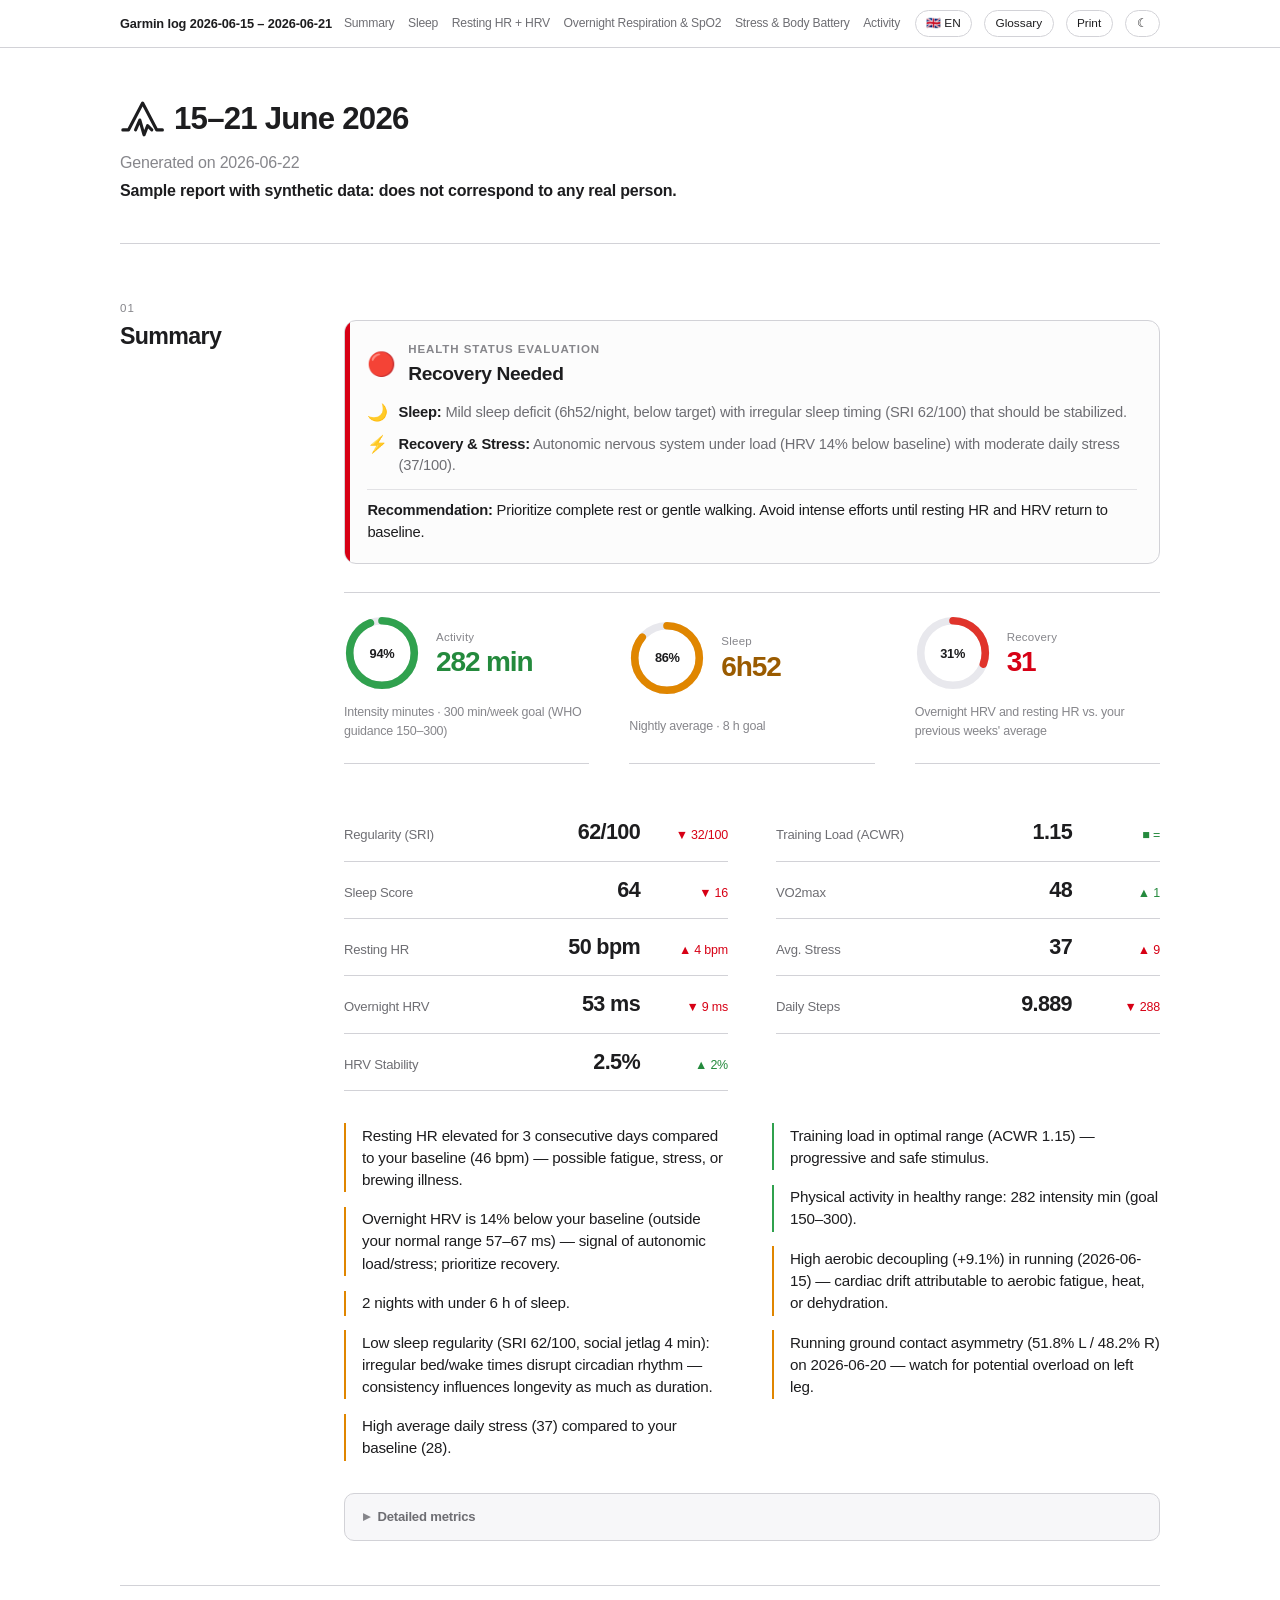
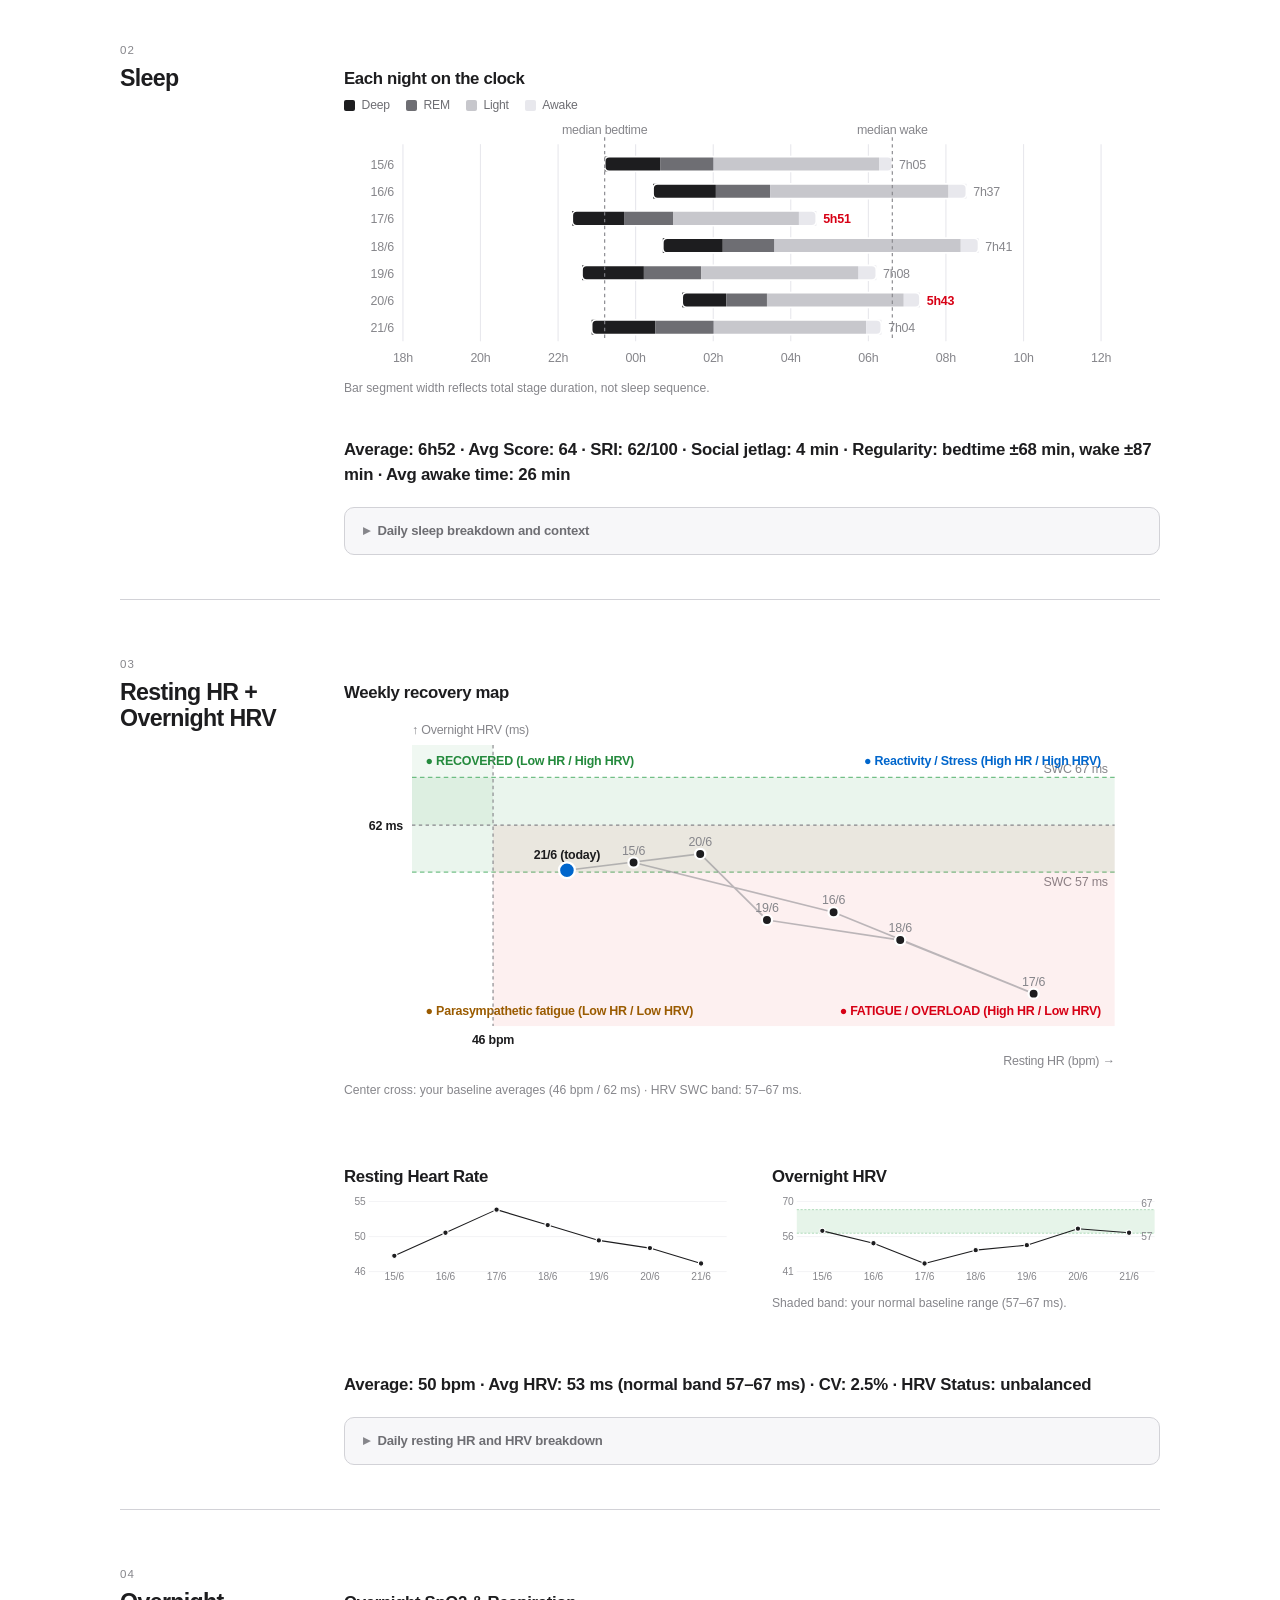
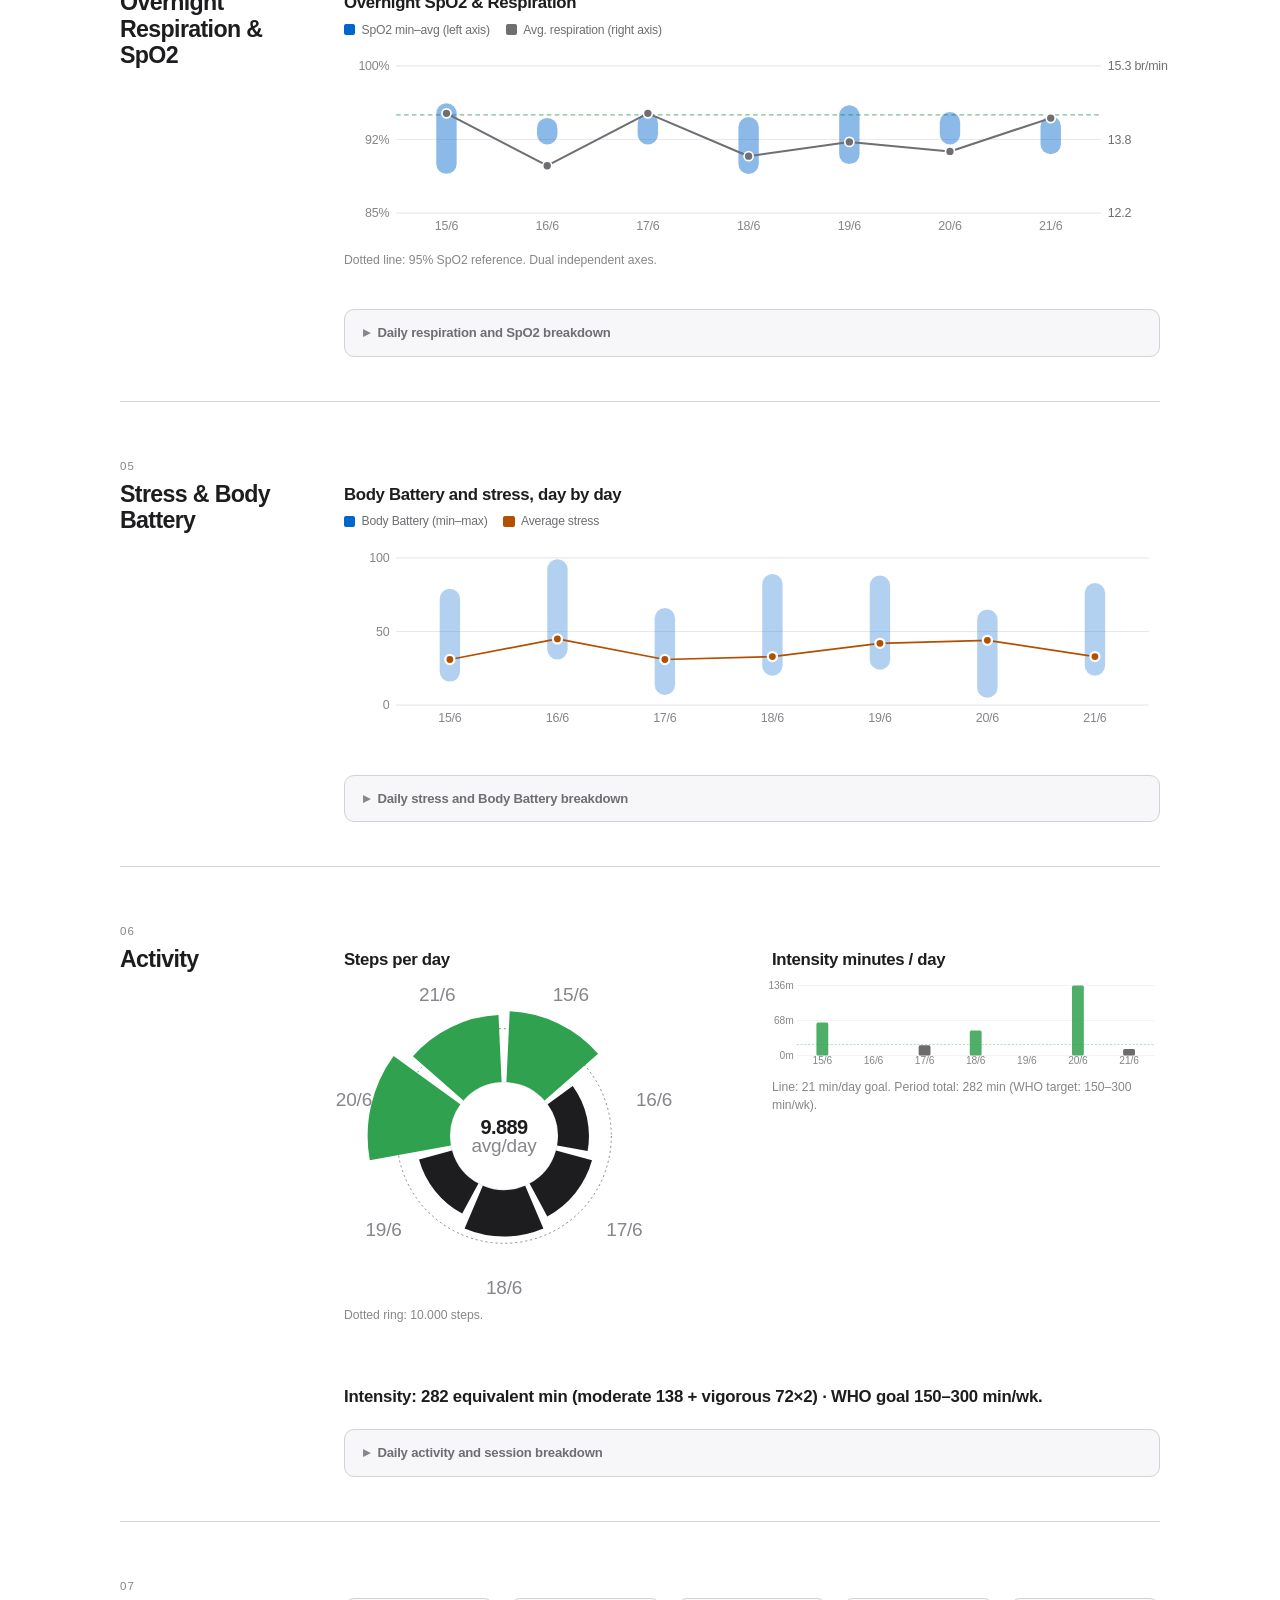
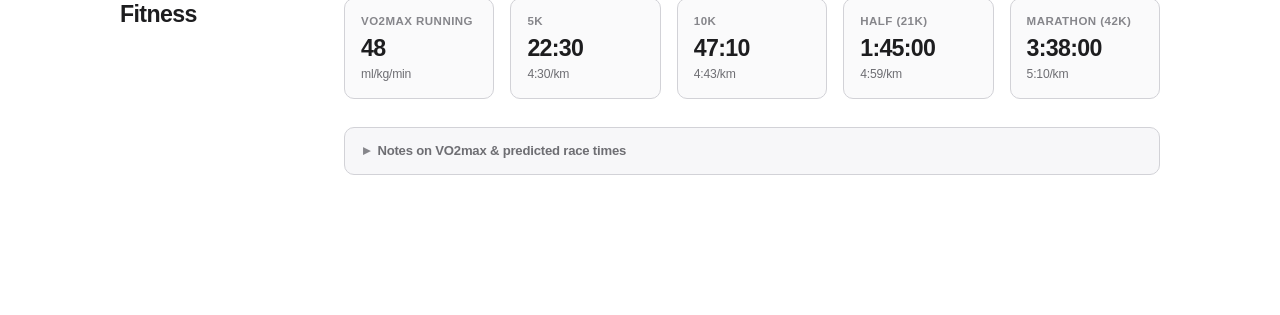
==== commit 1bf18132: "Recuperar cambio de idioma en dashboard formato HTML" ====
--- a/docs/index.html
+++ b/docs/index.html
@@ -522,10 +522,11 @@
   .chart svg { max-width: 100% !important; height: auto !important; }
 }
 </style>
-<script>try{var t=localStorage.getItem('biodelta-theme')||localStorage.getItem('garmin-report-theme');if(t==='dark')document.documentElement.dataset.theme='dark'}catch(e){}</script>
+<script>try{var t=localStorage.getItem('biodelta-theme')||localStorage.getItem('garmin-report-theme');if(t==='dark')document.documentElement.dataset.theme='dark';var p=new URLSearchParams(window.location.search);var l=p.get('lang')||localStorage.getItem('biodelta-lang');if(l==='es'||l==='en')document.documentElement.lang=l;}catch(e){}</script>
 </head>
 <body>
-<nav class="topbar"><div class="topbar-in"><span class="brand">Garmin log 2026-06-15 – 2026-06-21</span><div class="navlinks"><a href="#summary">Summary</a><a href="#sleep">Sleep</a><a href="#resting-hr-overnight-hrv">Resting HR + HRV</a><a href="#overnight-respiration-spo2">Overnight Respiration &amp; SpO2</a><a href="#stress-body-battery">Stress &amp; Body Battery</a><a href="#activity">Activity</a><a href="#fitness">Fitness</a></div><button id="glossary-btn" class="nav-btn" type="button" aria-label="Glossary">Glossary</button><button id="print-btn" class="nav-btn" type="button" onclick="window.print()" aria-label="Print">Print</button><button id="theme-btn" class="theme-btn" type="button" aria-label="Toggle theme" aria-pressed="false">☾</button></div></nav><main class="wrap">
+<nav class="topbar"><div class="topbar-in"><span class="brand" data-lang="en">Garmin log 2026-06-15 – 2026-06-21</span><span class="brand" data-lang="es" style="display:none">Garmin log 2026-06-15 – 2026-06-21</span><div class="navlinks" data-lang="en"><a href="#summary">Summary</a><a href="#sleep">Sleep</a><a href="#resting-hr-overnight-hrv">Resting HR + HRV</a><a href="#overnight-respiration-spo2">Overnight Respiration &amp; SpO2</a><a href="#stress-body-battery">Stress &amp; Body Battery</a><a href="#activity">Activity</a><a href="#fitness">Fitness</a></div><div class="navlinks" data-lang="es" style="display:none"><a href="#resumen">Resumen</a><a href="#sueno">Sueño</a><a href="#fc-reposo-hrv-nocturno">FC reposo + HRV</a><a href="#respiracion-y-spo2-nocturnos">Respiración y SpO2</a><a href="#estres-y-body-battery">Estrés y Body Battery</a><a href="#actividad">Actividad</a><a href="#forma-fisica">Forma física</a></div><button id="lang-btn" class="nav-btn lang-btn" type="button" title="Switch to Spanish" aria-label="Switch to Spanish">🇬🇧 EN</button><button id="glossary-btn" class="nav-btn" type="button" aria-label="Glossary"><span data-lang="en">Glossary</span><span data-lang="es" style="display:none">Glosario</span></button><button id="print-btn" class="nav-btn" type="button" onclick="window.print()" aria-label="Print"><span data-lang="en">Print</span><span data-lang="es" style="display:none">Imprimir</span></button><button id="theme-btn" class="theme-btn" type="button" aria-label="Toggle theme" aria-pressed="false">☾</button></div></nav><main class="wrap">
+<div id="report-lang-en" class="lang-view lang-en">
 <header class="lede"><h1><svg class="logo" aria-hidden="true" viewBox="0 0 32 32" width="32" height="32" fill="none" stroke="currentColor" stroke-width="2.2" stroke-linecap="round" stroke-linejoin="round">
   <path d="M2 24H6L16 5L26 24H30" />
   <path d="M11 24L14 17L17 27.5L19.5 21L22.5 24" />
@@ -568,12 +569,58 @@
 <p><strong>Predicted race times</strong> (Garmin estimate based on your fitness as of 2026-06-21): 5K 22:30 · 10K 47:10 · Half 1:45:00 · Marathon 3:38:00</p>
 </div></details>
 </div></section>
+</div>
+<div id="report-lang-es" class="lang-view lang-es" style="display:none">
+<header class="lede"><h1><svg class="logo" aria-hidden="true" viewBox="0 0 32 32" width="32" height="32" fill="none" stroke="currentColor" stroke-width="2.2" stroke-linecap="round" stroke-linejoin="round">
+  <path d="M2 24H6L16 5L26 24H30" />
+  <path d="M11 24L14 17L17 27.5L19.5 21L22.5 24" />
+</svg>15–21 junio 2026</h1>
+<p><em>Generado el 2026-06-22</em></p>
+<p><strong>Informe de ejemplo con datos sintéticos: no corresponde a ninguna persona real.</strong></p>
+<hr>
+</header><section class="sec" id="resumen"><div class="sec-rail"><span class="sec-n">01</span><h2>Resumen</h2></div><div class="sec-body">
+<div class="status-card status-recovery"><div class="status-header"><span class="status-badge" aria-hidden="true">🔴</span><div class="status-title-group"><span class="status-kicker">Evaluación de Estado</span><h3 class="status-title">Descanso necesario</h3></div></div><div class="status-grid"><div class="status-item"><span class="status-icon" aria-hidden="true">🌙</span><div><strong>Sueño:</strong> Ligero déficit de sueño (6h52/noche, por debajo del objetivo) pero con horarios muy irregulares (SRI 62/100) que conviene estabilizar.</div></div><div class="status-item"><span class="status-icon" aria-hidden="true">⚡</span><div><strong>Recuperación y Estrés:</strong> Sistema nervioso bajo carga (HRV 14% por debajo de tu media) con estrés diario moderado (37/100).</div></div><div class="status-item highlight"><div><strong>Recomendación:</strong> Prioriza descanso total o caminata suave. Evita esfuerzos intensos hasta normalizar la FC en reposo y el HRV.</div></div></div></div><section class="hero"><div class="ring-card"><div class="ring-dial"><svg viewBox="0 0 80 80" role="img" aria-label="Actividad: 94% del objetivo"><circle cx="40" cy="40" r="34" class="ring-track" stroke-width="8"/><circle cx="40" cy="40" r="34" fill="none" stroke="var(--ring-good)" stroke-width="8" stroke-linecap="round" stroke-dasharray="213.6" stroke-dashoffset="12.8" transform="rotate(-90 40 40)"/></svg><span class="ring-pct">94%</span></div><div class="ring-text"><span class="ring-name">Actividad</span><span class="ring-val good">282 min</span></div><p class="ring-detail">Minutos de intensidad · objetivo 300 min/semana (guía OMS 150–300)</p></div><div class="ring-card"><div class="ring-dial"><svg viewBox="0 0 80 80" role="img" aria-label="Sueño: 86% del objetivo"><circle cx="40" cy="40" r="34" class="ring-track" stroke-width="8"/><circle cx="40" cy="40" r="34" fill="none" stroke="var(--ring-warn)" stroke-width="8" stroke-linecap="round" stroke-dasharray="213.6" stroke-dashoffset="30.0" transform="rotate(-90 40 40)"/></svg><span class="ring-pct">86%</span></div><div class="ring-text"><span class="ring-name">Sueño</span><span class="ring-val warn">6h52</span></div><p class="ring-detail">Media por noche · objetivo 8 h</p></div><div class="ring-card"><div class="ring-dial"><svg viewBox="0 0 80 80" role="img" aria-label="Recuperación: 31% del objetivo"><circle cx="40" cy="40" r="34" class="ring-track" stroke-width="8"/><circle cx="40" cy="40" r="34" fill="none" stroke="var(--ring-bad)" stroke-width="8" stroke-linecap="round" stroke-dasharray="213.6" stroke-dashoffset="148.4" transform="rotate(-90 40 40)"/></svg><span class="ring-pct">31%</span></div><div class="ring-text"><span class="ring-name">Recuperación</span><span class="ring-val bad">31</span></div><p class="ring-detail">HRV nocturno y FC en reposo frente a tu media de las semanas anteriores</p></div></section><div class="tiles"><div class="tile"><div class="k">Regularidad (SRI)</div><div class="v">62/100</div><div class="t bad">▼ 32/100</div></div><div class="tile"><div class="k">Score sueño</div><div class="v">64</div><div class="t bad">▼ 16</div></div><div class="tile"><div class="k">FC reposo</div><div class="v">50 bpm</div><div class="t bad">▲ 4 bpm</div></div><div class="tile"><div class="k">HRV nocturno</div><div class="v">53 ms</div><div class="t bad">▼ 9 ms</div></div><div class="tile"><div class="k">Estabilidad HRV</div><div class="v">2.5%</div><div class="t good">▲ 2%</div></div><div class="tile"><div class="k">Carga (ACWR)</div><div class="v">1.15</div><div class="t good">■ =</div></div><div class="tile"><div class="k">VO2máx</div><div class="v">48</div><div class="t good">▲ 1</div></div><div class="tile"><div class="k">Estrés medio</div><div class="v">37</div><div class="t bad">▲ 9</div></div><div class="tile"><div class="k">Pasos/día</div><div class="v">9.889</div><div class="t bad">▼ 288</div></div></div>
+<ul class="signals"><li class="warn">FC reposo elevada 3 días seguidos respecto a tu media (46 bpm) — posible fatiga, estrés o estar incubando algo.</li><li class="warn">HRV nocturno un 14% por debajo de tu media (fuera de tu banda normal 57–67 ms) — señal de carga/estrés; prioriza descanso.</li><li class="warn">2 noches por debajo de 6 h de sueño.</li><li class="warn">Regularidad de sueño baja (SRI 62/100, jetlag social 4 min): horarios variables que desincronizan el ritmo circadiano — la regularidad influye en la longevidad tanto como la duración.</li><li class="warn">Estrés medio elevado (37) frente a tu media (28).</li><li class="good">Carga de entrenamiento en rango óptimo (ACWR 1.15) — estímulo progresivo y seguro.</li><li class="good">Actividad en rango saludable: 282 min de intensidad (objetivo 150–300).</li><li class="warn">Desacoplamiento aeróbico elevado (+9.1%) en running (2026-06-15) — deriva cardíaca atribuible a fatiga aeróbica, calor o deshidratación.</li><li class="warn">Asimetría de apoyo en carrera (51.8% I / 48.2% D) en 2026-06-20 — vigila posibles sobrecargas en pierna izquierda.</li></ul>
+<details class="collapsible"><summary>Métricas en detalle</summary><div class="coll-body"><div class='tw'><table><thead><tr><th>Métrica</th><th style="text-align:right">Esta semana</th><th style="text-align:right">Tu media (~4 sem)</th><th style="text-align:center">Tendencia</th></tr></thead><tbody><tr><td>Sueño</td><td style="text-align:right">6h52</td><td style="text-align:right">7h51</td><td style="text-align:center">▼ 59 min</td></tr><tr><td>Regularidad (SRI)</td><td style="text-align:right">62/100</td><td style="text-align:right">94/100</td><td style="text-align:center">▼ 32/100</td></tr><tr><td>Score sueño</td><td style="text-align:right">64</td><td style="text-align:right">80</td><td style="text-align:center">▼ 16</td></tr><tr><td>FC reposo</td><td style="text-align:right">50 bpm</td><td style="text-align:right">46 bpm</td><td style="text-align:center">▲ 4 bpm</td></tr><tr><td>HRV nocturno</td><td style="text-align:right">53 ms</td><td style="text-align:right">62 ms</td><td style="text-align:center">▼ 9 ms</td></tr><tr><td>Estabilidad HRV</td><td style="text-align:right">2.5%</td><td style="text-align:right">0.7%</td><td style="text-align:center">▲ 2%</td></tr><tr><td>Carga (ACWR)</td><td style="text-align:right">1.15</td><td style="text-align:right">1.14</td><td style="text-align:center">■ =</td></tr><tr><td>VO2máx</td><td style="text-align:right">48</td><td style="text-align:right">47</td><td style="text-align:center">▲ 1</td></tr><tr><td>Estrés medio</td><td style="text-align:right">37</td><td style="text-align:right">28</td><td style="text-align:center">▲ 9</td></tr><tr><td>Pasos/día</td><td style="text-align:right">9.889</td><td style="text-align:right">10.176</td><td style="text-align:center">▼ 288</td></tr><tr><td>Min. intensidad/sem</td><td style="text-align:right">282 min</td><td style="text-align:right">270 min</td><td style="text-align:center">▲ 12 min</td></tr></tbody></table></div></div></details>
+</div></section>
+<section class="sec" id="sueno"><div class="sec-rail"><span class="sec-n">02</span><h2>Sueño</h2></div><div class="sec-body">
+<figure class="chart"><figcaption>Cada noche sobre el reloj</figcaption><div class="legend"><span class="lg"><i style="background:var(--ph-1)"></i>Profundo</span><span class="lg"><i style="background:var(--ph-2)"></i>REM</span><span class="lg"><i style="background:var(--ph-3)"></i>Ligero</span><span class="lg"><i style="background:var(--ph-4)"></i>Despierto</span></div><svg viewBox="0 0 720 216" role="img" aria-label="Cada noche sobre el reloj"><line x1="52.0" y1="16.0" x2="52.0" y2="190.0" class="grid"/><text x="52.0" y="208" class="tick" text-anchor="middle">18h</text><line x1="120.4" y1="16.0" x2="120.4" y2="190.0" class="grid"/><text x="120.4" y="208" class="tick" text-anchor="middle">20h</text><line x1="188.9" y1="16.0" x2="188.9" y2="190.0" class="grid"/><text x="188.9" y="208" class="tick" text-anchor="middle">22h</text><line x1="257.3" y1="16.0" x2="257.3" y2="190.0" class="grid"/><text x="257.3" y="208" class="tick" text-anchor="middle">00h</text><line x1="325.8" y1="16.0" x2="325.8" y2="190.0" class="grid"/><text x="325.8" y="208" class="tick" text-anchor="middle">02h</text><line x1="394.2" y1="16.0" x2="394.2" y2="190.0" class="grid"/><text x="394.2" y="208" class="tick" text-anchor="middle">04h</text><line x1="462.7" y1="16.0" x2="462.7" y2="190.0" class="grid"/><text x="462.7" y="208" class="tick" text-anchor="middle">06h</text><line x1="531.1" y1="16.0" x2="531.1" y2="190.0" class="grid"/><text x="531.1" y="208" class="tick" text-anchor="middle">08h</text><line x1="599.6" y1="16.0" x2="599.6" y2="190.0" class="grid"/><text x="599.6" y="208" class="tick" text-anchor="middle">10h</text><line x1="668.0" y1="16.0" x2="668.0" y2="190.0" class="grid"/><text x="668.0" y="208" class="tick" text-anchor="middle">12h</text><text x="44" y="38.0" text-anchor="end" class="tick" data-day-idx="0">15/6</text><g data-day-idx="0" data-day="15/6" data-tip="15/6: 23:12 → 06:37 · 7h05"><title>15/6: 23:12 → 06:37 · 7h05</title><rect x="230.0" y="27.0" width="49.1" height="13" class="ph-deep"/><rect x="279.0" y="27.0" width="47.1" height="13" class="ph-rem"/><rect x="326.1" y="27.0" width="146.0" height="13" class="ph-light"/><rect x="472.1" y="27.0" width="11.7" height="13" class="ph-awake"/><rect x="230.0" y="27.0" width="253.8" height="13" rx="4" class="night-outline"/></g><text x="489.8" y="38.0" class="tick">7h05</text><text x="44" y="62.0" text-anchor="end" class="tick" data-day-idx="1">16/6</text><g data-day-idx="1" data-day="16/6" data-tip="16/6: 00:27 → 08:31 · 7h37"><title>16/6: 00:27 → 08:31 · 7h37</title><rect x="272.7" y="51.0" width="55.4" height="13" class="ph-deep"/><rect x="328.2" y="51.0" width="47.9" height="13" class="ph-rem"/><rect x="376.1" y="51.0" width="157.3" height="13" class="ph-light"/><rect x="533.4" y="51.0" width="15.8" height="13" class="ph-awake"/><rect x="272.7" y="51.0" width="276.5" height="13" rx="4" class="night-outline"/></g><text x="555.2" y="62.0" class="tick">7h37</text><text x="44" y="86.0" text-anchor="end" class="tick" data-day-idx="2">17/6</text><g data-day-idx="2" data-day="17/6" data-tip="17/6: 22:22 → 04:39 · 5h51"><title>17/6: 22:22 → 04:39 · 5h51</title><rect x="201.4" y="75.0" width="45.7" height="13" class="ph-deep"/><rect x="247.1" y="75.0" width="43.5" height="13" class="ph-rem"/><rect x="290.6" y="75.0" width="110.8" height="13" class="ph-light"/><rect x="401.4" y="75.0" width="15.4" height="13" class="ph-awake"/><rect x="201.4" y="75.0" width="215.3" height="13" rx="4" class="night-outline"/></g><text x="422.8" y="86.0" class="tick short">5h51</text><text x="44" y="110.0" text-anchor="end" class="tick" data-day-idx="3">18/6</text><g data-day-idx="3" data-day="18/6" data-tip="18/6: 00:42 → 08:50 · 7h41"><title>18/6: 00:42 → 08:50 · 7h41</title><rect x="281.3" y="99.0" width="52.9" height="13" class="ph-deep"/><rect x="334.2" y="99.0" width="45.6" height="13" class="ph-rem"/><rect x="379.8" y="99.0" width="164.4" height="13" class="ph-light"/><rect x="544.2" y="99.0" width="15.7" height="13" class="ph-awake"/><rect x="281.3" y="99.0" width="278.6" height="13" rx="4" class="night-outline"/></g><text x="565.9" y="110.0" class="tick">7h41</text><text x="44" y="134.0" text-anchor="end" class="tick" data-day-idx="4">19/6</text><g data-day-idx="4" data-day="19/6" data-tip="19/6: 22:37 → 06:12 · 7h08"><title>19/6: 22:37 → 06:12 · 7h08</title><rect x="210.0" y="123.0" width="54.6" height="13" class="ph-deep"/><rect x="264.6" y="123.0" width="50.6" height="13" class="ph-rem"/><rect x="315.1" y="123.0" width="138.9" height="13" class="ph-light"/><rect x="454.0" y="123.0" width="15.7" height="13" class="ph-awake"/><rect x="210.0" y="123.0" width="259.7" height="13" rx="4" class="night-outline"/></g><text x="475.6" y="134.0" class="tick">7h08</text><text x="44" y="158.0" text-anchor="end" class="tick" data-day-idx="5">20/6</text><g data-day-idx="5" data-day="20/6" data-tip="20/6: 01:12 → 07:19 · 5h43"><title>20/6: 01:12 → 07:19 · 5h43</title><rect x="298.4" y="147.0" width="38.9" height="13" class="ph-deep"/><rect x="337.3" y="147.0" width="35.9" height="13" class="ph-rem"/><rect x="373.2" y="147.0" width="120.7" height="13" class="ph-light"/><rect x="493.9" y="147.0" width="14.4" height="13" class="ph-awake"/><rect x="298.4" y="147.0" width="209.8" height="13" rx="4" class="night-outline"/></g><text x="514.2" y="158.0" class="tick short">5h43</text><text x="44" y="182.0" text-anchor="end" class="tick" data-day-idx="6">21/6</text><g data-day-idx="6" data-day="21/6" data-tip="21/6: 22:52 → 06:20 · 7h04"><title>21/6: 22:52 → 06:20 · 7h04</title><rect x="218.5" y="171.0" width="56.3" height="13" class="ph-deep"/><rect x="274.8" y="171.0" width="51.4" height="13" class="ph-rem"/><rect x="326.3" y="171.0" width="134.4" height="13" class="ph-light"/><rect x="460.7" y="171.0" width="13.5" height="13" class="ph-awake"/><rect x="218.5" y="171.0" width="255.6" height="13" rx="4" class="night-outline"/></g><text x="480.2" y="182.0" class="tick">7h04</text><line x1="230.0" y1="10.0" x2="230.0" y2="190.0" class="median"/><text x="230.0" y="7.0" class="tick" text-anchor="middle">mediana acostarse</text><line x1="483.8" y1="10.0" x2="483.8" y2="190.0" class="median"/><text x="483.8" y="7.0" class="tick" text-anchor="middle">mediana despertar</text></svg><figcaption class="note">El ancho de cada fase es proporcional a su total, no su orden real dentro de la noche.</figcaption></figure>
+<p class='key-metric'><strong>Media:</strong> 6h52 · Score medio: 64 · SRI: 62/100 · Jetlag social: 4 min · Regularidad: acostarse ±68 min, despertar ±87 min · Desvelo medio: 26 min</p>
+<details class="collapsible"><summary>Desglose diario y contexto de sueño</summary><div class="coll-body"><div class='tw'><table><thead><tr><th>Día</th><th style="text-align:center">Acostarse</th><th style="text-align:center">Despertar</th><th style="text-align:right">Horas</th><th style="text-align:right">Siesta</th><th style="text-align:right">Deep</th><th style="text-align:right">REM</th><th style="text-align:right">Light</th><th style="text-align:right">Score</th></tr></thead><tbody><tr><td>Lun</td><td style="text-align:center">23:12</td><td style="text-align:center">06:37</td><td style="text-align:right">7h04</td><td style="text-align:right">–</td><td style="text-align:right">1h26</td><td style="text-align:right">1h22</td><td style="text-align:right">4h16</td><td style="text-align:right">66</td></tr><tr><td>Mar</td><td style="text-align:center">00:27</td><td style="text-align:center">08:31</td><td style="text-align:right">7h37</td><td style="text-align:right">–</td><td style="text-align:right">1h37</td><td style="text-align:right">1h24</td><td style="text-align:right">4h35</td><td style="text-align:right">72</td></tr><tr><td>Mié</td><td style="text-align:center">22:22</td><td style="text-align:center">04:39</td><td style="text-align:right">5h50</td><td style="text-align:right">–</td><td style="text-align:right">1h20</td><td style="text-align:right">1h16</td><td style="text-align:right">3h14</td><td style="text-align:right">55</td></tr><tr><td>Jue</td><td style="text-align:center">00:42</td><td style="text-align:center">08:50</td><td style="text-align:right">7h40</td><td style="text-align:right">–</td><td style="text-align:right">1h32</td><td style="text-align:right">1h20</td><td style="text-align:right">4h48</td><td style="text-align:right">68</td></tr><tr><td>Vie</td><td style="text-align:center">22:37</td><td style="text-align:center">06:12</td><td style="text-align:right">7h07</td><td style="text-align:right">–</td><td style="text-align:right">1h35</td><td style="text-align:right">1h28</td><td style="text-align:right">4h03</td><td style="text-align:right">67</td></tr><tr><td>Sáb</td><td style="text-align:center">01:12</td><td style="text-align:center">07:19</td><td style="text-align:right">5h42</td><td style="text-align:right">–</td><td style="text-align:right">1h08</td><td style="text-align:right">1h02</td><td style="text-align:right">3h31</td><td style="text-align:right">55</td></tr><tr><td>Dom</td><td style="text-align:center">22:52</td><td style="text-align:center">06:20</td><td style="text-align:right">7h04</td><td style="text-align:right">0h25</td><td style="text-align:right">1h38</td><td style="text-align:right">1h30</td><td style="text-align:right">3h55</td><td style="text-align:right">68</td></tr></tbody></table></div><p><strong>Siestas:</strong> 1 de 7 días, 0h25 de media (0h25 en total) · Despertares: 2/noche · Estrés durante el sueño: 22 · Body Battery recuperada: +55</p><p><em>La regularidad circadiana (SRI) y la dispersión horaria influyen en la salud y la recuperación tanto como las horas dormidas.</em></p></div></details>
+</div></section>
+<section class="sec" id="fc-reposo-hrv-nocturno"><div class="sec-rail"><span class="sec-n">03</span><h2>FC reposo + HRV nocturno</h2></div><div class="sec-body">
+<figure class="chart"><figcaption>Mapa de recuperación de la semana</figcaption><svg viewBox="0 0 720 320" role="img" aria-label="Mapa de recuperación de la semana"><rect x="60" y="58.6" width="620" height="83.6" class="swc-band"/><line x1="60" y1="58.6" x2="680" y2="58.6" class="band-line"/><line x1="60" y1="142.2" x2="680" y2="142.2" class="band-line"/><text x="674" y="54.6" class="tick" text-anchor="end">SWC 67 ms</text><text x="674" y="154.2" class="tick" text-anchor="end">SWC 57 ms</text><rect x="60" y="30" width="71.5" height="70.7" class="q-good"/><rect x="131.5" y="100.7" width="548.5" height="177.3" class="q-bad"/><text x="72" y="48" class="quad-label good">● RECUPERADO (FC baja / HRV alta)</text><text x="668" y="268" class="quad-label bad" text-anchor="end">● FATIGA / SOBRECARGA (FC alta / HRV baja)</text><text x="72" y="268" class="quad-label warn">● Fatiga parasimpática (FC baja / HRV baja)</text><text x="668" y="48" class="quad-label info" text-anchor="end">● Reactividad / Estrés (FC alta / HRV alta)</text><line x1="131.5" y1="30" x2="131.5" y2="278" class="median"/><line x1="60" y1="100.7" x2="680" y2="100.7" class="median"/><text x="52" y="104.7" class="tick strong" text-anchor="end">62 ms</text><text x="131.5" y="294" class="tick strong" text-anchor="middle">46 bpm</text><text x="680" y="312" class="tick" text-anchor="end">FC reposo (bpm) →</text><text x="60" y="20" class="tick">↑ HRV nocturna (ms)</text><polyline points="255.5,133.7 432.0,177.6 608.5,249.4 490.8,202.1 373.2,184.4 314.3,126.1 196.7,140.5" class="trail"/><circle cx="255.5" cy="133.7" r="4.5" class="dot" data-day-idx="0" data-day="15/6" data-tip="15/6: 48 bpm · 58 ms"><title>15/6: 48 bpm · 58 ms</title></circle><text x="255.5" y="126.7" class="tick" text-anchor="middle" data-day-idx="0">15/6</text><circle cx="432.0" cy="177.6" r="4.5" class="dot" data-day-idx="1" data-day="16/6" data-tip="16/6: 51 bpm · 53 ms"><title>16/6: 51 bpm · 53 ms</title></circle><text x="432.0" y="170.6" class="tick" text-anchor="middle" data-day-idx="1">16/6</text><circle cx="608.5" cy="249.4" r="4.5" class="dot" data-day-idx="2" data-day="17/6" data-tip="17/6: 54 bpm · 44 ms"><title>17/6: 54 bpm · 44 ms</title></circle><text x="608.5" y="242.4" class="tick" text-anchor="middle" data-day-idx="2">17/6</text><circle cx="490.8" cy="202.1" r="4.5" class="dot" data-day-idx="3" data-day="18/6" data-tip="18/6: 52 bpm · 50 ms"><title>18/6: 52 bpm · 50 ms</title></circle><text x="490.8" y="195.1" class="tick" text-anchor="middle" data-day-idx="3">18/6</text><circle cx="373.2" cy="184.4" r="4.5" class="dot" data-day-idx="4" data-day="19/6" data-tip="19/6: 50 bpm · 52 ms"><title>19/6: 50 bpm · 52 ms</title></circle><text x="373.2" y="177.4" class="tick" text-anchor="middle" data-day-idx="4">19/6</text><circle cx="314.3" cy="126.1" r="4.5" class="dot" data-day-idx="5" data-day="20/6" data-tip="20/6: 49 bpm · 59 ms"><title>20/6: 49 bpm · 59 ms</title></circle><text x="314.3" y="119.1" class="tick" text-anchor="middle" data-day-idx="5">20/6</text><circle cx="196.7" cy="140.5" r="7" class="dot last" data-day-idx="6" data-day="21/6" data-tip="21/6: 47 bpm · 57 ms"><title>21/6: 47 bpm · 57 ms</title></circle><text x="196.7" y="130.5" class="tick strong" text-anchor="middle" data-day-idx="6">21/6 (hoy)</text></svg><figcaption class="note">Cruz central: tus medias basales (46 bpm / 62 ms) · Banda SWC HRV: 57–67 ms.</figcaption></figure><div class="pair"><figure class="chart"><figcaption>FC en reposo</figcaption><svg viewBox="0 0 720 170" role="img" aria-label="FC en reposo"><line x1="46" y1="144.0" x2="710" y2="144.0" class="grid"/><text x="40" y="144.0" class="tick" text-anchor="end" dominant-baseline="central">46</text><line x1="46" y1="79.0" x2="710" y2="79.0" class="grid"/><text x="40" y="79.0" class="tick" text-anchor="end" dominant-baseline="central">50</text><line x1="46" y1="14.0" x2="710" y2="14.0" class="grid"/><text x="40" y="14.0" class="tick" text-anchor="end" dominant-baseline="central">55</text><text x="93.4" y="159" class="tick" text-anchor="middle">15/6</text><text x="188.3" y="159" class="tick" text-anchor="middle">16/6</text><text x="283.1" y="159" class="tick" text-anchor="middle">17/6</text><text x="378.0" y="159" class="tick" text-anchor="middle">18/6</text><text x="472.9" y="159" class="tick" text-anchor="middle">19/6</text><text x="567.7" y="159" class="tick" text-anchor="middle">20/6</text><text x="662.6" y="159" class="tick" text-anchor="middle">21/6</text><polyline points="93.4,114.7 188.3,71.9 283.1,29.0 378.0,57.6 472.9,86.1 567.7,100.4 662.6,129.0" class="line"/><circle cx="93.4" cy="114.7" r="4" class="dot" data-day-idx="0" data-day="15/6" data-tip="15/6: 48 bpm"><title>15/6: 48 bpm</title></circle><circle cx="188.3" cy="71.9" r="4" class="dot" data-day-idx="1" data-day="16/6" data-tip="16/6: 51 bpm"><title>16/6: 51 bpm</title></circle><circle cx="283.1" cy="29.0" r="4" class="dot" data-day-idx="2" data-day="17/6" data-tip="17/6: 54 bpm"><title>17/6: 54 bpm</title></circle><circle cx="378.0" cy="57.6" r="4" class="dot" data-day-idx="3" data-day="18/6" data-tip="18/6: 52 bpm"><title>18/6: 52 bpm</title></circle><circle cx="472.9" cy="86.1" r="4" class="dot" data-day-idx="4" data-day="19/6" data-tip="19/6: 50 bpm"><title>19/6: 50 bpm</title></circle><circle cx="567.7" cy="100.4" r="4" class="dot" data-day-idx="5" data-day="20/6" data-tip="20/6: 49 bpm"><title>20/6: 49 bpm</title></circle><circle cx="662.6" cy="129.0" r="4" class="dot" data-day-idx="6" data-day="21/6" data-tip="21/6: 47 bpm"><title>21/6: 47 bpm</title></circle></svg></figure><figure class="chart"><figcaption>HRV nocturno</figcaption><svg viewBox="0 0 720 170" role="img" aria-label="HRV nocturno"><line x1="46" y1="144.0" x2="710" y2="144.0" class="grid"/><text x="40" y="144.0" class="tick" text-anchor="end" dominant-baseline="central">41</text><line x1="46" y1="79.0" x2="710" y2="79.0" class="grid"/><text x="40" y="79.0" class="tick" text-anchor="end" dominant-baseline="central">56</text><line x1="46" y1="14.0" x2="710" y2="14.0" class="grid"/><text x="40" y="14.0" class="tick" text-anchor="end" dominant-baseline="central">70</text><text x="93.4" y="159" class="tick" text-anchor="middle">15/6</text><text x="188.3" y="159" class="tick" text-anchor="middle">16/6</text><text x="283.1" y="159" class="tick" text-anchor="middle">17/6</text><text x="378.0" y="159" class="tick" text-anchor="middle">18/6</text><text x="472.9" y="159" class="tick" text-anchor="middle">19/6</text><text x="567.7" y="159" class="tick" text-anchor="middle">20/6</text><text x="662.6" y="159" class="tick" text-anchor="middle">21/6</text><rect x="46" y="29.0" width="664" height="43.8" class="band-range"/><line x1="46" y1="29.0" x2="710" y2="29.0" class="band-line"/><line x1="46" y1="72.8" x2="710" y2="72.8" class="band-line"/><text x="706" y="25.0" class="tick" text-anchor="end">67</text><text x="706" y="84.8" class="tick" text-anchor="end">57</text><polyline points="93.4,68.4 188.3,91.4 283.1,129.0 378.0,104.2 472.9,94.9 567.7,64.4 662.6,71.9" class="line"/><circle cx="93.4" cy="68.4" r="4" class="dot" data-day-idx="0" data-day="15/6" data-tip="15/6: 58 ms"><title>15/6: 58 ms</title></circle><circle cx="188.3" cy="91.4" r="4" class="dot" data-day-idx="1" data-day="16/6" data-tip="16/6: 53 ms"><title>16/6: 53 ms</title></circle><circle cx="283.1" cy="129.0" r="4" class="dot" data-day-idx="2" data-day="17/6" data-tip="17/6: 44 ms"><title>17/6: 44 ms</title></circle><circle cx="378.0" cy="104.2" r="4" class="dot" data-day-idx="3" data-day="18/6" data-tip="18/6: 50 ms"><title>18/6: 50 ms</title></circle><circle cx="472.9" cy="94.9" r="4" class="dot" data-day-idx="4" data-day="19/6" data-tip="19/6: 52 ms"><title>19/6: 52 ms</title></circle><circle cx="567.7" cy="64.4" r="4" class="dot" data-day-idx="5" data-day="20/6" data-tip="20/6: 59 ms"><title>20/6: 59 ms</title></circle><circle cx="662.6" cy="71.9" r="4" class="dot" data-day-idx="6" data-day="21/6" data-tip="21/6: 57 ms"><title>21/6: 57 ms</title></circle></svg><figcaption class="note">Banda sombreada: tu rango normal (57–67 ms).</figcaption></figure></div>
+<p class='key-metric'><strong>Media:</strong> 50 bpm · HRV medio: 53 ms (banda normal 57–67 ms) · CV: 2.5% · Estado HRV: desequilibrado</p>
+<details class="collapsible"><summary>Desglose diario de FC y HRV</summary><div class="coll-body"><div class='tw'><table><thead><tr><th>Día</th><th style="text-align:right">FC reposo</th><th style="text-align:right">HRV (RMSSD aprox.)</th></tr></thead><tbody><tr><td>Lun</td><td style="text-align:right">48 bpm</td><td style="text-align:right">58 ms</td></tr><tr><td>Mar</td><td style="text-align:right">51 bpm</td><td style="text-align:right">53 ms</td></tr><tr><td>Mié</td><td style="text-align:right">54 bpm</td><td style="text-align:right">44 ms</td></tr><tr><td>Jue</td><td style="text-align:right">52 bpm</td><td style="text-align:right">50 ms</td></tr><tr><td>Vie</td><td style="text-align:right">50 bpm</td><td style="text-align:right">52 ms</td></tr><tr><td>Sáb</td><td style="text-align:right">49 bpm</td><td style="text-align:right">59 ms</td></tr><tr><td>Dom</td><td style="text-align:right">47 bpm</td><td style="text-align:right">57 ms</td></tr></tbody></table></div></div></details>
+</div></section>
+<section class="sec" id="respiracion-y-spo2-nocturnos"><div class="sec-rail"><span class="sec-n">04</span><h2>Respiración y SpO2 nocturnos</h2></div><div class="sec-body">
+<figure class="chart"><figcaption>SpO2 y Respiración nocturnas</figcaption><div class="legend"><span class="lg"><i style="background:var(--accent)"></i>SpO2 mín–media (eje izq.)</span><span class="lg"><i style="background:var(--ph-2)"></i>Respiración media (eje der.)</span></div><svg viewBox="0 0 720 170" role="img" aria-label="SpO2 y Respiración nocturnas"><line x1="46" y1="144.0" x2="668" y2="144.0" class="grid"/><text x="40" y="144.0" class="tick" text-anchor="end" dominant-baseline="central">85%</text><line x1="46" y1="79.0" x2="668" y2="79.0" class="grid"/><text x="40" y="79.0" class="tick" text-anchor="end" dominant-baseline="central">92%</text><line x1="46" y1="14.0" x2="668" y2="14.0" class="grid"/><text x="40" y="14.0" class="tick" text-anchor="end" dominant-baseline="central">100%</text><text x="90.4" y="159" class="tick" text-anchor="middle">15/6</text><text x="179.3" y="159" class="tick" text-anchor="middle">16/6</text><text x="268.1" y="159" class="tick" text-anchor="middle">17/6</text><text x="357.0" y="159" class="tick" text-anchor="middle">18/6</text><text x="445.9" y="159" class="tick" text-anchor="middle">19/6</text><text x="534.7" y="159" class="tick" text-anchor="middle">20/6</text><text x="623.6" y="159" class="tick" text-anchor="middle">21/6</text><text x="674" y="144.0" class="tick resp" text-anchor="start" dominant-baseline="central">12.2</text><text x="674" y="79.0" class="tick resp" text-anchor="start" dominant-baseline="central">13.8</text><text x="674" y="14.0" class="tick resp" text-anchor="start" dominant-baseline="central">15.3 resp/min</text><line x1="46" y1="57.3" x2="668" y2="57.3" class="band-line" stroke="var(--accent)" stroke-dasharray="3,3" opacity="0.4"/><rect x="81.4" y="46.9" width="18.0" height="62.4" rx="9.0" class="spo2-bar" data-day-idx="0" data-day="15/6" data-tip="15/6 · SpO2 89%–96%"><title>15/6 · SpO2 89%–96%</title></rect><rect x="170.3" y="59.9" width="18.0" height="23.4" rx="9.0" class="spo2-bar" data-day-idx="1" data-day="16/6" data-tip="16/6 · SpO2 92%–95%"><title>16/6 · SpO2 92%–95%</title></rect><rect x="259.1" y="55.6" width="18.0" height="27.7" rx="9.0" class="spo2-bar" data-day-idx="2" data-day="17/6" data-tip="17/6 · SpO2 92%–95%"><title>17/6 · SpO2 92%–95%</title></rect><rect x="348.0" y="59.1" width="18.0" height="50.3" rx="9.0" class="spo2-bar" data-day-idx="3" data-day="18/6" data-tip="18/6 · SpO2 89%–95%"><title>18/6 · SpO2 89%–95%</title></rect><rect x="436.9" y="48.7" width="18.0" height="52.0" rx="9.0" class="spo2-bar" data-day-idx="4" data-day="19/6" data-tip="19/6 · SpO2 90%–96%"><title>19/6 · SpO2 90%–96%</title></rect><rect x="525.7" y="54.7" width="18.0" height="28.6" rx="9.0" class="spo2-bar" data-day-idx="5" data-day="20/6" data-tip="20/6 · SpO2 92%–95%"><title>20/6 · SpO2 92%–95%</title></rect><rect x="614.6" y="58.2" width="18.0" height="33.8" rx="9.0" class="spo2-bar" data-day-idx="6" data-day="21/6" data-tip="21/6 · SpO2 91%–95%"><title>21/6 · SpO2 91%–95%</title></rect><polyline points="90.4,55.9 179.3,102.1 268.1,55.9 357.0,93.7 445.9,81.1 534.7,89.5 623.6,60.1" class="line resp"/><circle cx="90.4" cy="55.9" r="4" class="dot resp" data-day-idx="0" data-day="15/6" data-tip="15/6 · Respiración 14.3 resp/min"><title>15/6 · Respiración 14.3 resp/min</title></circle><circle cx="179.3" cy="102.1" r="4" class="dot resp" data-day-idx="1" data-day="16/6" data-tip="16/6 · Respiración 13.2 resp/min"><title>16/6 · Respiración 13.2 resp/min</title></circle><circle cx="268.1" cy="55.9" r="4" class="dot resp" data-day-idx="2" data-day="17/6" data-tip="17/6 · Respiración 14.3 resp/min"><title>17/6 · Respiración 14.3 resp/min</title></circle><circle cx="357.0" cy="93.7" r="4" class="dot resp" data-day-idx="3" data-day="18/6" data-tip="18/6 · Respiración 13.4 resp/min"><title>18/6 · Respiración 13.4 resp/min</title></circle><circle cx="445.9" cy="81.1" r="4" class="dot resp" data-day-idx="4" data-day="19/6" data-tip="19/6 · Respiración 13.7 resp/min"><title>19/6 · Respiración 13.7 resp/min</title></circle><circle cx="534.7" cy="89.5" r="4" class="dot resp" data-day-idx="5" data-day="20/6" data-tip="20/6 · Respiración 13.5 resp/min"><title>20/6 · Respiración 13.5 resp/min</title></circle><circle cx="623.6" cy="60.1" r="4" class="dot resp" data-day-idx="6" data-day="21/6" data-tip="21/6 · Respiración 14.2 resp/min"><title>21/6 · Respiración 14.2 resp/min</title></circle></svg><figcaption class="note">Línea punteada: referencia 95% SpO2. Cada serie tiene su propio eje.</figcaption></figure>
+<p class='key-metric'><strong>Media SpO2:</strong> 95% · <strong>Mínimo de la semana:</strong> 89% · <strong>Respiración media:</strong> 14 resp/min</p>
+<details class="collapsible"><summary>Desglose diario y notas clínicas</summary><div class="coll-body"><div class='tw'><table><thead><tr><th>Día</th><th style="text-align:right">SpO2 media</th><th style="text-align:right">SpO2 mín</th><th style="text-align:right">Resp. media</th></tr></thead><tbody><tr><td>Lun</td><td style="text-align:right">96%</td><td style="text-align:right">89%</td><td style="text-align:right">14</td></tr><tr><td>Mar</td><td style="text-align:right">95%</td><td style="text-align:right">92%</td><td style="text-align:right">13</td></tr><tr><td>Mié</td><td style="text-align:right">95%</td><td style="text-align:right">92%</td><td style="text-align:right">14</td></tr><tr><td>Jue</td><td style="text-align:right">95%</td><td style="text-align:right">89%</td><td style="text-align:right">13</td></tr><tr><td>Vie</td><td style="text-align:right">96%</td><td style="text-align:right">90%</td><td style="text-align:right">14</td></tr><tr><td>Sáb</td><td style="text-align:right">95%</td><td style="text-align:right">92%</td><td style="text-align:right">14</td></tr><tr><td>Dom</td><td style="text-align:right">95%</td><td style="text-align:right">91%</td><td style="text-align:right">14</td></tr></tbody></table></div><p><em>Medidas ópticas de muñeca: orientativas, no de uso médico. Caídas mantenidas de SpO2 nocturna pueden ser señal de cribado (p. ej. apnea); no son un diagnóstico.</em></p></div></details>
+</div></section>
+<section class="sec" id="estres-y-body-battery"><div class="sec-rail"><span class="sec-n">05</span><h2>Estrés y Body Battery</h2></div><div class="sec-body">
+<figure class="chart"><figcaption>Body Battery y estrés, día a día</figcaption><div class="legend"><span class="lg"><i style="background:var(--bb)"></i>Body Battery (mín–máx)</span><span class="lg"><i style="background:var(--accent-warm)"></i>Estrés medio</span></div><svg viewBox="0 0 720 170" role="img" aria-label="Body Battery y estrés, día a día"><line x1="46" y1="144.0" x2="710" y2="144.0" class="grid"/><text x="40" y="144.0" class="tick" text-anchor="end" dominant-baseline="central">0</text><line x1="46" y1="79.0" x2="710" y2="79.0" class="grid"/><text x="40" y="79.0" class="tick" text-anchor="end" dominant-baseline="central">50</text><line x1="46" y1="14.0" x2="710" y2="14.0" class="grid"/><text x="40" y="14.0" class="tick" text-anchor="end" dominant-baseline="central">100</text><text x="93.4" y="159" class="tick" text-anchor="middle">15/6</text><text x="188.3" y="159" class="tick" text-anchor="middle">16/6</text><text x="283.1" y="159" class="tick" text-anchor="middle">17/6</text><text x="378.0" y="159" class="tick" text-anchor="middle">18/6</text><text x="472.9" y="159" class="tick" text-anchor="middle">19/6</text><text x="567.7" y="159" class="tick" text-anchor="middle">20/6</text><text x="662.6" y="159" class="tick" text-anchor="middle">21/6</text><rect x="84.4" y="41.3" width="18.0" height="81.9" rx="9.0" class="bb-range" data-day-idx="0" data-day="15/6" data-tip="15/6 · Body Battery 16–79"><title>15/6 · Body Battery 16–79</title></rect><rect x="179.3" y="15.3" width="18.0" height="88.4" rx="9.0" class="bb-range" data-day-idx="1" data-day="16/6" data-tip="16/6 · Body Battery 31–99"><title>16/6 · Body Battery 31–99</title></rect><rect x="274.1" y="58.2" width="18.0" height="76.7" rx="9.0" class="bb-range" data-day-idx="2" data-day="17/6" data-tip="17/6 · Body Battery 7–66"><title>17/6 · Body Battery 7–66</title></rect><rect x="369.0" y="28.3" width="18.0" height="89.7" rx="9.0" class="bb-range" data-day-idx="3" data-day="18/6" data-tip="18/6 · Body Battery 20–89"><title>18/6 · Body Battery 20–89</title></rect><rect x="463.9" y="29.6" width="18.0" height="83.2" rx="9.0" class="bb-range" data-day-idx="4" data-day="19/6" data-tip="19/6 · Body Battery 24–88"><title>19/6 · Body Battery 24–88</title></rect><rect x="558.7" y="59.5" width="18.0" height="78.0" rx="9.0" class="bb-range" data-day-idx="5" data-day="20/6" data-tip="20/6 · Body Battery 5–65"><title>20/6 · Body Battery 5–65</title></rect><rect x="653.6" y="36.1" width="18.0" height="81.9" rx="9.0" class="bb-range" data-day-idx="6" data-day="21/6" data-tip="21/6 · Body Battery 20–83"><title>21/6 · Body Battery 20–83</title></rect><polyline points="93.4,103.7 188.3,85.5 283.1,103.7 378.0,101.1 472.9,89.4 567.7,86.8 662.6,101.1" class="line stress"/><circle cx="93.4" cy="103.7" r="4" class="dot stress" data-day-idx="0" data-day="15/6" data-tip="15/6 · Estrés 31"><title>15/6 · Estrés 31</title></circle><circle cx="188.3" cy="85.5" r="4" class="dot stress" data-day-idx="1" data-day="16/6" data-tip="16/6 · Estrés 45"><title>16/6 · Estrés 45</title></circle><circle cx="283.1" cy="103.7" r="4" class="dot stress" data-day-idx="2" data-day="17/6" data-tip="17/6 · Estrés 31"><title>17/6 · Estrés 31</title></circle><circle cx="378.0" cy="101.1" r="4" class="dot stress" data-day-idx="3" data-day="18/6" data-tip="18/6 · Estrés 33"><title>18/6 · Estrés 33</title></circle><circle cx="472.9" cy="89.4" r="4" class="dot stress" data-day-idx="4" data-day="19/6" data-tip="19/6 · Estrés 42"><title>19/6 · Estrés 42</title></circle><circle cx="567.7" cy="86.8" r="4" class="dot stress" data-day-idx="5" data-day="20/6" data-tip="20/6 · Estrés 44"><title>20/6 · Estrés 44</title></circle><circle cx="662.6" cy="101.1" r="4" class="dot stress" data-day-idx="6" data-day="21/6" data-tip="21/6 · Estrés 33"><title>21/6 · Estrés 33</title></circle></svg></figure>
+<p class='key-metric'><strong>Media estrés:</strong> 37 · BB cierre periodo: 20</p>
+<details class="collapsible"><summary>Desglose diario de estrés y Body Battery</summary><div class="coll-body"><div class='tw'><table><thead><tr><th>Día</th><th style="text-align:right">Estrés medio</th><th style="text-align:right">BB max</th><th style="text-align:right">BB min</th></tr></thead><tbody><tr><td>Lun</td><td style="text-align:right">31</td><td style="text-align:right">79</td><td style="text-align:right">16</td></tr><tr><td>Mar</td><td style="text-align:right">45</td><td style="text-align:right">99</td><td style="text-align:right">31</td></tr><tr><td>Mié</td><td style="text-align:right">31</td><td style="text-align:right">66</td><td style="text-align:right">7</td></tr><tr><td>Jue</td><td style="text-align:right">33</td><td style="text-align:right">89</td><td style="text-align:right">20</td></tr><tr><td>Vie</td><td style="text-align:right">42</td><td style="text-align:right">88</td><td style="text-align:right">24</td></tr><tr><td>Sáb</td><td style="text-align:right">44</td><td style="text-align:right">65</td><td style="text-align:right">5</td></tr><tr><td>Dom</td><td style="text-align:right">33</td><td style="text-align:right">83</td><td style="text-align:right">20</td></tr></tbody></table></div></div></details>
+</div></section>
+<section class="sec" id="actividad"><div class="sec-rail"><span class="sec-n">06</span><h2>Actividad</h2></div><div class="sec-body">
+<div class="pair"><figure class="chart wheel"><figcaption>Pasos por día</figcaption><svg viewBox="0 0 320 320" role="img" aria-label="Pasos por día"><circle cx="160" cy="158" r="54" class="wheel-hub"/><circle cx="160" cy="158" r="107.3" class="wheel-goal"/><path d="M162.4,104.1 L165.7,33.2 A124.9,124.9 0 0 1 254.1,75.7 L200.6,122.5 A54,54 0 0 0 162.4,104.1 Z" class="wedge good" data-day-idx="0" data-day="15/6" data-tip="15/6: 13.302"><title>15/6: 13.302</title></path><text x="226.8" y="23.3" class="tick wheel-day" text-anchor="middle" data-day-idx="0">15/6</text><path d="M203.7,126.3 L228.7,108.1 A84.9,84.9 0 0 1 243.6,173.1 L213.1,167.6 A54,54 0 0 0 203.7,126.3 Z" class="wedge" data-day-idx="1" data-day="16/6" data-tip="16/6: 5.796"><title>16/6: 5.796</title></path><text x="310.1" y="127.7" class="tick wheel-day" text-anchor="middle" data-day-idx="1">16/6</text><path d="M212.0,172.4 L248.0,182.3 A91.3,91.3 0 0 1 203.3,238.4 L185.6,205.5 A54,54 0 0 0 212.0,172.4 Z" class="wedge" data-day-idx="2" data-day="17/6" data-tip="17/6: 6.992"><title>17/6: 6.992</title></path><text x="280.4" y="258.0" class="tick wheel-day" text-anchor="middle" data-day-idx="2">17/6</text><path d="M181.2,207.7 L199.4,250.4 A100.4,100.4 0 0 1 120.6,250.4 L138.8,207.7 A54,54 0 0 0 181.2,207.7 Z" class="wedge" data-day-idx="3" data-day="18/6" data-tip="18/6: 8.704"><title>18/6: 8.704</title></path><text x="160.0" y="316.0" class="tick wheel-day" text-anchor="middle" data-day-idx="3">18/6</text><path d="M134.4,205.5 L118.2,235.6 A88.2,88.2 0 0 1 75.0,181.5 L108.0,172.4 A54,54 0 0 0 134.4,205.5 Z" class="wedge" data-day-idx="4" data-day="19/6" data-tip="19/6: 6.412"><title>19/6: 6.412</title></path><text x="39.6" y="258.0" class="tick wheel-day" text-anchor="middle" data-day-idx="4">19/6</text><path d="M106.9,167.6 L25.8,182.3 A136.4,136.4 0 0 1 49.6,77.9 L116.3,126.3 A54,54 0 0 0 106.9,167.6 Z" class="wedge good" data-day-idx="5" data-day="20/6" data-tip="20/6: 15.440"><title>20/6: 15.440</title></path><text x="9.9" y="127.7" class="tick wheel-day" text-anchor="middle" data-day-idx="5">20/6</text><path d="M119.4,122.5 L68.9,78.3 A121.1,121.1 0 0 1 154.5,37.1 L157.6,104.1 A54,54 0 0 0 119.4,122.5 Z" class="wedge good" data-day-idx="6" data-day="21/6" data-tip="21/6: 12.574"><title>21/6: 12.574</title></path><text x="93.2" y="23.3" class="tick wheel-day" text-anchor="middle" data-day-idx="6">21/6</text><text x="160" y="156" class="wheel-val" text-anchor="middle">9.889</text><text x="160" y="174" class="tick" text-anchor="middle">media/día</text></svg><figcaption class="note">Anillo punteado: 10.000 pasos.</figcaption></figure><figure class="chart"><figcaption>Minutos de intensidad / día</figcaption><svg viewBox="0 0 720 170" role="img" aria-label="Minutos de intensidad / día"><line x1="46" y1="144.0" x2="710" y2="144.0" class="grid"/><text x="40" y="144.0" class="tick" text-anchor="end" dominant-baseline="central">0m</text><line x1="46" y1="79.0" x2="710" y2="79.0" class="grid"/><text x="40" y="79.0" class="tick" text-anchor="end" dominant-baseline="central">68m</text><line x1="46" y1="14.0" x2="710" y2="14.0" class="grid"/><text x="40" y="14.0" class="tick" text-anchor="end" dominant-baseline="central">136m</text><text x="93.4" y="159" class="tick" text-anchor="middle">15/6</text><text x="188.3" y="159" class="tick" text-anchor="middle">16/6</text><text x="283.1" y="159" class="tick" text-anchor="middle">17/6</text><text x="378.0" y="159" class="tick" text-anchor="middle">18/6</text><text x="472.9" y="159" class="tick" text-anchor="middle">19/6</text><text x="567.7" y="159" class="tick" text-anchor="middle">20/6</text><text x="662.6" y="159" class="tick" text-anchor="middle">21/6</text><line x1="46" y1="123.5" x2="710" y2="123.5" class="band-line" stroke="var(--ring-good)" opacity="0.7"/><rect x="82.4" y="82.8" width="22.0" height="61.2" rx="3" class="int-bar good" data-day-idx="0" data-day="15/6" data-tip="15/6: 64 min"><title>15/6: 64 min</title></rect><rect x="272.1" y="124.9" width="22.0" height="19.1" rx="3" class="int-bar" data-day-idx="2" data-day="17/6" data-tip="17/6: 20 min"><title>17/6: 20 min</title></rect><rect x="367.0" y="97.2" width="22.0" height="46.8" rx="3" class="int-bar good" data-day-idx="3" data-day="18/6" data-tip="18/6: 49 min"><title>18/6: 49 min</title></rect><rect x="556.7" y="14.0" width="22.0" height="130.0" rx="3" class="int-bar good" data-day-idx="5" data-day="20/6" data-tip="20/6: 136 min"><title>20/6: 136 min</title></rect><rect x="651.6" y="131.6" width="22.0" height="12.4" rx="3" class="int-bar" data-day-idx="6" data-day="21/6" data-tip="21/6: 13 min"><title>21/6: 13 min</title></rect></svg><figcaption class="note">Línea: objetivo 21 min/día. Total del periodo: 282 min (objetivo OMS: 150–300 min/sem).</figcaption></figure></div>
+<p class='key-metric'><strong>Intensidad:</strong> 282 min equivalentes (moderada 138 + vigorosa 72×2) · objetivo OMS 150–300 min/sem.</p>
+<details class="collapsible"><summary>Desglose diario de actividad y sesiones</summary><div class="coll-body"><div class='tw'><table><thead><tr><th>Día</th><th>Sesiones</th><th style="text-align:right">FC media</th><th style="text-align:right">Intens.</th><th style="text-align:right">BB Δ</th><th style="text-align:right">Pasos</th><th style="text-align:right">Pisos</th></tr></thead><tbody><tr><td>Lun</td><td>running 41min</td><td style="text-align:right">156 bpm</td><td style="text-align:right">64 min</td><td style="text-align:right">-18</td><td style="text-align:right">13.302</td><td style="text-align:right">13</td></tr><tr><td>Mar</td><td>descanso</td><td style="text-align:right">–</td><td style="text-align:right">–</td><td style="text-align:right">–</td><td style="text-align:right">5.796</td><td style="text-align:right">14</td></tr><tr><td>Mié</td><td>gym 62min</td><td style="text-align:right">122 bpm</td><td style="text-align:right">20 min</td><td style="text-align:right">-28</td><td style="text-align:right">6.992</td><td style="text-align:right">15</td></tr><tr><td>Jue</td><td>bici 99min</td><td style="text-align:right">138 bpm</td><td style="text-align:right">49 min</td><td style="text-align:right">-44</td><td style="text-align:right">8.704</td><td style="text-align:right">16</td></tr><tr><td>Vie</td><td>descanso</td><td style="text-align:right">–</td><td style="text-align:right">–</td><td style="text-align:right">–</td><td style="text-align:right">6.412</td><td style="text-align:right">13</td></tr><tr><td>Sáb</td><td>trail 80min · gym 27min</td><td style="text-align:right">136 bpm</td><td style="text-align:right">136 min</td><td style="text-align:right">-48</td><td style="text-align:right">15.440</td><td style="text-align:right">16</td></tr><tr><td>Dom</td><td>caminar 44min</td><td style="text-align:right">100 bpm</td><td style="text-align:right">13 min</td><td style="text-align:right">-20</td><td style="text-align:right">12.574</td><td style="text-align:right">18</td></tr></tbody></table></div><h3>Detalle de sesiones</h3><div class='tw'><table><thead><tr><th>Día</th><th>Sesión</th><th style="text-align:right">Dur</th><th style="text-align:right">Distancia</th><th style="text-align:right">Ritmo</th><th style="text-align:right">FC med/máx</th><th style="text-align:center">Zonas 1-5</th><th style="text-align:center">Efecto aer/ana</th><th style="text-align:right">kcal</th><th style="text-align:right">BB Δ</th><th>Específicas</th></tr></thead><tbody><tr><td>Lun</td><td>running</td><td style="text-align:right">0h41</td><td style="text-align:right">7.70 km</td><td style="text-align:right">5:19/km</td><td style="text-align:right">156/180</td><td style="text-align:center"><span class="zones" title="Zonas 1-5: 8/23/36/26/6"><i class="z1" style="width:8.1%"></i><i class="z2" style="width:23.2%"></i><i class="z3" style="width:36.4%"></i><i class="z4" style="width:26.3%"></i><i class="z5" style="width:6.1%"></i></span><span class="zt">8/23/36/26/6</span></td><td style="text-align:center">3.7/1.3 · tempo</td><td style="text-align:right">369</td><td style="text-align:right">-18</td><td>cad 84 ppm · zancada 1.14 m · GCT 256 ms · ratio vert. 8.5% · apoyo 49.9% I · deriva +9.1% · pot. 254 W · D+ 46 m</td></tr><tr><td>Mié</td><td>gym</td><td style="text-align:right">1h02</td><td style="text-align:right">–</td><td style="text-align:right">–</td><td style="text-align:right">122/146</td><td style="text-align:center"><span class="zones" title="Zonas 1-5: 34/43/18/5/0"><i class="z1" style="width:34.0%"></i><i class="z2" style="width:43.0%"></i><i class="z3" style="width:18.0%"></i><i class="z4" style="width:5.0%"></i></span><span class="zt">34/43/18/5/0</span></td><td style="text-align:center">2.3/0.2 · base</td><td style="text-align:right">372</td><td style="text-align:right">-28</td><td>–</td></tr><tr><td>Jue</td><td>bici</td><td style="text-align:right">1h39</td><td style="text-align:right">42.10 km</td><td style="text-align:right">25.5 km/h</td><td style="text-align:right">138/162</td><td style="text-align:center"><span class="zones" title="Zonas 1-5: 14/42/32/11/2"><i class="z1" style="width:13.9%"></i><i class="z2" style="width:41.6%"></i><i class="z3" style="width:31.7%"></i><i class="z4" style="width:10.9%"></i><i class="z5" style="width:2.0%"></i></span><span class="zt">14/42/32/11/2</span></td><td style="text-align:center">2.8/0.2 · base</td><td style="text-align:right">594</td><td style="text-align:right">-44</td><td>deriva +11.4% · pot. 190 W · cad 86 rpm</td></tr><tr><td>Sáb</td><td>trail</td><td style="text-align:right">1h20</td><td style="text-align:right">12.00 km</td><td style="text-align:right">6:40/km</td><td style="text-align:right">149/173</td><td style="text-align:center"><span class="zones" title="Zonas 1-5: 12/25/31/26/6"><i class="z1" style="width:12.0%"></i><i class="z2" style="width:25.0%"></i><i class="z3" style="width:31.0%"></i><i class="z4" style="width:26.0%"></i><i class="z5" style="width:6.0%"></i></span><span class="zt">12/25/31/26/6</span></td><td style="text-align:center">4.0/1.7 · tempo</td><td style="text-align:right">720</td><td style="text-align:right">-36</td><td>cad 83 ppm · zancada 1.13 m · GCT 259 ms · ratio vert. 8.5% · apoyo 51.8% I · deriva +3.9% · pot. 260 W · D+ 532 m</td></tr><tr><td>Sáb</td><td>gym</td><td style="text-align:right">0h27</td><td style="text-align:right">–</td><td style="text-align:right">–</td><td style="text-align:right">122/146</td><td style="text-align:center"><span class="zones" title="Zonas 1-5: 34/39/21/6/0"><i class="z1" style="width:34.0%"></i><i class="z2" style="width:39.0%"></i><i class="z3" style="width:21.0%"></i><i class="z4" style="width:6.0%"></i></span><span class="zt">34/39/21/6/0</span></td><td style="text-align:center">2.6/0.4 · base</td><td style="text-align:right">162</td><td style="text-align:right">-12</td><td>–</td></tr><tr><td>Dom</td><td>caminar</td><td style="text-align:right">0h44</td><td style="text-align:right">3.70 km</td><td style="text-align:right">11:54/km</td><td style="text-align:right">100/124</td><td style="text-align:center"><span class="zones" title="Zonas 1-5: 56/32/12/0/0"><i class="z1" style="width:56.0%"></i><i class="z2" style="width:32.0%"></i><i class="z3" style="width:12.0%"></i></span><span class="zt">56/32/12/0/0</span></td><td style="text-align:center">1.7/0.4 · base</td><td style="text-align:right">264</td><td style="text-align:right">-20</td><td>deriva +14.4%</td></tr></tbody></table></div><p><em>Zonas 1-5: reparto porcentual del tiempo en cada zona de FC. Efecto aer/ana: escala 0–5 de Garmin (aeróbico / anaeróbico) — por encima de 3 la sesión mejora la forma, por debajo de 2 la mantiene.</em></p><h3>Vueltas</h3><p><strong>Lun · running</strong> — 7 vueltas</p><div class='tw'><table><thead><tr><th style="text-align:right">#</th><th style="text-align:right">Tiempo</th><th style="text-align:right">Distancia</th><th style="text-align:right">Ritmo</th><th style="text-align:right">FC mín/med/máx</th><th style="text-align:right">Cadencia</th><th style="text-align:right">Vertical</th></tr></thead><tbody><tr><td style="text-align:right">1</td><td style="text-align:right">5:06</td><td style="text-align:right">1.00 km</td><td style="text-align:right">5:06/km</td><td style="text-align:right">138/148/157</td><td style="text-align:right">167 ppm</td><td style="text-align:right">+11 / -2 m</td></tr><tr><td style="text-align:right">2</td><td style="text-align:right">5:02</td><td style="text-align:right">1.00 km</td><td style="text-align:right">5:02/km</td><td style="text-align:right">142/145/154</td><td style="text-align:right">173 ppm</td><td style="text-align:right">+2 / -11 m</td></tr><tr><td style="text-align:right">3</td><td style="text-align:right">5:19</td><td style="text-align:right">1.00 km</td><td style="text-align:right">5:19/km</td><td style="text-align:right">145/148/157</td><td style="text-align:right">173 ppm</td><td style="text-align:right">+4 / -8 m</td></tr><tr><td style="text-align:right">4</td><td style="text-align:right">5:04</td><td style="text-align:right">1.00 km</td><td style="text-align:right">5:04/km</td><td style="text-align:right">146/157/166</td><td style="text-align:right">163 ppm</td><td style="text-align:right">+5 / -11 m</td></tr><tr><td style="text-align:right">5</td><td style="text-align:right">5:31</td><td style="text-align:right">1.00 km</td><td style="text-align:right">5:31/km</td><td style="text-align:right">149/156/165</td><td style="text-align:right">171 ppm</td><td style="text-align:right">+4 / -7 m</td></tr><tr><td style="text-align:right">6</td><td style="text-align:right">5:14</td><td style="text-align:right">1.00 km</td><td style="text-align:right">5:14/km</td><td style="text-align:right">152/163/172</td><td style="text-align:right">172 ppm</td><td style="text-align:right">+12 / -2 m</td></tr><tr><td style="text-align:right">7</td><td style="text-align:right">5:05</td><td style="text-align:right">1.00 km</td><td style="text-align:right">5:05/km</td><td style="text-align:right">155/162/171</td><td style="text-align:right">173 ppm</td><td style="text-align:right">+10 / -10 m</td></tr></tbody></table></div><p><strong>Jue · bici</strong> — 8 vueltas</p><div class='tw'><table><thead><tr><th style="text-align:right">#</th><th style="text-align:right">Tiempo</th><th style="text-align:right">Distancia</th><th style="text-align:right">Ritmo</th><th style="text-align:right">FC mín/med/máx</th><th style="text-align:right">Cadencia</th><th style="text-align:right">Vertical</th></tr></thead><tbody><tr><td style="text-align:right">1</td><td style="text-align:right">11:40</td><td style="text-align:right">5.00 km</td><td style="text-align:right">25.7 km/h</td><td style="text-align:right">120/126/135</td><td style="text-align:right">–</td><td style="text-align:right">+10 / -8 m</td></tr><tr><td style="text-align:right">2</td><td style="text-align:right">11:38</td><td style="text-align:right">5.00 km</td><td style="text-align:right">25.8 km/h</td><td style="text-align:right">123/128/137</td><td style="text-align:right">–</td><td style="text-align:right">+8 / -8 m</td></tr><tr><td style="text-align:right">3</td><td style="text-align:right">12:24</td><td style="text-align:right">5.00 km</td><td style="text-align:right">24.2 km/h</td><td style="text-align:right">125/135/144</td><td style="text-align:right">–</td><td style="text-align:right">+4 / -12 m</td></tr><tr><td style="text-align:right">4</td><td style="text-align:right">11:04</td><td style="text-align:right">5.00 km</td><td style="text-align:right">27.1 km/h</td><td style="text-align:right">127/136/145</td><td style="text-align:right">–</td><td style="text-align:right">+10 / -6 m</td></tr><tr><td style="text-align:right">5</td><td style="text-align:right">12:07</td><td style="text-align:right">5.00 km</td><td style="text-align:right">24.8 km/h</td><td style="text-align:right">130/139/148</td><td style="text-align:right">–</td><td style="text-align:right">+8 / -5 m</td></tr><tr><td style="text-align:right">6</td><td style="text-align:right">12:19</td><td style="text-align:right">5.00 km</td><td style="text-align:right">24.4 km/h</td><td style="text-align:right">133/142/151</td><td style="text-align:right">–</td><td style="text-align:right">+3 / -3 m</td></tr><tr><td style="text-align:right">7</td><td style="text-align:right">12:20</td><td style="text-align:right">5.00 km</td><td style="text-align:right">24.3 km/h</td><td style="text-align:right">135/145/154</td><td style="text-align:right">–</td><td style="text-align:right">+2 / -2 m</td></tr><tr><td style="text-align:right">8</td><td style="text-align:right">11:40</td><td style="text-align:right">5.00 km</td><td style="text-align:right">25.7 km/h</td><td style="text-align:right">137/146/155</td><td style="text-align:right">–</td><td style="text-align:right">+7 / -12 m</td></tr></tbody></table></div><p><strong>Sáb · trail</strong> — 12 vueltas</p><div class='tw'><table><thead><tr><th style="text-align:right">#</th><th style="text-align:right">Tiempo</th><th style="text-align:right">Distancia</th><th style="text-align:right">Ritmo</th><th style="text-align:right">FC mín/med/máx</th><th style="text-align:right">Cadencia</th><th style="text-align:right">Vertical</th></tr></thead><tbody><tr><td style="text-align:right">1</td><td style="text-align:right">6:54</td><td style="text-align:right">1.00 km</td><td style="text-align:right">6:54/km</td><td style="text-align:right">132/141/150</td><td style="text-align:right">164 ppm</td><td style="text-align:right">+34 / -26 m</td></tr><tr><td style="text-align:right">2</td><td style="text-align:right">6:55</td><td style="text-align:right">1.00 km</td><td style="text-align:right">6:55/km</td><td style="text-align:right">134/138/147</td><td style="text-align:right">168 ppm</td><td style="text-align:right">+28 / -6 m</td></tr><tr><td style="text-align:right">3</td><td style="text-align:right">6:33</td><td style="text-align:right">1.00 km</td><td style="text-align:right">6:33/km</td><td style="text-align:right">135/140/149</td><td style="text-align:right">166 ppm</td><td style="text-align:right">+20 / -25 m</td></tr><tr><td style="text-align:right">4</td><td style="text-align:right">6:53</td><td style="text-align:right">1.00 km</td><td style="text-align:right">6:53/km</td><td style="text-align:right">137/145/154</td><td style="text-align:right">172 ppm</td><td style="text-align:right">+26 / -35 m</td></tr><tr><td style="text-align:right">5</td><td style="text-align:right">6:19</td><td style="text-align:right">1.00 km</td><td style="text-align:right">6:19/km</td><td style="text-align:right">138/146/155</td><td style="text-align:right">166 ppm</td><td style="text-align:right">+33 / -33 m</td></tr><tr><td style="text-align:right">6</td><td style="text-align:right">7:07</td><td style="text-align:right">1.00 km</td><td style="text-align:right">7:07/km</td><td style="text-align:right">140/143/152</td><td style="text-align:right">167 ppm</td><td style="text-align:right">+9 / -37 m</td></tr><tr><td style="text-align:right">7</td><td style="text-align:right">6:32</td><td style="text-align:right">1.00 km</td><td style="text-align:right">6:32/km</td><td style="text-align:right">141/149/158</td><td style="text-align:right">171 ppm</td><td style="text-align:right">+11 / -40 m</td></tr><tr><td style="text-align:right">8</td><td style="text-align:right">6:18</td><td style="text-align:right">1.00 km</td><td style="text-align:right">6:18/km</td><td style="text-align:right">144/148/157</td><td style="text-align:right">162 ppm</td><td style="text-align:right">+32 / -10 m</td></tr><tr><td style="text-align:right">9</td><td style="text-align:right">7:05</td><td style="text-align:right">1.00 km</td><td style="text-align:right">7:05/km</td><td style="text-align:right">144/150/159</td><td style="text-align:right">169 ppm</td><td style="text-align:right">+11 / -14 m</td></tr><tr><td style="text-align:right">10</td><td style="text-align:right">6:46</td><td style="text-align:right">1.00 km</td><td style="text-align:right">6:46/km</td><td style="text-align:right">147/150/159</td><td style="text-align:right">171 ppm</td><td style="text-align:right">+27 / -13 m</td></tr><tr><td style="text-align:right">11</td><td style="text-align:right">6:49</td><td style="text-align:right">1.00 km</td><td style="text-align:right">6:49/km</td><td style="text-align:right">148/154/163</td><td style="text-align:right">171 ppm</td><td style="text-align:right">+17 / -20 m</td></tr><tr><td style="text-align:right">12</td><td style="text-align:right">6:17</td><td style="text-align:right">1.00 km</td><td style="text-align:right">6:17/km</td><td style="text-align:right">150/157/166</td><td style="text-align:right">172 ppm</td><td style="text-align:right">+28 / -7 m</td></tr></tbody></table></div><p><strong>Dom · caminar</strong> — 3 vueltas</p><div class='tw'><table><thead><tr><th style="text-align:right">#</th><th style="text-align:right">Tiempo</th><th style="text-align:right">Distancia</th><th style="text-align:right">Ritmo</th><th style="text-align:right">FC mín/med/máx</th><th style="text-align:right">Cadencia</th><th style="text-align:right">Vertical</th></tr></thead><tbody><tr><td style="text-align:right">1</td><td style="text-align:right">11:30</td><td style="text-align:right">1.00 km</td><td style="text-align:right">11:30/km</td><td style="text-align:right">83/94/103</td><td style="text-align:right">115 ppm</td><td style="text-align:right">+3 / -2 m</td></tr><tr><td style="text-align:right">2</td><td style="text-align:right">12:17</td><td style="text-align:right">1.00 km</td><td style="text-align:right">12:17/km</td><td style="text-align:right">88/95/104</td><td style="text-align:right">109 ppm</td><td style="text-align:right">+12 / -12 m</td></tr><tr><td style="text-align:right">3</td><td style="text-align:right">12:35</td><td style="text-align:right">1.00 km</td><td style="text-align:right">12:35/km</td><td style="text-align:right">94/108/117</td><td style="text-align:right">113 ppm</td><td style="text-align:right">+2 / -4 m</td></tr></tbody></table></div><p><strong>Récords personales en el periodo:</strong> Más pasos en un día 14.350 (2026-06-20)</p></div></details>
+</div></section>
+<section class="sec" id="forma-fisica"><div class="sec-rail"><span class="sec-n">07</span><h2>Forma física</h2></div><div class="sec-body">
+<div class="fit-grid"><div class="fit-card"><span class="fit-label">VO2máx Carrera</span><span class="fit-val">48</span><span class="fit-sub">ml/kg/min</span></div><div class="fit-card"><span class="fit-label">5K</span><span class="fit-val">22:30</span><span class="fit-sub">4:30/km</span></div><div class="fit-card"><span class="fit-label">10K</span><span class="fit-val">47:10</span><span class="fit-sub">4:43/km</span></div><div class="fit-card"><span class="fit-label">Media (21K)</span><span class="fit-val">1:45:00</span><span class="fit-sub">4:59/km</span></div><div class="fit-card"><span class="fit-label">Maratón (42K)</span><span class="fit-val">3:38:00</span><span class="fit-sub">5:10/km</span></div></div>
+<details class="collapsible"><summary>Notas sobre VO2máx y ritmos previstos</summary><div class="coll-body">
+<p><strong>VO2máx:</strong> <strong>48</strong> (carrera) ml/kg/min · actualizado 2026-06-21 — es el predictor de longevidad más potente; vigila la tendencia, no el valor absoluto.</p>
+<p><strong>Ritmos previstos</strong> (estimación de Garmin según tu forma, a 2026-06-21): 5K 22:30 · 10K 47:10 · media 1:45:00 · maratón 3:38:00</p>
+</div></details>
+</div></section>
+</div>
 </main>
-<div id="glossary-modal" class="modal-backdrop" aria-hidden="true" role="dialog" aria-label="Health &amp; Metric Glossary"><div class="modal-dialog"><div class="modal-header"><h3>Health &amp; Metric Glossary</h3><button type="button" class="modal-close" id="glossary-close" aria-label="Close glossary">✕</button></div><div class="modal-filter-bar"><input type="search" id="glossary-search" placeholder="Search metric or concept (e.g. SRI, HRV, ACWR)..." aria-label="Search glossary"><div class="glossary-categories"><button type="button" class="cat-pill active" data-cat="all">All</button><button type="button" class="cat-pill" data-cat="Sleep">Sleep</button><button type="button" class="cat-pill" data-cat="Cardiovascular">Cardiovascular</button><button type="button" class="cat-pill" data-cat="Load & Performance">Load</button><button type="button" class="cat-pill" data-cat="Wellness">Wellness</button></div></div><div class="glossary-grid"><article class="glossary-card" data-category="Sleep"><div class="glossary-card-header"><h4>Sleep Regularity Index (SRI)</h4><span class="glossary-badge">Sleep</span></div><p><strong>What is it?</strong> Measures the probability of you being in the same state (asleep or awake) at the same time across two consecutive days (0–100 scale).</p><p><strong>Why it matters:</strong> Research demonstrates that circadian schedule consistency lowers premature mortality and cardiovascular risk as much or more than sleep duration alone.</p><p class="glossary-range"><strong>Reference range:</strong> &gt;80 is optimal, 70–80 adequate, &lt;68 irregular.</p></article><article class="glossary-card" data-category="Load &amp; Performance"><div class="glossary-card-header"><h4>Acute:Chronic Workload Ratio (ACWR)</h4><span class="glossary-badge">Load &amp; Performance</span></div><p><strong>What is it?</strong> Ratio of training load over the past 7 days (acute) compared to the last 4 weeks (chronic) calculated with exponentially weighted moving averages (EWMA).</p><p><strong>Why it matters:</strong> Defines the training &#x27;sweet spot&#x27;: maximizing aerobic fitness gains while minimizing injury and overtraining risks.</p><p class="glossary-range"><strong>Reference range:</strong> 0.80 to 1.30 is optimal (safe zone); 1.30 to 1.50 high progressive overload; &gt;1.50 injury danger zone.</p></article><article class="glossary-card" data-category="Cardiovascular"><div class="glossary-card-header"><h4>Heart Rate Variability (HRV / RMSSD)</h4><span class="glossary-badge">Cardiovascular</span></div><p><strong>What is it?</strong> Measures millisecond variations between consecutive heartbeats during deep overnight sleep.</p><p><strong>Why it matters:</strong> The most sensitive physiological marker of parasympathetic (vagal tone) recovery and cellular regeneration.</p><p class="glossary-range"><strong>Reference range:</strong> Elevated HRV relative to your baseline indicates freshness; a sustained drop indicates fatigue, illness, or stress.</p></article><article class="glossary-card" data-category="Cardiovascular"><div class="glossary-card-header"><h4>HRV Stability / Coefficient of Variation (CV)</h4><span class="glossary-badge">Cardiovascular</span></div><p><strong>What is it?</strong> Coefficient of variation (standard deviation divided by mean) of nightly HRV across the week.</p><p><strong>Why it matters:</strong> Large day-to-day swings (&gt;10%) indicate autonomic instability and accumulated fatigue.</p><p class="glossary-range"><strong>Reference range:</strong> &lt;6.5% very stable, 6.5–10% normal, &gt;10.5% unstable.</p></article><article class="glossary-card" data-category="Cardiovascular"><div class="glossary-card-header"><h4>Resting Heart Rate (RHR)</h4><span class="glossary-badge">Cardiovascular</span></div><p><strong>What is it?</strong> Lowest beats per minute recorded during sleep or complete rest.</p><p><strong>Why it matters:</strong> A persistent rise (+3 to +5 bpm over baseline) is an early warning of fatigue, dehydration, or impending infection.</p><p class="glossary-range"><strong>Reference range:</strong> A low, stable resting heart rate signals robust cardiovascular conditioning.</p></article><article class="glossary-card" data-category="Cardiovascular"><div class="glossary-card-header"><h4>Smallest Worthwhile Change (SWC)</h4><span class="glossary-badge">Cardiovascular</span></div><p><strong>What is it?</strong> Statistical threshold band (±0.5 standard deviations from baseline) defining your individual normal physiological fluctuation range.</p><p><strong>Why it matters:</strong> Prevents overreacting to daily random noise and highlights meaningful physiological adaptations.</p><p class="glossary-range"><strong>Reference range:</strong> Inside shaded band = baseline equilibrium; below = fatigue alert; above = supercompensation.</p></article><article class="glossary-card" data-category="Load &amp; Performance"><div class="glossary-card-header"><h4>Aerobic Decoupling / Cardiac Drift</h4><span class="glossary-badge">Load &amp; Performance</span></div><p><strong>What is it?</strong> Gradual rise in heart rate while pace or power remains constant during steady aerobic efforts (&gt;25 min).</p><p><strong>Why it matters:</strong> Measures aerobic endurance capacity and mitochondrial cellular efficiency.</p><p class="glossary-range"><strong>Reference range:</strong> &lt;3.5% excellent aerobic fitness; 3.5–5% normal; &gt;7.5% elevated drift due to aerobic fatigue, heat, or dehydration.</p></article><article class="glossary-card" data-category="Load &amp; Performance"><div class="glossary-card-header"><h4>Ground Contact Time &amp; Asymmetry</h4><span class="glossary-badge">Load &amp; Performance</span></div><p><strong>What is it?</strong> Milliseconds each foot spends on the ground per stride and left/right balance percentage during running.</p><p><strong>Why it matters:</strong> Early detection of biomechanical compensations before tendonitis or joint strain develops.</p><p class="glossary-range"><strong>Reference range:</strong> Ideal symmetry between 49.5% and 50.5% per leg.</p></article><article class="glossary-card" data-category="Wellness"><div class="glossary-card-header"><h4>Body Battery &amp; Stress Level</h4><span class="glossary-badge">Wellness</span></div><p><strong>What is it?</strong> Real-time energy score (1 to 100) calculated from HRV, autonomic stress, sleep, and physical activity.</p><p><strong>Why it matters:</strong> Helps pace your daily demands: waking up above 75 ensures physical and mental reserves.</p><p class="glossary-range"><strong>Reference range:</strong> Target overnight recharge &gt;60 points; average daytime stress &lt;30.</p></article><article class="glossary-card" data-category="Wellness"><div class="glossary-card-header"><h4>Overnight SpO2 &amp; Respiration Rate</h4><span class="glossary-badge">Wellness</span></div><p><strong>What is it?</strong> Blood oxygen saturation (%) and breathing frequency (breaths/min) during overnight rest.</p><p><strong>Why it matters:</strong> Indicative screening for sleep-disordered breathing (e.g. hypopneas/apneas) and systemic inflammation.</p><p class="glossary-range"><strong>Reference range:</strong> Average SpO2 &gt;94% is normal; typical sleep respiration 12 to 18 br/min.</p></article><article class="glossary-card" data-category="Cardiovascular"><div class="glossary-card-header"><h4>Maximal Oxygen Uptake (VO2max)</h4><span class="glossary-badge">Cardiovascular</span></div><p><strong>What is it?</strong> Maximum rate of oxygen (ml/kg/min) your body can transport and utilize during maximal exertion.</p><p><strong>Why it matters:</strong> The single clinical biomarker with the strongest scientific correlation to longevity and all-cause risk reduction.</p><p class="glossary-range"><strong>Reference range:</strong> Higher VO2max translates to greater life expectancy and functional healthspan.</p></article></div></div></div><div id="biodelta-tooltip" class="tooltip-popover" aria-hidden="true"></div><script>
+<div id="glossary-modal-en" class="modal-backdrop" aria-hidden="true" role="dialog" aria-label="Health &amp; Metric Glossary"><div class="modal-dialog"><div class="modal-header"><h3>Health &amp; Metric Glossary</h3><button type="button" class="modal-close" id="glossary-close" aria-label="Close glossary">✕</button></div><div class="modal-filter-bar"><input type="search" id="glossary-search" placeholder="Search metric or concept (e.g. SRI, HRV, ACWR)..." aria-label="Search glossary"><div class="glossary-categories"><button type="button" class="cat-pill active" data-cat="all">All</button><button type="button" class="cat-pill" data-cat="Sleep">Sleep</button><button type="button" class="cat-pill" data-cat="Cardiovascular">Cardiovascular</button><button type="button" class="cat-pill" data-cat="Load & Performance">Load</button><button type="button" class="cat-pill" data-cat="Wellness">Wellness</button></div></div><div class="glossary-grid"><article class="glossary-card" data-category="Sleep"><div class="glossary-card-header"><h4>Sleep Regularity Index (SRI)</h4><span class="glossary-badge">Sleep</span></div><p><strong>What is it?</strong> Measures the probability of you being in the same state (asleep or awake) at the same time across two consecutive days (0–100 scale).</p><p><strong>Why it matters:</strong> Research demonstrates that circadian schedule consistency lowers premature mortality and cardiovascular risk as much or more than sleep duration alone.</p><p class="glossary-range"><strong>Reference range:</strong> &gt;80 is optimal, 70–80 adequate, &lt;68 irregular.</p></article><article class="glossary-card" data-category="Load &amp; Performance"><div class="glossary-card-header"><h4>Acute:Chronic Workload Ratio (ACWR)</h4><span class="glossary-badge">Load &amp; Performance</span></div><p><strong>What is it?</strong> Ratio of training load over the past 7 days (acute) compared to the last 4 weeks (chronic) calculated with exponentially weighted moving averages (EWMA).</p><p><strong>Why it matters:</strong> Defines the training &#x27;sweet spot&#x27;: maximizing aerobic fitness gains while minimizing injury and overtraining risks.</p><p class="glossary-range"><strong>Reference range:</strong> 0.80 to 1.30 is optimal (safe zone); 1.30 to 1.50 high progressive overload; &gt;1.50 injury danger zone.</p></article><article class="glossary-card" data-category="Cardiovascular"><div class="glossary-card-header"><h4>Heart Rate Variability (HRV / RMSSD)</h4><span class="glossary-badge">Cardiovascular</span></div><p><strong>What is it?</strong> Measures millisecond variations between consecutive heartbeats during deep overnight sleep.</p><p><strong>Why it matters:</strong> The most sensitive physiological marker of parasympathetic (vagal tone) recovery and cellular regeneration.</p><p class="glossary-range"><strong>Reference range:</strong> Elevated HRV relative to your baseline indicates freshness; a sustained drop indicates fatigue, illness, or stress.</p></article><article class="glossary-card" data-category="Cardiovascular"><div class="glossary-card-header"><h4>HRV Stability / Coefficient of Variation (CV)</h4><span class="glossary-badge">Cardiovascular</span></div><p><strong>What is it?</strong> Coefficient of variation (standard deviation divided by mean) of nightly HRV across the week.</p><p><strong>Why it matters:</strong> Large day-to-day swings (&gt;10%) indicate autonomic instability and accumulated fatigue.</p><p class="glossary-range"><strong>Reference range:</strong> &lt;6.5% very stable, 6.5–10% normal, &gt;10.5% unstable.</p></article><article class="glossary-card" data-category="Cardiovascular"><div class="glossary-card-header"><h4>Resting Heart Rate (RHR)</h4><span class="glossary-badge">Cardiovascular</span></div><p><strong>What is it?</strong> Lowest beats per minute recorded during sleep or complete rest.</p><p><strong>Why it matters:</strong> A persistent rise (+3 to +5 bpm over baseline) is an early warning of fatigue, dehydration, or impending infection.</p><p class="glossary-range"><strong>Reference range:</strong> A low, stable resting heart rate signals robust cardiovascular conditioning.</p></article><article class="glossary-card" data-category="Cardiovascular"><div class="glossary-card-header"><h4>Smallest Worthwhile Change (SWC)</h4><span class="glossary-badge">Cardiovascular</span></div><p><strong>What is it?</strong> Statistical threshold band (±0.5 standard deviations from baseline) defining your individual normal physiological fluctuation range.</p><p><strong>Why it matters:</strong> Prevents overreacting to daily random noise and highlights meaningful physiological adaptations.</p><p class="glossary-range"><strong>Reference range:</strong> Inside shaded band = baseline equilibrium; below = fatigue alert; above = supercompensation.</p></article><article class="glossary-card" data-category="Load &amp; Performance"><div class="glossary-card-header"><h4>Aerobic Decoupling / Cardiac Drift</h4><span class="glossary-badge">Load &amp; Performance</span></div><p><strong>What is it?</strong> Gradual rise in heart rate while pace or power remains constant during steady aerobic efforts (&gt;25 min).</p><p><strong>Why it matters:</strong> Measures aerobic endurance capacity and mitochondrial cellular efficiency.</p><p class="glossary-range"><strong>Reference range:</strong> &lt;3.5% excellent aerobic fitness; 3.5–5% normal; &gt;7.5% elevated drift due to aerobic fatigue, heat, or dehydration.</p></article><article class="glossary-card" data-category="Load &amp; Performance"><div class="glossary-card-header"><h4>Ground Contact Time &amp; Asymmetry</h4><span class="glossary-badge">Load &amp; Performance</span></div><p><strong>What is it?</strong> Milliseconds each foot spends on the ground per stride and left/right balance percentage during running.</p><p><strong>Why it matters:</strong> Early detection of biomechanical compensations before tendonitis or joint strain develops.</p><p class="glossary-range"><strong>Reference range:</strong> Ideal symmetry between 49.5% and 50.5% per leg.</p></article><article class="glossary-card" data-category="Wellness"><div class="glossary-card-header"><h4>Body Battery &amp; Stress Level</h4><span class="glossary-badge">Wellness</span></div><p><strong>What is it?</strong> Real-time energy score (1 to 100) calculated from HRV, autonomic stress, sleep, and physical activity.</p><p><strong>Why it matters:</strong> Helps pace your daily demands: waking up above 75 ensures physical and mental reserves.</p><p class="glossary-range"><strong>Reference range:</strong> Target overnight recharge &gt;60 points; average daytime stress &lt;30.</p></article><article class="glossary-card" data-category="Wellness"><div class="glossary-card-header"><h4>Overnight SpO2 &amp; Respiration Rate</h4><span class="glossary-badge">Wellness</span></div><p><strong>What is it?</strong> Blood oxygen saturation (%) and breathing frequency (breaths/min) during overnight rest.</p><p><strong>Why it matters:</strong> Indicative screening for sleep-disordered breathing (e.g. hypopneas/apneas) and systemic inflammation.</p><p class="glossary-range"><strong>Reference range:</strong> Average SpO2 &gt;94% is normal; typical sleep respiration 12 to 18 br/min.</p></article><article class="glossary-card" data-category="Cardiovascular"><div class="glossary-card-header"><h4>Maximal Oxygen Uptake (VO2max)</h4><span class="glossary-badge">Cardiovascular</span></div><p><strong>What is it?</strong> Maximum rate of oxygen (ml/kg/min) your body can transport and utilize during maximal exertion.</p><p><strong>Why it matters:</strong> The single clinical biomarker with the strongest scientific correlation to longevity and all-cause risk reduction.</p><p class="glossary-range"><strong>Reference range:</strong> Higher VO2max translates to greater life expectancy and functional healthspan.</p></article></div></div></div><div id="glossary-modal-es" class="modal-backdrop" aria-hidden="true" role="dialog" aria-label="Glosario de Métricas y Salud"><div class="modal-dialog"><div class="modal-header"><h3>Glosario de Métricas y Salud</h3><button type="button" class="modal-close" id="glossary-close" aria-label="Cerrar glosario">✕</button></div><div class="modal-filter-bar"><input type="search" id="glossary-search" placeholder="Buscar métrica o concepto..." aria-label="Search glossary"><div class="glossary-categories"><button type="button" class="cat-pill active" data-cat="all">Todos</button><button type="button" class="cat-pill" data-cat="Sueño">Sueño</button><button type="button" class="cat-pill" data-cat="Cardiovascular">Cardiovascular</button><button type="button" class="cat-pill" data-cat="Carga y Rendimiento">Carga</button><button type="button" class="cat-pill" data-cat="Bienestar">Bienestar</button></div></div><div class="glossary-grid"><article class="glossary-card" data-category="Sueño"><div class="glossary-card-header"><h4>Índice de Regularidad del Sueño (SRI)</h4><span class="glossary-badge">Sueño</span></div><p><strong>¿Qué es?</strong> Mide la probabilidad de que estés en el mismo estado (dormido o despierto) a la misma hora en dos días consecutivos (escala 0–100).</p><p><strong>¿Por qué importa?</strong> Estudios científicos demuestran que un ritmo circadiano regular reduce la mortalidad prematura y el riesgo cardiovascular tanto o más que la propia duración del sueño.</p><p class="glossary-range"><strong>Rango orientativo:</strong> &gt;80 es óptimo, 70–80 adecuado, &lt;68 irregular.</p></article><article class="glossary-card" data-category="Carga y Rendimiento"><div class="glossary-card-header"><h4>Ratio de Carga Aguda:Crónica (ACWR)</h4><span class="glossary-badge">Carga y Rendimiento</span></div><p><strong>¿Qué es?</strong> Relación entre la carga de entrenamiento de los últimos 7 días (aguda) y las últimas 4 semanas (crónica) calculada mediante medias móviles ponderadas (EWMA).</p><p><strong>¿Por qué importa?</strong> Delimita el &#x27;punto dulce&#x27; del entrenamiento: progresar en resistencia o fuerza minimizando el riesgo de lesiones y sobreentrenamiento.</p><p class="glossary-range"><strong>Rango orientativo:</strong> 0.80 a 1.30 es óptimo (zona segura); 1.30 a 1.50 sobrecarga progresiva alta; &gt;1.50 zona de peligro de lesión.</p></article><article class="glossary-card" data-category="Cardiovascular"><div class="glossary-card-header"><h4>Variabilidad de Frecuencia Cardíaca (HRV / RMSSD)</h4><span class="glossary-badge">Cardiovascular</span></div><p><strong>¿Qué es?</strong> Mide las variaciones milisegundo a milisegundo entre latidos cardíacos sucesivos durante el descanso nocturno profundo.</p><p><strong>¿Por qué importa?</strong> Es el reflejo directo más sensible de la activación del sistema nervioso parasimpático (freno vagal y capacidad de regeneración).</p><p class="glossary-range"><strong>Rango orientativo:</strong> Un HRV elevado respecto a tu línea base indica frescura y adaptación; una caída sostenida indica fatiga o estrés.</p></article><article class="glossary-card" data-category="Cardiovascular"><div class="glossary-card-header"><h4>Estabilidad / Dispersión de HRV (CV)</h4><span class="glossary-badge">Cardiovascular</span></div><p><strong>¿Qué es?</strong> Coeficiente de variación (desviación típica dividida por la media) del HRV nocturno a lo largo de la semana.</p><p><strong>¿Por qué importa?</strong> Grandes oscilaciones diarias (&gt;10%) señalan inestabilidad autonómica y cansancio acumulado no asimilado.</p><p class="glossary-range"><strong>Rango orientativo:</strong> &lt;6.5% muy estable, 6.5–10% normal, &gt;10.5% inestable.</p></article><article class="glossary-card" data-category="Cardiovascular"><div class="glossary-card-header"><h4>Frecuencia Cardíaca en Reposo (FC Reposo)</h4><span class="glossary-badge">Cardiovascular</span></div><p><strong>¿Qué es?</strong> Pulsaciones por minuto más bajas registradas durante el sueño o en reposo absoluto.</p><p><strong>¿Por qué importa?</strong> Un incremento persistente (+3 a +5 bpm sobre tu media histórica) es un aviso temprano de fatiga, deshidratación o el inicio de una infección.</p><p class="glossary-range"><strong>Rango orientativo:</strong> Una FC en reposo baja y estable es señal de excelente adaptación cardiovascular.</p></article><article class="glossary-card" data-category="Cardiovascular"><div class="glossary-card-header"><h4>Cambio Mínimo Significativo (SWC)</h4><span class="glossary-badge">Cardiovascular</span></div><p><strong>¿Qué es?</strong> Banda estadística (±0.5 desviaciones típicas de tu histórico) que define tu ventana de fluctuación fisiológica normal.</p><p><strong>¿Por qué importa?</strong> Evita sobre-reaccionar a variaciones aleatorias de un solo día y resalta los cambios verdaderamente relevantes.</p><p class="glossary-range"><strong>Rango orientativo:</strong> Dentro del pasillo sombreado = equilibrio; por debajo = alerta de fatiga; por encima = supercompensación.</p></article><article class="glossary-card" data-category="Carga y Rendimiento"><div class="glossary-card-header"><h4>Desacoplamiento / Deriva Aeróbica</h4><span class="glossary-badge">Carga y Rendimiento</span></div><p><strong>¿Qué es?</strong> Aumento progresivo de la frecuencia cardíaca mientras la velocidad o potencia se mantiene constante durante una actividad aeróbica (&gt;25 min).</p><p><strong>¿Por qué importa?</strong> Mide la resistencia cardiovascular y la eficiencia metabólica celular.</p><p class="glossary-range"><strong>Rango orientativo:</strong> &lt;3.5% excelente adaptación aeróbica; 3.5–5% normal; &gt;7.5% deriva elevada por fatiga, calor o deshidratación.</p></article><article class="glossary-card" data-category="Carga y Rendimiento"><div class="glossary-card-header"><h4>Tiempo de Contacto con el Suelo y Asimetría</h4><span class="glossary-badge">Carga y Rendimiento</span></div><p><strong>¿Qué es?</strong> Milisegundos que el pie permanece apoyado en cada zancada y el balance porcentual izquierdo/derecho durante la carrera.</p><p><strong>¿Por qué importa?</strong> Permite detectar descompensaciones biomecánicas tempranas antes de que originen una tendinopatía o lesión articular.</p><p class="glossary-range"><strong>Rango orientativo:</strong> Simetría ideal entre 49.5% y 50.5% por pierna.</p></article><article class="glossary-card" data-category="Bienestar"><div class="glossary-card-header"><h4>Body Battery y Nivel de Estrés</h4><span class="glossary-badge">Bienestar</span></div><p><strong>¿Qué es?</strong> Puntuación de energía corporal (1 a 100) calculada a partir de HRV, estrés, sueño y actividad.</p><p><strong>¿Por qué importa?</strong> Permite gestionar el ritmo de la jornada: empezar el día por encima de 75 puntos garantiza reservas para entrenar y trabajar.</p><p class="glossary-range"><strong>Rango orientativo:</strong> Recarga nocturna deseada &gt;60 puntos; estrés diurno medio &lt;30.</p></article><article class="glossary-card" data-category="Bienestar"><div class="glossary-card-header"><h4>SpO2 Nocturna y Frecuencia Respiratoria</h4><span class="glossary-badge">Bienestar</span></div><p><strong>¿Qué es?</strong> Saturación de oxígeno en sangre (%) y respiraciones por minuto durante el descanso nocturno.</p><p><strong>¿Por qué importa?</strong> Cribado no diagnóstico de alteraciones respiratorias nocturnas (como hipopneas/apneas) o sobrecargas inflamatorias.</p><p class="glossary-range"><strong>Rango orientativo:</strong> SpO2 media &gt;94% es normal; frecuencia respiratoria habitual entre 12 y 18 resp/min.</p></article><article class="glossary-card" data-category="Cardiovascular"><div class="glossary-card-header"><h4>Consumo Máximo de Oxígeno (VO2máx)</h4><span class="glossary-badge">Cardiovascular</span></div><p><strong>¿Qué es?</strong> Volumen máximo de oxígeno (ml/kg/min) que tu cuerpo puede transportar y utilizar en esfuerzo máximo.</p><p><strong>¿Por qué importa?</strong> El parámetro clínico con mayor evidencia científica sobre longevidad y reducción de riesgo por cualquier causa.</p><p class="glossary-range"><strong>Rango orientativo:</strong> A mayor VO2máx, mayor esperanza de vida y reserva fisiológica.</p></article></div></div></div><div id="biodelta-tooltip" class="tooltip-popover" aria-hidden="true"></div><script>
 (function () {
   var root = document.documentElement, key = 'biodelta-theme';
   var btn = document.getElementById('theme-btn');
-  var isEs = (document.documentElement.lang || 'en') === 'es';
   function paint(t) {
     root.dataset.theme = t;
     if (btn) {
@@ -613,7 +660,8 @@
     var dayText = target.getAttribute('data-day') || '';
     var tipText = target.getAttribute('data-tip') || (target.querySelector('title') ? target.querySelector('title').textContent : dayText);
     
-    document.querySelectorAll('[data-day-idx="' + idx + '"]').forEach(function (el) {
+    var container = target.closest('.lang-view') || document;
+    container.querySelectorAll('[data-day-idx="' + idx + '"]').forEach(function (el) {
       el.classList.add('is-synced-active');
     });
     var rect = target.getBoundingClientRect();
@@ -624,45 +672,61 @@
     var target = e.target.closest('[data-day-idx]');
     if (!target) return;
     var idx = target.getAttribute('data-day-idx');
-    document.querySelectorAll('[data-day-idx="' + idx + '"]').forEach(function (el) {
+    var container = target.closest('.lang-view') || document;
+    container.querySelectorAll('[data-day-idx="' + idx + '"]').forEach(function (el) {
       el.classList.remove('is-synced-active');
     });
     hideTip();
   });
 
   // 2. Glosario Modal
-  var gModal = document.getElementById('glossary-modal');
-  var gBtn = document.getElementById('glossary-btn');
-  var gClose = document.getElementById('glossary-close');
-  var gSearch = document.getElementById('glossary-search');
-  var gPills = document.querySelectorAll('.cat-pill');
+  function getActiveGlossaryModal() {
+    var isEs = (document.documentElement.lang || 'en') === 'es';
+    var esModal = document.getElementById('glossary-modal-es');
+    var enModal = document.getElementById('glossary-modal-en');
+    if (isEs && esModal) return esModal;
+    if (!isEs && enModal) return enModal;
+    return document.getElementById('glossary-modal');
+  }
 
   function openGlossary() {
+    var gModal = getActiveGlossaryModal();
     if (!gModal) return;
     gModal.classList.add('is-open');
     gModal.setAttribute('aria-hidden', 'false');
-    if (gSearch) { gSearch.value = ''; gSearch.focus(); filterCards(); }
+    var gSearch = gModal.querySelector('input[type="search"]');
+    if (gSearch) { gSearch.value = ''; gSearch.focus(); filterCards(gModal); }
   }
   function closeGlossary() {
-    if (!gModal) return;
-    gModal.classList.remove('is-open');
-    gModal.setAttribute('aria-hidden', 'true');
-  }
+    document.querySelectorAll('.modal-backdrop').forEach(function (m) {
+      m.classList.remove('is-open');
+      m.setAttribute('aria-hidden', 'true');
+    });
+  }
+
+  var gBtn = document.getElementById('glossary-btn');
   if (gBtn) gBtn.addEventListener('click', openGlossary);
-  if (gClose) gClose.addEventListener('click', closeGlossary);
-  if (gModal) {
-    gModal.addEventListener('click', function (e) {
-      if (e.target === gModal) closeGlossary();
-    });
-  }
+
+  document.addEventListener('click', function (e) {
+    if (e.target.classList.contains('modal-close') || e.target.closest('.modal-close')) {
+      closeGlossary();
+    } else if (e.target.classList.contains('modal-backdrop')) {
+      closeGlossary();
+    }
+  });
+
   document.addEventListener('keydown', function (e) {
     if (e.key === 'Escape') closeGlossary();
   });
 
-  var currentCat = 'all';
-  function filterCards() {
+  function filterCards(modal) {
+    if (!modal) modal = getActiveGlossaryModal();
+    if (!modal) return;
+    var gSearch = modal.querySelector('input[type="search"]');
+    var activePill = modal.querySelector('.cat-pill.active');
+    var currentCat = activePill ? (activePill.getAttribute('data-cat') || 'all') : 'all';
     var query = (gSearch ? gSearch.value : '').toLowerCase().trim();
-    document.querySelectorAll('.glossary-card').forEach(function (card) {
+    modal.querySelectorAll('.glossary-card').forEach(function (card) {
       var cat = card.getAttribute('data-category');
       var matchCat = (currentCat === 'all' || cat === currentCat);
       var matchText = !query || card.textContent.toLowerCase().includes(query);
@@ -670,15 +734,90 @@
     });
   }
 
-  if (gSearch) gSearch.addEventListener('input', filterCards);
-  gPills.forEach(function (pill) {
-    pill.addEventListener('click', function () {
-      gPills.forEach(function (p) { p.classList.remove('active'); });
-      pill.classList.add('active');
-      currentCat = pill.getAttribute('data-cat') || 'all';
-      filterCards();
+  document.addEventListener('input', function (e) {
+    if (e.target && e.target.matches('.modal-filter-bar input[type="search"]')) {
+      filterCards(e.target.closest('.modal-backdrop'));
+    }
+  });
+
+  document.addEventListener('click', function (e) {
+    var pill = e.target.closest('.cat-pill');
+    if (pill) {
+      var modal = pill.closest('.modal-backdrop');
+      if (modal) {
+        modal.querySelectorAll('.cat-pill').forEach(function (p) { p.classList.remove('active'); });
+        pill.classList.add('active');
+        filterCards(modal);
+      }
+    }
+  });
+
+  // 3. Conmutador de Idioma (Standalone HTML & Demo)
+  function applyLang(l) {
+    document.documentElement.lang = l;
+    try { localStorage.setItem('biodelta-lang', l); } catch (e) {}
+    var isEs = l === 'es';
+    var lBtn = document.getElementById('lang-btn');
+    if (lBtn) {
+      lBtn.textContent = isEs ? '🇪🇸 ES' : '🇬🇧 EN';
+      lBtn.title = isEs ? 'Cambiar a inglés' : 'Switch to Spanish';
+      lBtn.setAttribute('aria-label', lBtn.title);
+    }
+    document.querySelectorAll('[data-lang]').forEach(function (el) {
+      el.style.display = (el.getAttribute('data-lang') === l) ? '' : 'none';
     });
-  });
+    var enView = document.getElementById('report-lang-en');
+    var esView = document.getElementById('report-lang-es');
+    if (enView && esView) {
+      enView.style.display = isEs ? 'none' : 'block';
+      esView.style.display = isEs ? 'block' : 'none';
+    }
+    var enGlossary = document.getElementById('glossary-modal-en');
+    var esGlossary = document.getElementById('glossary-modal-es');
+    if (enGlossary && esGlossary) {
+      if (enGlossary.classList.contains('is-open') || esGlossary.classList.contains('is-open')) {
+        closeGlossary();
+        openGlossary();
+      }
+    }
+  }
+
+  var lBtn = document.getElementById('lang-btn');
+  if (lBtn) {
+    lBtn.addEventListener('click', function () {
+      var current = document.documentElement.lang || 'en';
+      var next = current === 'es' ? 'en' : 'es';
+      var enView = document.getElementById('report-lang-en');
+      var esView = document.getElementById('report-lang-es');
+      if (enView && esView) {
+        applyLang(next);
+        return;
+      }
+      try { localStorage.setItem('biodelta-lang', next); } catch (e) {}
+      var url = new URL(window.location.href);
+      var pathname = url.pathname;
+      if (pathname.endsWith('_es.html') && next === 'en') {
+        url.pathname = pathname.replace(/_es\.html$/, '.html');
+      } else if (pathname.endsWith('.html') && !pathname.endsWith('_es.html') && next === 'es') {
+        url.pathname = pathname.replace(/\.html$/, '_es.html');
+      } else {
+        url.searchParams.set('lang', next);
+      }
+      window.location.href = url.toString();
+    });
+  }
+
+  try {
+    var params = new URLSearchParams(window.location.search);
+    var savedLang = params.get('lang') || localStorage.getItem('biodelta-lang');
+    if (savedLang && (savedLang === 'es' || savedLang === 'en')) {
+      var enView = document.getElementById('report-lang-en');
+      var esView = document.getElementById('report-lang-es');
+      if (enView && esView) {
+        applyLang(savedLang);
+      }
+    }
+  } catch (e) {}
 
 })();
 </script>
